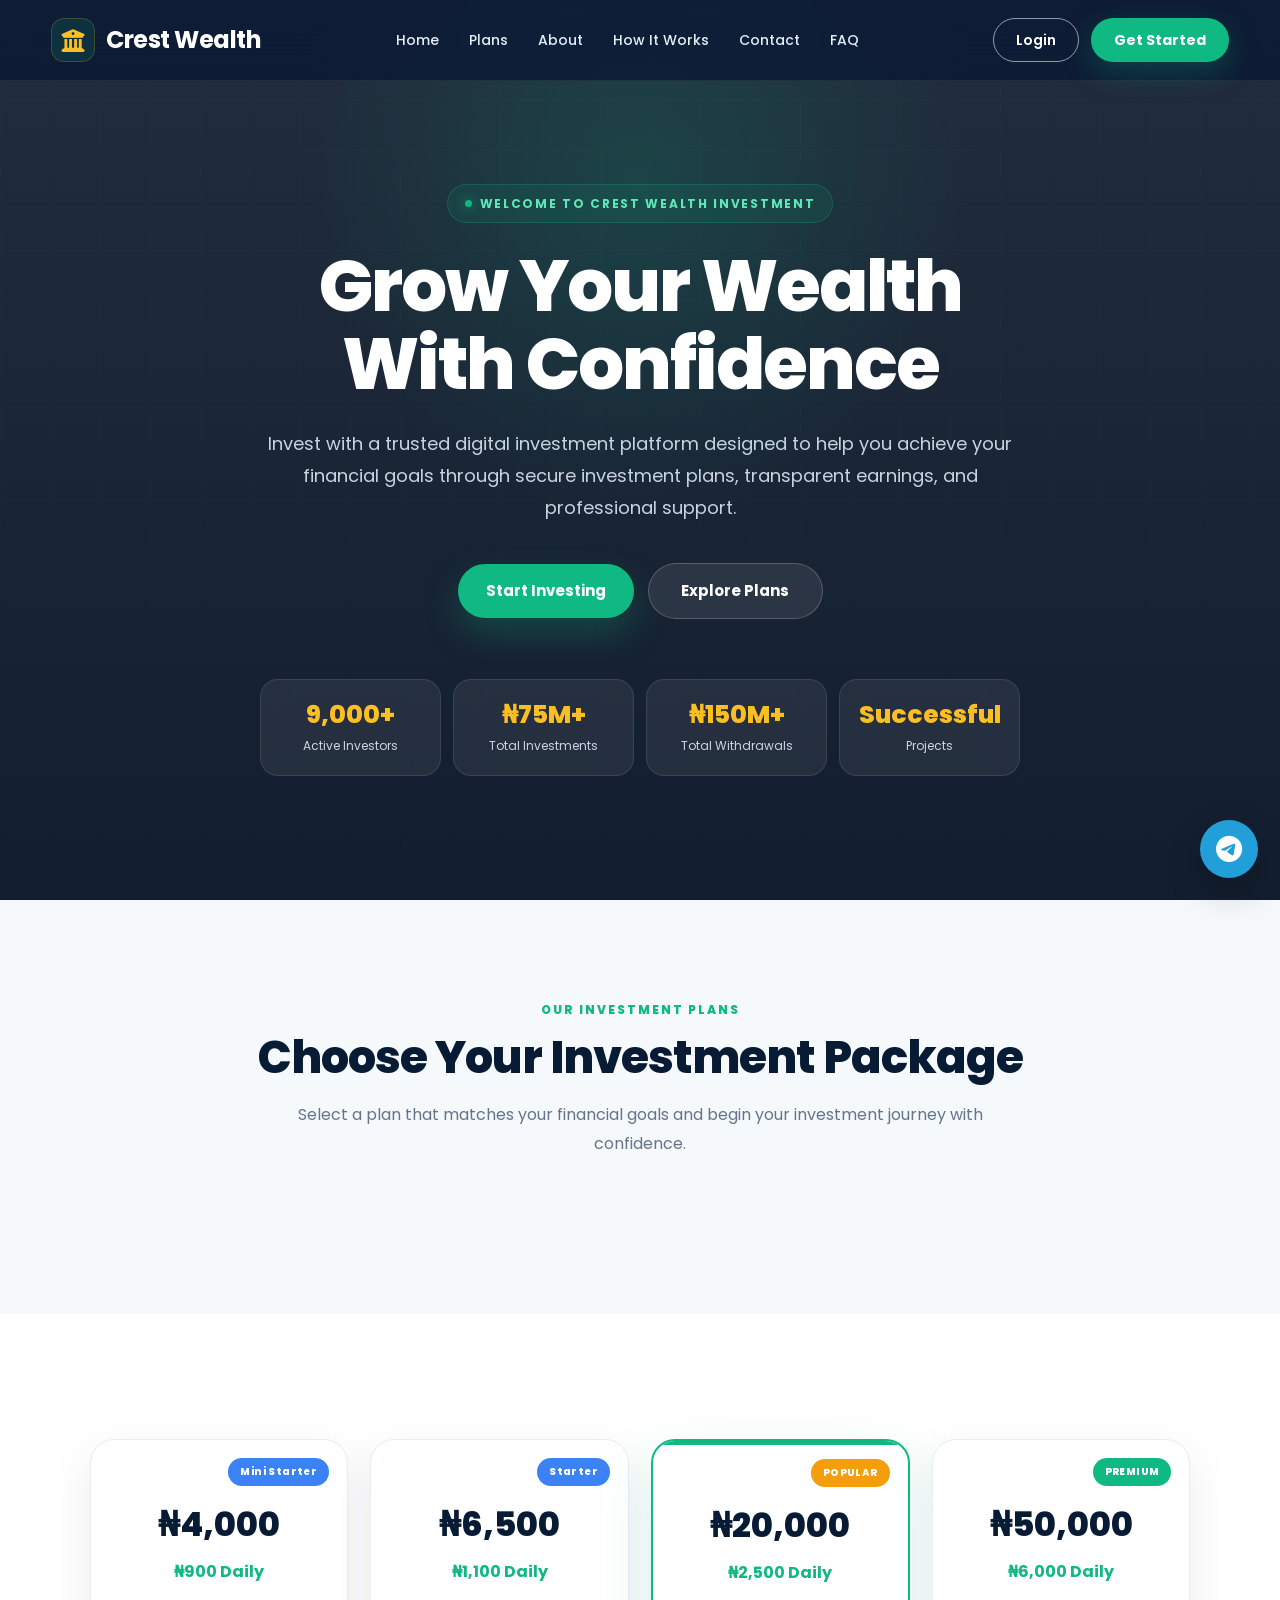
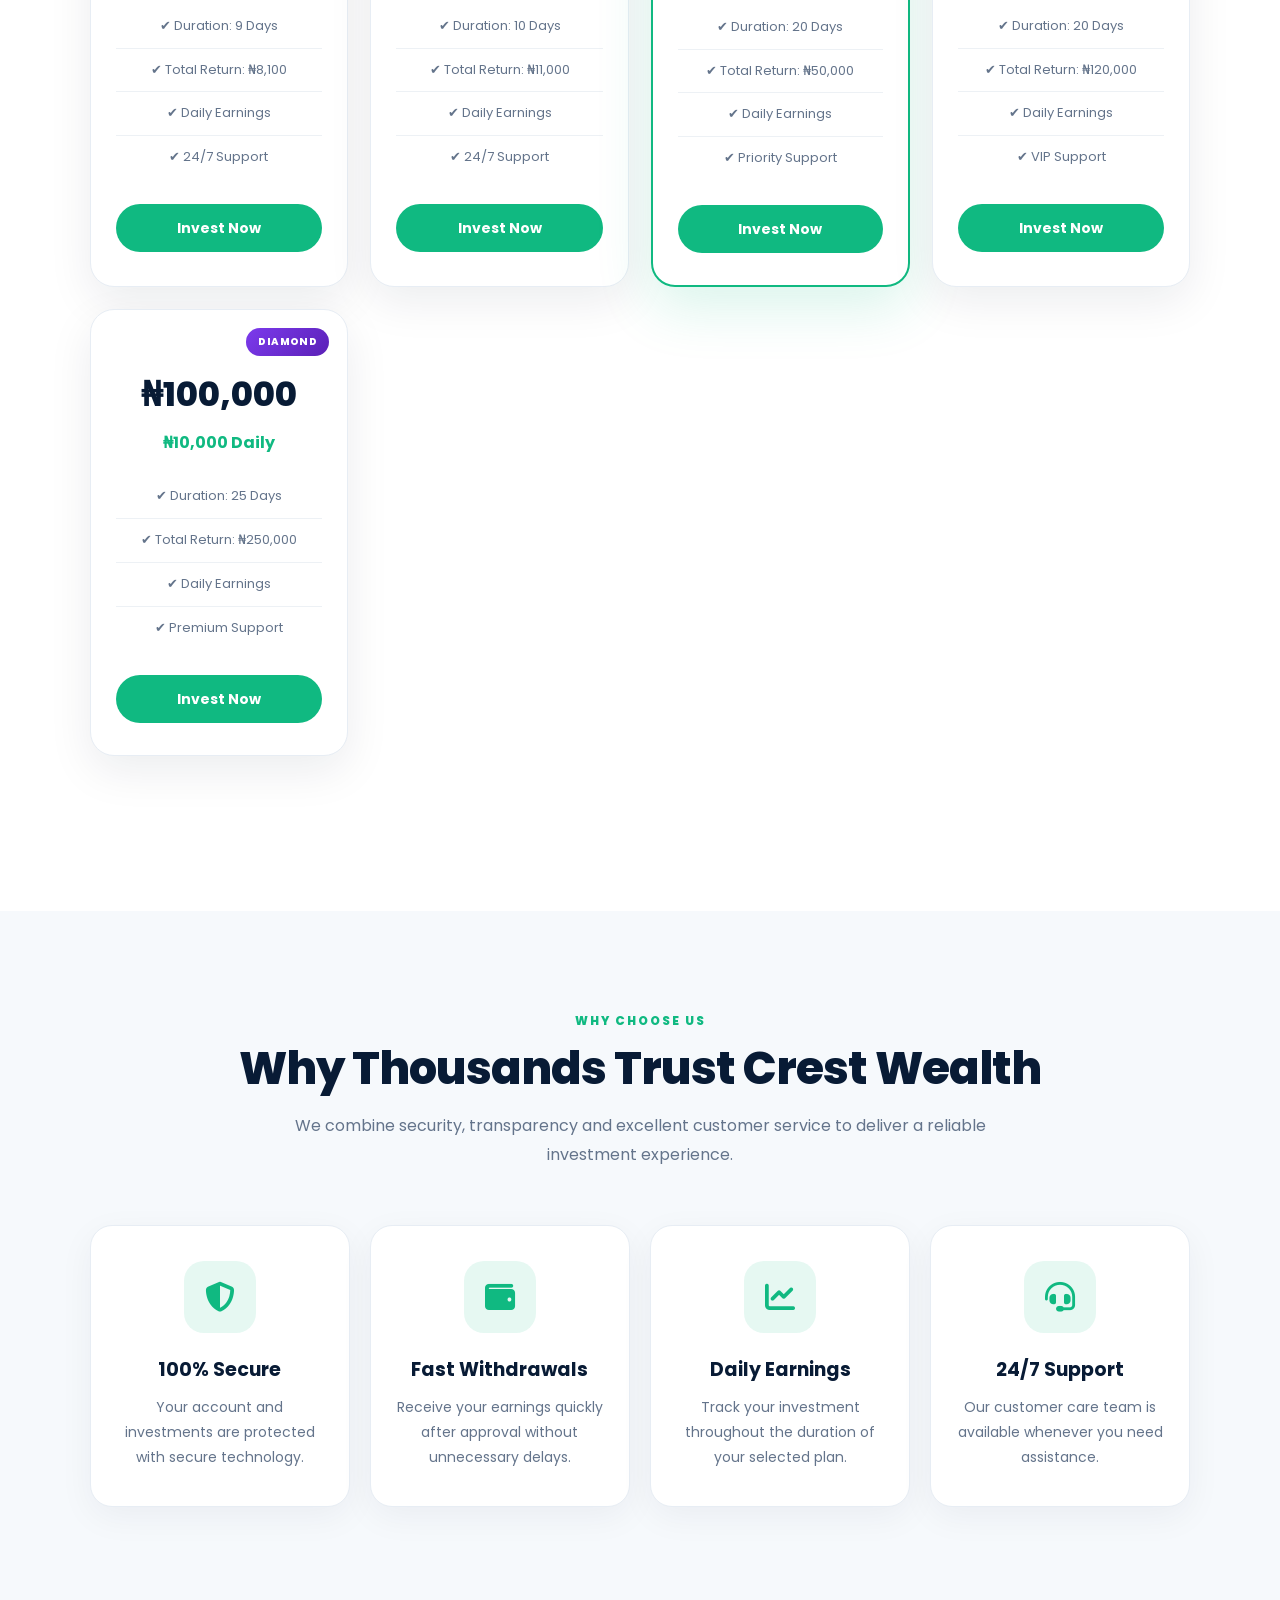
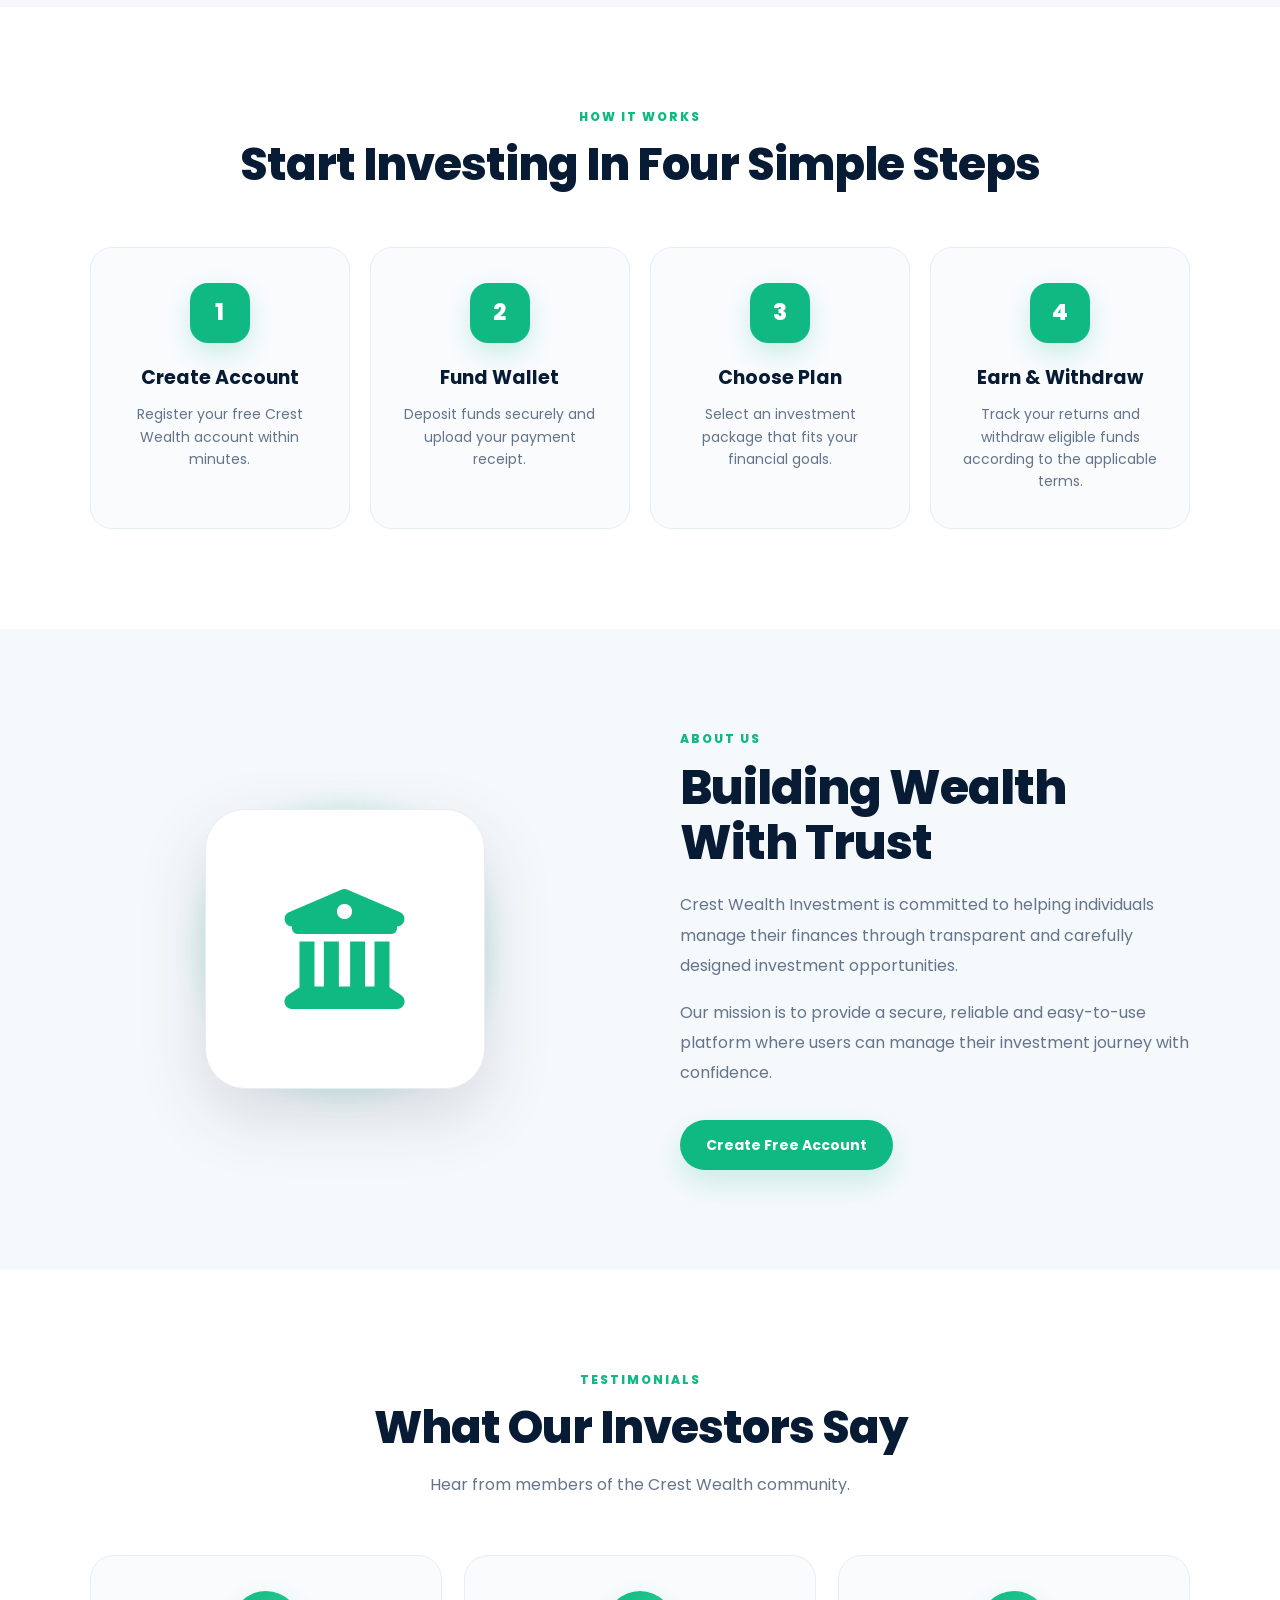
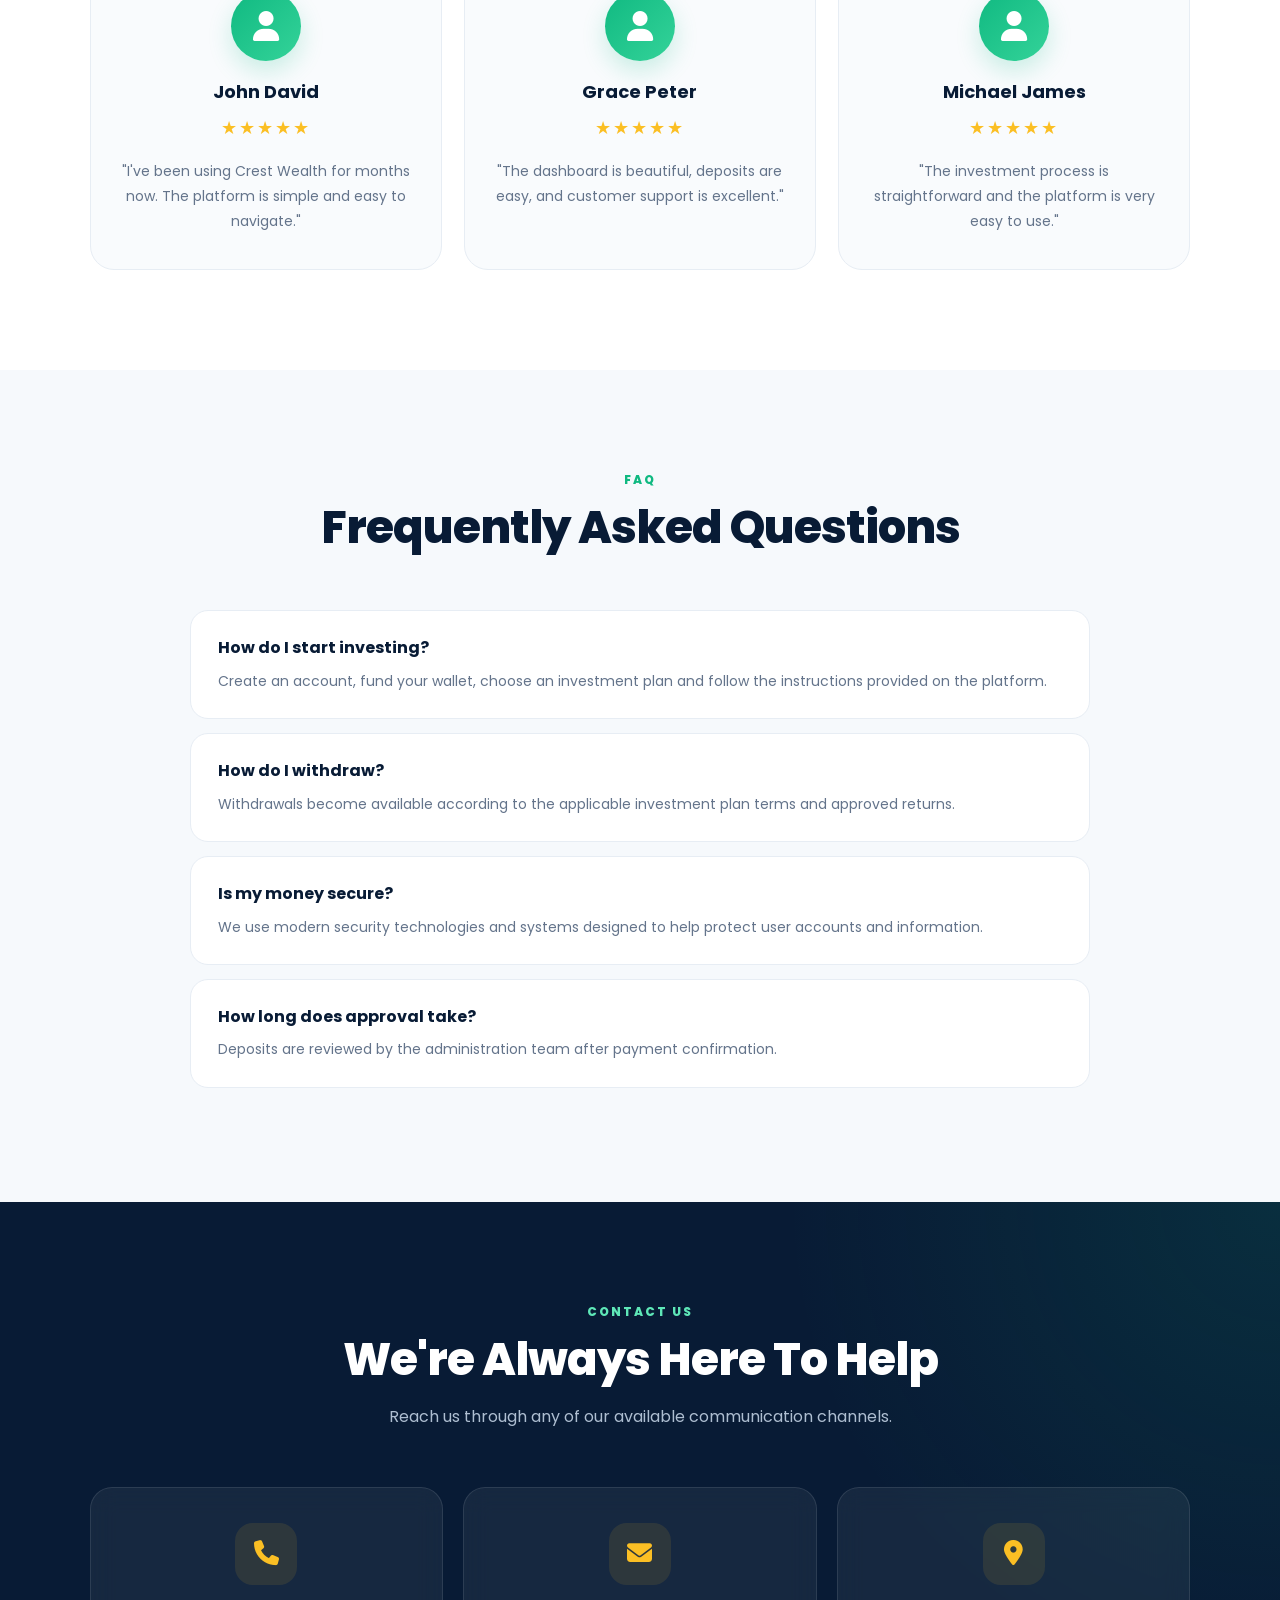
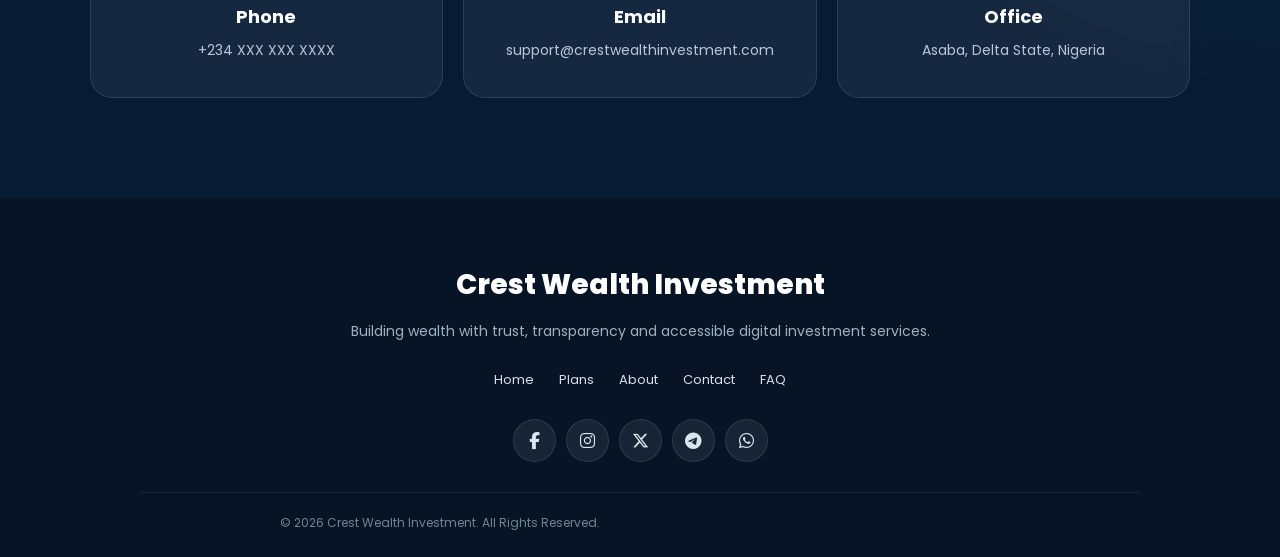
==== index.html @ d0aa9288 "Update index.html" ====
<!DOCTYPE html>
<html lang="en">

<head>

<meta charset="UTF-8">

<meta name="viewport"
content="width=device-width, initial-scale=1.0">

<meta name="description"
content="Crest Wealth Investment — a modern digital investment platform designed to help users manage investments and track their financial goals.">

<meta name="theme-color" content="#0b1220">

<title>Crest Wealth Investment | Growing Wealth, Securing Futures</title>

<link rel="stylesheet" href="style.css">

<link rel="preconnect" href="https://fonts.googleapis.com">
<link rel="preconnect" href="https://fonts.gstatic.com" crossorigin>

<link
href="https://fonts.googleapis.com/css2?family=Poppins:wght@300;400;500;600;700;800&display=swap"
rel="stylesheet">

<link
rel="stylesheet"
href="https://cdnjs.cloudflare.com/ajax/libs/font-awesome/6.6.0/css/all.min.css">

</head>

<body>


<!-- ================= NAVBAR ================= -->

<header id="navbar">

<div class="container">

<a href="#" class="logo"
aria-label="Crest Wealth Investment Home">

<i class="fa-solid fa-building-columns"></i>

<h2>Crest Wealth</h2>

</a>


<nav id="navMenu"
aria-label="Main navigation">

<ul>

<li>
<a href="#">Home</a>
</li>

<li>
<a href="#plans">Plans</a>
</li>

<li>
<a href="#about">About</a>
</li>

<li>
<a href="#how">How It Works</a>
</li>

<li>
<a href="#contact">Contact</a>
</li>

<li>
<a href="#faq">FAQ</a>
</li>

</ul>

</nav>


<div class="header-btn">

<a href="login.html"
class="login-btn">
Login
</a>

<a href="register.html"
class="register-btn">
Get Started
</a>

</div>


<button
class="menu-toggle"
type="button"
aria-label="Open navigation menu"
aria-controls="navMenu">

<i class="fa-solid fa-bars"></i>

</button>

</div>

</header>



<!-- ================= HERO ================= -->

<main>

<section class="hero">

<div class="hero-content">

<span class="welcome">
WELCOME TO CREST WEALTH INVESTMENT
</span>

<h1>
Grow Your Wealth
<br>
With Confidence
</h1>

<p>
Invest with a trusted digital investment platform designed
to help you achieve your financial goals through secure
investment plans, transparent earnings, and professional support.
</p>


<div class="hero-buttons">

<a href="register.html"
class="start-btn">
Start Investing
</a>

<a href="#plans"
class="learn-btn">
Explore Plans
</a>

</div>


<div class="hero-stats">

<div>

<h2>9,000+</h2>

<p>Active Investors</p>

</div>


<div>

<h2>₦75M+</h2>

<p>Total Investments</p>

</div>


<div>

<h2>₦150M+</h2>

<p>Total Withdrawals</p>

</div>


<div>

<h2>Successful</h2>

<p>Projects</p>

</div>

</div>

</div>

</section>



<!-- ================= SECTION TITLE ================= -->

<section class="section-title">

<h5>
OUR INVESTMENT PLANS
</h5>

<h2>
Choose Your Investment Package
</h2>

<p>
Select a plan that matches your financial goals and
begin your investment journey with confidence.
</p>

</section>



<!-- ================= INVESTMENT PLANS ================= -->

<section class="plans"
id="plans">

<div class="section-title">

<div class="plan-box">


<!-- MINI STARTER -->

<article class="card">

<div class="badge starter">
Mini Starter
</div>

<h3>
₦4,000
</h3>

<h4>
₦900 Daily
</h4>

<ul>

<li>
✔ Duration: 9 Days
</li>

<li>
✔ Total Return: ₦8,100
</li>

<li>
✔ Daily Earnings
</li>

<li>
✔ 24/7 Support
</li>

</ul>

<a href="register.html">
Invest Now
</a>

</article>



<!-- STARTER -->

<article class="card">

<div class="badge starter">
Starter
</div>

<h3>
₦6,500
</h3>

<h4>
₦1,100 Daily
</h4>

<ul>

<li>
✔ Duration: 10 Days
</li>

<li>
✔ Total Return: ₦11,000
</li>

<li>
✔ Daily Earnings
</li>

<li>
✔ 24/7 Support
</li>

</ul>

<a href="register.html">
Invest Now
</a>

</article>



<!-- POPULAR -->

<article class="card popular">

<div class="badge popular-badge">
POPULAR
</div>

<h3>
₦20,000
</h3>

<h4>
₦2,500 Daily
</h4>

<ul>

<li>
✔ Duration: 20 Days
</li>

<li>
✔ Total Return: ₦50,000
</li>

<li>
✔ Daily Earnings
</li>

<li>
✔ Priority Support
</li>

</ul>

<a href="register.html">
Invest Now
</a>

</article>



<!-- PREMIUM -->

<article class="card">

<div class="badge premium-badge">
PREMIUM
</div>

<h3>
₦50,000
</h3>

<h4>
₦6,000 Daily
</h4>

<ul>

<li>
✔ Duration: 20 Days
</li>

<li>
✔ Total Return: ₦120,000
</li>

<li>
✔ Daily Earnings
</li>

<li>
✔ VIP Support
</li>

</ul>

<a href="register.html">
Invest Now
</a>

</article>



<!-- DIAMOND -->

<article class="card">

<div class="badge diamond-badge">
DIAMOND
</div>

<h3>
₦100,000
</h3>

<h4>
₦10,000 Daily
</h4>

<ul>

<li>
✔ Duration: 25 Days
</li>

<li>
✔ Total Return: ₦250,000
</li>

<li>
✔ Daily Earnings
</li>

<li>
✔ Premium Support
</li>

</ul>

<a href="register.html">
Invest Now
</a>

</article>


</div>

</div>

</section>



<!-- ================= WHY CHOOSE US ================= -->

<section class="why-us">

<div class="section-title">

<h5>
WHY CHOOSE US
</h5>

<h2>
Why Thousands Trust Crest Wealth
</h2>

<p>
We combine security, transparency and excellent
customer service to deliver a reliable investment experience.
</p>

</div>


<div class="why-container">

<article class="why-card">

<i class="fas fa-shield-alt"></i>

<h3>
100% Secure
</h3>

<p>
Your account and investments are protected
with secure technology.
</p>

</article>


<article class="why-card">

<i class="fas fa-wallet"></i>

<h3>
Fast Withdrawals
</h3>

<p>
Receive your earnings quickly after approval
without unnecessary delays.
</p>

</article>


<article class="why-card">

<i class="fas fa-chart-line"></i>

<h3>
Daily Earnings
</h3>

<p>
Track your investment throughout the
duration of your selected plan.
</p>

</article>


<article class="why-card">

<i class="fas fa-headset"></i>

<h3>
24/7 Support
</h3>

<p>
Our customer care team is available whenever
you need assistance.
</p>

</article>

</div>

</section>



<!-- ================= HOW IT WORKS ================= -->

<section class="how-it-works"
id="how">

<div class="section-title">

<h5>
HOW IT WORKS
</h5>

<h2>
Start Investing In Four Simple Steps
</h2>

</div>


<div class="steps">

<article class="step">

<div class="step-number">
1
</div>

<h3>
Create Account
</h3>

<p>
Register your free Crest Wealth account
within minutes.
</p>

</article>


<article class="step">

<div class="step-number">
2
</div>

<h3>
Fund Wallet
</h3>

<p>
Deposit funds securely and upload your
payment receipt.
</p>

</article>


<article class="step">

<div class="step-number">
3
</div>

<h3>
Choose Plan
</h3>

<p>
Select an investment package that fits
your financial goals.
</p>

</article>


<article class="step">

<div class="step-number">
4
</div>

<h3>
Earn & Withdraw
</h3>

<p>
Track your returns and withdraw eligible
funds according to the applicable terms.
</p>

</article>

</div>

</section>



<!-- ================= ABOUT ================= -->

<section class="about"
id="about">

<div class="about-image"
aria-hidden="true">

<i class="fa-solid fa-building-columns"></i>

</div>


<div class="about-text">

<h5>
ABOUT US
</h5>

<h2>
Building Wealth With Trust
</h2>

<p>
Crest Wealth Investment is committed to helping
individuals manage their finances through transparent
and carefully designed investment opportunities.
</p>

<p>
Our mission is to provide a secure, reliable and
easy-to-use platform where users can manage their
investment journey with confidence.
</p>

<a href="register.html"
class="about-btn">

Create Free Account

</a>

</div>

</section>



<!-- ================= TESTIMONIALS ================= -->

<section class="testimonials">

<div class="section-title">

<h5>
TESTIMONIALS
</h5>

<h2>
What Our Investors Say
</h2>

<p>
Hear from members of the Crest Wealth community.
</p>

</div>


<div class="testimonial-container">


<article class="testimonial">

<div class="avatar">

<i class="fas fa-user"></i>

</div>

<h3>
John David
</h3>

<div class="stars"
aria-label="5 star rating">

★★★★★

</div>

<p>
"I've been using Crest Wealth for months now.
The platform is simple and easy to navigate."
</p>

</article>


<article class="testimonial">

<div class="avatar">

<i class="fas fa-user"></i>

</div>

<h3>
Grace Peter
</h3>

<div class="stars"
aria-label="5 star rating">

★★★★★

</div>

<p>
"The dashboard is beautiful, deposits are easy,
and customer support is excellent."
</p>

</article>


<article class="testimonial">

<div class="avatar">

<i class="fas fa-user"></i>

</div>

<h3>
Michael James
</h3>

<div class="stars"
aria-label="5 star rating">

★★★★★

</div>

<p>
"The investment process is straightforward and
the platform is very easy to use."
</p>

</article>

</div>

</section>



<!-- ================= FAQ ================= -->

<section class="faq"
id="faq">

<div class="section-title">

<h5>
FAQ
</h5>

<h2>
Frequently Asked Questions
</h2>

</div>


<div class="faq-container">


<article class="faq-box">

<h3>
How do I start investing?
</h3>

<p>
Create an account, fund your wallet, choose
an investment plan and follow the instructions
provided on the platform.
</p>

</article>


<article class="faq-box">

<h3>
How do I withdraw?
</h3>

<p>
Withdrawals become available according to the
applicable investment plan terms and approved returns.
</p>

</article>


<article class="faq-box">

<h3>
Is my money secure?
</h3>

<p>
We use modern security technologies and systems
designed to help protect user accounts and information.
</p>

</article>


<article class="faq-box">

<h3>
How long does approval take?
</h3>

<p>
Deposits are reviewed by the administration team
after payment confirmation.
</p>

</article>

</div>

</section>



<!-- ================= CONTACT ================= -->

<section class="contact"
id="contact">

<div class="section-title">

<h5>
CONTACT US
</h5>

<h2>
We're Always Here To Help
</h2>

<p>
Reach us through any of our available communication channels.
</p>

</div>


<div class="contact-grid">


<article class="contact-card">

<i class="fas fa-phone"></i>

<h3>
Phone
</h3>

<p>
+234 XXX XXX XXXX
</p>

</article>


<article class="contact-card">

<i class="fas fa-envelope"></i>

<h3>
Email
</h3>

<p>
support@crestwealthinvestment.com
</p>

</article>


<article class="contact-card">

<i class="fas fa-location-dot"></i>

<h3>
Office
</h3>

<p>
Asaba, Delta State, Nigeria
</p>

</article>

</div>

</section>

</main>



<!-- ================= FOOTER ================= -->

<footer>

<div class="footer-content">

<h2>
Crest Wealth Investment
</h2>

<p>
Building wealth with trust, transparency and
accessible digital investment services.
</p>


<div class="footer-links">

<a href="#">
Home
</a>

<a href="#plans">
Plans
</a>

<a href="#about">
About
</a>

<a href="#contact">
Contact
</a>

<a href="#faq">
FAQ
</a>

</div>


<div class="socials">

<a href="#"
aria-label="Facebook">

<i class="fab fa-facebook-f"></i>

</a>

<a href="#"
aria-label="Instagram">

<i class="fab fa-instagram"></i>

</a>

<a href="#"
aria-label="X">

<i class="fab fa-x-twitter"></i>

</a>

<a href="#"
aria-label="Telegram">

<i class="fab fa-telegram"></i>

</a>

<a href="#"
aria-label="WhatsApp">

<i class="fab fa-whatsapp"></i>

</a>

</div>


<hr>


<p class="copyright">

© 2026 Crest Wealth Investment.
All Rights Reserved.

</p>

</div>

</footer>



<!-- ================= FLOATING TELEGRAM ================= -->

<a
href="https://t.me/Crestwealth"
class="whatsapp"
target="_blank"
rel="noopener noreferrer"
aria-label="Contact Crest Wealth on Telegram">

<i class="fab fa-telegram-plane"></i>

</a>



<!-- ================= BACK TO TOP ================= -->

<button
id="topBtn"
type="button"
aria-label="Back to top">

<i class="fas fa-arrow-up"></i>

</button>



<!-- ================= JAVASCRIPT ================= -->

<script src="script.js"></script>

</body>

    </html>
---- style.css ----
/* =========================================================
CREST WEALTH INVESTMENT
MODERN PREMIUM FINTECH STYLE
========================================================= */

:root{
--primary:#10b981;
--primary-dark:#059669;
--navy:#081b35;
--navy-dark:#061426;
--gold:#fbbf24;
--text:#1f2937;
--muted:#64748b;
--light:#f6f9fc;
--white:#ffffff;
--border:#e7edf4;
--shadow:0 15px 45px rgba(8,27,53,.08);
--shadow-lg:0 25px 70px rgba(8,27,53,.14);
}

/* =========================================================
RESET
========================================================= */

*{
margin:0;
padding:0;
box-sizing:border-box;
scroll-behavior:smooth;
font-family:'Poppins',sans-serif;
}

html{
scroll-behavior:smooth;
}

body{
background:var(--light);
color:var(--text);
overflow-x:hidden;
line-height:1.6;
}

a{
text-decoration:none;
color:inherit;
}

ul{
list-style:none;
}

button{
font-family:inherit;
}

img{
max-width:100%;
display:block;
}

/* =========================================================
CONTAINER
========================================================= */

.container{
width:92%;
max-width:1350px;
margin:auto;
display:flex;
align-items:center;
justify-content:space-between;
}

/* =========================================================
NAVBAR
========================================================= */

#navbar{
position:fixed;
top:0;
left:0;
width:100%;
padding:16px 0;
background:rgba(6,20,38,.82);
backdrop-filter:blur(20px);
-webkit-backdrop-filter:blur(20px);
border-bottom:1px solid rgba(255,255,255,.08);
z-index:999;
transition:.35s ease;
}

#navbar:hover{
background:rgba(6,20,38,.94);
}

/* LOGO */

.logo{
display:flex;
align-items:center;
gap:11px;
color:white;
}

.logo i{
width:44px;
height:44px;
display:flex;
align-items:center;
justify-content:center;
border-radius:13px;
background:rgba(16,185,129,.14);
color:var(--gold);
font-size:23px;
border:1px solid rgba(251,191,36,.2);
}

.logo h2{
color:white;
font-size:24px;
font-weight:700;
letter-spacing:-.5px;
}

/* NAVIGATION */

nav ul{
display:flex;
align-items:center;
gap:30px;
}

nav ul li a{
color:#e5edf7;
font-size:14px;
font-weight:500;
transition:.3s ease;
position:relative;
padding:8px 0;
}

nav ul li a::after{
content:"";
position:absolute;
left:50%;
bottom:-3px;
width:0;
height:2px;
transform:translateX(-50%);
background:var(--primary);
border-radius:20px;
transition:.3s ease;
}

nav ul li a:hover{
color:var(--primary);
}

nav ul li a:hover::after{
width:100%;
}

/* HEADER BUTTONS */

.header-btn{
display:flex;
align-items:center;
gap:12px;
}

.login-btn{
padding:10px 22px;
border:1px solid rgba(255,255,255,.55);
border-radius:50px;
color:white;
font-size:14px;
font-weight:600;
transition:.3s ease;
}

.login-btn:hover{
background:white;
color:var(--navy);
border-color:white;
}

.register-btn{
padding:11px 23px;
border-radius:50px;
background:var(--primary);
color:white;
font-size:14px;
font-weight:700;
transition:.3s ease;
box-shadow:0 10px 30px rgba(16,185,129,.25);
}

.register-btn:hover{
background:var(--primary-dark);
transform:translateY(-2px);
box-shadow:0 14px 35px rgba(16,185,129,.35);
}

/* MOBILE MENU */

.menu-toggle{
display:none;
width:45px;
height:45px;
border:1px solid rgba(255,255,255,.15);
border-radius:12px;
background:rgba(255,255,255,.08);
color:white;
font-size:21px;
cursor:pointer;
transition:.3s ease;
}

.menu-toggle:hover{
background:var(--primary);
}

/* =========================================================
HERO
========================================================= */

.hero{
min-height:100vh;
display:flex;
justify-content:center;
align-items:center;
text-align:center;
padding:150px 20px 90px;
position:relative;
isolation:isolate;

background:
    radial-gradient(
        circle at 50% 20%,
        rgba(16,185,129,.18),
        transparent 35%
    ),
    linear-gradient(
        rgba(4,16,34,.88),
        rgba(4,16,34,.94)
    ),
    url("https://images.unsplash.com/photo-1520607162513-77705c0f0d4a?auto=format&fit=crop&w=1600&q=80");

background-size:cover;
background-position:center;

}

.hero::before{
content:"";
position:absolute;
inset:0;
background:
linear-gradient(
90deg,
rgba(16,185,129,.04) 1px,
transparent 1px
),
linear-gradient(
rgba(16,185,129,.04) 1px,
transparent 1px
);
background-size:50px 50px;
mask-image:linear-gradient(to bottom,black,transparent);
pointer-events:none;
}

.hero-content{
max-width:950px;
position:relative;
z-index:2;
}

/* WELCOME LABEL */

.welcome{
display:inline-flex;
align-items:center;
gap:8px;
padding:9px 17px;
background:rgba(16,185,129,.1);
border:1px solid rgba(16,185,129,.25);
border-radius:50px;
color:#5ee7b7;
font-size:12px;
font-weight:700;
letter-spacing:1.7px;
margin-bottom:24px;
backdrop-filter:blur(10px);
}

.welcome::before{
content:"";
width:7px;
height:7px;
border-radius:50%;
background:var(--primary);
box-shadow:0 0 12px rgba(16,185,129,.8);
}

/* HERO TITLE */

.hero h1{
font-size:clamp(42px,6vw,72px);
color:white;
line-height:1.08;
margin-bottom:25px;
font-weight:800;
letter-spacing:-2px;
}

.hero h1 br{
display:block;
}

.hero > .hero-content > p{
font-size:18px;
color:#c8d3e2;
max-width:760px;
margin:0 auto 38px;
line-height:1.8;
}

/* HERO BUTTONS */

.hero-buttons{
display:flex;
justify-content:center;
align-items:center;
gap:14px;
flex-wrap:wrap;
}

.start-btn,
.learn-btn{
min-width:175px;
padding:15px 28px;
border-radius:50px;
font-size:15px;
font-weight:700;
transition:.35s ease;
}

.start-btn{
background:var(--primary);
color:white;
box-shadow:0 15px 35px rgba(16,185,129,.25);
}

.start-btn:hover{
background:var(--primary-dark);
transform:translateY(-3px);
box-shadow:0 20px 40px rgba(16,185,129,.35);
}

.learn-btn{
background:rgba(255,255,255,.09);
border:1px solid rgba(255,255,255,.2);
color:white;
backdrop-filter:blur(12px);
}

.learn-btn:hover{
background:white;
color:var(--navy);
transform:translateY(-3px);
}

/* =========================================================
HERO STATS
========================================================= */

.hero-stats{
display:grid;
grid-template-columns:repeat(4,1fr);
gap:12px;
margin-top:60px;
}

.hero-stats div{
min-width:0;
padding:20px 12px;
background:rgba(255,255,255,.07);
border:1px solid rgba(255,255,255,.1);
border-radius:18px;
backdrop-filter:blur(15px);
transition:.3s ease;
}

.hero-stats div:hover{
transform:translateY(-4px);
background:rgba(255,255,255,.1);
border-color:rgba(16,185,129,.3);
}

.hero-stats h2{
color:var(--gold);
font-size:25px;
line-height:1.2;
margin-bottom:6px;
font-weight:800;
}

.hero-stats p{
color:#cbd5e1;
font-size:12px;
margin:0;
}

/* =========================================================
GENERAL SECTIONS
========================================================= */

section{
padding:100px 7%;
}

.section-title{
text-align:center;
margin-bottom:55px;
}

.section-title h5{
color:var(--primary);
font-size:12px;
font-weight:800;
letter-spacing:2px;
margin-bottom:12px;
text-transform:uppercase;
}

.section-title h2{
font-size:clamp(30px,4vw,45px);
color:var(--navy);
margin-bottom:16px;
font-weight:800;
line-height:1.2;
letter-spacing:-1px;
}

.section-title p{
max-width:700px;
margin:auto;
color:var(--muted);
font-size:16px;
line-height:1.8;
}

/* =========================================================
INVESTMENT PLANS
========================================================= */

.plans{
background:white;
}

/*
This preserves your existing structure:
.plans > .section-title > .plan-box
*/

.plan-box{
display:grid;
grid-template-columns:repeat(4,minmax(0,1fr));
gap:22px;
margin-top:25px;
}

.card{
background:white;
border:1px solid var(--border);
border-radius:24px;
padding:32px 25px;
box-shadow:var(--shadow);
transition:.4s ease;
position:relative;
overflow:hidden;
}

.card::before{
content:"";
position:absolute;
top:0;
left:0;
width:100%;
height:4px;
background:var(--primary);
transform:scaleX(0);
transform-origin:left;
transition:.4s ease;
}

.card:hover{
transform:translateY(-10px);
box-shadow:var(--shadow-lg);
border-color:rgba(16,185,129,.2);
}

.card:hover::before{
transform:scaleX(1);
}

.card h3{
font-size:34px;
color:var(--navy);
margin:25px 0 8px;
font-weight:800;
}

.card h4{
font-size:16px;
color:var(--primary);
margin-bottom:20px;
font-weight:700;
}

.card ul{
margin:20px 0;
}

.card ul li{
padding:11px 0;
font-size:13px;
color:#64748b;
border-bottom:1px solid #edf1f5;
}

.card ul li:last-child{
border-bottom:none;
}

.card a{
display:block;
margin-top:25px;
text-align:center;
padding:13px 15px;
background:var(--primary);
color:white;
border-radius:50px;
font-size:14px;
font-weight:700;
transition:.3s ease;
}

.card a:hover{
background:var(--navy);
transform:translateY(-2px);
}

/* PLAN BADGES */

.badge{
position:absolute;
top:18px;
right:18px;
padding:6px 12px;
border-radius:30px;
font-size:10px;
font-weight:800;
color:white;
letter-spacing:.4px;
}

.starter{
background:#3b82f6;
}

.popular-badge{
background:#f59e0b;
}

.premium-badge{
background:var(--primary);
}

.diamond-badge{
background:linear-gradient(135deg,#7c3aed,#5b21b6);
}

/* POPULAR PLAN */

.popular{
border:2px solid var(--primary);
transform:translateY(-8px);
box-shadow:0 20px 55px rgba(16,185,129,.16);
}

.popular::before{
transform:scaleX(1);
}

.popular:hover{
transform:translateY(-16px);
}

/* =========================================================
WHY CHOOSE US
========================================================= */

.why-us{
background:var(--light);
}

.why-container{
display:grid;
grid-template-columns:repeat(4,1fr);
gap:20px;
}

.why-card{
background:white;
padding:35px 25px;
border:1px solid var(--border);
border-radius:22px;
text-align:center;
transition:.4s ease;
box-shadow:0 10px 35px rgba(8,27,53,.05);
}

.why-card:hover{
transform:translateY(-8px);
box-shadow:var(--shadow-lg);
border-color:rgba(16,185,129,.2);
}

.why-card i{
width:72px;
height:72px;
display:flex;
align-items:center;
justify-content:center;
margin:0 auto 22px;
border-radius:20px;
background:rgba(16,185,129,.1);
color:var(--primary);
font-size:30px;
}

.why-card h3{
font-size:19px;
margin-bottom:10px;
color:var(--navy);
}

.why-card p{
color:var(--muted);
font-size:14px;
line-height:1.8;
}

/* =========================================================
HOW IT WORKS
========================================================= */

.how-it-works{
background:white;
}

.steps{
display:grid;
grid-template-columns:repeat(4,1fr);
gap:20px;
margin-top:35px;
}

.step{
text-align:center;
padding:35px 25px;
border:1px solid var(--border);
border-radius:22px;
background:#f9fbfd;
transition:.4s ease;
position:relative;
}

.step:hover{
background:var(--primary);
color:white;
transform:translateY(-8px);
box-shadow:0 20px 45px rgba(16,185,129,.2);
border-color:var(--primary);
}

.step-number{
width:60px;
height:60px;
margin:0 auto 20px;
border-radius:18px;
background:var(--primary);
color:white;
font-size:23px;
font-weight:800;
display:flex;
align-items:center;
justify-content:center;
box-shadow:0 10px 25px rgba(16,185,129,.2);
}

.step:hover .step-number{
background:white;
color:var(--primary);
}

.step h3{
margin-bottom:10px;
color:var(--navy);
font-size:19px;
}

.step:hover h3,
.step:hover p{
color:white;
}

.step p{
color:var(--muted);
font-size:14px;
}

/* =========================================================
ABOUT
========================================================= */

.about{
display:grid;
grid-template-columns:1fr 1fr;
gap:80px;
align-items:center;
background:var(--light);
}

.about-image{
display:flex;
justify-content:center;
align-items:center;
min-height:400px;
position:relative;
}

.about-image::before{
content:"";
position:absolute;
width:300px;
height:300px;
border-radius:50%;
background:rgba(16,185,129,.1);
filter:blur(10px);
}

.about-image i{
position:relative;
width:280px;
height:280px;
display:flex;
align-items:center;
justify-content:center;
font-size:120px;
color:var(--primary);
background:white;
border:1px solid var(--border);
border-radius:40px;
box-shadow:var(--shadow-lg);
}

.about-text h5{
color:var(--primary);
font-size:12px;
margin-bottom:12px;
letter-spacing:2px;
font-weight:800;
}

.about-text h2{
font-size:clamp(32px,4vw,48px);
color:var(--navy);
margin-bottom:20px;
line-height:1.15;
font-weight:800;
letter-spacing:-1px;
}

.about-text p{
font-size:16px;
line-height:1.9;
color:var(--muted);
margin-bottom:16px;
}

.about-btn{
display:inline-flex;
margin-top:15px;
padding:14px 26px;
background:var(--primary);
color:white;
border-radius:50px;
font-size:14px;
font-weight:700;
transition:.3s ease;
box-shadow:0 12px 30px rgba(16,185,129,.2);
}

.about-btn:hover{
background:var(--navy);
transform:translateY(-3px);
}

/* =========================================================
TESTIMONIALS
========================================================= */

.testimonials{
background:white;
}

.testimonial-container{
display:grid;
grid-template-columns:repeat(3,1fr);
gap:22px;
margin-top:35px;
}

.testimonial{
background:#f9fbfd;
padding:35px 28px;
border:1px solid var(--border);
border-radius:24px;
text-align:center;
transition:.4s ease;
}

.testimonial:hover{
transform:translateY(-8px);
box-shadow:var(--shadow);
}

.avatar{
width:70px;
height:70px;
margin:auto auto 17px;
border-radius:50%;
background:linear-gradient(135deg,var(--primary),#34d399);
display:flex;
align-items:center;
justify-content:center;
box-shadow:0 10px 25px rgba(16,185,129,.2);
}

.avatar i{
font-size:30px;
color:white;
}

.testimonial h3{
margin-bottom:7px;
font-size:18px;
color:var(--navy);
}

.stars{
color:var(--gold);
font-size:18px;
letter-spacing:2px;
margin-bottom:16px;
}

.testimonial p{
color:var(--muted);
font-size:14px;
line-height:1.8;
}

/* =========================================================
FAQ
========================================================= */

.faq{
background:var(--light);
}

.faq-container{
max-width:900px;
margin:auto;
}

.faq-box{
background:white;
padding:24px 27px;
margin-bottom:14px;
border:1px solid var(--border);
border-radius:18px;
transition:.3s ease;
}

.faq-box:hover{
border-color:rgba(16,185,129,.3);
transform:translateX(4px);
box-shadow:0 10px 30px rgba(8,27,53,.05);
}

.faq-box h3{
color:var(--navy);
font-size:16px;
margin-bottom:8px;
}

.faq-box p{
color:var(--muted);
font-size:14px;
line-height:1.8;
}

/* =========================================================
CONTACT
========================================================= */

.contact{
background:
radial-gradient(
circle at top right,
rgba(16,185,129,.12),
transparent 35%
),
var(--navy);
color:white;
}

.contact .section-title h2{
color:white;
}

.contact .section-title h5{
color:#5ee7b7;
}

.contact .section-title p{
color:#aebed1;
}

.contact-grid{
display:grid;
grid-template-columns:repeat(3,1fr);
gap:20px;
margin-top:35px;
}

.contact-card{
background:rgba(255,255,255,.06);
border:1px solid rgba(255,255,255,.1);
padding:35px 25px;
border-radius:22px;
text-align:center;
transition:.4s ease;
backdrop-filter:blur(12px);
}

.contact-card:hover{
background:rgba(16,185,129,.12);
border-color:rgba(16,185,129,.35);
transform:translateY(-7px);
}

.contact-card i{
width:62px;
height:62px;
display:flex;
align-items:center;
justify-content:center;
margin:0 auto 18px;
border-radius:18px;
background:rgba(251,191,36,.1);
color:var(--gold);
font-size:25px;
}

.contact-card h3{
margin-bottom:8px;
font-size:18px;
}

.contact-card p{
color:#b8c6d7;
font-size:14px;
}

/* =========================================================
FOOTER
========================================================= */

footer{
background:var(--navy-dark);
color:white;
padding:65px 7% 25px;
text-align:center;
}

.footer-content{
max-width:1000px;
margin:auto;
}

.footer-content h2{
font-size:28px;
margin-bottom:12px;
font-weight:800;
}

.footer-content > p{
color:#9fb0c4;
font-size:14px;
max-width:600px;
margin:0 auto 20px;
}

.footer-links{
display:flex;
justify-content:center;
align-items:center;
gap:25px;
flex-wrap:wrap;
margin:28px 0;
}

.footer-links a{
color:#d6dfeb;
font-size:13px;
transition:.3s ease;
}

.footer-links a:hover{
color:var(--primary);
}

.socials{
display:flex;
justify-content:center;
gap:10px;
margin:25px 0;
}

.socials a{
width:43px;
height:43px;
border-radius:50%;
background:rgba(255,255,255,.07);
border:1px solid rgba(255,255,255,.1);
display:flex;
align-items:center;
justify-content:center;
color:#dbe5ef;
font-size:17px;
transition:.3s ease;
}

.socials a:hover{
background:var(--primary);
border-color:var(--primary);
color:white;
transform:translateY(-4px);
}

footer hr{
border:none;
height:1px;
background:rgba(255,255,255,.08);
margin:30px 0 20px;
}

footer .copyright{
font-size:12px;
color:#718399;
margin:0;
}

/* =========================================================
FLOATING TELEGRAM BUTTON
========================================================= */

.whatsapp{
position:fixed;
right:22px;
bottom:22px;
width:58px;
height:58px;
border-radius:50%;
background:#229ED9;
display:flex;
align-items:center;
justify-content:center;
font-size:27px;
color:white;
box-shadow:0 15px 35px rgba(0,0,0,.22);
z-index:999;
transition:.3s ease;
}

.whatsapp:hover{
transform:scale(1.08) translateY(-3px);
box-shadow:0 18px 40px rgba(34,158,217,.3);
}

/* =========================================================
BACK TO TOP
========================================================= */

#topBtn{
position:fixed;
left:22px;
bottom:22px;
width:52px;
height:52px;
border:1px solid rgba(255,255,255,.15);
border-radius:50%;
background:var(--navy);
color:white;
font-size:19px;
cursor:pointer;
display:none;
box-shadow:0 15px 35px rgba(0,0,0,.18);
z-index:999;
transition:.3s ease;
}

#topBtn:hover{
background:var(--primary);
transform:translateY(-3px);
}

/* =========================================================
TABLET
========================================================= */

@media(max-width:1100px){

nav ul{
    gap:20px;
}

.header-btn{
    gap:8px;
}

.plan-box{
    grid-template-columns:repeat(2,1fr);
}

.why-container{
    grid-template-columns:repeat(2,1fr);
}

.steps{
    grid-template-columns:repeat(2,1fr);
}

.popular{
    transform:none;
}

.popular:hover{
    transform:translateY(-10px);
}

}

/* =========================================================
MOBILE NAVIGATION
========================================================= */

@media(max-width:900px){

#navbar{
    padding:13px 0;
}

.logo h2{
    font-size:21px;
}

.logo i{
    width:40px;
    height:40px;
    font-size:20px;
}

nav{
    display:none;
}

.menu-toggle{
    display:flex;
    align-items:center;
    justify-content:center;
}

.header-btn{
    display:none;
}

/*
   Your existing script.js can still control #navMenu.
   This gives the menu a modern mobile appearance
   whenever your JS adds an active/open class.
*/

nav.active{
    display:block;
    position:absolute;
    top:70px;
    left:4%;
    width:92%;
    padding:20px;
    background:rgba(6,20,38,.97);
    border:1px solid rgba(255,255,255,.1);
    border-radius:20px;
    box-shadow:0 25px 60px rgba(0,0,0,.25);
}

nav.active ul{
    flex-direction:column;
    align-items:stretch;
    gap:5px;
}

nav.active ul li a{
    display:block;
    padding:13px 10px;
    border-radius:10px;
}

nav.active ul li a:hover{
    background:rgba(16,185,129,.1);
}

nav.active ul li a::after{
    display:none;
}

.hero{
    padding-top:125px;
}

.hero-stats{
    grid-template-columns:repeat(2,1fr);
}

.about{
    grid-template-columns:1fr;
    gap:40px;
    text-align:center;
}

.about-image{
    min-height:300px;
}

.about-text p{
    max-width:700px;
    margin-left:auto;
    margin-right:auto;
}

.testimonial-container{
    grid-template-columns:1fr;
}

.contact-grid{
    grid-template-columns:1fr;
    max-width:650px;
    margin-left:auto;
    margin-right:auto;
}

}

/* =========================================================
SMALL PHONES
========================================================= */

@media(max-width:600px){

section{
    padding:75px 5%;
}

.container{
    width:90%;
}

.logo h2{
    font-size:19px;
}

.hero{
    min-height:auto;
    padding:125px 18px 70px;
}

.hero h1{
    font-size:39px;
    letter-spacing:-1.5px;
}

.hero > .hero-content > p{
    font-size:15px;
    line-height:1.75;
}

.welcome{
    font-size:9px;
    letter-spacing:1.2px;
    padding:8px 12px;
}

.hero-buttons{
    flex-direction:column;
    width:100%;
}

.start-btn,
.learn-btn{
    width:100%;
    max-width:280px;
    padding:14px 22px;
}

.hero-stats{
    grid-template-columns:repeat(2,1fr);
    gap:10px;
    margin-top:45px;
}

.hero-stats div{
    padding:17px 8px;
    border-radius:15px;
}

.hero-stats h2{
    font-size:19px;
}

.hero-stats p{
    font-size:10px;
}

.section-title{
    margin-bottom:40px;
}

.section-title h5{
    font-size:10px;
}

.section-title h2{
    font-size:28px;
}

.section-title p{
    font-size:14px;
}

.plan-box{
    grid-template-columns:1fr;
    gap:18px;
}

.card{
    padding:30px 22px;
    border-radius:20px;
}

.card h3{
    font-size:32px;
}

.popular{
    transform:none;
}

.popular:hover{
    transform:translateY(-8px);
}

.why-container{
    grid-template-columns:1fr;
}

.steps{
    grid-template-columns:1fr;
}

.about-image i{
    width:220px;
    height:220px;
    font-size:90px;
    border-radius:30px;
}

.about-text h2{
    font-size:32px;
}

.about-text p{
    font-size:14px;
}

.testimonial{
    padding:30px 22px;
}

.faq-box{
    padding:20px;
}

.faq-box h3{
    font-size:15px;
}

.faq-box p{
    font-size:13px;
}

.footer-links{
    gap:14px;
}

.whatsapp{
    right:17px;
    bottom:17px;
    width:55px;
    height:55px;
    font-size:25px;
}

#topBtn{
    left:17px;
    bottom:17px;
    width:50px;
    height:50px;
    font-size:18px;
}

}

/* =========================================================
VERY SMALL PHONES
========================================================= */

@media(max-width:380px){

.hero h1{
    font-size:34px;
}

.hero-stats h2{
    font-size:17px;
}

.logo h2{
    font-size:17px;
}

.menu-toggle{
    width:40px;
    height:40px;
}

}
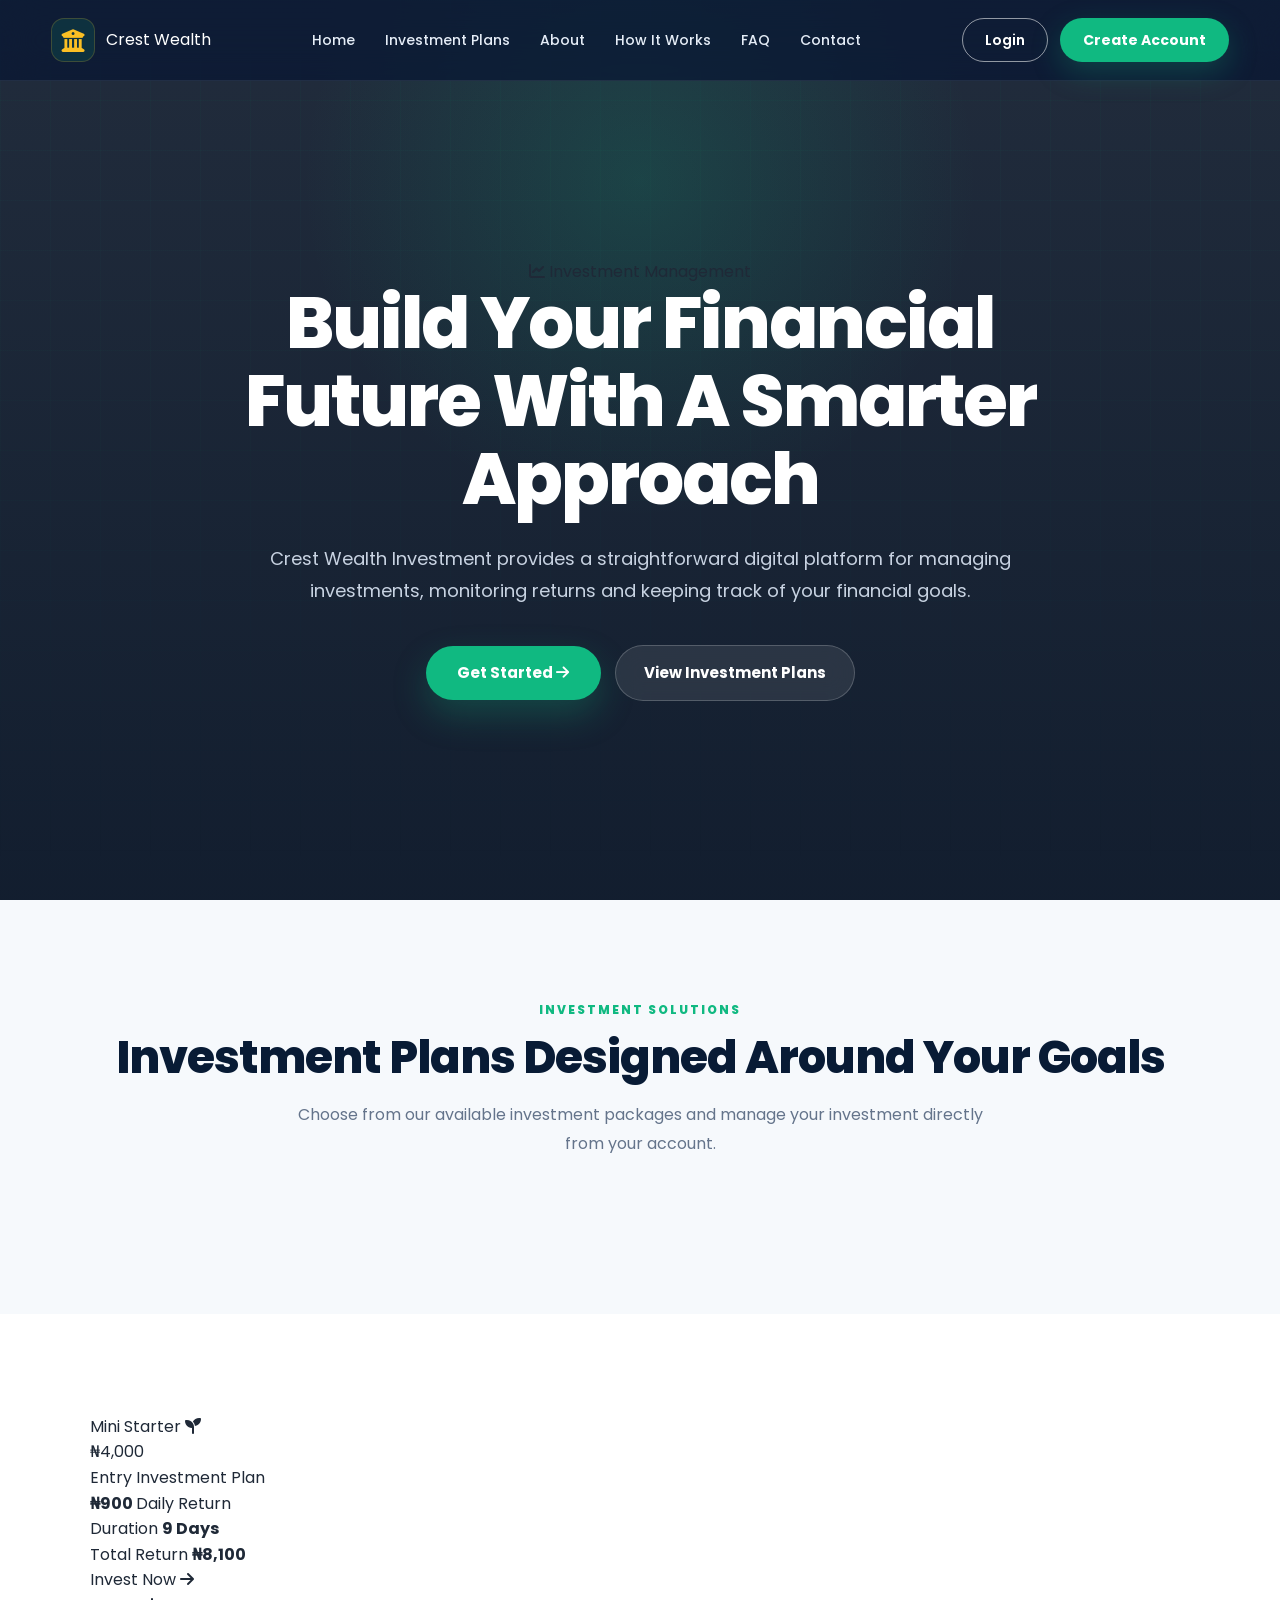
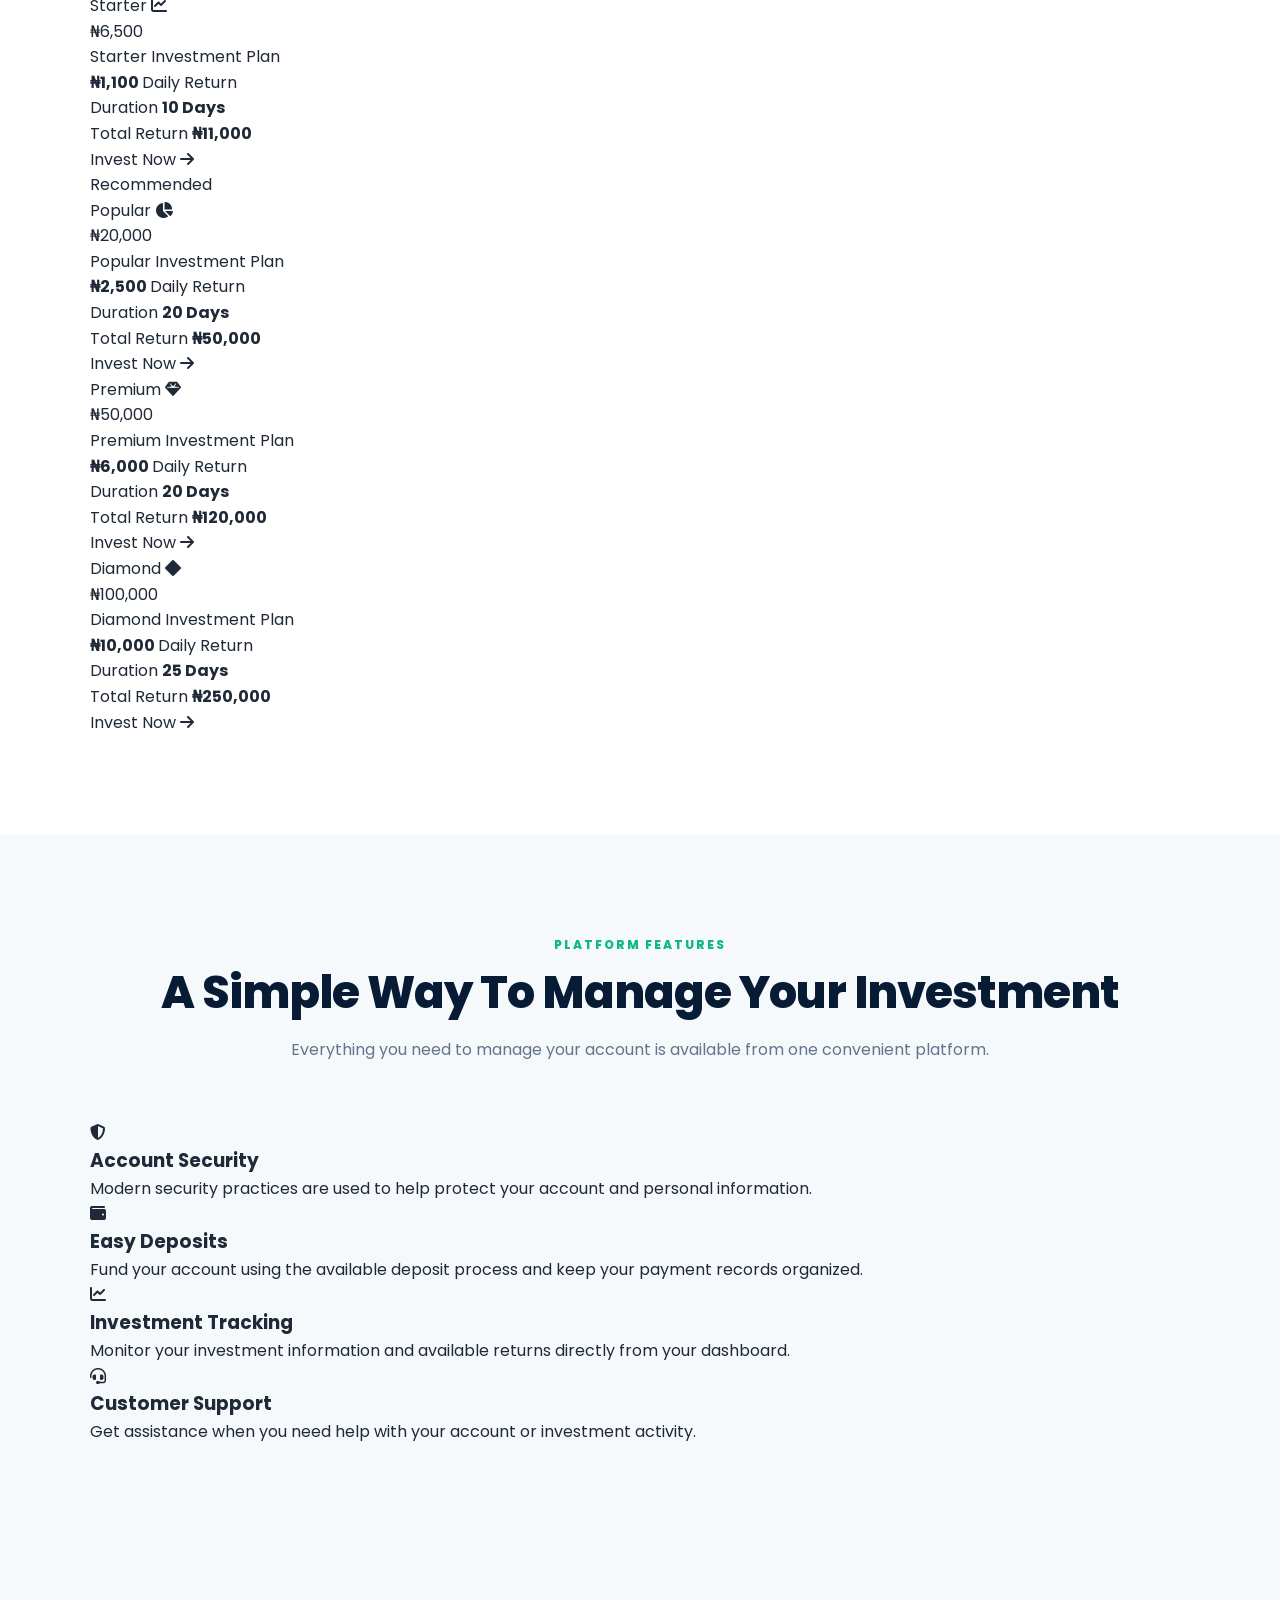
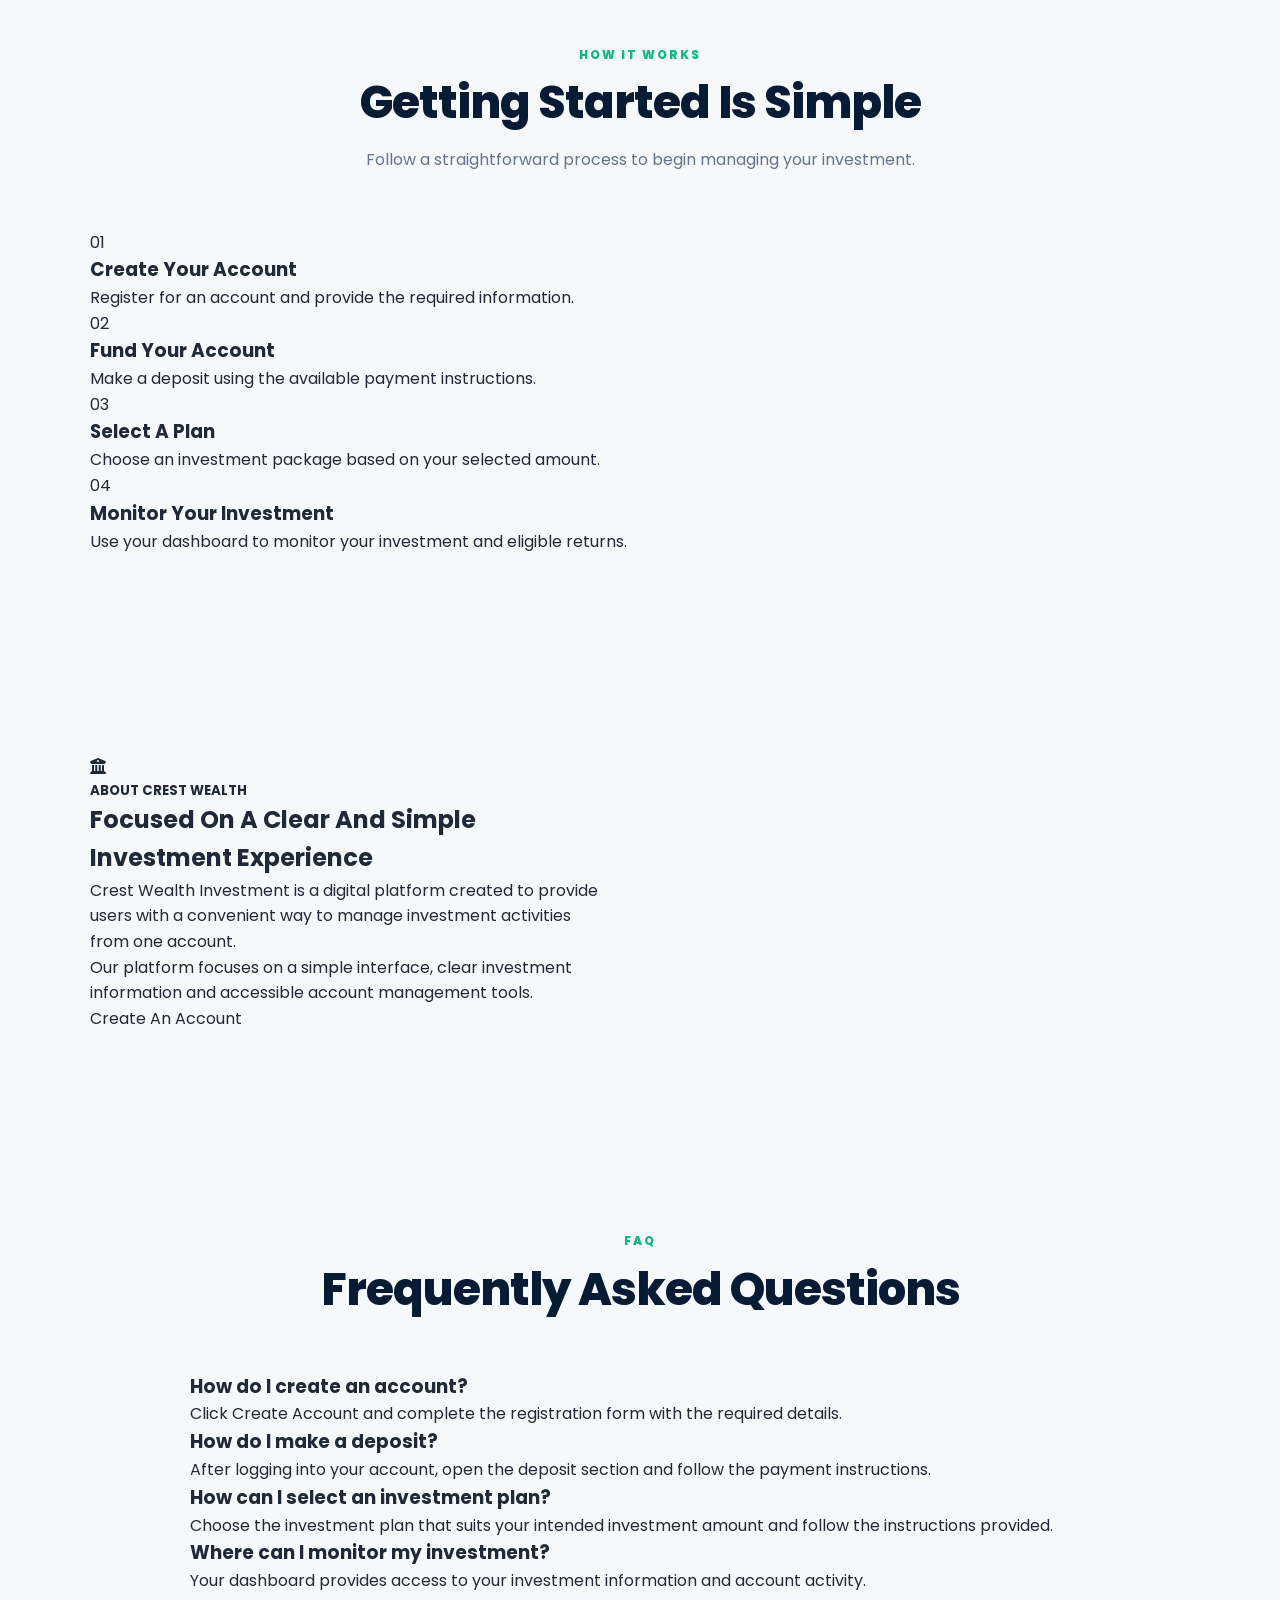
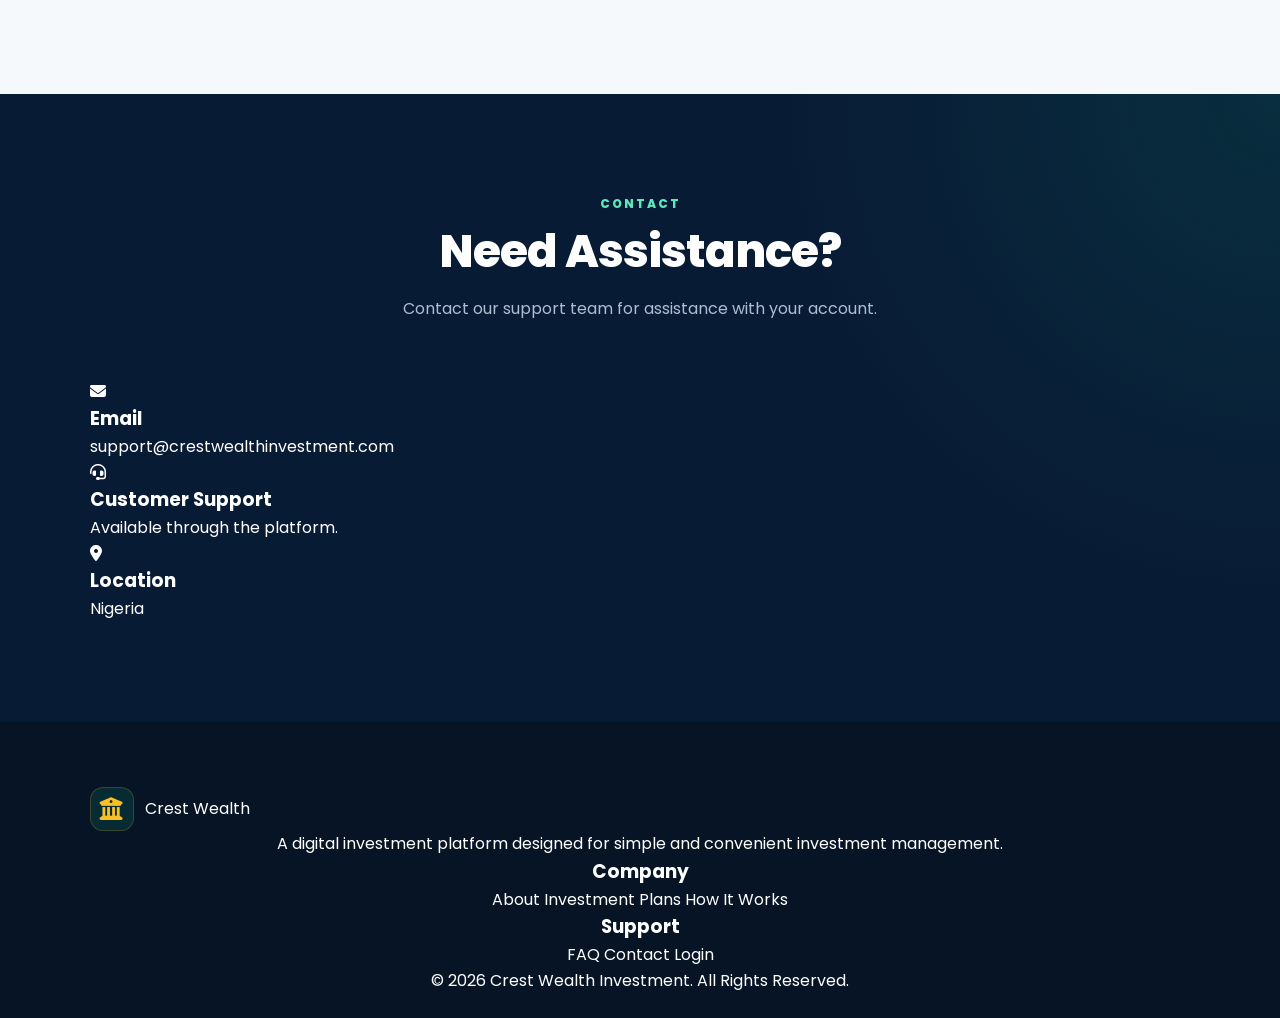
==== commit f646348a: "Update index.html" ====
--- a/index.html
+++ b/index.html
@@ -9,11 +9,11 @@
 content="width=device-width, initial-scale=1.0">
 
 <meta name="description"
-content="Crest Wealth Investment — a modern digital investment platform designed to help users manage investments and track their financial goals.">
+content="Crest Wealth Investment — a professional digital platform for managing investments and tracking financial goals.">
 
 <meta name="theme-color" content="#0b1220">
 
-<title>Crest Wealth Investment | Growing Wealth, Securing Futures</title>
+<title>Crest Wealth Investment</title>
 
 <link rel="stylesheet" href="style.css">
 
@@ -21,7 +21,7 @@
 <link rel="preconnect" href="https://fonts.gstatic.com" crossorigin>
 
 <link
-href="https://fonts.googleapis.com/css2?family=Poppins:wght@300;400;500;600;700;800&display=swap"
+href="https://fonts.googleapis.com/css2?family=Poppins:wght@400;500;600;700&display=swap"
 rel="stylesheet">
 
 <link
@@ -39,18 +39,16 @@
 
 <div class="container">
 
-<a href="#" class="logo"
-aria-label="Crest Wealth Investment Home">
+<a href="#" class="logo">
 
 <i class="fa-solid fa-building-columns"></i>
 
-<h2>Crest Wealth</h2>
-
-</a>
-
-
-<nav id="navMenu"
-aria-label="Main navigation">
+<span>Crest Wealth</span>
+
+</a>
+
+
+<nav id="navMenu">
 
 <ul>
 
@@ -59,7 +57,7 @@
 </li>
 
 <li>
-<a href="#plans">Plans</a>
+<a href="#plans">Investment Plans</a>
 </li>
 
 <li>
@@ -71,13 +69,13 @@
 </li>
 
 <li>
+<a href="#faq">FAQ</a>
+</li>
+
+<li>
 <a href="#contact">Contact</a>
 </li>
 
-<li>
-<a href="#faq">FAQ</a>
-</li>
-
 </ul>
 
 </nav>
@@ -87,12 +85,16 @@
 
 <a href="login.html"
 class="login-btn">
+
 Login
+
 </a>
 
 <a href="register.html"
 class="register-btn">
-Get Started
+
+Create Account
+
 </a>
 
 </div>
@@ -101,7 +103,7 @@
 <button
 class="menu-toggle"
 type="button"
-aria-label="Open navigation menu"
+aria-label="Open menu"
 aria-controls="navMenu">
 
 <i class="fa-solid fa-bars"></i>
@@ -122,20 +124,29 @@
 
 <div class="hero-content">
 
-<span class="welcome">
-WELCOME TO CREST WEALTH INVESTMENT
-</span>
+<div class="hero-label">
+
+<i class="fa-solid fa-chart-line"></i>
+
+Investment Management
+
+</div>
+
 
 <h1>
-Grow Your Wealth
-<br>
-With Confidence
+
+Build Your Financial Future
+With A Smarter Approach
+
 </h1>
 
-<p>
-Invest with a trusted digital investment platform designed
-to help you achieve your financial goals through secure
-investment plans, transparent earnings, and professional support.
+
+<p>
+
+Crest Wealth Investment provides a straightforward
+digital platform for managing investments, monitoring
+returns and keeping track of your financial goals.
+
 </p>
 
 
@@ -143,53 +154,20 @@
 
 <a href="register.html"
 class="start-btn">
-Start Investing
-</a>
+
+Get Started
+
+<i class="fas fa-arrow-right"></i>
+
+</a>
+
 
 <a href="#plans"
 class="learn-btn">
-Explore Plans
-</a>
-
-</div>
-
-
-<div class="hero-stats">
-
-<div>
-
-<h2>9,000+</h2>
-
-<p>Active Investors</p>
-
-</div>
-
-
-<div>
-
-<h2>₦75M+</h2>
-
-<p>Total Investments</p>
-
-</div>
-
-
-<div>
-
-<h2>₦150M+</h2>
-
-<p>Total Withdrawals</p>
-
-</div>
-
-
-<div>
-
-<h2>Successful</h2>
-
-<p>Projects</p>
-
-</div>
+
+View Investment Plans
+
+</a>
 
 </div>
 
@@ -199,257 +177,500 @@
 
 
 
-<!-- ================= SECTION TITLE ================= -->
-
-<section class="section-title">
+<!-- ================= INTRO ================= -->
+
+<section class="intro">
+
+<div class="section-title">
 
 <h5>
-OUR INVESTMENT PLANS
+INVESTMENT SOLUTIONS
 </h5>
 
 <h2>
-Choose Your Investment Package
+Investment Plans Designed Around Your Goals
 </h2>
 
 <p>
-Select a plan that matches your financial goals and
-begin your investment journey with confidence.
-</p>
+
+Choose from our available investment packages
+and manage your investment directly from your account.
+
+</p>
+
+</div>
 
 </section>
 
 
 
-<!-- ================= INVESTMENT PLANS ================= -->
+<!-- ================= PLANS ================= -->
 
 <section class="plans"
 id="plans">
 
+<div class="plans-container">
+
+
+<!-- MINI STARTER -->
+
+<article class="plan-card">
+
+<div class="plan-top">
+
+<span class="plan-name">
+Mini Starter
+</span>
+
+<span class="plan-icon">
+<i class="fas fa-seedling"></i>
+</span>
+
+</div>
+
+
+<div class="plan-price">
+₦4,000
+</div>
+
+<p class="plan-subtitle">
+Entry Investment Plan
+</p>
+
+
+<div class="plan-profit">
+
+<strong>
+₦900
+</strong>
+
+<span>
+Daily Return
+</span>
+
+</div>
+
+
+<div class="plan-details">
+
+<div>
+<span>Duration</span>
+<strong>9 Days</strong>
+</div>
+
+<div>
+<span>Total Return</span>
+<strong>₦8,100</strong>
+</div>
+
+</div>
+
+
+<a href="register.html"
+class="plan-button">
+
+Invest Now
+
+<i class="fas fa-arrow-right"></i>
+
+</a>
+
+</article>
+
+
+
+<!-- STARTER -->
+
+<article class="plan-card">
+
+<div class="plan-top">
+
+<span class="plan-name">
+Starter
+</span>
+
+<span class="plan-icon">
+<i class="fas fa-chart-line"></i>
+</span>
+
+</div>
+
+
+<div class="plan-price">
+₦6,500
+</div>
+
+<p class="plan-subtitle">
+Starter Investment Plan
+</p>
+
+
+<div class="plan-profit">
+
+<strong>
+₦1,100
+</strong>
+
+<span>
+Daily Return
+</span>
+
+</div>
+
+
+<div class="plan-details">
+
+<div>
+<span>Duration</span>
+<strong>10 Days</strong>
+</div>
+
+<div>
+<span>Total Return</span>
+<strong>₦11,000</strong>
+</div>
+
+</div>
+
+
+<a href="register.html"
+class="plan-button">
+
+Invest Now
+
+<i class="fas fa-arrow-right"></i>
+
+</a>
+
+</article>
+
+
+
+<!-- POPULAR -->
+
+<article class="plan-card featured">
+
+<div class="featured-label">
+Recommended
+</div>
+
+
+<div class="plan-top">
+
+<span class="plan-name">
+Popular
+</span>
+
+<span class="plan-icon">
+<i class="fas fa-chart-pie"></i>
+</span>
+
+</div>
+
+
+<div class="plan-price">
+₦20,000
+</div>
+
+<p class="plan-subtitle">
+Popular Investment Plan
+</p>
+
+
+<div class="plan-profit">
+
+<strong>
+₦2,500
+</strong>
+
+<span>
+Daily Return
+</span>
+
+</div>
+
+
+<div class="plan-details">
+
+<div>
+<span>Duration</span>
+<strong>20 Days</strong>
+</div>
+
+<div>
+<span>Total Return</span>
+<strong>₦50,000</strong>
+</div>
+
+</div>
+
+
+<a href="register.html"
+class="plan-button">
+
+Invest Now
+
+<i class="fas fa-arrow-right"></i>
+
+</a>
+
+</article>
+
+
+
+<!-- PREMIUM -->
+
+<article class="plan-card">
+
+<div class="plan-top">
+
+<span class="plan-name">
+Premium
+</span>
+
+<span class="plan-icon">
+<i class="fas fa-gem"></i>
+</span>
+
+</div>
+
+
+<div class="plan-price">
+₦50,000
+</div>
+
+<p class="plan-subtitle">
+Premium Investment Plan
+</p>
+
+
+<div class="plan-profit">
+
+<strong>
+₦6,000
+</strong>
+
+<span>
+Daily Return
+</span>
+
+</div>
+
+
+<div class="plan-details">
+
+<div>
+<span>Duration</span>
+<strong>20 Days</strong>
+</div>
+
+<div>
+<span>Total Return</span>
+<strong>₦120,000</strong>
+</div>
+
+</div>
+
+
+<a href="register.html"
+class="plan-button">
+
+Invest Now
+
+<i class="fas fa-arrow-right"></i>
+
+</a>
+
+</article>
+
+
+
+<!-- DIAMOND -->
+
+<article class="plan-card">
+
+<div class="plan-top">
+
+<span class="plan-name">
+Diamond
+</span>
+
+<span class="plan-icon">
+<i class="fas fa-diamond"></i>
+</span>
+
+</div>
+
+
+<div class="plan-price">
+₦100,000
+</div>
+
+<p class="plan-subtitle">
+Diamond Investment Plan
+</p>
+
+
+<div class="plan-profit">
+
+<strong>
+₦10,000
+</strong>
+
+<span>
+Daily Return
+</span>
+
+</div>
+
+
+<div class="plan-details">
+
+<div>
+<span>Duration</span>
+<strong>25 Days</strong>
+</div>
+
+<div>
+<span>Total Return</span>
+<strong>₦250,000</strong>
+</div>
+
+</div>
+
+
+<a href="register.html"
+class="plan-button">
+
+Invest Now
+
+<i class="fas fa-arrow-right"></i>
+
+</a>
+
+</article>
+
+
+</div>
+
+</section>
+
+
+
+<!-- ================= FEATURES ================= -->
+
+<section class="features">
+
 <div class="section-title">
 
-<div class="plan-box">
-
-
-<!-- MINI STARTER -->
-
-<article class="card">
-
-<div class="badge starter">
-Mini Starter
-</div>
-
-<h3>
-₦4,000
-</h3>
-
-<h4>
-₦900 Daily
-</h4>
-
-<ul>
-
-<li>
-✔ Duration: 9 Days
-</li>
-
-<li>
-✔ Total Return: ₦8,100
-</li>
-
-<li>
-✔ Daily Earnings
-</li>
-
-<li>
-✔ 24/7 Support
-</li>
-
-</ul>
-
-<a href="register.html">
-Invest Now
-</a>
-
-</article>
-
-
-
-<!-- STARTER -->
-
-<article class="card">
-
-<div class="badge starter">
-Starter
-</div>
-
-<h3>
-₦6,500
-</h3>
-
-<h4>
-₦1,100 Daily
-</h4>
-
-<ul>
-
-<li>
-✔ Duration: 10 Days
-</li>
-
-<li>
-✔ Total Return: ₦11,000
-</li>
-
-<li>
-✔ Daily Earnings
-</li>
-
-<li>
-✔ 24/7 Support
-</li>
-
-</ul>
-
-<a href="register.html">
-Invest Now
-</a>
-
-</article>
-
-
-
-<!-- POPULAR -->
-
-<article class="card popular">
-
-<div class="badge popular-badge">
-POPULAR
-</div>
-
-<h3>
-₦20,000
-</h3>
-
-<h4>
-₦2,500 Daily
-</h4>
-
-<ul>
-
-<li>
-✔ Duration: 20 Days
-</li>
-
-<li>
-✔ Total Return: ₦50,000
-</li>
-
-<li>
-✔ Daily Earnings
-</li>
-
-<li>
-✔ Priority Support
-</li>
-
-</ul>
-
-<a href="register.html">
-Invest Now
-</a>
-
-</article>
-
-
-
-<!-- PREMIUM -->
-
-<article class="card">
-
-<div class="badge premium-badge">
-PREMIUM
-</div>
-
-<h3>
-₦50,000
-</h3>
-
-<h4>
-₦6,000 Daily
-</h4>
-
-<ul>
-
-<li>
-✔ Duration: 20 Days
-</li>
-
-<li>
-✔ Total Return: ₦120,000
-</li>
-
-<li>
-✔ Daily Earnings
-</li>
-
-<li>
-✔ VIP Support
-</li>
-
-</ul>
-
-<a href="register.html">
-Invest Now
-</a>
-
-</article>
-
-
-
-<!-- DIAMOND -->
-
-<article class="card">
-
-<div class="badge diamond-badge">
-DIAMOND
-</div>
-
-<h3>
-₦100,000
-</h3>
-
-<h4>
-₦10,000 Daily
-</h4>
-
-<ul>
-
-<li>
-✔ Duration: 25 Days
-</li>
-
-<li>
-✔ Total Return: ₦250,000
-</li>
-
-<li>
-✔ Daily Earnings
-</li>
-
-<li>
-✔ Premium Support
-</li>
-
-</ul>
-
-<a href="register.html">
-Invest Now
-</a>
-
-</article>
-
-
-</div>
+<h5>
+PLATFORM FEATURES
+</h5>
+
+<h2>
+A Simple Way To Manage Your Investment
+</h2>
+
+<p>
+
+Everything you need to manage your account
+is available from one convenient platform.
+
+</p>
+
+</div>
+
+
+<div class="features-grid">
+
+
+<article class="feature-card">
+
+<div class="feature-icon">
+
+<i class="fas fa-shield-halved"></i>
+
+</div>
+
+<h3>
+Account Security
+</h3>
+
+<p>
+
+Modern security practices are used to help
+protect your account and personal information.
+
+</p>
+
+</article>
+
+
+<article class="feature-card">
+
+<div class="feature-icon">
+
+<i class="fas fa-wallet"></i>
+
+</div>
+
+<h3>
+Easy Deposits
+</h3>
+
+<p>
+
+Fund your account using the available deposit
+process and keep your payment records organized.
+
+</p>
+
+</article>
+
+
+<article class="feature-card">
+
+<div class="feature-icon">
+
+<i class="fas fa-chart-line"></i>
+
+</div>
+
+<h3>
+Investment Tracking
+</h3>
+
+<p>
+
+Monitor your investment information and
+available returns directly from your dashboard.
+
+</p>
+
+</article>
+
+
+<article class="feature-card">
+
+<div class="feature-icon">
+
+<i class="fas fa-headset"></i>
+
+</div>
+
+<h3>
+Customer Support
+</h3>
+
+<p>
+
+Get assistance when you need help with
+your account or investment activity.
+
+</p>
+
+</article>
+
 
 </div>
 
@@ -457,102 +678,9 @@
 
 
 
-<!-- ================= WHY CHOOSE US ================= -->
-
-<section class="why-us">
-
-<div class="section-title">
-
-<h5>
-WHY CHOOSE US
-</h5>
-
-<h2>
-Why Thousands Trust Crest Wealth
-</h2>
-
-<p>
-We combine security, transparency and excellent
-customer service to deliver a reliable investment experience.
-</p>
-
-</div>
-
-
-<div class="why-container">
-
-<article class="why-card">
-
-<i class="fas fa-shield-alt"></i>
-
-<h3>
-100% Secure
-</h3>
-
-<p>
-Your account and investments are protected
-with secure technology.
-</p>
-
-</article>
-
-
-<article class="why-card">
-
-<i class="fas fa-wallet"></i>
-
-<h3>
-Fast Withdrawals
-</h3>
-
-<p>
-Receive your earnings quickly after approval
-without unnecessary delays.
-</p>
-
-</article>
-
-
-<article class="why-card">
-
-<i class="fas fa-chart-line"></i>
-
-<h3>
-Daily Earnings
-</h3>
-
-<p>
-Track your investment throughout the
-duration of your selected plan.
-</p>
-
-</article>
-
-
-<article class="why-card">
-
-<i class="fas fa-headset"></i>
-
-<h3>
-24/7 Support
-</h3>
-
-<p>
-Our customer care team is available whenever
-you need assistance.
-</p>
-
-</article>
-
-</div>
-
-</section>
-
-
-
 <!-- ================= HOW IT WORKS ================= -->
 
-<section class="how-it-works"
+<section class="how"
 id="how">
 
 <div class="section-title">
@@ -562,84 +690,101 @@
 </h5>
 
 <h2>
-Start Investing In Four Simple Steps
+Getting Started Is Simple
 </h2>
 
-</div>
-
-
-<div class="steps">
-
-<article class="step">
-
-<div class="step-number">
-1
-</div>
-
-<h3>
-Create Account
-</h3>
-
-<p>
-Register your free Crest Wealth account
-within minutes.
-</p>
-
-</article>
-
-
-<article class="step">
-
-<div class="step-number">
-2
-</div>
-
-<h3>
-Fund Wallet
-</h3>
-
-<p>
-Deposit funds securely and upload your
-payment receipt.
-</p>
-
-</article>
-
-
-<article class="step">
-
-<div class="step-number">
-3
-</div>
-
-<h3>
-Choose Plan
-</h3>
-
-<p>
-Select an investment package that fits
-your financial goals.
-</p>
-
-</article>
-
-
-<article class="step">
-
-<div class="step-number">
-4
-</div>
-
-<h3>
-Earn & Withdraw
-</h3>
-
-<p>
-Track your returns and withdraw eligible
-funds according to the applicable terms.
-</p>
-
-</article>
+<p>
+
+Follow a straightforward process to begin
+managing your investment.
+
+</p>
+
+</div>
+
+
+<div class="how-grid">
+
+
+<article class="how-card">
+
+<div class="number">
+01
+</div>
+
+<h3>
+Create Your Account
+</h3>
+
+<p>
+
+Register for an account and provide
+the required information.
+
+</p>
+
+</article>
+
+
+<article class="how-card">
+
+<div class="number">
+02
+</div>
+
+<h3>
+Fund Your Account
+</h3>
+
+<p>
+
+Make a deposit using the available
+payment instructions.
+
+</p>
+
+</article>
+
+
+<article class="how-card">
+
+<div class="number">
+03
+</div>
+
+<h3>
+Select A Plan
+</h3>
+
+<p>
+
+Choose an investment package based
+on your selected amount.
+
+</p>
+
+</article>
+
+
+<article class="how-card">
+
+<div class="number">
+04
+</div>
+
+<h3>
+Monitor Your Investment
+</h3>
+
+<p>
+
+Use your dashboard to monitor your
+investment and eligible returns.
+
+</p>
+
+</article>
+
 
 </div>
 
@@ -652,152 +797,52 @@
 <section class="about"
 id="about">
 
-<div class="about-image"
-aria-hidden="true">
+<div class="about-container">
+
+
+<div class="about-icon">
 
 <i class="fa-solid fa-building-columns"></i>
 
 </div>
 
 
-<div class="about-text">
+<div class="about-content">
 
 <h5>
-ABOUT US
+ABOUT CREST WEALTH
 </h5>
 
 <h2>
-Building Wealth With Trust
+Focused On A Clear And Simple Investment Experience
 </h2>
 
 <p>
-Crest Wealth Investment is committed to helping
-individuals manage their finances through transparent
-and carefully designed investment opportunities.
-</p>
-
-<p>
-Our mission is to provide a secure, reliable and
-easy-to-use platform where users can manage their
-investment journey with confidence.
-</p>
+
+Crest Wealth Investment is a digital platform
+created to provide users with a convenient way
+to manage investment activities from one account.
+
+</p>
+
+<p>
+
+Our platform focuses on a simple interface,
+clear investment information and accessible
+account management tools.
+
+</p>
+
 
 <a href="register.html"
-class="about-btn">
-
-Create Free Account
-
-</a>
-
-</div>
-
-</section>
-
-
-
-<!-- ================= TESTIMONIALS ================= -->
-
-<section class="testimonials">
-
-<div class="section-title">
-
-<h5>
-TESTIMONIALS
-</h5>
-
-<h2>
-What Our Investors Say
-</h2>
-
-<p>
-Hear from members of the Crest Wealth community.
-</p>
-
-</div>
-
-
-<div class="testimonial-container">
-
-
-<article class="testimonial">
-
-<div class="avatar">
-
-<i class="fas fa-user"></i>
-
-</div>
-
-<h3>
-John David
-</h3>
-
-<div class="stars"
-aria-label="5 star rating">
-
-★★★★★
-
-</div>
-
-<p>
-"I've been using Crest Wealth for months now.
-The platform is simple and easy to navigate."
-</p>
-
-</article>
-
-
-<article class="testimonial">
-
-<div class="avatar">
-
-<i class="fas fa-user"></i>
-
-</div>
-
-<h3>
-Grace Peter
-</h3>
-
-<div class="stars"
-aria-label="5 star rating">
-
-★★★★★
-
-</div>
-
-<p>
-"The dashboard is beautiful, deposits are easy,
-and customer support is excellent."
-</p>
-
-</article>
-
-
-<article class="testimonial">
-
-<div class="avatar">
-
-<i class="fas fa-user"></i>
-
-</div>
-
-<h3>
-Michael James
-</h3>
-
-<div class="stars"
-aria-label="5 star rating">
-
-★★★★★
-
-</div>
-
-<p>
-"The investment process is straightforward and
-the platform is very easy to use."
-</p>
-
-</article>
+class="about-button">
+
+Create An Account
+
+</a>
+
+</div>
+
 
 </div>
 
@@ -826,61 +871,71 @@
 <div class="faq-container">
 
 
-<article class="faq-box">
-
-<h3>
-How do I start investing?
-</h3>
-
-<p>
-Create an account, fund your wallet, choose
-an investment plan and follow the instructions
-provided on the platform.
-</p>
-
-</article>
-
-
-<article class="faq-box">
-
-<h3>
-How do I withdraw?
-</h3>
-
-<p>
-Withdrawals become available according to the
-applicable investment plan terms and approved returns.
-</p>
-
-</article>
-
-
-<article class="faq-box">
-
-<h3>
-Is my money secure?
-</h3>
-
-<p>
-We use modern security technologies and systems
-designed to help protect user accounts and information.
-</p>
-
-</article>
-
-
-<article class="faq-box">
-
-<h3>
-How long does approval take?
-</h3>
-
-<p>
-Deposits are reviewed by the administration team
-after payment confirmation.
-</p>
-
-</article>
+<article class="faq-item">
+
+<h3>
+How do I create an account?
+</h3>
+
+<p>
+
+Click Create Account and complete the
+registration form with the required details.
+
+</p>
+
+</article>
+
+
+<article class="faq-item">
+
+<h3>
+How do I make a deposit?
+</h3>
+
+<p>
+
+After logging into your account, open the
+deposit section and follow the payment instructions.
+
+</p>
+
+</article>
+
+
+<article class="faq-item">
+
+<h3>
+How can I select an investment plan?
+</h3>
+
+<p>
+
+Choose the investment plan that suits your
+intended investment amount and follow the
+instructions provided.
+
+</p>
+
+</article>
+
+
+<article class="faq-item">
+
+<h3>
+Where can I monitor my investment?
+
+</h3>
+
+<p>
+
+Your dashboard provides access to your
+investment information and account activity.
+
+</p>
+
+</article>
+
 
 </div>
 
@@ -896,42 +951,32 @@
 <div class="section-title">
 
 <h5>
-CONTACT US
+CONTACT
 </h5>
 
 <h2>
-We're Always Here To Help
+Need Assistance?
 </h2>
 
 <p>
-Reach us through any of our available communication channels.
-</p>
-
-</div>
-
-
-<div class="contact-grid">
-
-
-<article class="contact-card">
-
-<i class="fas fa-phone"></i>
-
-<h3>
-Phone
-</h3>
-
-<p>
-+234 XXX XXX XXXX
-</p>
-
-</article>
-
-
-<article class="contact-card">
+
+Contact our support team for assistance
+with your account.
+
+</p>
+
+</div>
+
+
+<div class="contact-container">
+
+
+<div class="contact-item">
 
 <i class="fas fa-envelope"></i>
 
+<div>
+
 <h3>
 Email
 </h3>
@@ -940,22 +985,48 @@
 support@crestwealthinvestment.com
 </p>
 
-</article>
-
-
-<article class="contact-card">
+</div>
+
+</div>
+
+
+<div class="contact-item">
+
+<i class="fas fa-headset"></i>
+
+<div>
+
+<h3>
+Customer Support
+</h3>
+
+<p>
+Available through the platform.
+</p>
+
+</div>
+
+</div>
+
+
+<div class="contact-item">
 
 <i class="fas fa-location-dot"></i>
 
-<h3>
-Office
-</h3>
-
-<p>
-Asaba, Delta State, Nigeria
-</p>
-
-</article>
+<div>
+
+<h3>
+Location
+</h3>
+
+<p>
+Nigeria
+</p>
+
+</div>
+
+</div>
+
 
 </div>
 
@@ -969,111 +1040,90 @@
 
 <footer>
 
-<div class="footer-content">
-
-<h2>
-Crest Wealth Investment
-</h2>
-
-<p>
-Building wealth with trust, transparency and
-accessible digital investment services.
-</p>
-
-
-<div class="footer-links">
-
-<a href="#">
-Home
-</a>
-
-<a href="#plans">
-Plans
-</a>
+<div class="footer-container">
+
+
+<div class="footer-main">
+
+<div class="footer-brand">
+
+<div class="logo">
+
+<i class="fa-solid fa-building-columns"></i>
+
+<span>
+Crest Wealth
+</span>
+
+</div>
+
+<p>
+
+A digital investment platform designed
+for simple and convenient investment management.
+
+</p>
+
+</div>
+
+
+<div class="footer-column">
+
+<h3>
+Company
+</h3>
 
 <a href="#about">
 About
 </a>
 
+<a href="#plans">
+Investment Plans
+</a>
+
+<a href="#how">
+How It Works
+</a>
+
+</div>
+
+
+<div class="footer-column">
+
+<h3>
+Support
+</h3>
+
+<a href="#faq">
+FAQ
+</a>
+
 <a href="#contact">
 Contact
 </a>
 
-<a href="#faq">
-FAQ
-</a>
-
-</div>
-
-
-<div class="socials">
-
-<a href="#"
-aria-label="Facebook">
-
-<i class="fab fa-facebook-f"></i>
-
-</a>
-
-<a href="#"
-aria-label="Instagram">
-
-<i class="fab fa-instagram"></i>
-
-</a>
-
-<a href="#"
-aria-label="X">
-
-<i class="fab fa-x-twitter"></i>
-
-</a>
-
-<a href="#"
-aria-label="Telegram">
-
-<i class="fab fa-telegram"></i>
-
-</a>
-
-<a href="#"
-aria-label="WhatsApp">
-
-<i class="fab fa-whatsapp"></i>
-
-</a>
-
-</div>
-
-
-<hr>
-
-
-<p class="copyright">
-
-© 2026 Crest Wealth Investment.
-All Rights Reserved.
-
-</p>
+<a href="login.html">
+Login
+</a>
+
+</div>
+
+
+</div>
+
+
+<div class="footer-bottom">
+
+<p>
+© 2026 Crest Wealth Investment. All Rights Reserved.
+</p>
+
+</div>
+
 
 </div>
 
 </footer>
-
-
-
-<!-- ================= FLOATING TELEGRAM ================= -->
-
-<a
-href="https://t.me/Crestwealth"
-class="whatsapp"
-target="_blank"
-rel="noopener noreferrer"
-aria-label="Contact Crest Wealth on Telegram">
-
-<i class="fab fa-telegram-plane"></i>
-
-</a>
 
 
 
@@ -1090,8 +1140,6 @@
 
 
 
-<!-- ================= JAVASCRIPT ================= -->
-
 <script src="script.js"></script>
 
 </body>
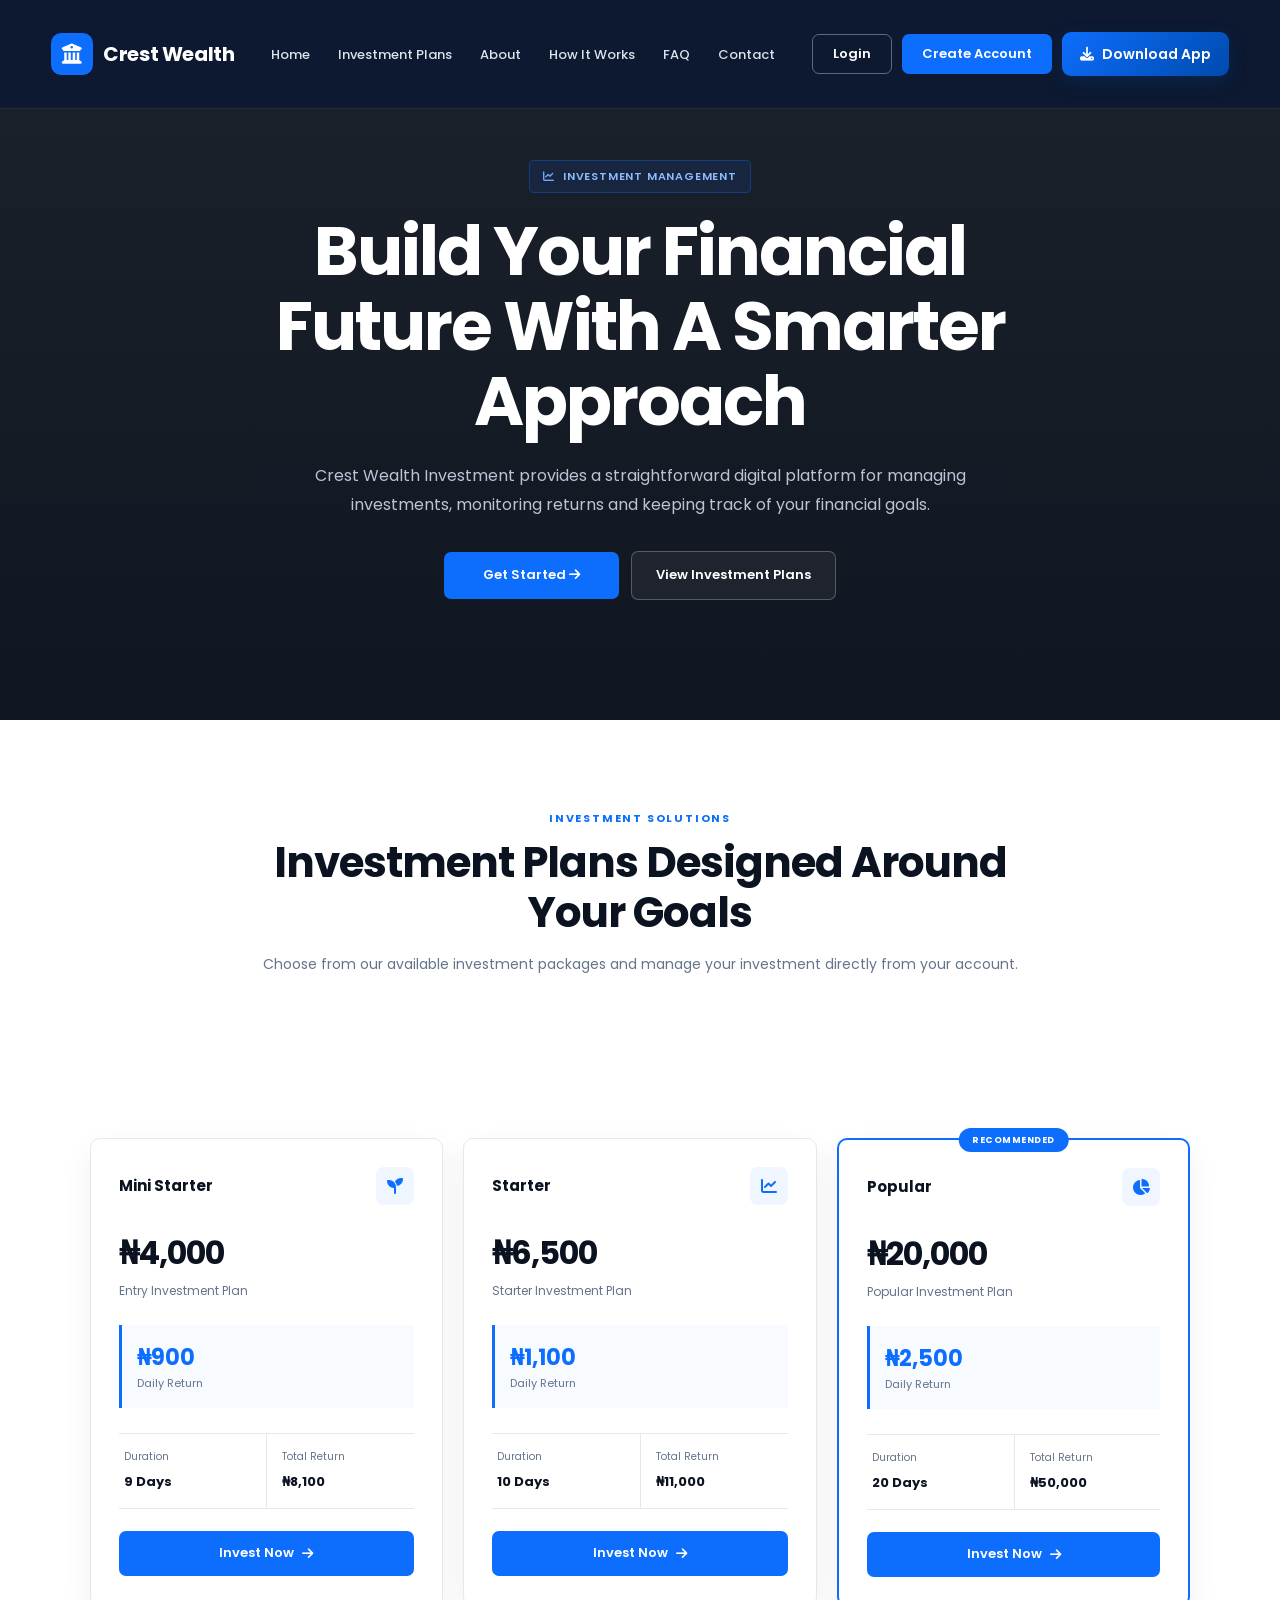
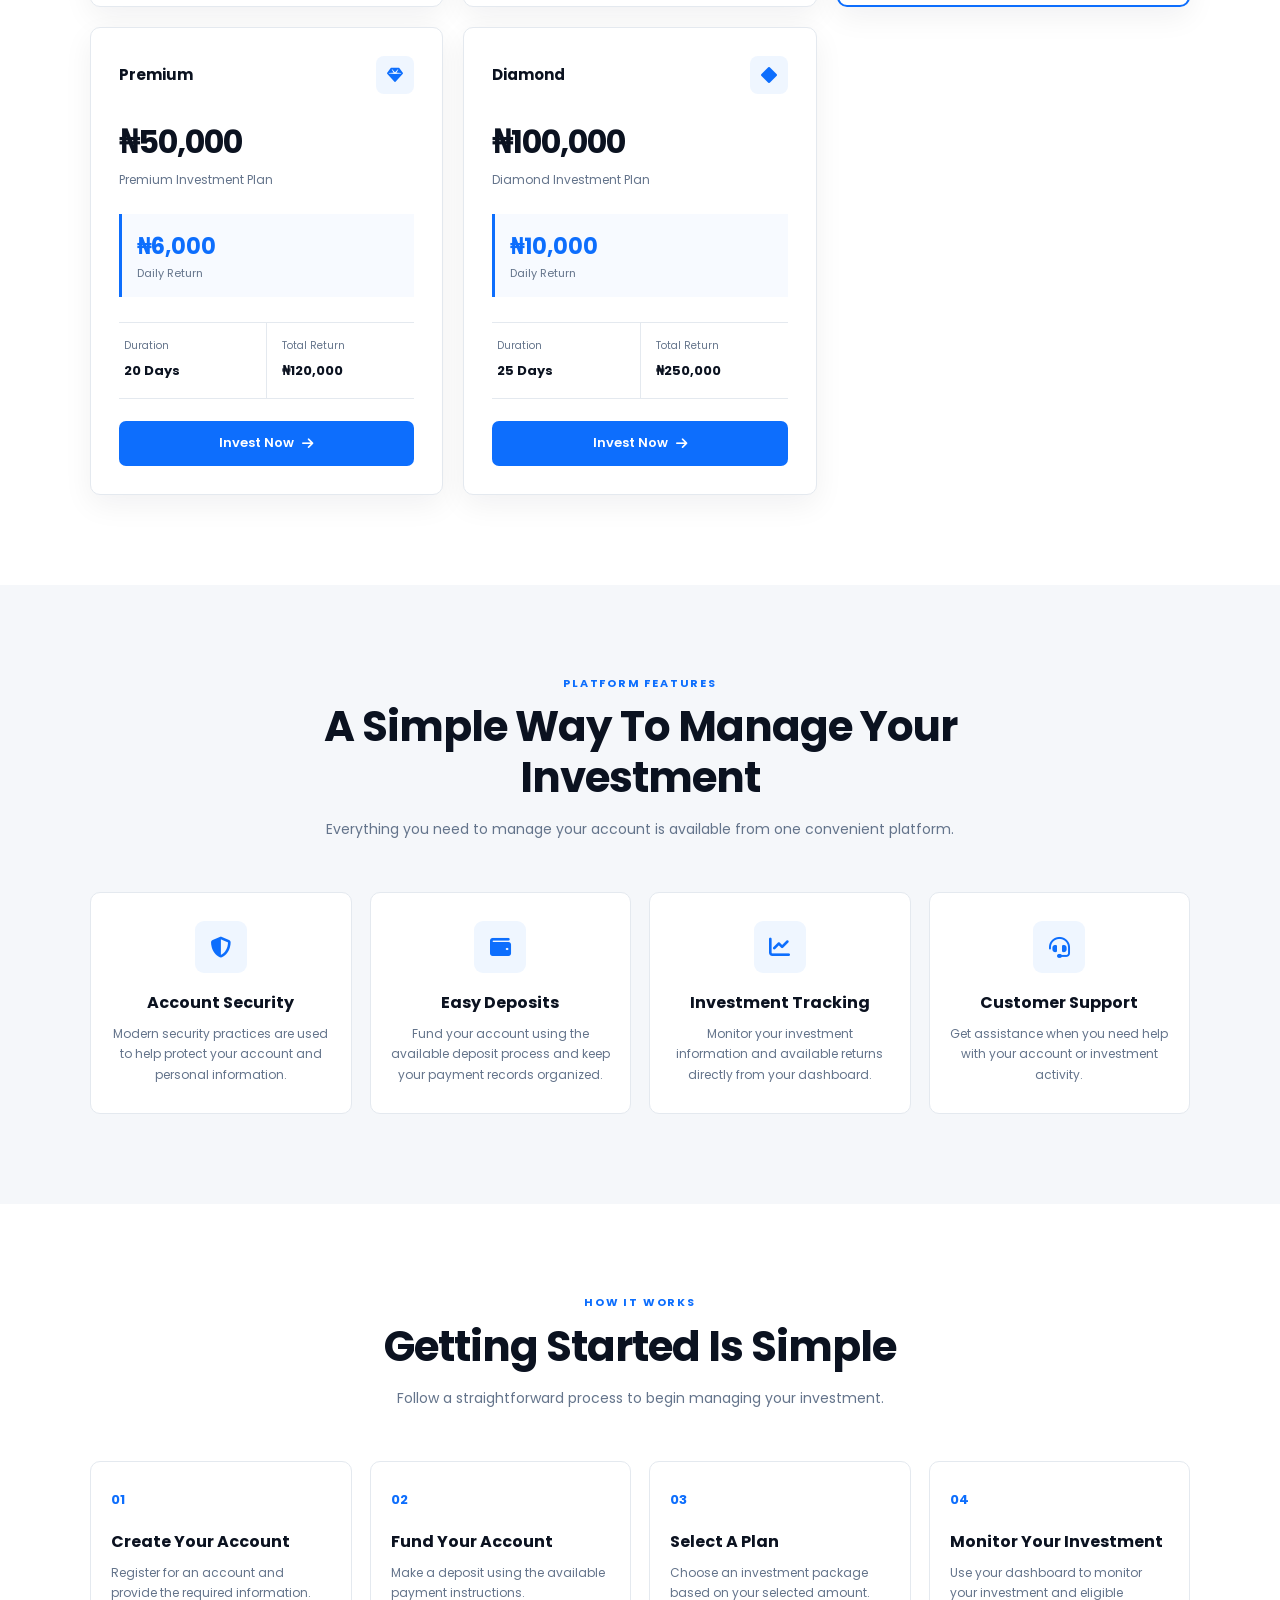
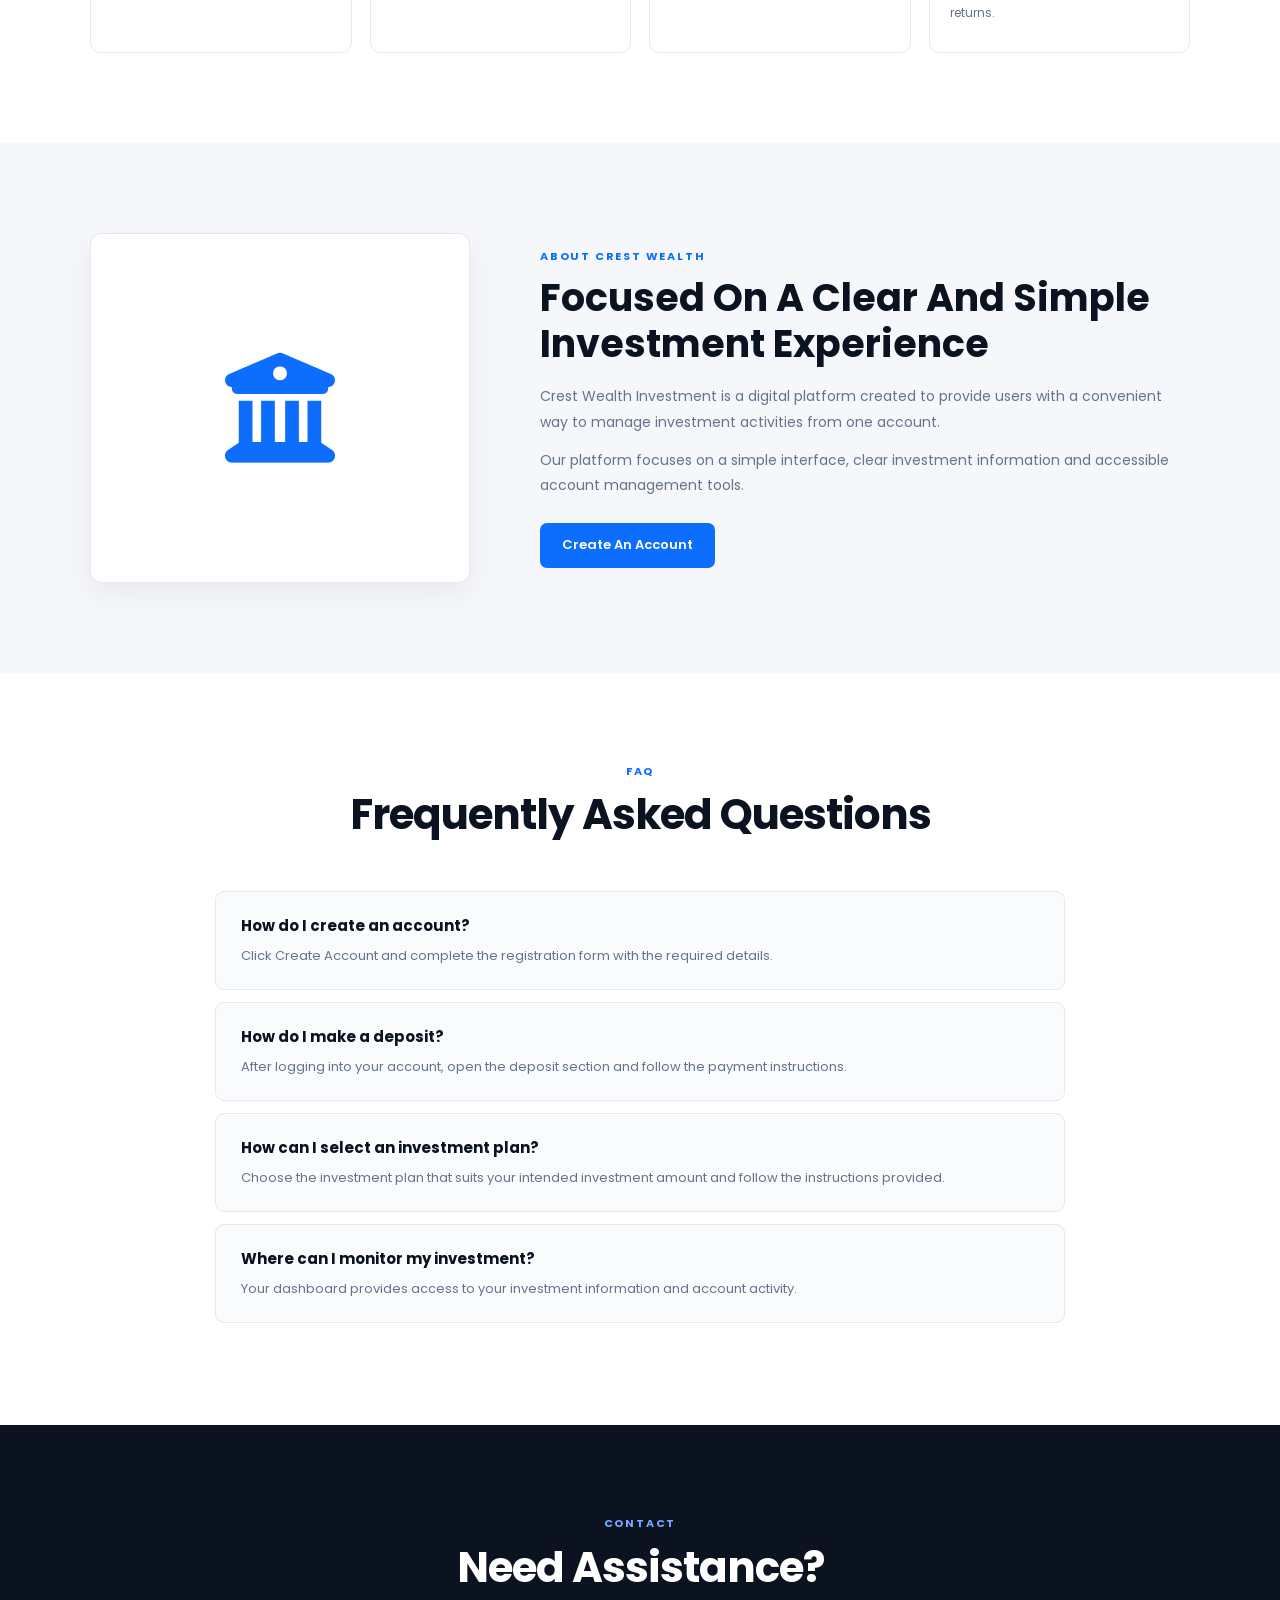
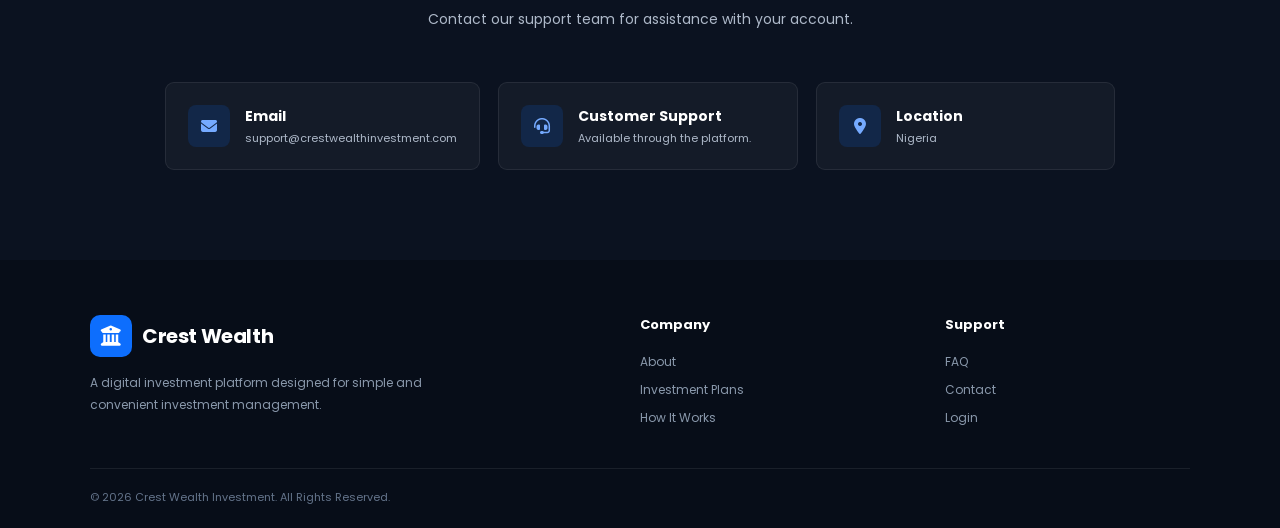
==== commit 66b4ec6f: "Update index.html" ====
--- a/index.html
+++ b/index.html
@@ -1,106 +1,134 @@
-<!DOCTYPE html>
-<html lang="en">
-
-<head>
-
-<meta charset="UTF-8">
-
-<meta name="viewport"
+<!DOCTYPE html><html lang="en"><head><meta charset="UTF-8"><meta name="viewport"
 content="width=device-width, initial-scale=1.0">
 
 <meta name="description"
 content="Crest Wealth Investment — a professional digital platform for managing investments and tracking financial goals.">
 
-<meta name="theme-color" content="#0b1220">
-
-<title>Crest Wealth Investment</title>
-
-<link rel="stylesheet" href="style.css">
-
-<link rel="preconnect" href="https://fonts.googleapis.com">
-<link rel="preconnect" href="https://fonts.gstatic.com" crossorigin>
-
-<link
+<meta name="theme-color" content="#0b1220"><title>Crest Wealth Investment</title><link rel="stylesheet" href="style.css"><link rel="preconnect" href="https://fonts.googleapis.com">
+<link rel="preconnect" href="https://fonts.gstatic.com" crossorigin><link
 href="https://fonts.googleapis.com/css2?family=Poppins:wght@400;500;600;700&display=swap"
-rel="stylesheet">
-
-<link
+rel="stylesheet"><link
 rel="stylesheet"
-href="https://cdnjs.cloudflare.com/ajax/libs/font-awesome/6.6.0/css/all.min.css">
-
-</head>
-
-<body>
-
-
-<!-- ================= NAVBAR ================= -->
-
-<header id="navbar">
-
-<div class="container">
-
-<a href="#" class="logo">
-
-<i class="fa-solid fa-building-columns"></i>
+href="https://cdnjs.cloudflare.com/ajax/libs/font-awesome/6.6.0/css/all.min.css"><!-- ================= APP DOWNLOAD HEADER STYLE ================= --><style>
+
+.download-app-btn {
+    display: inline-flex;
+    align-items: center;
+    justify-content: center;
+    gap: 8px;
+    padding: 11px 18px;
+    background: linear-gradient(135deg, #0d6efd, #004aad);
+    color: #ffffff !important;
+    border-radius: 9px;
+    text-decoration: none !important;
+    font-size: 14px;
+    font-weight: 600;
+    white-space: nowrap;
+    box-shadow: 0 6px 18px rgba(0, 74, 173, 0.22);
+    transition: all 0.25s ease;
+}
+
+.download-app-btn:hover {
+    transform: translateY(-2px);
+    box-shadow: 0 9px 22px rgba(0, 74, 173, 0.30);
+}
+
+.download-app-btn i {
+    font-size: 14px;
+}
+
+
+/* Desktop header spacing */
+
+.header-btn {
+    display: flex;
+    align-items: center;
+    gap: 10px;
+}
+
+
+/* Mobile header */
+
+@media (max-width: 900px) {
+
+    .header-btn {
+        display: none;
+    }
+
+    #navMenu .download-mobile-link {
+        display: block;
+    }
+
+}
+
+
+/* Hide mobile download link on desktop */
+
+.download-mobile-link {
+    display: none;
+}
+
+@media (max-width: 900px) {
+
+    .download-mobile-link {
+        display: block;
+    }
+
+    .download-mobile-link a {
+        display: flex;
+        align-items: center;
+        gap: 10px;
+        color: #ffffff;
+        text-decoration: none;
+        font-weight: 600;
+    }
+
+}
+
+</style></head><body><!-- ================= NAVBAR ================= --><header id="navbar"><div class="container"><a href="#" class="logo"><i class="fa-solid fa-building-columns"></i>
 
 <span>Crest Wealth</span>
 
-</a>
-
-
-<nav id="navMenu">
-
-<ul>
-
-<li>
+</a><nav id="navMenu"><ul><li>
 <a href="#">Home</a>
-</li>
-
-<li>
+</li><li>
 <a href="#plans">Investment Plans</a>
-</li>
-
-<li>
+</li><li>
 <a href="#about">About</a>
-</li>
-
-<li>
+</li><li>
 <a href="#how">How It Works</a>
-</li>
-
-<li>
+</li><li>
 <a href="#faq">FAQ</a>
-</li>
-
-<li>
+</li><li>
 <a href="#contact">Contact</a>
-</li>
-
-</ul>
-
-</nav>
-
-
-<div class="header-btn">
-
-<a href="login.html"
+</li><!-- MOBILE DOWNLOAD --><li class="download-mobile-link"><a
+href="https://github.com/davidyoungarney1-beep/young-invest-frontend/releases/download/v1.0.0/CrestWealth.apk"
+download>
+
+<i class="fas fa-download"></i>
+
+<span>Download App</span>
+
+</a></li></ul></nav><!-- ================= HEADER BUTTONS ================= --><div class="header-btn"><a href="login.html"
 class="login-btn">
 
 Login
 
-</a>
-
-<a href="register.html"
+</a><a href="register.html"
 class="register-btn">
 
 Create Account
 
-</a>
-
-</div>
-
-
-<button
+</a><a
+href="https://github.com/davidyoungarney1-beep/young-invest-frontend/releases/download/v1.0.0/CrestWealth.apk"
+class="download-app-btn"
+download>
+
+<i class="fas fa-download"></i>
+
+Download App
+
+</a></div><button
 class="menu-toggle"
 type="button"
 aria-label="Open menu"
@@ -108,1040 +136,347 @@
 
 <i class="fa-solid fa-bars"></i>
 
-</button>
-
-</div>
-
-</header>
-
-
-
-<!-- ================= HERO ================= -->
-
-<main>
-
-<section class="hero">
-
-<div class="hero-content">
-
-<div class="hero-label">
-
-<i class="fa-solid fa-chart-line"></i>
+</button></div></header><!-- ================= HERO ================= --><main><section class="hero"><div class="hero-content"><div class="hero-label"><i class="fa-solid fa-chart-line"></i>
 
 Investment Management
 
-</div>
-
-
-<h1>
-
-Build Your Financial Future
+</div><h1>Build Your Financial Future
 With A Smarter Approach
 
-</h1>
-
-
-<p>
-
-Crest Wealth Investment provides a straightforward
+</h1><p>Crest Wealth Investment provides a straightforward
 digital platform for managing investments, monitoring
 returns and keeping track of your financial goals.
 
-</p>
-
-
-<div class="hero-buttons">
-
-<a href="register.html"
+</p><div class="hero-buttons"><a href="register.html"
 class="start-btn">
 
 Get Started
 
 <i class="fas fa-arrow-right"></i>
 
-</a>
-
-
-<a href="#plans"
+</a><a href="#plans"
 class="learn-btn">
 
 View Investment Plans
 
-</a>
-
-</div>
-
-</div>
-
-</section>
-
-
-
-<!-- ================= INTRO ================= -->
-
-<section class="intro">
-
-<div class="section-title">
-
-<h5>
+</a></div></div></section><!-- ================= INTRO ================= --><section class="intro"><div class="section-title"><h5>
 INVESTMENT SOLUTIONS
-</h5>
-
-<h2>
+</h5><h2>
 Investment Plans Designed Around Your Goals
-</h2>
-
-<p>
-
-Choose from our available investment packages
+</h2><p>Choose from our available investment packages
 and manage your investment directly from your account.
 
-</p>
-
-</div>
-
-</section>
-
-
-
-<!-- ================= PLANS ================= -->
-
-<section class="plans"
-id="plans">
-
-<div class="plans-container">
-
-
-<!-- MINI STARTER -->
-
-<article class="plan-card">
-
-<div class="plan-top">
-
-<span class="plan-name">
+</p></div></section><!-- ================= PLANS ================= --><section class="plans"
+id="plans"><div class="plans-container"><!-- MINI STARTER --><article class="plan-card"><div class="plan-top"><span class="plan-name">
 Mini Starter
-</span>
-
-<span class="plan-icon">
+</span><span class="plan-icon">
 <i class="fas fa-seedling"></i>
-</span>
-
-</div>
-
-
-<div class="plan-price">
+</span></div><div class="plan-price">
 ₦4,000
-</div>
-
-<p class="plan-subtitle">
+</div><p class="plan-subtitle">
 Entry Investment Plan
-</p>
-
-
-<div class="plan-profit">
-
-<strong>
+</p><div class="plan-profit"><strong>
 ₦900
-</strong>
-
-<span>
+</strong><span>
 Daily Return
-</span>
-
-</div>
-
-
-<div class="plan-details">
-
-<div>
-<span>Duration</span>
-<strong>9 Days</strong>
-</div>
-
-<div>
-<span>Total Return</span>
-<strong>₦8,100</strong>
-</div>
-
-</div>
-
-
-<a href="register.html"
+</span></div><div class="plan-details"><div><span>
+Duration
+</span><strong>
+9 Days
+</strong></div><div><span>
+Total Return
+</span><strong>
+₦8,100
+</strong></div></div><a href="register.html"
 class="plan-button">
 
 Invest Now
 
 <i class="fas fa-arrow-right"></i>
 
-</a>
-
-</article>
-
-
-
-<!-- STARTER -->
-
-<article class="plan-card">
-
-<div class="plan-top">
-
-<span class="plan-name">
+</a></article><!-- STARTER --><article class="plan-card"><div class="plan-top"><span class="plan-name">
 Starter
-</span>
-
-<span class="plan-icon">
-<i class="fas fa-chart-line"></i>
-</span>
-
-</div>
-
-
-<div class="plan-price">
+</span><span class="plan-icon"><i class="fas fa-chart-line"></i>
+
+</span></div><div class="plan-price">
 ₦6,500
-</div>
-
-<p class="plan-subtitle">
+</div><p class="plan-subtitle">
 Starter Investment Plan
-</p>
-
-
-<div class="plan-profit">
-
-<strong>
+</p><div class="plan-profit"><strong>
 ₦1,100
-</strong>
-
-<span>
+</strong><span>
 Daily Return
-</span>
-
-</div>
-
-
-<div class="plan-details">
-
-<div>
-<span>Duration</span>
-<strong>10 Days</strong>
-</div>
-
-<div>
-<span>Total Return</span>
-<strong>₦11,000</strong>
-</div>
-
-</div>
-
-
-<a href="register.html"
+</span></div><div class="plan-details"><div><span>
+Duration
+</span><strong>
+10 Days
+</strong></div><div><span>
+Total Return
+</span><strong>
+₦11,000
+</strong></div></div><a href="register.html"
 class="plan-button">
 
 Invest Now
 
 <i class="fas fa-arrow-right"></i>
 
-</a>
-
-</article>
-
-
-
-<!-- POPULAR -->
-
-<article class="plan-card featured">
-
-<div class="featured-label">
+</a></article><!-- POPULAR --><article class="plan-card featured"><div class="featured-label">
 Recommended
-</div>
-
-
-<div class="plan-top">
-
-<span class="plan-name">
+</div><div class="plan-top"><span class="plan-name">
 Popular
-</span>
-
-<span class="plan-icon">
-<i class="fas fa-chart-pie"></i>
-</span>
-
-</div>
-
-
-<div class="plan-price">
+</span><span class="plan-icon"><i class="fas fa-chart-pie"></i>
+
+</span></div><div class="plan-price">
 ₦20,000
-</div>
-
-<p class="plan-subtitle">
+</div><p class="plan-subtitle">
 Popular Investment Plan
-</p>
-
-
-<div class="plan-profit">
-
-<strong>
+</p><div class="plan-profit"><strong>
 ₦2,500
-</strong>
-
-<span>
+</strong><span>
 Daily Return
-</span>
-
-</div>
-
-
-<div class="plan-details">
-
-<div>
-<span>Duration</span>
-<strong>20 Days</strong>
-</div>
-
-<div>
-<span>Total Return</span>
-<strong>₦50,000</strong>
-</div>
-
-</div>
-
-
-<a href="register.html"
+</span></div><div class="plan-details"><div><span>
+Duration
+</span><strong>
+20 Days
+</strong></div><div><span>
+Total Return
+</span><strong>
+₦50,000
+</strong></div></div><a href="register.html"
 class="plan-button">
 
 Invest Now
 
 <i class="fas fa-arrow-right"></i>
 
-</a>
-
-</article>
-
-
-
-<!-- PREMIUM -->
-
-<article class="plan-card">
-
-<div class="plan-top">
-
-<span class="plan-name">
+</a></article><!-- PREMIUM --><article class="plan-card"><div class="plan-top"><span class="plan-name">
 Premium
-</span>
-
-<span class="plan-icon">
-<i class="fas fa-gem"></i>
-</span>
-
-</div>
-
-
-<div class="plan-price">
+</span><span class="plan-icon"><i class="fas fa-gem"></i>
+
+</span></div><div class="plan-price">
 ₦50,000
-</div>
-
-<p class="plan-subtitle">
+</div><p class="plan-subtitle">
 Premium Investment Plan
-</p>
-
-
-<div class="plan-profit">
-
-<strong>
+</p><div class="plan-profit"><strong>
 ₦6,000
-</strong>
-
-<span>
+</strong><span>
 Daily Return
-</span>
-
-</div>
-
-
-<div class="plan-details">
-
-<div>
-<span>Duration</span>
-<strong>20 Days</strong>
-</div>
-
-<div>
-<span>Total Return</span>
-<strong>₦120,000</strong>
-</div>
-
-</div>
-
-
-<a href="register.html"
+</span></div><div class="plan-details"><div><span>
+Duration
+</span><strong>
+20 Days
+</strong></div><div><span>
+Total Return
+</span><strong>
+₦120,000
+</strong></div></div><a href="register.html"
 class="plan-button">
 
 Invest Now
 
 <i class="fas fa-arrow-right"></i>
 
-</a>
-
-</article>
-
-
-
-<!-- DIAMOND -->
-
-<article class="plan-card">
-
-<div class="plan-top">
-
-<span class="plan-name">
+</a></article><!-- DIAMOND --><article class="plan-card"><div class="plan-top"><span class="plan-name">
 Diamond
-</span>
-
-<span class="plan-icon">
-<i class="fas fa-diamond"></i>
-</span>
-
-</div>
-
-
-<div class="plan-price">
+</span><span class="plan-icon"><i class="fas fa-diamond"></i>
+
+</span></div><div class="plan-price">
 ₦100,000
-</div>
-
-<p class="plan-subtitle">
+</div><p class="plan-subtitle">
 Diamond Investment Plan
-</p>
-
-
-<div class="plan-profit">
-
-<strong>
+</p><div class="plan-profit"><strong>
 ₦10,000
-</strong>
-
-<span>
+</strong><span>
 Daily Return
-</span>
-
-</div>
-
-
-<div class="plan-details">
-
-<div>
-<span>Duration</span>
-<strong>25 Days</strong>
-</div>
-
-<div>
-<span>Total Return</span>
-<strong>₦250,000</strong>
-</div>
-
-</div>
-
-
-<a href="register.html"
+</span></div><div class="plan-details"><div><span>
+Duration
+</span><strong>
+25 Days
+</strong></div><div><span>
+Total Return
+</span><strong>
+₦250,000
+</strong></div></div><a href="register.html"
 class="plan-button">
 
 Invest Now
 
 <i class="fas fa-arrow-right"></i>
 
-</a>
-
-</article>
-
-
-</div>
-
-</section>
-
-
-
-<!-- ================= FEATURES ================= -->
-
-<section class="features">
-
-<div class="section-title">
-
-<h5>
+</a></article></div></section><!-- ================= FEATURES ================= --><section class="features"><div class="section-title"><h5>
 PLATFORM FEATURES
-</h5>
-
-<h2>
+</h5><h2>
 A Simple Way To Manage Your Investment
-</h2>
-
-<p>
-
-Everything you need to manage your account
+</h2><p>Everything you need to manage your account
 is available from one convenient platform.
 
-</p>
-
-</div>
-
-
-<div class="features-grid">
-
-
-<article class="feature-card">
-
-<div class="feature-icon">
-
-<i class="fas fa-shield-halved"></i>
-
-</div>
-
-<h3>
+</p></div><div class="features-grid"><article class="feature-card"><div class="feature-icon"><i class="fas fa-shield-halved"></i>
+
+</div><h3>
 Account Security
-</h3>
-
-<p>
-
-Modern security practices are used to help
+</h3><p>Modern security practices are used to help
 protect your account and personal information.
 
-</p>
-
-</article>
-
-
-<article class="feature-card">
-
-<div class="feature-icon">
-
-<i class="fas fa-wallet"></i>
-
-</div>
-
-<h3>
+</p></article><article class="feature-card"><div class="feature-icon"><i class="fas fa-wallet"></i>
+
+</div><h3>
 Easy Deposits
-</h3>
-
-<p>
-
-Fund your account using the available deposit
+</h3><p>Fund your account using the available deposit
 process and keep your payment records organized.
 
-</p>
-
-</article>
-
-
-<article class="feature-card">
-
-<div class="feature-icon">
-
-<i class="fas fa-chart-line"></i>
-
-</div>
-
-<h3>
+</p></article><article class="feature-card"><div class="feature-icon"><i class="fas fa-chart-line"></i>
+
+</div><h3>
 Investment Tracking
-</h3>
-
-<p>
-
-Monitor your investment information and
+</h3><p>Monitor your investment information and
 available returns directly from your dashboard.
 
-</p>
-
-</article>
-
-
-<article class="feature-card">
-
-<div class="feature-icon">
-
-<i class="fas fa-headset"></i>
-
-</div>
-
-<h3>
+</p></article><article class="feature-card"><div class="feature-icon"><i class="fas fa-headset"></i>
+
+</div><h3>
 Customer Support
-</h3>
-
-<p>
-
-Get assistance when you need help with
+</h3><p>Get assistance when you need help with
 your account or investment activity.
 
-</p>
-
-</article>
-
-
-</div>
-
-</section>
-
-
-
-<!-- ================= HOW IT WORKS ================= -->
-
-<section class="how"
-id="how">
-
-<div class="section-title">
-
-<h5>
+</p></article></div></section><!-- ================= HOW IT WORKS ================= --><section class="how"
+id="how"><div class="section-title"><h5>
 HOW IT WORKS
-</h5>
-
-<h2>
+</h5><h2>
 Getting Started Is Simple
-</h2>
-
-<p>
-
-Follow a straightforward process to begin
+</h2><p>Follow a straightforward process to begin
 managing your investment.
 
-</p>
-
-</div>
-
-
-<div class="how-grid">
-
-
-<article class="how-card">
-
-<div class="number">
+</p></div><div class="how-grid"><article class="how-card"><div class="number">
 01
-</div>
-
-<h3>
+</div><h3>
 Create Your Account
-</h3>
-
-<p>
-
-Register for an account and provide
+</h3><p>Register for an account and provide
 the required information.
 
-</p>
-
-</article>
-
-
-<article class="how-card">
-
-<div class="number">
+</p></article><article class="how-card"><div class="number">
 02
-</div>
-
-<h3>
+</div><h3>
 Fund Your Account
-</h3>
-
-<p>
-
-Make a deposit using the available
+</h3><p>Make a deposit using the available
 payment instructions.
 
-</p>
-
-</article>
-
-
-<article class="how-card">
-
-<div class="number">
+</p></article><article class="how-card"><div class="number">
 03
-</div>
-
-<h3>
+</div><h3>
 Select A Plan
-</h3>
-
-<p>
-
-Choose an investment package based
+</h3><p>Choose an investment package based
 on your selected amount.
 
-</p>
-
-</article>
-
-
-<article class="how-card">
-
-<div class="number">
+</p></article><article class="how-card"><div class="number">
 04
-</div>
-
-<h3>
+</div><h3>
 Monitor Your Investment
-</h3>
-
-<p>
-
-Use your dashboard to monitor your
+</h3><p>Use your dashboard to monitor your
 investment and eligible returns.
 
-</p>
-
-</article>
-
-
-</div>
-
-</section>
-
-
-
-<!-- ================= ABOUT ================= -->
-
-<section class="about"
-id="about">
-
-<div class="about-container">
-
-
-<div class="about-icon">
-
-<i class="fa-solid fa-building-columns"></i>
-
-</div>
-
-
-<div class="about-content">
-
-<h5>
+</p></article></div></section><!-- ================= ABOUT ================= --><section class="about"
+id="about"><div class="about-container"><div class="about-icon"><i class="fa-solid fa-building-columns"></i>
+
+</div><div class="about-content"><h5>
 ABOUT CREST WEALTH
-</h5>
-
-<h2>
+</h5><h2>
 Focused On A Clear And Simple Investment Experience
-</h2>
-
-<p>
-
-Crest Wealth Investment is a digital platform
+</h2><p>Crest Wealth Investment is a digital platform
 created to provide users with a convenient way
 to manage investment activities from one account.
 
-</p>
-
-<p>
-
-Our platform focuses on a simple interface,
+</p><p>Our platform focuses on a simple interface,
 clear investment information and accessible
 account management tools.
 
-</p>
-
-
-<a href="register.html"
+</p><a href="register.html"
 class="about-button">
 
 Create An Account
 
-</a>
-
-</div>
-
-
-</div>
-
-</section>
-
-
-
-<!-- ================= FAQ ================= -->
-
-<section class="faq"
-id="faq">
-
-<div class="section-title">
-
-<h5>
+</a></div></div></section><!-- ================= FAQ ================= --><section class="faq"
+id="faq"><div class="section-title"><h5>
 FAQ
-</h5>
-
-<h2>
+</h5><h2>
 Frequently Asked Questions
-</h2>
-
-</div>
-
-
-<div class="faq-container">
-
-
-<article class="faq-item">
-
-<h3>
+</h2></div><div class="faq-container"><article class="faq-item"><h3>
 How do I create an account?
-</h3>
-
-<p>
-
-Click Create Account and complete the
+</h3><p>Click Create Account and complete the
 registration form with the required details.
 
-</p>
-
-</article>
-
-
-<article class="faq-item">
-
-<h3>
+</p></article><article class="faq-item"><h3>
 How do I make a deposit?
-</h3>
-
-<p>
-
-After logging into your account, open the
+</h3><p>After logging into your account, open the
 deposit section and follow the payment instructions.
 
-</p>
-
-</article>
-
-
-<article class="faq-item">
-
-<h3>
+</p></article><article class="faq-item"><h3>
 How can I select an investment plan?
-</h3>
-
-<p>
-
-Choose the investment plan that suits your
+</h3><p>Choose the investment plan that suits your
 intended investment amount and follow the
 instructions provided.
 
-</p>
-
-</article>
-
-
-<article class="faq-item">
-
-<h3>
+</p></article><article class="faq-item"><h3>
 Where can I monitor my investment?
-
-</h3>
-
-<p>
-
-Your dashboard provides access to your
+</h3><p>Your dashboard provides access to your
 investment information and account activity.
 
-</p>
-
-</article>
-
-
-</div>
-
-</section>
-
-
-
-<!-- ================= CONTACT ================= -->
-
-<section class="contact"
-id="contact">
-
-<div class="section-title">
-
-<h5>
+</p></article></div></section><!-- ================= CONTACT ================= --><section class="contact"
+id="contact"><div class="section-title"><h5>
 CONTACT
-</h5>
-
-<h2>
+</h5><h2>
 Need Assistance?
-</h2>
-
-<p>
-
-Contact our support team for assistance
+</h2><p>Contact our support team for assistance
 with your account.
 
-</p>
-
-</div>
-
-
-<div class="contact-container">
-
-
-<div class="contact-item">
-
-<i class="fas fa-envelope"></i>
-
-<div>
-
-<h3>
+</p></div><div class="contact-container"><div class="contact-item"><i class="fas fa-envelope"></i>
+
+<div><h3>
 Email
-</h3>
-
-<p>
+</h3><p>
 support@crestwealthinvestment.com
-</p>
-
-</div>
-
-</div>
-
-
-<div class="contact-item">
-
-<i class="fas fa-headset"></i>
-
-<div>
-
-<h3>
+</p></div></div><div class="contact-item"><i class="fas fa-headset"></i>
+
+<div><h3>
 Customer Support
-</h3>
-
-<p>
+</h3><p>
 Available through the platform.
-</p>
-
-</div>
-
-</div>
-
-
-<div class="contact-item">
-
-<i class="fas fa-location-dot"></i>
-
-<div>
-
-<h3>
+</p></div></div><div class="contact-item"><i class="fas fa-location-dot"></i>
+
+<div><h3>
 Location
-</h3>
-
-<p>
+</h3><p>
 Nigeria
-</p>
-
-</div>
-
-</div>
-
-
-</div>
-
-</section>
-
-</main>
-
-
-
-<!-- ================= FOOTER ================= -->
-
-<footer>
-
-<div class="footer-container">
-
-
-<div class="footer-main">
-
-<div class="footer-brand">
-
-<div class="logo">
-
-<i class="fa-solid fa-building-columns"></i>
+</p></div></div></div></section></main><!-- ================= FOOTER ================= --><footer><div class="footer-container"><div class="footer-main"><div class="footer-brand"><div class="logo"><i class="fa-solid fa-building-columns"></i>
 
 <span>
 Crest Wealth
-</span>
-
-</div>
-
-<p>
-
-A digital investment platform designed
+</span></div><p>A digital investment platform designed
 for simple and convenient investment management.
 
-</p>
-
-</div>
-
-
-<div class="footer-column">
-
-<h3>
+</p></div><div class="footer-column"><h3>
 Company
-</h3>
-
-<a href="#about">
+</h3><a href="#about">
 About
-</a>
-
-<a href="#plans">
+</a><a href="#plans">
 Investment Plans
-</a>
-
-<a href="#how">
+</a><a href="#how">
 How It Works
-</a>
-
-</div>
-
-
-<div class="footer-column">
-
-<h3>
+</a></div><div class="footer-column"><h3>
 Support
-</h3>
-
-<a href="#faq">
+</h3><a href="#faq">
 FAQ
-</a>
-
-<a href="#contact">
+</a><a href="#contact">
 Contact
-</a>
-
-<a href="login.html">
+</a><a href="login.html">
 Login
-</a>
-
-</div>
-
-
-</div>
-
-
-<div class="footer-bottom">
-
-<p>
+</a></div></div><div class="footer-bottom"><p>
 © 2026 Crest Wealth Investment. All Rights Reserved.
-</p>
-
-</div>
-
-
-</div>
-
-</footer>
-
-
-
-<!-- ================= BACK TO TOP ================= -->
-
-<button
+</p></div></div></footer><!-- ================= BACK TO TOP ================= --><button
 id="topBtn"
 type="button"
 aria-label="Back to top">
 
 <i class="fas fa-arrow-up"></i>
 
-</button>
-
-
-
-<script src="script.js"></script>
-
-</body>
-
-    </html>
+</button><script src="script.js"></script></body></html>
--- a/style.css
+++ b/style.css
@@ -1,1472 +1,1727 @@
 /* =========================================================
-CREST WEALTH INVESTMENT
-MODERN PREMIUM FINTECH STYLE
+   CREST WEALTH INVESTMENT
+   STANDARD PROFESSIONAL FINTECH STYLE
 ========================================================= */
 
 :root{
---primary:#10b981;
---primary-dark:#059669;
---navy:#081b35;
---navy-dark:#061426;
---gold:#fbbf24;
---text:#1f2937;
---muted:#64748b;
---light:#f6f9fc;
---white:#ffffff;
---border:#e7edf4;
---shadow:0 15px 45px rgba(8,27,53,.08);
---shadow-lg:0 25px 70px rgba(8,27,53,.14);
-}
-
-/* =========================================================
-RESET
+
+    --primary:#0d6efd;
+    --primary-dark:#0b5ed7;
+
+    --navy:#0b1220;
+    --navy-dark:#070d18;
+
+    --text:#172033;
+    --muted:#64748b;
+
+    --light:#f5f7fa;
+    --white:#ffffff;
+
+    --border:#e4e9ef;
+
+    --shadow:0 10px 30px rgba(15,23,42,.06);
+    --shadow-lg:0 20px 50px rgba(15,23,42,.10);
+
+}
+
+
+/* =========================================================
+   RESET
 ========================================================= */
 
 *{
-margin:0;
-padding:0;
-box-sizing:border-box;
-scroll-behavior:smooth;
-font-family:'Poppins',sans-serif;
+
+    margin:0;
+    padding:0;
+    box-sizing:border-box;
+
 }
 
 html{
-scroll-behavior:smooth;
+
+    scroll-behavior:smooth;
+
 }
 
 body{
-background:var(--light);
-color:var(--text);
-overflow-x:hidden;
-line-height:1.6;
+
+    font-family:'Poppins',sans-serif;
+
+    background:var(--light);
+
+    color:var(--text);
+
+    line-height:1.6;
+
+    overflow-x:hidden;
+
 }
 
 a{
-text-decoration:none;
-color:inherit;
+
+    text-decoration:none;
+    color:inherit;
+
+}
+
+button{
+
+    font-family:inherit;
+
 }
 
 ul{
-list-style:none;
-}
-
-button{
-font-family:inherit;
-}
-
-img{
-max-width:100%;
-display:block;
-}
-
-/* =========================================================
-CONTAINER
+
+    list-style:none;
+
+}
+
+
+/* =========================================================
+   CONTAINER
 ========================================================= */
 
 .container{
-width:92%;
-max-width:1350px;
-margin:auto;
-display:flex;
-align-items:center;
-justify-content:space-between;
-}
-
-/* =========================================================
-NAVBAR
+
+    width:92%;
+
+    max-width:1250px;
+
+    margin:auto;
+
+    display:flex;
+
+    align-items:center;
+
+    justify-content:space-between;
+
+}
+
+
+/* =========================================================
+   NAVBAR
 ========================================================= */
 
 #navbar{
-position:fixed;
-top:0;
-left:0;
-width:100%;
-padding:16px 0;
-background:rgba(6,20,38,.82);
-backdrop-filter:blur(20px);
--webkit-backdrop-filter:blur(20px);
-border-bottom:1px solid rgba(255,255,255,.08);
-z-index:999;
-transition:.35s ease;
-}
-
-#navbar:hover{
-background:rgba(6,20,38,.94);
-}
-
-/* LOGO */
+
+    position:fixed;
+
+    top:0;
+    left:0;
+
+    width:100%;
+
+    background:rgba(11,18,32,.97);
+
+    border-bottom:1px solid rgba(255,255,255,.08);
+
+    z-index:1000;
+
+}
+
+#navbar .container{
+
+    min-height:72px;
+
+}
+
+
+/* =========================================================
+   LOGO
+========================================================= */
 
 .logo{
-display:flex;
-align-items:center;
-gap:11px;
-color:white;
+
+    display:flex;
+
+    align-items:center;
+
+    gap:10px;
+
+    color:white;
+
 }
 
 .logo i{
-width:44px;
-height:44px;
-display:flex;
-align-items:center;
-justify-content:center;
-border-radius:13px;
-background:rgba(16,185,129,.14);
-color:var(--gold);
-font-size:23px;
-border:1px solid rgba(251,191,36,.2);
-}
-
-.logo h2{
-color:white;
-font-size:24px;
-font-weight:700;
-letter-spacing:-.5px;
-}
-
-/* NAVIGATION */
+
+    width:42px;
+    height:42px;
+
+    display:flex;
+
+    align-items:center;
+    justify-content:center;
+
+    border-radius:10px;
+
+    background:var(--primary);
+
+    color:white;
+
+    font-size:20px;
+
+}
+
+.logo span{
+
+    font-size:20px;
+
+    font-weight:700;
+
+    letter-spacing:-.4px;
+
+}
+
+
+/* =========================================================
+   NAVIGATION
+========================================================= */
 
 nav ul{
-display:flex;
-align-items:center;
-gap:30px;
+
+    display:flex;
+
+    align-items:center;
+
+    gap:28px;
+
 }
 
 nav ul li a{
-color:#e5edf7;
-font-size:14px;
-font-weight:500;
-transition:.3s ease;
-position:relative;
-padding:8px 0;
-}
-
-nav ul li a::after{
-content:"";
-position:absolute;
-left:50%;
-bottom:-3px;
-width:0;
-height:2px;
-transform:translateX(-50%);
-background:var(--primary);
-border-radius:20px;
-transition:.3s ease;
+
+    color:#dbe3ed;
+
+    font-size:13px;
+
+    font-weight:500;
+
+    transition:.25s ease;
+
 }
 
 nav ul li a:hover{
-color:var(--primary);
-}
-
-nav ul li a:hover::after{
-width:100%;
-}
-
-/* HEADER BUTTONS */
+
+    color:white;
+
+}
+
+
+/* =========================================================
+   HEADER BUTTONS
+========================================================= */
 
 .header-btn{
-display:flex;
-align-items:center;
-gap:12px;
+
+    display:flex;
+
+    align-items:center;
+
+    gap:10px;
+
 }
 
 .login-btn{
-padding:10px 22px;
-border:1px solid rgba(255,255,255,.55);
-border-radius:50px;
-color:white;
-font-size:14px;
-font-weight:600;
-transition:.3s ease;
+
+    padding:9px 20px;
+
+    border:1px solid rgba(255,255,255,.35);
+
+    border-radius:7px;
+
+    color:white;
+
+    font-size:13px;
+
+    font-weight:600;
+
+    transition:.25s ease;
+
 }
 
 .login-btn:hover{
-background:white;
-color:var(--navy);
-border-color:white;
+
+    background:white;
+
+    color:var(--navy);
+
 }
 
 .register-btn{
-padding:11px 23px;
-border-radius:50px;
-background:var(--primary);
-color:white;
-font-size:14px;
-font-weight:700;
-transition:.3s ease;
-box-shadow:0 10px 30px rgba(16,185,129,.25);
+
+    padding:10px 20px;
+
+    background:var(--primary);
+
+    color:white;
+
+    border-radius:7px;
+
+    font-size:13px;
+
+    font-weight:600;
+
+    transition:.25s ease;
+
 }
 
 .register-btn:hover{
-background:var(--primary-dark);
-transform:translateY(-2px);
-box-shadow:0 14px 35px rgba(16,185,129,.35);
-}
-
-/* MOBILE MENU */
+
+    background:var(--primary-dark);
+
+}
+
+
+/* =========================================================
+   MOBILE MENU BUTTON
+========================================================= */
 
 .menu-toggle{
-display:none;
-width:45px;
-height:45px;
-border:1px solid rgba(255,255,255,.15);
-border-radius:12px;
-background:rgba(255,255,255,.08);
-color:white;
-font-size:21px;
-cursor:pointer;
-transition:.3s ease;
-}
-
-.menu-toggle:hover{
-background:var(--primary);
-}
-
-/* =========================================================
-HERO
+
+    display:none;
+
+    width:42px;
+    height:42px;
+
+    border:1px solid rgba(255,255,255,.15);
+
+    border-radius:8px;
+
+    background:rgba(255,255,255,.06);
+
+    color:white;
+
+    font-size:19px;
+
+    cursor:pointer;
+
+}
+
+
+/* =========================================================
+   HERO
 ========================================================= */
 
 .hero{
-min-height:100vh;
-display:flex;
-justify-content:center;
-align-items:center;
-text-align:center;
-padding:150px 20px 90px;
-position:relative;
-isolation:isolate;
-
-background:
-    radial-gradient(
-        circle at 50% 20%,
-        rgba(16,185,129,.18),
-        transparent 35%
+
+    min-height:720px;
+
+    display:flex;
+
+    align-items:center;
+
+    justify-content:center;
+
+    text-align:center;
+
+    padding:130px 20px 90px;
+
+    background:
+
+    linear-gradient(
+        rgba(7,13,24,.91),
+        rgba(7,13,24,.96)
     ),
-    linear-gradient(
-        rgba(4,16,34,.88),
-        rgba(4,16,34,.94)
-    ),
+
     url("https://images.unsplash.com/photo-1520607162513-77705c0f0d4a?auto=format&fit=crop&w=1600&q=80");
 
-background-size:cover;
-background-position:center;
-
-}
-
-.hero::before{
-content:"";
-position:absolute;
-inset:0;
-background:
-linear-gradient(
-90deg,
-rgba(16,185,129,.04) 1px,
-transparent 1px
-),
-linear-gradient(
-rgba(16,185,129,.04) 1px,
-transparent 1px
-);
-background-size:50px 50px;
-mask-image:linear-gradient(to bottom,black,transparent);
-pointer-events:none;
+    background-size:cover;
+
+    background-position:center;
+
 }
 
 .hero-content{
-max-width:950px;
-position:relative;
-z-index:2;
-}
-
-/* WELCOME LABEL */
-
-.welcome{
-display:inline-flex;
-align-items:center;
-gap:8px;
-padding:9px 17px;
-background:rgba(16,185,129,.1);
-border:1px solid rgba(16,185,129,.25);
-border-radius:50px;
-color:#5ee7b7;
-font-size:12px;
-font-weight:700;
-letter-spacing:1.7px;
-margin-bottom:24px;
-backdrop-filter:blur(10px);
-}
-
-.welcome::before{
-content:"";
-width:7px;
-height:7px;
-border-radius:50%;
-background:var(--primary);
-box-shadow:0 0 12px rgba(16,185,129,.8);
-}
-
-/* HERO TITLE */
+
+    width:100%;
+
+    max-width:850px;
+
+}
+
+.hero-label{
+
+    display:inline-flex;
+
+    align-items:center;
+
+    gap:8px;
+
+    padding:7px 13px;
+
+    margin-bottom:22px;
+
+    border:1px solid rgba(13,110,253,.35);
+
+    border-radius:5px;
+
+    color:#8dbaff;
+
+    background:rgba(13,110,253,.10);
+
+    font-size:11px;
+
+    font-weight:600;
+
+    letter-spacing:.8px;
+
+    text-transform:uppercase;
+
+}
+
+.hero-label i{
+
+    color:#70a7ff;
+
+}
+
 
 .hero h1{
-font-size:clamp(42px,6vw,72px);
-color:white;
-line-height:1.08;
-margin-bottom:25px;
-font-weight:800;
-letter-spacing:-2px;
-}
-
-.hero h1 br{
-display:block;
-}
-
-.hero > .hero-content > p{
-font-size:18px;
-color:#c8d3e2;
-max-width:760px;
-margin:0 auto 38px;
-line-height:1.8;
-}
-
-/* HERO BUTTONS */
+
+    color:white;
+
+    font-size:clamp(40px,6vw,68px);
+
+    line-height:1.1;
+
+    font-weight:700;
+
+    letter-spacing:-2px;
+
+    margin-bottom:22px;
+
+}
+
+.hero-content p{
+
+    max-width:720px;
+
+    margin:0 auto 32px;
+
+    color:#b9c5d5;
+
+    font-size:16px;
+
+    line-height:1.8;
+
+}
+
+
+/* =========================================================
+   HERO BUTTONS
+========================================================= */
 
 .hero-buttons{
-display:flex;
-justify-content:center;
-align-items:center;
-gap:14px;
-flex-wrap:wrap;
+
+    display:flex;
+
+    justify-content:center;
+
+    align-items:center;
+
+    gap:12px;
+
+    flex-wrap:wrap;
+
 }
 
 .start-btn,
 .learn-btn{
-min-width:175px;
-padding:15px 28px;
-border-radius:50px;
-font-size:15px;
-font-weight:700;
-transition:.35s ease;
+
+    min-width:175px;
+
+    padding:13px 24px;
+
+    border-radius:7px;
+
+    font-size:13px;
+
+    font-weight:600;
+
+    transition:.25s ease;
+
 }
 
 .start-btn{
-background:var(--primary);
-color:white;
-box-shadow:0 15px 35px rgba(16,185,129,.25);
+
+    background:var(--primary);
+
+    color:white;
+
 }
 
 .start-btn:hover{
-background:var(--primary-dark);
-transform:translateY(-3px);
-box-shadow:0 20px 40px rgba(16,185,129,.35);
+
+    background:var(--primary-dark);
+
+    transform:translateY(-2px);
+
 }
 
 .learn-btn{
-background:rgba(255,255,255,.09);
-border:1px solid rgba(255,255,255,.2);
-color:white;
-backdrop-filter:blur(12px);
+
+    border:1px solid rgba(255,255,255,.25);
+
+    color:white;
+
+    background:rgba(255,255,255,.05);
+
 }
 
 .learn-btn:hover{
-background:white;
-color:var(--navy);
-transform:translateY(-3px);
-}
-
-/* =========================================================
-HERO STATS
-========================================================= */
-
-.hero-stats{
-display:grid;
-grid-template-columns:repeat(4,1fr);
-gap:12px;
-margin-top:60px;
-}
-
-.hero-stats div{
-min-width:0;
-padding:20px 12px;
-background:rgba(255,255,255,.07);
-border:1px solid rgba(255,255,255,.1);
-border-radius:18px;
-backdrop-filter:blur(15px);
-transition:.3s ease;
-}
-
-.hero-stats div:hover{
-transform:translateY(-4px);
-background:rgba(255,255,255,.1);
-border-color:rgba(16,185,129,.3);
-}
-
-.hero-stats h2{
-color:var(--gold);
-font-size:25px;
-line-height:1.2;
-margin-bottom:6px;
-font-weight:800;
-}
-
-.hero-stats p{
-color:#cbd5e1;
-font-size:12px;
-margin:0;
-}
-
-/* =========================================================
-GENERAL SECTIONS
+
+    background:white;
+
+    color:var(--navy);
+
+}
+
+
+/* =========================================================
+   INTRO
+========================================================= */
+
+.intro{
+
+    background:white;
+
+    padding-bottom:20px;
+
+}
+
+
+/* =========================================================
+   GENERAL SECTION
 ========================================================= */
 
 section{
-padding:100px 7%;
+
+    padding:90px 7%;
+
 }
 
 .section-title{
-text-align:center;
-margin-bottom:55px;
+
+    max-width:760px;
+
+    margin:0 auto 50px;
+
+    text-align:center;
+
 }
 
 .section-title h5{
-color:var(--primary);
-font-size:12px;
-font-weight:800;
-letter-spacing:2px;
-margin-bottom:12px;
-text-transform:uppercase;
+
+    color:var(--primary);
+
+    font-size:11px;
+
+    font-weight:700;
+
+    letter-spacing:1.8px;
+
+    margin-bottom:10px;
+
 }
 
 .section-title h2{
-font-size:clamp(30px,4vw,45px);
-color:var(--navy);
-margin-bottom:16px;
-font-weight:800;
-line-height:1.2;
-letter-spacing:-1px;
+
+    color:var(--navy);
+
+    font-size:clamp(28px,4vw,42px);
+
+    line-height:1.2;
+
+    font-weight:700;
+
+    letter-spacing:-1px;
+
+    margin-bottom:14px;
+
 }
 
 .section-title p{
-max-width:700px;
-margin:auto;
-color:var(--muted);
-font-size:16px;
-line-height:1.8;
-}
-
-/* =========================================================
-INVESTMENT PLANS
+
+    color:var(--muted);
+
+    font-size:14px;
+
+    line-height:1.8;
+
+}
+
+
+/* =========================================================
+   INVESTMENT PLANS
 ========================================================= */
 
 .plans{
-background:white;
-}
-
-/*
-This preserves your existing structure:
-.plans > .section-title > .plan-box
-*/
-
-.plan-box{
-display:grid;
-grid-template-columns:repeat(4,minmax(0,1fr));
-gap:22px;
-margin-top:25px;
-}
-
-.card{
-background:white;
-border:1px solid var(--border);
-border-radius:24px;
-padding:32px 25px;
-box-shadow:var(--shadow);
-transition:.4s ease;
-position:relative;
-overflow:hidden;
-}
-
-.card::before{
-content:"";
-position:absolute;
-top:0;
-left:0;
-width:100%;
-height:4px;
-background:var(--primary);
-transform:scaleX(0);
-transform-origin:left;
-transition:.4s ease;
-}
-
-.card:hover{
-transform:translateY(-10px);
-box-shadow:var(--shadow-lg);
-border-color:rgba(16,185,129,.2);
-}
-
-.card:hover::before{
-transform:scaleX(1);
-}
-
-.card h3{
-font-size:34px;
-color:var(--navy);
-margin:25px 0 8px;
-font-weight:800;
-}
-
-.card h4{
-font-size:16px;
-color:var(--primary);
-margin-bottom:20px;
-font-weight:700;
-}
-
-.card ul{
-margin:20px 0;
-}
-
-.card ul li{
-padding:11px 0;
-font-size:13px;
-color:#64748b;
-border-bottom:1px solid #edf1f5;
-}
-
-.card ul li:last-child{
-border-bottom:none;
-}
-
-.card a{
-display:block;
-margin-top:25px;
-text-align:center;
-padding:13px 15px;
-background:var(--primary);
-color:white;
-border-radius:50px;
-font-size:14px;
-font-weight:700;
-transition:.3s ease;
-}
-
-.card a:hover{
-background:var(--navy);
-transform:translateY(-2px);
-}
-
-/* PLAN BADGES */
-
-.badge{
-position:absolute;
-top:18px;
-right:18px;
-padding:6px 12px;
-border-radius:30px;
-font-size:10px;
-font-weight:800;
-color:white;
-letter-spacing:.4px;
-}
-
-.starter{
-background:#3b82f6;
-}
-
-.popular-badge{
-background:#f59e0b;
-}
-
-.premium-badge{
-background:var(--primary);
-}
-
-.diamond-badge{
-background:linear-gradient(135deg,#7c3aed,#5b21b6);
-}
-
-/* POPULAR PLAN */
-
-.popular{
-border:2px solid var(--primary);
-transform:translateY(-8px);
-box-shadow:0 20px 55px rgba(16,185,129,.16);
-}
-
-.popular::before{
-transform:scaleX(1);
-}
-
-.popular:hover{
-transform:translateY(-16px);
-}
-
-/* =========================================================
-WHY CHOOSE US
-========================================================= */
-
-.why-us{
-background:var(--light);
-}
-
-.why-container{
-display:grid;
-grid-template-columns:repeat(4,1fr);
-gap:20px;
-}
-
-.why-card{
-background:white;
-padding:35px 25px;
-border:1px solid var(--border);
-border-radius:22px;
-text-align:center;
-transition:.4s ease;
-box-shadow:0 10px 35px rgba(8,27,53,.05);
-}
-
-.why-card:hover{
-transform:translateY(-8px);
-box-shadow:var(--shadow-lg);
-border-color:rgba(16,185,129,.2);
-}
-
-.why-card i{
-width:72px;
-height:72px;
-display:flex;
-align-items:center;
-justify-content:center;
-margin:0 auto 22px;
-border-radius:20px;
-background:rgba(16,185,129,.1);
-color:var(--primary);
-font-size:30px;
-}
-
-.why-card h3{
-font-size:19px;
-margin-bottom:10px;
-color:var(--navy);
-}
-
-.why-card p{
-color:var(--muted);
-font-size:14px;
-line-height:1.8;
-}
-
-/* =========================================================
-HOW IT WORKS
-========================================================= */
-
-.how-it-works{
-background:white;
-}
-
-.steps{
-display:grid;
-grid-template-columns:repeat(4,1fr);
-gap:20px;
-margin-top:35px;
-}
-
-.step{
-text-align:center;
-padding:35px 25px;
-border:1px solid var(--border);
-border-radius:22px;
-background:#f9fbfd;
-transition:.4s ease;
-position:relative;
-}
-
-.step:hover{
-background:var(--primary);
-color:white;
-transform:translateY(-8px);
-box-shadow:0 20px 45px rgba(16,185,129,.2);
-border-color:var(--primary);
-}
-
-.step-number{
-width:60px;
-height:60px;
-margin:0 auto 20px;
-border-radius:18px;
-background:var(--primary);
-color:white;
-font-size:23px;
-font-weight:800;
-display:flex;
-align-items:center;
-justify-content:center;
-box-shadow:0 10px 25px rgba(16,185,129,.2);
-}
-
-.step:hover .step-number{
-background:white;
-color:var(--primary);
-}
-
-.step h3{
-margin-bottom:10px;
-color:var(--navy);
-font-size:19px;
-}
-
-.step:hover h3,
-.step:hover p{
-color:white;
-}
-
-.step p{
-color:var(--muted);
-font-size:14px;
-}
-
-/* =========================================================
-ABOUT
-========================================================= */
-
-.about{
-display:grid;
-grid-template-columns:1fr 1fr;
-gap:80px;
-align-items:center;
-background:var(--light);
-}
-
-.about-image{
-display:flex;
-justify-content:center;
-align-items:center;
-min-height:400px;
-position:relative;
-}
-
-.about-image::before{
-content:"";
-position:absolute;
-width:300px;
-height:300px;
-border-radius:50%;
-background:rgba(16,185,129,.1);
-filter:blur(10px);
-}
-
-.about-image i{
-position:relative;
-width:280px;
-height:280px;
-display:flex;
-align-items:center;
-justify-content:center;
-font-size:120px;
-color:var(--primary);
-background:white;
-border:1px solid var(--border);
-border-radius:40px;
-box-shadow:var(--shadow-lg);
-}
-
-.about-text h5{
-color:var(--primary);
-font-size:12px;
-margin-bottom:12px;
-letter-spacing:2px;
-font-weight:800;
-}
-
-.about-text h2{
-font-size:clamp(32px,4vw,48px);
-color:var(--navy);
-margin-bottom:20px;
-line-height:1.15;
-font-weight:800;
-letter-spacing:-1px;
-}
-
-.about-text p{
-font-size:16px;
-line-height:1.9;
-color:var(--muted);
-margin-bottom:16px;
-}
-
-.about-btn{
-display:inline-flex;
-margin-top:15px;
-padding:14px 26px;
-background:var(--primary);
-color:white;
-border-radius:50px;
-font-size:14px;
-font-weight:700;
-transition:.3s ease;
-box-shadow:0 12px 30px rgba(16,185,129,.2);
-}
-
-.about-btn:hover{
-background:var(--navy);
-transform:translateY(-3px);
-}
-
-/* =========================================================
-TESTIMONIALS
-========================================================= */
-
-.testimonials{
-background:white;
-}
-
-.testimonial-container{
-display:grid;
-grid-template-columns:repeat(3,1fr);
-gap:22px;
-margin-top:35px;
-}
-
-.testimonial{
-background:#f9fbfd;
-padding:35px 28px;
-border:1px solid var(--border);
-border-radius:24px;
-text-align:center;
-transition:.4s ease;
-}
-
-.testimonial:hover{
-transform:translateY(-8px);
-box-shadow:var(--shadow);
-}
-
-.avatar{
-width:70px;
-height:70px;
-margin:auto auto 17px;
-border-radius:50%;
-background:linear-gradient(135deg,var(--primary),#34d399);
-display:flex;
-align-items:center;
-justify-content:center;
-box-shadow:0 10px 25px rgba(16,185,129,.2);
-}
-
-.avatar i{
-font-size:30px;
-color:white;
-}
-
-.testimonial h3{
-margin-bottom:7px;
-font-size:18px;
-color:var(--navy);
-}
-
-.stars{
-color:var(--gold);
-font-size:18px;
-letter-spacing:2px;
-margin-bottom:16px;
-}
-
-.testimonial p{
-color:var(--muted);
-font-size:14px;
-line-height:1.8;
-}
-
-/* =========================================================
-FAQ
-========================================================= */
-
-.faq{
-background:var(--light);
-}
-
-.faq-container{
-max-width:900px;
-margin:auto;
-}
-
-.faq-box{
-background:white;
-padding:24px 27px;
-margin-bottom:14px;
-border:1px solid var(--border);
-border-radius:18px;
-transition:.3s ease;
-}
-
-.faq-box:hover{
-border-color:rgba(16,185,129,.3);
-transform:translateX(4px);
-box-shadow:0 10px 30px rgba(8,27,53,.05);
-}
-
-.faq-box h3{
-color:var(--navy);
-font-size:16px;
-margin-bottom:8px;
-}
-
-.faq-box p{
-color:var(--muted);
-font-size:14px;
-line-height:1.8;
-}
-
-/* =========================================================
-CONTACT
-========================================================= */
-
-.contact{
-background:
-radial-gradient(
-circle at top right,
-rgba(16,185,129,.12),
-transparent 35%
-),
-var(--navy);
-color:white;
-}
-
-.contact .section-title h2{
-color:white;
-}
-
-.contact .section-title h5{
-color:#5ee7b7;
-}
-
-.contact .section-title p{
-color:#aebed1;
-}
-
-.contact-grid{
-display:grid;
-grid-template-columns:repeat(3,1fr);
-gap:20px;
-margin-top:35px;
-}
-
-.contact-card{
-background:rgba(255,255,255,.06);
-border:1px solid rgba(255,255,255,.1);
-padding:35px 25px;
-border-radius:22px;
-text-align:center;
-transition:.4s ease;
-backdrop-filter:blur(12px);
-}
-
-.contact-card:hover{
-background:rgba(16,185,129,.12);
-border-color:rgba(16,185,129,.35);
-transform:translateY(-7px);
-}
-
-.contact-card i{
-width:62px;
-height:62px;
-display:flex;
-align-items:center;
-justify-content:center;
-margin:0 auto 18px;
-border-radius:18px;
-background:rgba(251,191,36,.1);
-color:var(--gold);
-font-size:25px;
-}
-
-.contact-card h3{
-margin-bottom:8px;
-font-size:18px;
-}
-
-.contact-card p{
-color:#b8c6d7;
-font-size:14px;
-}
-
-/* =========================================================
-FOOTER
-========================================================= */
-
-footer{
-background:var(--navy-dark);
-color:white;
-padding:65px 7% 25px;
-text-align:center;
-}
-
-.footer-content{
-max-width:1000px;
-margin:auto;
-}
-
-.footer-content h2{
-font-size:28px;
-margin-bottom:12px;
-font-weight:800;
-}
-
-.footer-content > p{
-color:#9fb0c4;
-font-size:14px;
-max-width:600px;
-margin:0 auto 20px;
-}
-
-.footer-links{
-display:flex;
-justify-content:center;
-align-items:center;
-gap:25px;
-flex-wrap:wrap;
-margin:28px 0;
-}
-
-.footer-links a{
-color:#d6dfeb;
-font-size:13px;
-transition:.3s ease;
-}
-
-.footer-links a:hover{
-color:var(--primary);
-}
-
-.socials{
-display:flex;
-justify-content:center;
-gap:10px;
-margin:25px 0;
-}
-
-.socials a{
-width:43px;
-height:43px;
-border-radius:50%;
-background:rgba(255,255,255,.07);
-border:1px solid rgba(255,255,255,.1);
-display:flex;
-align-items:center;
-justify-content:center;
-color:#dbe5ef;
-font-size:17px;
-transition:.3s ease;
-}
-
-.socials a:hover{
-background:var(--primary);
-border-color:var(--primary);
-color:white;
-transform:translateY(-4px);
-}
-
-footer hr{
-border:none;
-height:1px;
-background:rgba(255,255,255,.08);
-margin:30px 0 20px;
-}
-
-footer .copyright{
-font-size:12px;
-color:#718399;
-margin:0;
-}
-
-/* =========================================================
-FLOATING TELEGRAM BUTTON
-========================================================= */
-
-.whatsapp{
-position:fixed;
-right:22px;
-bottom:22px;
-width:58px;
-height:58px;
-border-radius:50%;
-background:#229ED9;
-display:flex;
-align-items:center;
-justify-content:center;
-font-size:27px;
-color:white;
-box-shadow:0 15px 35px rgba(0,0,0,.22);
-z-index:999;
-transition:.3s ease;
-}
-
-.whatsapp:hover{
-transform:scale(1.08) translateY(-3px);
-box-shadow:0 18px 40px rgba(34,158,217,.3);
-}
-
-/* =========================================================
-BACK TO TOP
-========================================================= */
-
-#topBtn{
-position:fixed;
-left:22px;
-bottom:22px;
-width:52px;
-height:52px;
-border:1px solid rgba(255,255,255,.15);
-border-radius:50%;
-background:var(--navy);
-color:white;
-font-size:19px;
-cursor:pointer;
-display:none;
-box-shadow:0 15px 35px rgba(0,0,0,.18);
-z-index:999;
-transition:.3s ease;
-}
-
-#topBtn:hover{
-background:var(--primary);
-transform:translateY(-3px);
-}
-
-/* =========================================================
-TABLET
-========================================================= */
-
-@media(max-width:1100px){
-
-nav ul{
+
+    background:white;
+
+}
+
+.plans-container{
+
+    max-width:1200px;
+
+    margin:auto;
+
+    display:grid;
+
+    grid-template-columns:repeat(3,1fr);
+
     gap:20px;
-}
-
-.header-btn{
-    gap:8px;
-}
-
-.plan-box{
-    grid-template-columns:repeat(2,1fr);
-}
-
-.why-container{
-    grid-template-columns:repeat(2,1fr);
-}
-
-.steps{
-    grid-template-columns:repeat(2,1fr);
-}
-
-.popular{
-    transform:none;
-}
-
-.popular:hover{
-    transform:translateY(-10px);
-}
-
-}
-
-/* =========================================================
-MOBILE NAVIGATION
-========================================================= */
-
-@media(max-width:900px){
-
-#navbar{
-    padding:13px 0;
-}
-
-.logo h2{
-    font-size:21px;
-}
-
-.logo i{
-    width:40px;
-    height:40px;
-    font-size:20px;
-}
-
-nav{
-    display:none;
-}
-
-.menu-toggle{
+
+}
+
+
+/* =========================================================
+   PLAN CARD
+========================================================= */
+
+.plan-card{
+
+    position:relative;
+
+    background:white;
+
+    border:1px solid var(--border);
+
+    border-radius:10px;
+
+    padding:28px;
+
+    box-shadow:var(--shadow);
+
+    transition:.3s ease;
+
+}
+
+.plan-card:hover{
+
+    transform:translateY(-5px);
+
+    box-shadow:var(--shadow-lg);
+
+    border-color:#cbd5e1;
+
+}
+
+.plan-card.featured{
+
+    border:2px solid var(--primary);
+
+}
+
+
+/* =========================================================
+   RECOMMENDED LABEL
+========================================================= */
+
+.featured-label{
+
+    position:absolute;
+
+    top:-12px;
+
+    left:50%;
+
+    transform:translateX(-50%);
+
+    padding:5px 14px;
+
+    background:var(--primary);
+
+    color:white;
+
+    border-radius:20px;
+
+    font-size:9px;
+
+    font-weight:700;
+
+    text-transform:uppercase;
+
+    letter-spacing:.5px;
+
+}
+
+
+/* =========================================================
+   PLAN TOP
+========================================================= */
+
+.plan-top{
+
     display:flex;
+
+    align-items:center;
+
+    justify-content:space-between;
+
+    margin-bottom:22px;
+
+}
+
+.plan-name{
+
+    font-size:15px;
+
+    font-weight:700;
+
+    color:var(--navy);
+
+}
+
+.plan-icon{
+
+    width:38px;
+    height:38px;
+
+    display:flex;
+
     align-items:center;
     justify-content:center;
-}
-
-.header-btn{
+
+    border-radius:8px;
+
+    background:#eff6ff;
+
+    color:var(--primary);
+
+}
+
+
+/* =========================================================
+   PLAN PRICE
+========================================================= */
+
+.plan-price{
+
+    color:var(--navy);
+
+    font-size:32px;
+
+    font-weight:700;
+
+    letter-spacing:-1px;
+
+}
+
+.plan-subtitle{
+
+    color:var(--muted);
+
+    font-size:12px;
+
+    margin-top:3px;
+
+}
+
+
+/* =========================================================
+   DAILY RETURN
+========================================================= */
+
+.plan-profit{
+
+    margin:25px 0;
+
+    padding:15px;
+
+    background:#f7faff;
+
+    border-left:3px solid var(--primary);
+
+    display:flex;
+
+    flex-direction:column;
+
+}
+
+.plan-profit strong{
+
+    color:var(--primary);
+
+    font-size:22px;
+
+}
+
+.plan-profit span{
+
+    color:var(--muted);
+
+    font-size:11px;
+
+}
+
+
+/* =========================================================
+   PLAN DETAILS
+========================================================= */
+
+.plan-details{
+
+    display:grid;
+
+    grid-template-columns:1fr 1fr;
+
+    border-top:1px solid var(--border);
+
+    border-bottom:1px solid var(--border);
+
+}
+
+.plan-details div{
+
+    padding:15px 5px;
+
+}
+
+.plan-details div + div{
+
+    border-left:1px solid var(--border);
+
+    padding-left:15px;
+
+}
+
+.plan-details span{
+
+    display:block;
+
+    color:var(--muted);
+
+    font-size:10px;
+
+    margin-bottom:3px;
+
+}
+
+.plan-details strong{
+
+    color:var(--navy);
+
+    font-size:13px;
+
+}
+
+
+/* =========================================================
+   PLAN BUTTON
+========================================================= */
+
+.plan-button{
+
+    display:flex;
+
+    align-items:center;
+
+    justify-content:center;
+
+    gap:8px;
+
+    width:100%;
+
+    margin-top:22px;
+
+    padding:12px;
+
+    border-radius:7px;
+
+    background:var(--primary);
+
+    color:white;
+
+    font-size:13px;
+
+    font-weight:600;
+
+    transition:.25s ease;
+
+}
+
+.plan-button:hover{
+
+    background:var(--navy);
+
+}
+
+
+/* =========================================================
+   FEATURES
+========================================================= */
+
+.features{
+
+    background:var(--light);
+
+}
+
+.features-grid{
+
+    max-width:1100px;
+
+    margin:auto;
+
+    display:grid;
+
+    grid-template-columns:repeat(4,1fr);
+
+    gap:18px;
+
+}
+
+.feature-card{
+
+    background:white;
+
+    border:1px solid var(--border);
+
+    border-radius:10px;
+
+    padding:28px 20px;
+
+    text-align:center;
+
+    transition:.3s ease;
+
+}
+
+.feature-card:hover{
+
+    transform:translateY(-4px);
+
+    box-shadow:var(--shadow);
+
+}
+
+.feature-icon{
+
+    width:52px;
+    height:52px;
+
+    margin:0 auto 17px;
+
+    display:flex;
+
+    align-items:center;
+    justify-content:center;
+
+    border-radius:9px;
+
+    background:#eff6ff;
+
+    color:var(--primary);
+
+    font-size:21px;
+
+}
+
+.feature-card h3{
+
+    color:var(--navy);
+
+    font-size:16px;
+
+    margin-bottom:8px;
+
+}
+
+.feature-card p{
+
+    color:var(--muted);
+
+    font-size:12px;
+
+    line-height:1.7;
+
+}
+
+
+/* =========================================================
+   HOW IT WORKS
+========================================================= */
+
+.how{
+
+    background:white;
+
+}
+
+.how-grid{
+
+    max-width:1100px;
+
+    margin:auto;
+
+    display:grid;
+
+    grid-template-columns:repeat(4,1fr);
+
+    gap:18px;
+
+}
+
+.how-card{
+
+    padding:28px 20px;
+
+    border:1px solid var(--border);
+
+    border-radius:10px;
+
+    background:white;
+
+    transition:.3s ease;
+
+}
+
+.how-card:hover{
+
+    box-shadow:var(--shadow);
+
+    transform:translateY(-4px);
+
+}
+
+.number{
+
+    color:var(--primary);
+
+    font-size:13px;
+
+    font-weight:700;
+
+    margin-bottom:18px;
+
+}
+
+.how-card h3{
+
+    color:var(--navy);
+
+    font-size:16px;
+
+    margin-bottom:8px;
+
+}
+
+.how-card p{
+
+    color:var(--muted);
+
+    font-size:12px;
+
+    line-height:1.7;
+
+}
+
+
+/* =========================================================
+   ABOUT
+========================================================= */
+
+.about{
+
+    background:var(--light);
+
+}
+
+.about-container{
+
+    max-width:1100px;
+
+    margin:auto;
+
+    display:grid;
+
+    grid-template-columns:380px 1fr;
+
+    gap:70px;
+
+    align-items:center;
+
+}
+
+.about-icon{
+
+    height:350px;
+
+    display:flex;
+
+    align-items:center;
+    justify-content:center;
+
+    background:white;
+
+    border:1px solid var(--border);
+
+    border-radius:12px;
+
+    box-shadow:var(--shadow);
+
+}
+
+.about-icon i{
+
+    color:var(--primary);
+
+    font-size:110px;
+
+}
+
+.about-content h5{
+
+    color:var(--primary);
+
+    font-size:11px;
+
+    letter-spacing:1.8px;
+
+    margin-bottom:10px;
+
+}
+
+.about-content h2{
+
+    color:var(--navy);
+
+    font-size:38px;
+
+    line-height:1.2;
+
+    margin-bottom:18px;
+
+}
+
+.about-content p{
+
+    color:var(--muted);
+
+    font-size:14px;
+
+    line-height:1.8;
+
+    margin-bottom:13px;
+
+}
+
+.about-button{
+
+    display:inline-block;
+
+    margin-top:12px;
+
+    padding:12px 22px;
+
+    background:var(--primary);
+
+    color:white;
+
+    border-radius:7px;
+
+    font-size:13px;
+
+    font-weight:600;
+
+}
+
+.about-button:hover{
+
+    background:var(--navy);
+
+}
+
+
+/* =========================================================
+   FAQ
+========================================================= */
+
+.faq{
+
+    background:white;
+
+}
+
+.faq-container{
+
+    max-width:850px;
+
+    margin:auto;
+
+}
+
+.faq-item{
+
+    padding:22px 25px;
+
+    margin-bottom:12px;
+
+    background:#fafbfd;
+
+    border:1px solid var(--border);
+
+    border-radius:9px;
+
+}
+
+.faq-item h3{
+
+    color:var(--navy);
+
+    font-size:15px;
+
+    margin-bottom:7px;
+
+}
+
+.faq-item p{
+
+    color:var(--muted);
+
+    font-size:13px;
+
+    line-height:1.7;
+
+}
+
+
+/* =========================================================
+   CONTACT
+========================================================= */
+
+.contact{
+
+    background:var(--navy);
+
+}
+
+.contact .section-title h5{
+
+    color:#75aaff;
+
+}
+
+.contact .section-title h2{
+
+    color:white;
+
+}
+
+.contact .section-title p{
+
+    color:#aeb9c9;
+
+}
+
+.contact-container{
+
+    max-width:950px;
+
+    margin:auto;
+
+    display:grid;
+
+    grid-template-columns:repeat(3,1fr);
+
+    gap:18px;
+
+}
+
+.contact-item{
+
+    display:flex;
+
+    align-items:center;
+
+    gap:15px;
+
+    padding:22px;
+
+    background:rgba(255,255,255,.04);
+
+    border:1px solid rgba(255,255,255,.08);
+
+    border-radius:9px;
+
+}
+
+.contact-item > i{
+
+    width:42px;
+    height:42px;
+
+    display:flex;
+
+    align-items:center;
+    justify-content:center;
+
+    border-radius:8px;
+
+    background:rgba(13,110,253,.15);
+
+    color:#75aaff;
+
+}
+
+.contact-item h3{
+
+    color:white;
+
+    font-size:14px;
+
+    margin-bottom:2px;
+
+}
+
+.contact-item p{
+
+    color:#aeb9c9;
+
+    font-size:11px;
+
+}
+
+
+/* =========================================================
+   FOOTER
+========================================================= */
+
+footer{
+
+    background:var(--navy-dark);
+
+    color:white;
+
+    padding:55px 7% 22px;
+
+}
+
+.footer-container{
+
+    max-width:1100px;
+
+    margin:auto;
+
+}
+
+.footer-main{
+
+    display:grid;
+
+    grid-template-columns:2fr 1fr 1fr;
+
+    gap:60px;
+
+}
+
+.footer-brand .logo{
+
+    margin-bottom:15px;
+
+}
+
+.footer-brand p{
+
+    max-width:400px;
+
+    color:#8998ab;
+
+    font-size:12px;
+
+    line-height:1.8;
+
+}
+
+.footer-column{
+
+    display:flex;
+
+    flex-direction:column;
+
+    gap:9px;
+
+}
+
+.footer-column h3{
+
+    color:white;
+
+    font-size:13px;
+
+    margin-bottom:7px;
+
+}
+
+.footer-column a{
+
+    color:#8998ab;
+
+    font-size:12px;
+
+    transition:.2s ease;
+
+}
+
+.footer-column a:hover{
+
+    color:white;
+
+}
+
+.footer-bottom{
+
+    border-top:1px solid rgba(255,255,255,.08);
+
+    margin-top:40px;
+
+    padding-top:20px;
+
+}
+
+.footer-bottom p{
+
+    color:#64748b;
+
+    font-size:11px;
+
+}
+
+
+/* =========================================================
+   BACK TO TOP
+========================================================= */
+
+#topBtn{
+
+    position:fixed;
+
+    right:20px;
+
+    bottom:20px;
+
+    width:45px;
+    height:45px;
+
     display:none;
-}
-
-/*
-   Your existing script.js can still control #navMenu.
-   This gives the menu a modern mobile appearance
-   whenever your JS adds an active/open class.
-*/
-
-nav.active{
-    display:block;
-    position:absolute;
-    top:70px;
-    left:4%;
-    width:92%;
-    padding:20px;
-    background:rgba(6,20,38,.97);
-    border:1px solid rgba(255,255,255,.1);
-    border-radius:20px;
-    box-shadow:0 25px 60px rgba(0,0,0,.25);
-}
-
-nav.active ul{
-    flex-direction:column;
-    align-items:stretch;
-    gap:5px;
-}
-
-nav.active ul li a{
-    display:block;
-    padding:13px 10px;
-    border-radius:10px;
-}
-
-nav.active ul li a:hover{
-    background:rgba(16,185,129,.1);
-}
-
-nav.active ul li a::after{
-    display:none;
-}
-
-.hero{
-    padding-top:125px;
-}
-
-.hero-stats{
-    grid-template-columns:repeat(2,1fr);
-}
-
-.about{
-    grid-template-columns:1fr;
-    gap:40px;
-    text-align:center;
-}
-
-.about-image{
-    min-height:300px;
-}
-
-.about-text p{
-    max-width:700px;
-    margin-left:auto;
-    margin-right:auto;
-}
-
-.testimonial-container{
-    grid-template-columns:1fr;
-}
-
-.contact-grid{
-    grid-template-columns:1fr;
-    max-width:650px;
-    margin-left:auto;
-    margin-right:auto;
-}
-
-}
-
-/* =========================================================
-SMALL PHONES
-========================================================= */
-
-@media(max-width:600px){
-
-section{
-    padding:75px 5%;
-}
-
-.container{
-    width:90%;
-}
-
-.logo h2{
-    font-size:19px;
-}
-
-.hero{
-    min-height:auto;
-    padding:125px 18px 70px;
-}
-
-.hero h1{
-    font-size:39px;
-    letter-spacing:-1.5px;
-}
-
-.hero > .hero-content > p{
-    font-size:15px;
-    line-height:1.75;
-}
-
-.welcome{
-    font-size:9px;
-    letter-spacing:1.2px;
-    padding:8px 12px;
-}
-
-.hero-buttons{
-    flex-direction:column;
-    width:100%;
-}
-
-.start-btn,
-.learn-btn{
-    width:100%;
-    max-width:280px;
-    padding:14px 22px;
-}
-
-.hero-stats{
-    grid-template-columns:repeat(2,1fr);
-    gap:10px;
-    margin-top:45px;
-}
-
-.hero-stats div{
-    padding:17px 8px;
-    border-radius:15px;
-}
-
-.hero-stats h2{
-    font-size:19px;
-}
-
-.hero-stats p{
-    font-size:10px;
-}
-
-.section-title{
-    margin-bottom:40px;
-}
-
-.section-title h5{
-    font-size:10px;
-}
-
-.section-title h2{
-    font-size:28px;
-}
-
-.section-title p{
-    font-size:14px;
-}
-
-.plan-box{
-    grid-template-columns:1fr;
-    gap:18px;
-}
-
-.card{
-    padding:30px 22px;
-    border-radius:20px;
-}
-
-.card h3{
-    font-size:32px;
-}
-
-.popular{
-    transform:none;
-}
-
-.popular:hover{
-    transform:translateY(-8px);
-}
-
-.why-container{
-    grid-template-columns:1fr;
-}
-
-.steps{
-    grid-template-columns:1fr;
-}
-
-.about-image i{
-    width:220px;
-    height:220px;
-    font-size:90px;
-    border-radius:30px;
-}
-
-.about-text h2{
-    font-size:32px;
-}
-
-.about-text p{
-    font-size:14px;
-}
-
-.testimonial{
-    padding:30px 22px;
-}
-
-.faq-box{
-    padding:20px;
-}
-
-.faq-box h3{
-    font-size:15px;
-}
-
-.faq-box p{
-    font-size:13px;
-}
-
-.footer-links{
-    gap:14px;
-}
-
-.whatsapp{
-    right:17px;
-    bottom:17px;
-    width:55px;
-    height:55px;
-    font-size:25px;
-}
-
-#topBtn{
-    left:17px;
-    bottom:17px;
-    width:50px;
-    height:50px;
-    font-size:18px;
-}
-
-}
-
-/* =========================================================
-VERY SMALL PHONES
-========================================================= */
-
-@media(max-width:380px){
-
-.hero h1{
-    font-size:34px;
-}
-
-.hero-stats h2{
-    font-size:17px;
-}
-
-.logo h2{
-    font-size:17px;
-}
-
-.menu-toggle{
-    width:40px;
-    height:40px;
-}
-
-}
+
+    align-items:center;
+    justify-content:center;
+
+    border:none;
+
+    border-radius:7px;
+
+    background:var(--primary);
+
+    color:white;
+
+    cursor:pointer;
+
+    z-index:999;
+
+}
+
+#topBtn:hover{
+
+    background:var(--navy);
+
+}
+
+
+/* =========================================================
+   MOBILE NAV
+========================================================= */
+
+@media(max-width:1000px){
+
+    nav{
+
+        display:none;
+
+    }
+
+    .menu-toggle{
+
+        display:flex;
+
+        align-items:center;
+
+        justify-content:center;
+
+    }
+
+    nav.active{
+
+        display:block;
+
+        position:absolute;
+
+        top:72px;
+
+        left:4%;
+
+        width:92%;
+
+        background:var(--navy);
+
+        border:1px solid rgba(255,255,255,.1);
+
+        border-radius:8px;
+
+        padding:15px;
+
+    }
+
+    nav.active ul{
+
+        flex-direction:column;
+
+        align-items:stretch;
+
+        gap:2px;
+
+    }
+
+    nav.active ul li a{
+
+        display:block;
+
+        padding:11px;
+
+    }
+
+    .header-btn{
+
+        display:none;
+
+    }
+
+    .plans-container{
+
+        grid-template-columns:repeat(2,1fr);
+
+    }
+
+    .features-grid{
+
+        grid-template-columns:repeat(2,1fr);
+
+    }
+
+    .how-grid{
+
+        grid-template-columns:repeat(2,1fr);
+
+    }
+
+}
+
+
+/* =========================================================
+   MOBILE
+========================================================= */
+
+@media(max-width:650px){
+
+    section{
+
+        padding:70px 5%;
+
+    }
+
+    .container{
+
+        width:90%;
+
+    }
+
+    .logo span{
+
+        font-size:18px;
+
+    }
+
+    .hero{
+
+        min-height:650px;
+
+        padding:115px 20px 70px;
+
+    }
+
+    .hero h1{
+
+        font-size:39px;
+
+        letter-spacing:-1.5px;
+
+    }
+
+    .hero-content p{
+
+        font-size:14px;
+
+    }
+
+    .hero-buttons{
+
+        flex-direction:column;
+
+    }
+
+    .start-btn,
+    .learn-btn{
+
+        width:100%;
+
+        max-width:280px;
+
+    }
+
+    .section-title h2{
+
+        font-size:29px;
+
+    }
+
+    .plans-container{
+
+        grid-template-columns:1fr;
+
+        max-width:430px;
+
+    }
+
+    .plan-card{
+
+        padding:25px 22px;
+
+    }
+
+    .features-grid{
+
+        grid-template-columns:1fr;
+
+        max-width:430px;
+
+        margin:auto;
+
+    }
+
+    .how-grid{
+
+        grid-template-columns:1fr;
+
+        max-width:430px;
+
+        margin:auto;
+
+    }
+
+    .about-container{
+
+        grid-template-columns:1fr;
+
+        gap:35px;
+
+        text-align:center;
+
+    }
+
+    .about-icon{
+
+        height:250px;
+
+    }
+
+    .about-icon i{
+
+        font-size:80px;
+
+    }
+
+    .about-content h2{
+
+        font-size:30px;
+
+    }
+
+    .contact-container{
+
+        grid-template-columns:1fr;
+
+        max-width:430px;
+
+    }
+
+    .footer-main{
+
+        grid-template-columns:1fr 1fr;
+
+        gap:35px;
+
+    }
+
+    .footer-brand{
+
+        grid-column:1/-1;
+
+    }
+
+}
+
+
+/* =========================================================
+   SMALL PHONES
+========================================================= */
+
+@media(max-width:400px){
+
+    .logo span{
+
+        font-size:16px;
+
+    }
+
+    .logo i{
+
+        width:38px;
+        height:38px;
+
+        font-size:18px;
+
+    }
+
+    .hero h1{
+
+        font-size:34px;
+
+    }
+
+    .hero-label{
+
+        font-size:9px;
+
+    }
+
+    .plan-price{
+
+        font-size:29px;
+
+    }
+
+    .footer-main{
+
+        grid-template-columns:1fr;
+
+    }
+
+    .footer-brand{
+
+        grid-column:auto;
+
+    }
+
+    }
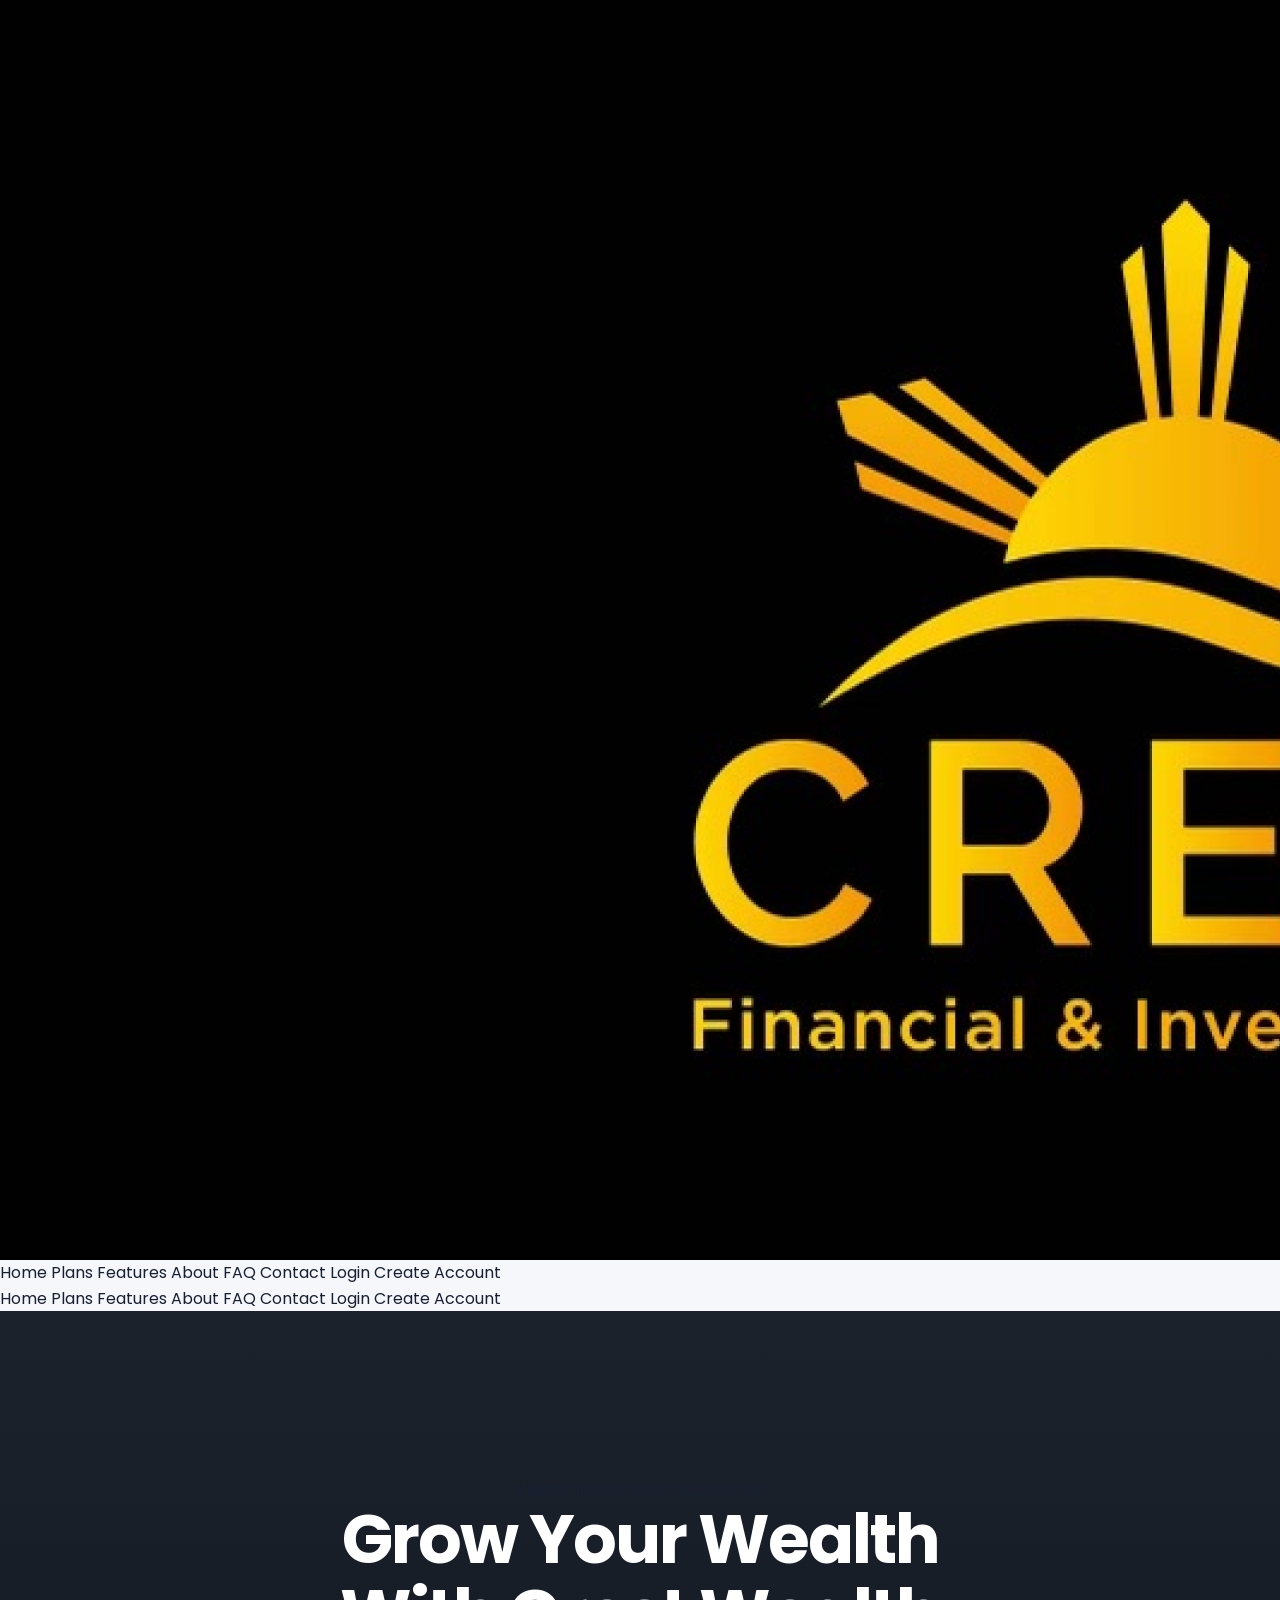
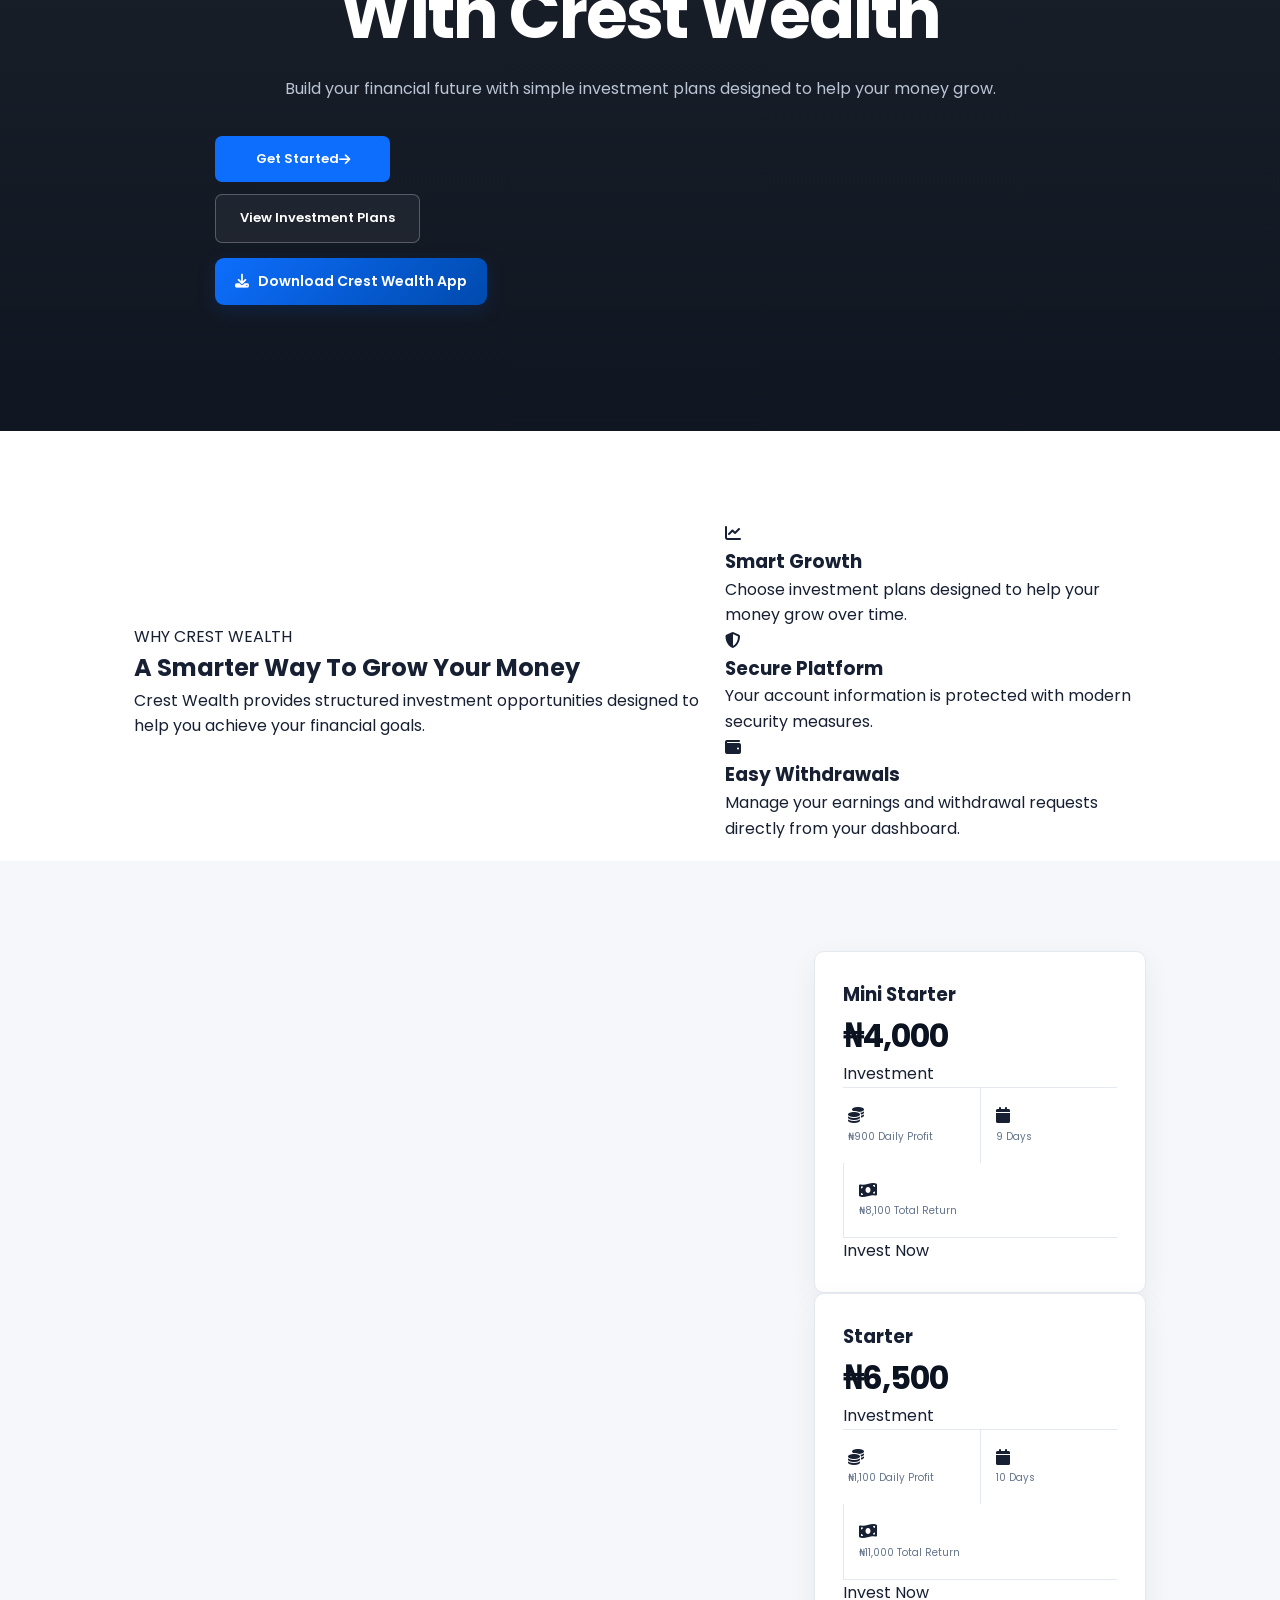
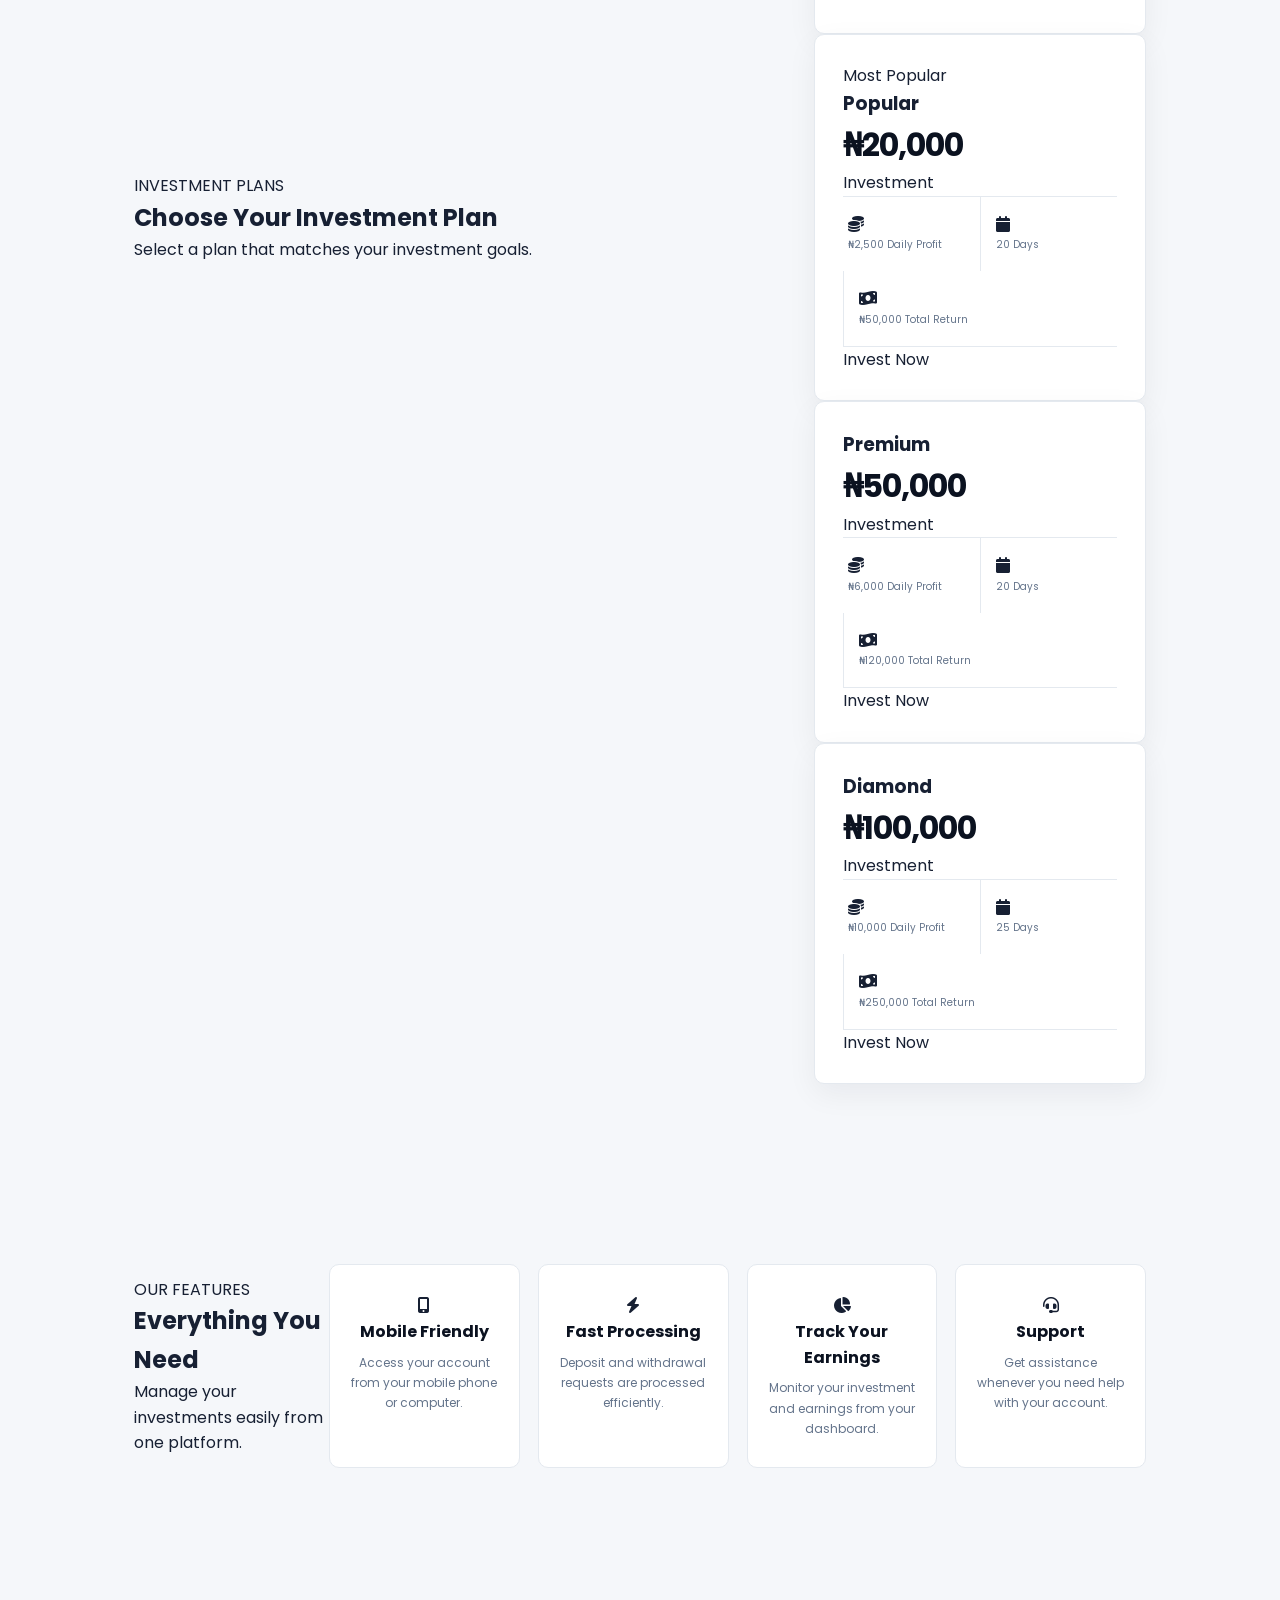
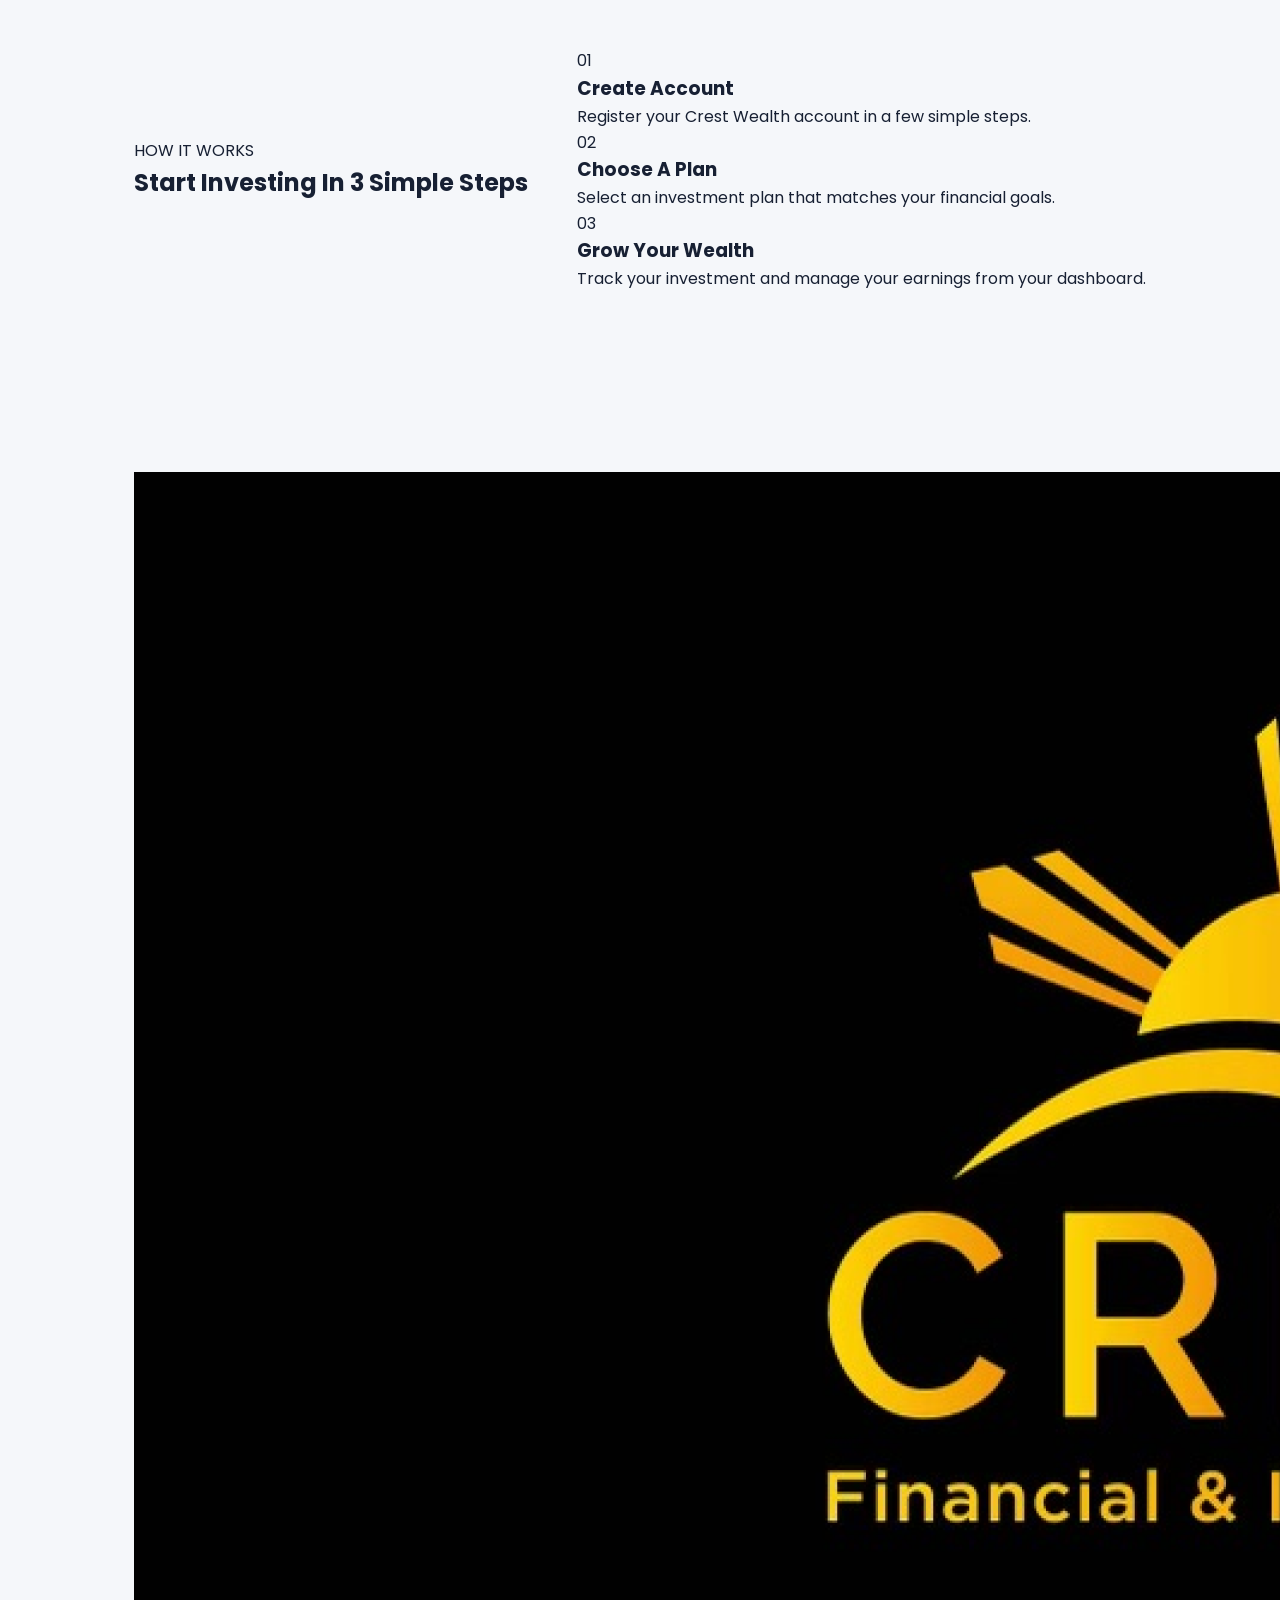
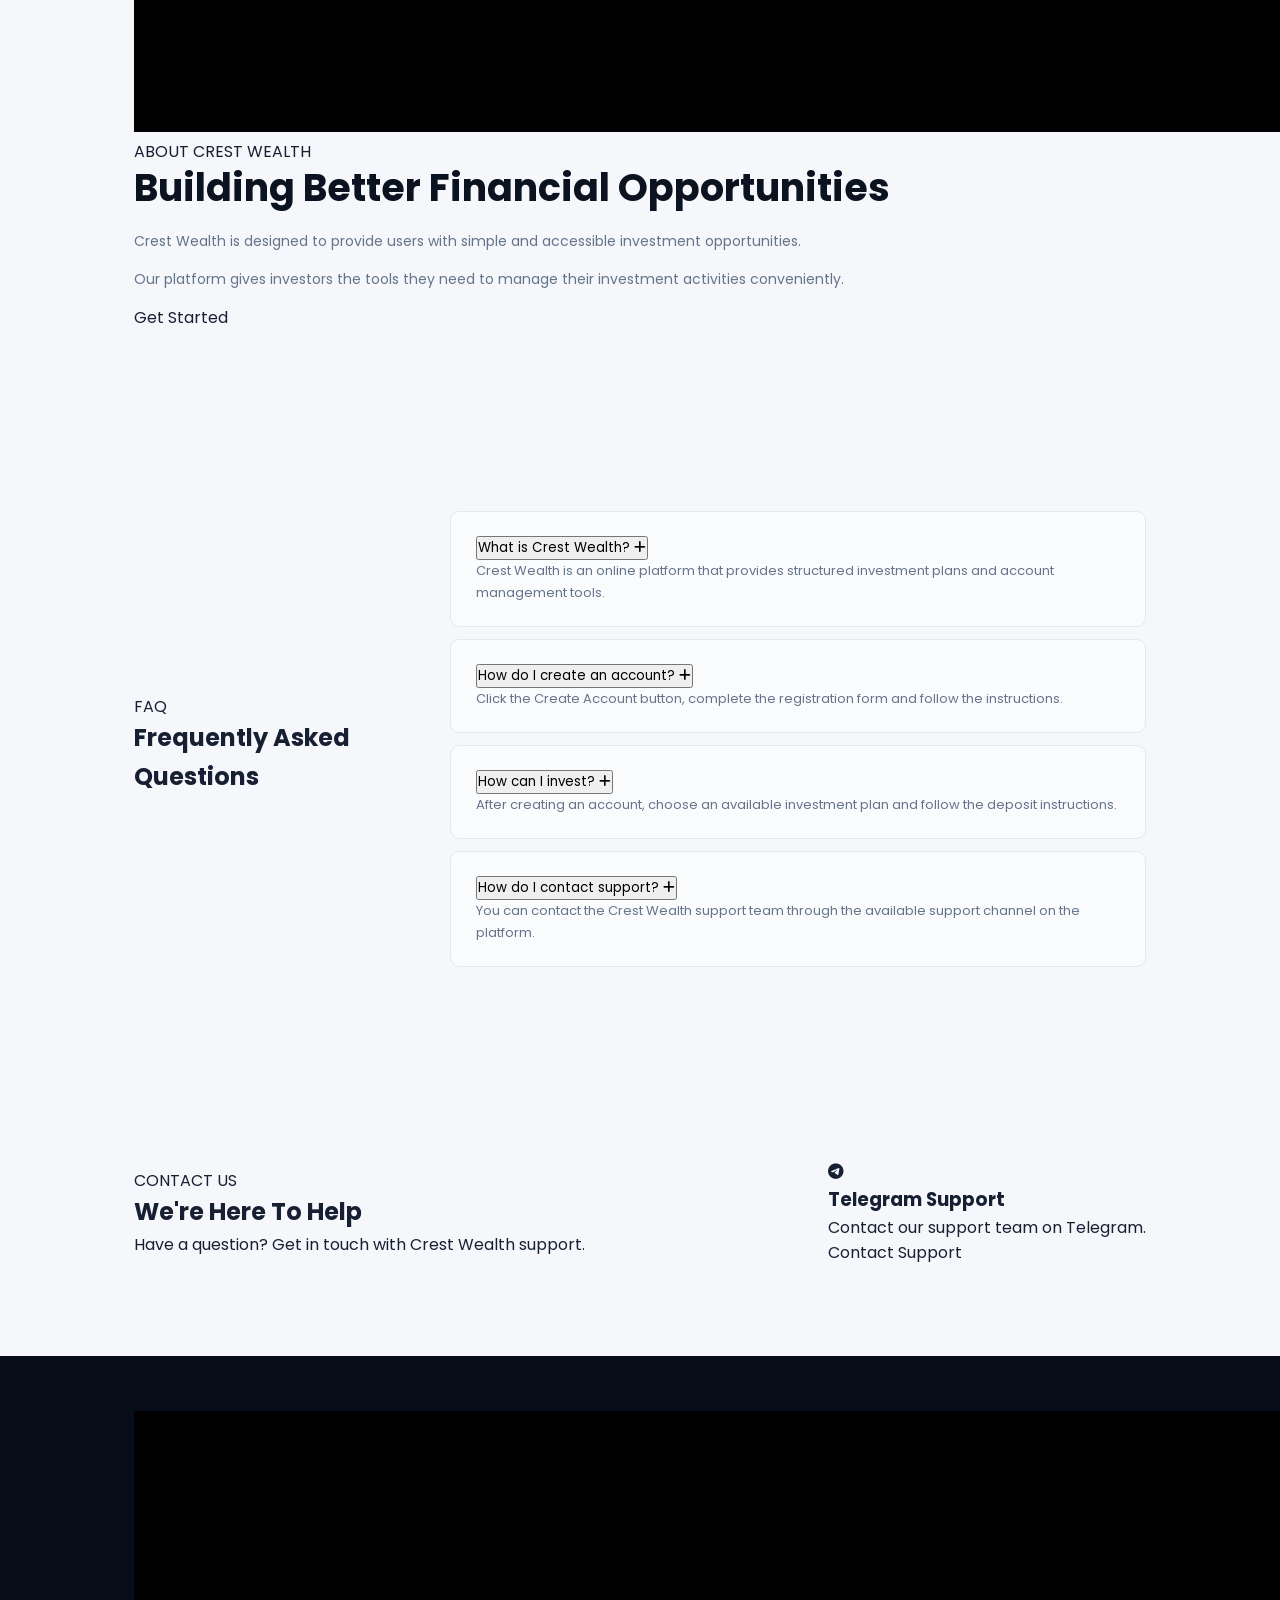
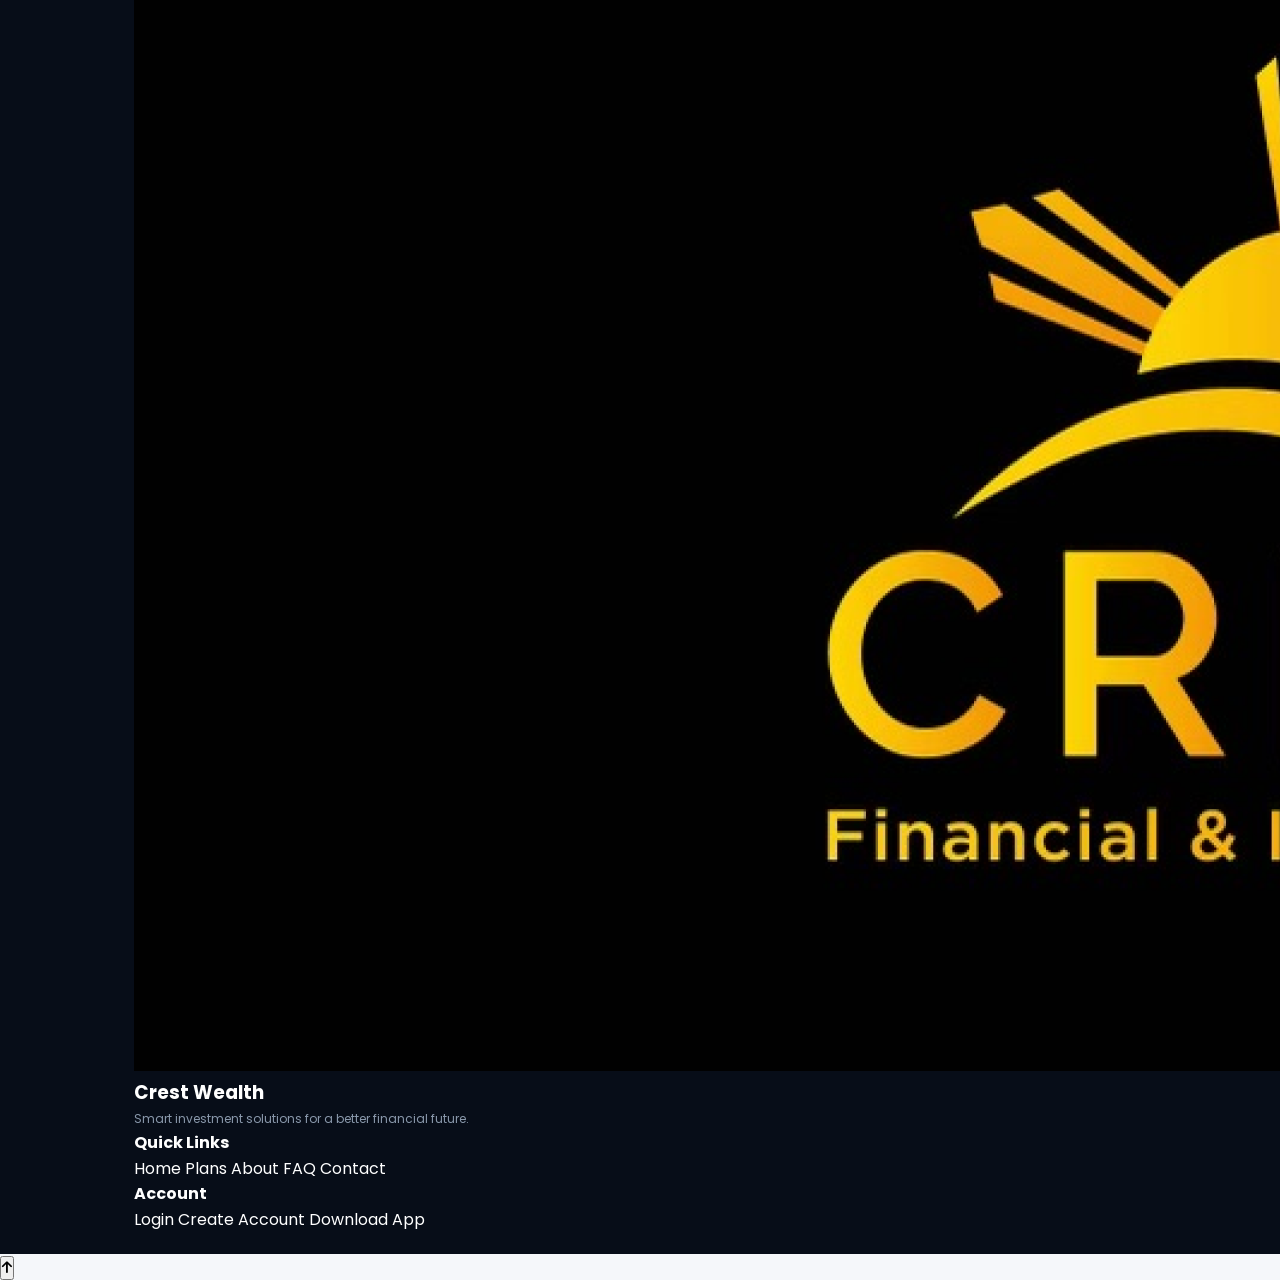
==== commit 596daf09: "Update index.html" ====
--- a/index.html
+++ b/index.html
@@ -1,36 +1,75 @@
-<!DOCTYPE html><html lang="en"><head><meta charset="UTF-8"><meta name="viewport"
+<!DOCTYPE html>
+<html lang="en">
+
+<head>
+
+<meta charset="UTF-8">
+
+<meta name="viewport"
 content="width=device-width, initial-scale=1.0">
 
 <meta name="description"
-content="Crest Wealth Investment — a professional digital platform for managing investments and tracking financial goals.">
-
-<meta name="theme-color" content="#0b1220"><title>Crest Wealth Investment</title><link rel="stylesheet" href="style.css"><link rel="preconnect" href="https://fonts.googleapis.com">
-<link rel="preconnect" href="https://fonts.gstatic.com" crossorigin><link
-href="https://fonts.googleapis.com/css2?family=Poppins:wght@400;500;600;700&display=swap"
-rel="stylesheet"><link
+content="Crest Wealth Investment - Smart and reliable investment opportunities.">
+
+<title>Crest Wealth Investment</title>
+
+<!-- Google Font -->
+<link
+href="https://fonts.googleapis.com/css2?family=Poppins:wght@300;400;500;600;700;800&display=swap"
+rel="stylesheet">
+
+<!-- Font Awesome -->
+<link
 rel="stylesheet"
-href="https://cdnjs.cloudflare.com/ajax/libs/font-awesome/6.6.0/css/all.min.css"><!-- ================= APP DOWNLOAD HEADER STYLE ================= --><style>
+href="https://cdnjs.cloudflare.com/ajax/libs/font-awesome/6.6.0/css/all.min.css">
+
+<!-- Main CSS -->
+<link rel="stylesheet" href="style.css">
+
+<style>
+
+/* ==============================
+   DOWNLOAD APP BUTTON
+============================== */
 
 .download-app-btn {
     display: inline-flex;
     align-items: center;
     justify-content: center;
-    gap: 8px;
-    padding: 11px 18px;
-    background: linear-gradient(135deg, #0d6efd, #004aad);
+    gap: 9px;
+
+    padding: 12px 20px;
+
+    background: linear-gradient(
+        135deg,
+        #0d6efd,
+        #004aad
+    );
+
     color: #ffffff !important;
+
     border-radius: 9px;
+
     text-decoration: none !important;
+
     font-size: 14px;
     font-weight: 600;
+
     white-space: nowrap;
-    box-shadow: 0 6px 18px rgba(0, 74, 173, 0.22);
-    transition: all 0.25s ease;
+
+    box-shadow:
+        0 6px 18px rgba(0, 74, 173, 0.22);
+
+    transition:
+        transform 0.25s ease,
+        box-shadow 0.25s ease;
 }
 
 .download-app-btn:hover {
     transform: translateY(-2px);
-    box-shadow: 0 9px 22px rgba(0, 74, 173, 0.30);
+
+    box-shadow:
+        0 9px 22px rgba(0, 74, 173, 0.30);
 }
 
 .download-app-btn i {
@@ -38,445 +77,1542 @@
 }
 
 
-/* Desktop header spacing */
-
-.header-btn {
+/* ==============================
+   HERO APP BUTTON
+============================== */
+
+.hero-buttons {
     display: flex;
+    flex-direction: column;
+    align-items: flex-start;
+    gap: 12px;
+}
+
+
+/* Keep the normal buttons side-by-side */
+
+.hero-buttons .start-btn,
+.hero-buttons .learn-btn {
+    display: inline-flex;
     align-items: center;
-    gap: 10px;
+    justify-content: center;
 }
 
 
-/* Mobile header */
-
-@media (max-width: 900px) {
-
-    .header-btn {
-        display: none;
+/* Download button slightly separated */
+
+.hero-buttons .download-app-btn {
+    margin-top: 3px;
+}
+
+
+/* Mobile */
+
+@media (max-width: 600px) {
+
+    .hero-buttons {
+        align-items: stretch;
+        width: 100%;
     }
 
-    #navMenu .download-mobile-link {
-        display: block;
+    .hero-buttons .start-btn,
+    .hero-buttons .learn-btn,
+    .hero-buttons .download-app-btn {
+        width: 100%;
+        box-sizing: border-box;
+        text-align: center;
     }
 
 }
 
-
-/* Hide mobile download link on desktop */
-
-.download-mobile-link {
-    display: none;
-}
-
-@media (max-width: 900px) {
-
-    .download-mobile-link {
-        display: block;
-    }
-
-    .download-mobile-link a {
-        display: flex;
-        align-items: center;
-        gap: 10px;
-        color: #ffffff;
-        text-decoration: none;
-        font-weight: 600;
-    }
-
-}
-
-</style></head><body><!-- ================= NAVBAR ================= --><header id="navbar"><div class="container"><a href="#" class="logo"><i class="fa-solid fa-building-columns"></i>
+</style>
+
+</head>
+
+
+<body>
+
+
+<!-- ==============================
+     NAVBAR
+============================== -->
+
+<header class="navbar">
+
+<div class="nav-container">
+
+
+<a href="index.html" class="logo">
+
+<img
+src="1234.png"
+alt="Crest Wealth Logo">
 
 <span>Crest Wealth</span>
 
-</a><nav id="navMenu"><ul><li>
-<a href="#">Home</a>
-</li><li>
-<a href="#plans">Investment Plans</a>
-</li><li>
+</a>
+
+
+<nav class="nav-links">
+
+<a href="index.html">Home</a>
+
+<a href="#plans">Plans</a>
+
+<a href="#features">Features</a>
+
 <a href="#about">About</a>
-</li><li>
-<a href="#how">How It Works</a>
-</li><li>
+
 <a href="#faq">FAQ</a>
-</li><li>
+
 <a href="#contact">Contact</a>
-</li><!-- MOBILE DOWNLOAD --><li class="download-mobile-link"><a
-href="https://github.com/davidyoungarney1-beep/young-invest-frontend/releases/download/v1.0.0/CrestWealth.apk"
-download>
-
-<i class="fas fa-download"></i>
-
-<span>Download App</span>
-
-</a></li></ul></nav><!-- ================= HEADER BUTTONS ================= --><div class="header-btn"><a href="login.html"
-class="login-btn">
-
-Login
-
-</a><a href="register.html"
-class="register-btn">
+
+<a href="login.html">Login</a>
+
+<a href="register.html"
+class="nav-register">
 
 Create Account
 
-</a><a
+</a>
+
+</nav>
+
+
+<button
+class="menu-toggle"
+id="menuToggle"
+aria-label="Open menu">
+
+<i class="fas fa-bars"></i>
+
+</button>
+
+
+</div>
+
+</header>
+
+
+
+<!-- ==============================
+     MOBILE MENU
+============================== -->
+
+<div class="mobile-menu"
+id="mobileMenu">
+
+<a href="index.html">Home</a>
+
+<a href="#plans">Plans</a>
+
+<a href="#features">Features</a>
+
+<a href="#about">About</a>
+
+<a href="#faq">FAQ</a>
+
+<a href="#contact">Contact</a>
+
+<a href="login.html">Login</a>
+
+<a href="register.html"
+class="mobile-register">
+
+Create Account
+
+</a>
+
+</div>
+
+
+
+<!-- ==============================
+     HERO
+============================== -->
+
+<section class="hero">
+
+<div class="hero-content">
+
+
+<div class="hero-text">
+
+<span class="hero-small">
+SMART INVESTMENT SOLUTIONS
+</span>
+
+
+<h1>
+
+Grow Your Wealth
+
+<br>
+
+With Crest Wealth
+
+</h1>
+
+
+<p>
+
+Build your financial future with
+simple investment plans designed
+to help your money grow.
+
+</p>
+
+
+<div class="hero-buttons">
+
+
+<a
+href="register.html"
+class="start-btn">
+
+Get Started
+
+<i class="fas fa-arrow-right"></i>
+
+</a>
+
+
+<a
+href="#plans"
+class="learn-btn">
+
+View Investment Plans
+
+</a>
+
+
+<a
 href="https://github.com/davidyoungarney1-beep/young-invest-frontend/releases/download/v1.0.0/CrestWealth.apk"
 class="download-app-btn"
 download>
 
 <i class="fas fa-download"></i>
 
+Download Crest Wealth App
+
+</a>
+
+
+</div>
+
+</div>
+
+
+</div>
+
+</section>
+
+
+
+<!-- ==============================
+     INTRO
+============================== -->
+
+<section class="intro">
+
+<div class="container">
+
+<div class="section-heading">
+
+<span>WHY CREST WEALTH</span>
+
+<h2>
+
+A Smarter Way To Grow Your Money
+
+</h2>
+
+<p>
+
+Crest Wealth provides structured
+investment opportunities designed
+to help you achieve your financial
+goals.
+
+</p>
+
+</div>
+
+
+<div class="intro-grid">
+
+
+<div class="intro-card">
+
+<i class="fas fa-chart-line"></i>
+
+<h3>
+
+Smart Growth
+
+</h3>
+
+<p>
+
+Choose investment plans designed
+to help your money grow over time.
+
+</p>
+
+</div>
+
+
+<div class="intro-card">
+
+<i class="fas fa-shield-halved"></i>
+
+<h3>
+
+Secure Platform
+
+</h3>
+
+<p>
+
+Your account information is protected
+with modern security measures.
+
+</p>
+
+</div>
+
+
+<div class="intro-card">
+
+<i class="fas fa-wallet"></i>
+
+<h3>
+
+Easy Withdrawals
+
+</h3>
+
+<p>
+
+Manage your earnings and withdrawal
+requests directly from your dashboard.
+
+</p>
+
+</div>
+
+
+</div>
+
+</div>
+
+</section>
+
+
+
+<!-- ==============================
+     INVESTMENT PLANS
+============================== -->
+
+<section
+class="plans-section"
+id="plans">
+
+<div class="container">
+
+
+<div class="section-heading">
+
+<span>INVESTMENT PLANS</span>
+
+<h2>
+
+Choose Your Investment Plan
+
+</h2>
+
+<p>
+
+Select a plan that matches your
+investment goals.
+
+</p>
+
+</div>
+
+
+
+<div class="plans-grid">
+
+
+<!-- MINI STARTER -->
+
+<div class="plan-card">
+
+<div class="plan-header">
+
+<h3>Mini Starter</h3>
+
+</div>
+
+<div class="plan-price">
+
+₦4,000
+
+</div>
+
+<p class="plan-label">
+
+Investment
+
+</p>
+
+
+<div class="plan-details">
+
+<div>
+
+<i class="fas fa-coins"></i>
+
+<span>
+
+₦900 Daily Profit
+
+</span>
+
+</div>
+
+
+<div>
+
+<i class="fas fa-calendar"></i>
+
+<span>
+
+9 Days
+
+</span>
+
+</div>
+
+
+<div>
+
+<i class="fas fa-money-bill-wave"></i>
+
+<span>
+
+₦8,100 Total Return
+
+</span>
+
+</div>
+
+</div>
+
+
+<a
+href="register.html"
+class="plan-btn">
+
+Invest Now
+
+</a>
+
+</div>
+
+
+
+<!-- STARTER -->
+
+<div class="plan-card">
+
+<div class="plan-header">
+
+<h3>Starter</h3>
+
+</div>
+
+<div class="plan-price">
+
+₦6,500
+
+</div>
+
+<p class="plan-label">
+
+Investment
+
+</p>
+
+
+<div class="plan-details">
+
+<div>
+
+<i class="fas fa-coins"></i>
+
+<span>
+
+₦1,100 Daily Profit
+
+</span>
+
+</div>
+
+
+<div>
+
+<i class="fas fa-calendar"></i>
+
+<span>
+
+10 Days
+
+</span>
+
+</div>
+
+
+<div>
+
+<i class="fas fa-money-bill-wave"></i>
+
+<span>
+
+₦11,000 Total Return
+
+</span>
+
+</div>
+
+</div>
+
+
+<a
+href="register.html"
+class="plan-btn">
+
+Invest Now
+
+</a>
+
+</div>
+
+
+
+<!-- POPULAR -->
+
+<div class="plan-card popular">
+
+<div class="popular-label">
+
+Most Popular
+
+</div>
+
+
+<div class="plan-header">
+
+<h3>Popular</h3>
+
+</div>
+
+
+<div class="plan-price">
+
+₦20,000
+
+</div>
+
+<p class="plan-label">
+
+Investment
+
+</p>
+
+
+<div class="plan-details">
+
+<div>
+
+<i class="fas fa-coins"></i>
+
+<span>
+
+₦2,500 Daily Profit
+
+</span>
+
+</div>
+
+
+<div>
+
+<i class="fas fa-calendar"></i>
+
+<span>
+
+20 Days
+
+</span>
+
+</div>
+
+
+<div>
+
+<i class="fas fa-money-bill-wave"></i>
+
+<span>
+
+₦50,000 Total Return
+
+</span>
+
+</div>
+
+</div>
+
+
+<a
+href="register.html"
+class="plan-btn">
+
+Invest Now
+
+</a>
+
+</div>
+
+
+
+<!-- PREMIUM -->
+
+<div class="plan-card">
+
+<div class="plan-header">
+
+<h3>Premium</h3>
+
+</div>
+
+
+<div class="plan-price">
+
+₦50,000
+
+</div>
+
+<p class="plan-label">
+
+Investment
+
+</p>
+
+
+<div class="plan-details">
+
+<div>
+
+<i class="fas fa-coins"></i>
+
+<span>
+
+₦6,000 Daily Profit
+
+</span>
+
+</div>
+
+
+<div>
+
+<i class="fas fa-calendar"></i>
+
+<span>
+
+20 Days
+
+</span>
+
+</div>
+
+
+<div>
+
+<i class="fas fa-money-bill-wave"></i>
+
+<span>
+
+₦120,000 Total Return
+
+</span>
+
+</div>
+
+</div>
+
+
+<a
+href="register.html"
+class="plan-btn">
+
+Invest Now
+
+</a>
+
+</div>
+
+
+
+<!-- DIAMOND -->
+
+<div class="plan-card">
+
+<div class="plan-header">
+
+<h3>Diamond</h3>
+
+</div>
+
+
+<div class="plan-price">
+
+₦100,000
+
+</div>
+
+<p class="plan-label">
+
+Investment
+
+</p>
+
+
+<div class="plan-details">
+
+<div>
+
+<i class="fas fa-coins"></i>
+
+<span>
+
+₦10,000 Daily Profit
+
+</span>
+
+</div>
+
+
+<div>
+
+<i class="fas fa-calendar"></i>
+
+<span>
+
+25 Days
+
+</span>
+
+</div>
+
+
+<div>
+
+<i class="fas fa-money-bill-wave"></i>
+
+<span>
+
+₦250,000 Total Return
+
+</span>
+
+</div>
+
+</div>
+
+
+<a
+href="register.html"
+class="plan-btn">
+
+Invest Now
+
+</a>
+
+</div>
+
+
+</div>
+
+</div>
+
+</section>
+
+
+
+<!-- ==============================
+     FEATURES
+============================== -->
+
+<section
+class="features-section"
+id="features">
+
+<div class="container">
+
+
+<div class="section-heading">
+
+<span>OUR FEATURES</span>
+
+<h2>
+
+Everything You Need
+
+</h2>
+
+<p>
+
+Manage your investments easily
+from one platform.
+
+</p>
+
+</div>
+
+
+<div class="features-grid">
+
+
+<div class="feature-card">
+
+<i class="fas fa-mobile-screen-button"></i>
+
+<h3>
+
+Mobile Friendly
+
+</h3>
+
+<p>
+
+Access your account from your
+mobile phone or computer.
+
+</p>
+
+</div>
+
+
+<div class="feature-card">
+
+<i class="fas fa-bolt"></i>
+
+<h3>
+
+Fast Processing
+
+</h3>
+
+<p>
+
+Deposit and withdrawal requests
+are processed efficiently.
+
+</p>
+
+</div>
+
+
+<div class="feature-card">
+
+<i class="fas fa-chart-pie"></i>
+
+<h3>
+
+Track Your Earnings
+
+</h3>
+
+<p>
+
+Monitor your investment and earnings
+from your dashboard.
+
+</p>
+
+</div>
+
+
+<div class="feature-card">
+
+<i class="fas fa-headset"></i>
+
+<h3>
+
+Support
+
+</h3>
+
+<p>
+
+Get assistance whenever you need
+help with your account.
+
+</p>
+
+</div>
+
+
+</div>
+
+</div>
+
+</section>
+
+
+
+<!-- ==============================
+     HOW IT WORKS
+============================== -->
+
+<section class="how-section">
+
+<div class="container">
+
+
+<div class="section-heading">
+
+<span>HOW IT WORKS</span>
+
+<h2>
+
+Start Investing In 3 Simple Steps
+
+</h2>
+
+</div>
+
+
+<div class="steps-grid">
+
+
+<div class="step-card">
+
+<div class="step-number">
+
+01
+
+</div>
+
+<h3>
+
+Create Account
+
+</h3>
+
+<p>
+
+Register your Crest Wealth account
+in a few simple steps.
+
+</p>
+
+</div>
+
+
+<div class="step-card">
+
+<div class="step-number">
+
+02
+
+</div>
+
+<h3>
+
+Choose A Plan
+
+</h3>
+
+<p>
+
+Select an investment plan that
+matches your financial goals.
+
+</p>
+
+</div>
+
+
+<div class="step-card">
+
+<div class="step-number">
+
+03
+
+</div>
+
+<h3>
+
+Grow Your Wealth
+
+</h3>
+
+<p>
+
+Track your investment and manage
+your earnings from your dashboard.
+
+</p>
+
+</div>
+
+
+</div>
+
+</div>
+
+</section>
+
+
+
+<!-- ==============================
+     ABOUT
+============================== -->
+
+<section
+class="about-section"
+id="about">
+
+<div class="container">
+
+
+<div class="about-content">
+
+
+<div class="about-image">
+
+<img
+src="1234.png"
+alt="Crest Wealth">
+
+</div>
+
+
+<div class="about-text">
+
+<span>ABOUT CREST WEALTH</span>
+
+<h2>
+
+Building Better Financial
+Opportunities
+
+</h2>
+
+
+<p>
+
+Crest Wealth is designed to provide
+users with simple and accessible
+investment opportunities.
+
+</p>
+
+
+<p>
+
+Our platform gives investors the
+tools they need to manage their
+investment activities conveniently.
+
+</p>
+
+
+<a
+href="register.html"
+class="about-btn">
+
+Get Started
+
+</a>
+
+</div>
+
+
+</div>
+
+</div>
+
+</section>
+
+
+
+<!-- ==============================
+     FAQ
+============================== -->
+
+<section
+class="faq-section"
+id="faq">
+
+<div class="container">
+
+
+<div class="section-heading">
+
+<span>FAQ</span>
+
+<h2>
+
+Frequently Asked Questions
+
+</h2>
+
+</div>
+
+
+<div class="faq-container">
+
+
+<div class="faq-item">
+
+<button class="faq-question">
+
+What is Crest Wealth?
+
+<i class="fas fa-plus"></i>
+
+</button>
+
+<div class="faq-answer">
+
+<p>
+
+Crest Wealth is an online platform
+that provides structured investment
+plans and account management tools.
+
+</p>
+
+</div>
+
+</div>
+
+
+<div class="faq-item">
+
+<button class="faq-question">
+
+How do I create an account?
+
+<i class="fas fa-plus"></i>
+
+</button>
+
+<div class="faq-answer">
+
+<p>
+
+Click the Create Account button,
+complete the registration form and
+follow the instructions.
+
+</p>
+
+</div>
+
+</div>
+
+
+<div class="faq-item">
+
+<button class="faq-question">
+
+How can I invest?
+
+<i class="fas fa-plus"></i>
+
+</button>
+
+<div class="faq-answer">
+
+<p>
+
+After creating an account, choose
+an available investment plan and
+follow the deposit instructions.
+
+</p>
+
+</div>
+
+</div>
+
+
+<div class="faq-item">
+
+<button class="faq-question">
+
+How do I contact support?
+
+<i class="fas fa-plus"></i>
+
+</button>
+
+<div class="faq-answer">
+
+<p>
+
+You can contact the Crest Wealth
+support team through the available
+support channel on the platform.
+
+</p>
+
+</div>
+
+</div>
+
+
+</div>
+
+</div>
+
+</section>
+
+
+
+<!-- ==============================
+     CONTACT
+============================== -->
+
+<section
+class="contact-section"
+id="contact">
+
+<div class="container">
+
+
+<div class="section-heading">
+
+<span>CONTACT US</span>
+
+<h2>
+
+We're Here To Help
+
+</h2>
+
+<p>
+
+Have a question? Get in touch
+with Crest Wealth support.
+
+</p>
+
+</div>
+
+
+<div class="contact-grid">
+
+
+<div class="contact-card">
+
+<i class="fab fa-telegram"></i>
+
+<h3>
+
+Telegram Support
+
+</h3>
+
+<p>
+
+Contact our support team on Telegram.
+
+</p>
+
+
+<a
+href="https://t.me/Crestwealth"
+target="_blank">
+
+Contact Support
+
+</a>
+
+</div>
+
+
+</div>
+
+</div>
+
+</section>
+
+
+
+<!-- ==============================
+     FOOTER
+============================== -->
+
+<footer class="footer">
+
+<div class="container">
+
+
+<div class="footer-content">
+
+
+<div class="footer-brand">
+
+<img
+src="1234.png"
+alt="Crest Wealth Logo">
+
+
+<h3>
+
+Crest Wealth
+
+</h3>
+
+
+<p>
+
+Smart investment solutions
+for a better financial future.
+
+</p>
+
+</div>
+
+
+<div class="footer-links">
+
+<h4>
+
+Quick Links
+
+</h4>
+
+<a href="index.html">Home</a>
+
+<a href="#plans">Plans</a>
+
+<a href="#about">About</a>
+
+<a href="#faq">FAQ</a>
+
+<a href="#contact">Contact</a>
+
+</div>
+
+
+<div class="footer-links">
+
+<h4>
+
+Account
+
+</h4>
+
+<a href="login.html">
+
+Login
+
+</a>
+
+<a href="register.html">
+
+Create Account
+
+</a>
+
+<a
+href="https://github.com/davidyoungarney1-beep/young-invest-frontend/releases/download/v1.0.0/CrestWealth.apk"
+download>
+
 Download App
 
-</a></div><button
-class="menu-toggle"
-type="button"
-aria-label="Open menu"
-aria-controls="navMenu">
-
-<i class="fa-solid fa-bars"></i>
-
-</button></div></header><!-- ================= HERO ================= --><main><section class="hero"><div class="hero-content"><div class="hero-label"><i class="fa-solid fa-chart-line"></i>
-
-Investment Management
-
-</div><h1>Build Your Financial Future
-With A Smarter Approach
-
-</h1><p>Crest Wealth Investment provides a straightforward
-digital platform for managing investments, monitoring
-returns and keeping track of your financial goals.
-
-</p><div class="hero-buttons"><a href="register.html"
-class="start-btn">
-
-Get Started
-
-<i class="fas fa-arrow-right"></i>
-
-</a><a href="#plans"
-class="learn-btn">
-
-View Investment Plans
-
-</a></div></div></section><!-- ================= INTRO ================= --><section class="intro"><div class="section-title"><h5>
-INVESTMENT SOLUTIONS
-</h5><h2>
-Investment Plans Designed Around Your Goals
-</h2><p>Choose from our available investment packages
-and manage your investment directly from your account.
-
-</p></div></section><!-- ================= PLANS ================= --><section class="plans"
-id="plans"><div class="plans-container"><!-- MINI STARTER --><article class="plan-card"><div class="plan-top"><span class="plan-name">
-Mini Starter
-</span><span class="plan-icon">
-<i class="fas fa-seedling"></i>
-</span></div><div class="plan-price">
-₦4,000
-</div><p class="plan-subtitle">
-Entry Investment Plan
-</p><div class="plan-profit"><strong>
-₦900
-</strong><span>
-Daily Return
-</span></div><div class="plan-details"><div><span>
-Duration
-</span><strong>
-9 Days
-</strong></div><div><span>
-Total Return
-</span><strong>
-₦8,100
-</strong></div></div><a href="register.html"
-class="plan-button">
-
-Invest Now
-
-<i class="fas fa-arrow-right"></i>
-
-</a></article><!-- STARTER --><article class="plan-card"><div class="plan-top"><span class="plan-name">
-Starter
-</span><span class="plan-icon"><i class="fas fa-chart-line"></i>
-
-</span></div><div class="plan-price">
-₦6,500
-</div><p class="plan-subtitle">
-Starter Investment Plan
-</p><div class="plan-profit"><strong>
-₦1,100
-</strong><span>
-Daily Return
-</span></div><div class="plan-details"><div><span>
-Duration
-</span><strong>
-10 Days
-</strong></div><div><span>
-Total Return
-</span><strong>
-₦11,000
-</strong></div></div><a href="register.html"
-class="plan-button">
-
-Invest Now
-
-<i class="fas fa-arrow-right"></i>
-
-</a></article><!-- POPULAR --><article class="plan-card featured"><div class="featured-label">
-Recommended
-</div><div class="plan-top"><span class="plan-name">
-Popular
-</span><span class="plan-icon"><i class="fas fa-chart-pie"></i>
-
-</span></div><div class="plan-price">
-₦20,000
-</div><p class="plan-subtitle">
-Popular Investment Plan
-</p><div class="plan-profit"><strong>
-₦2,500
-</strong><span>
-Daily Return
-</span></div><div class="plan-details"><div><span>
-Duration
-</span><strong>
-20 Days
-</strong></div><div><span>
-Total Return
-</span><strong>
-₦50,000
-</strong></div></div><a href="register.html"
-class="plan-button">
-
-Invest Now
-
-<i class="fas fa-arrow-right"></i>
-
-</a></article><!-- PREMIUM --><article class="plan-card"><div class="plan-top"><span class="plan-name">
-Premium
-</span><span class="plan-icon"><i class="fas fa-gem"></i>
-
-</span></div><div class="plan-price">
-₦50,000
-</div><p class="plan-subtitle">
-Premium Investment Plan
-</p><div class="plan-profit"><strong>
-₦6,000
-</strong><span>
-Daily Return
-</span></div><div class="plan-details"><div><span>
-Duration
-</span><strong>
-20 Days
-</strong></div><div><span>
-Total Return
-</span><strong>
-₦120,000
-</strong></div></div><a href="register.html"
-class="plan-button">
-
-Invest Now
-
-<i class="fas fa-arrow-right"></i>
-
-</a></article><!-- DIAMOND --><article class="plan-card"><div class="plan-top"><span class="plan-name">
-Diamond
-</span><span class="plan-icon"><i class="fas fa-diamond"></i>
-
-</span></div><div class="plan-price">
-₦100,000
-</div><p class="plan-subtitle">
-Diamond Investment Plan
-</p><div class="plan-profit"><strong>
-₦10,000
-</strong><span>
-Daily Return
-</span></div><div class="plan-details"><div><span>
-Duration
-</span><strong>
-25 Days
-</strong></div><div><span>
-Total Return
-</span><strong>
-₦250,000
-</strong></div></div><a href="register.html"
-class="plan-button">
-
-Invest Now
-
-<i class="fas fa-arrow-right"></i>
-
-</a></article></div></section><!-- ================= FEATURES ================= --><section class="features"><div class="section-title"><h5>
-PLATFORM FEATURES
-</h5><h2>
-A Simple Way To Manage Your Investment
-</h2><p>Everything you need to manage your account
-is available from one convenient platform.
-
-</p></div><div class="features-grid"><article class="feature-card"><div class="feature-icon"><i class="fas fa-shield-halved"></i>
-
-</div><h3>
-Account Security
-</h3><p>Modern security practices are used to help
-protect your account and personal information.
-
-</p></article><article class="feature-card"><div class="feature-icon"><i class="fas fa-wallet"></i>
-
-</div><h3>
-Easy Deposits
-</h3><p>Fund your account using the available deposit
-process and keep your payment records organized.
-
-</p></article><article class="feature-card"><div class="feature-icon"><i class="fas fa-chart-line"></i>
-
-</div><h3>
-Investment Tracking
-</h3><p>Monitor your investment information and
-available returns directly from your dashboard.
-
-</p></article><article class="feature-card"><div class="feature-icon"><i class="fas fa-headset"></i>
-
-</div><h3>
-Customer Support
-</h3><p>Get assistance when you need help with
-your account or investment activity.
-
-</p></article></div></section><!-- ================= HOW IT WORKS ================= --><section class="how"
-id="how"><div class="section-title"><h5>
-HOW IT WORKS
-</h5><h2>
-Getting Started Is Simple
-</h2><p>Follow a straightforward process to begin
-managing your investment.
-
-</p></div><div class="how-grid"><article class="how-card"><div class="number">
-01
-</div><h3>
-Create Your Account
-</h3><p>Register for an account and provide
-the required information.
-
-</p></article><article class="how-card"><div class="number">
-02
-</div><h3>
-Fund Your Account
-</h3><p>Make a deposit using the available
-payment instructions.
-
-</p></article><article class="how-card"><div class="number">
-03
-</div><h3>
-Select A Plan
-</h3><p>Choose an investment package based
-on your selected amount.
-
-</p></article><article class="how-card"><div class="number">
-04
-</div><h3>
-Monitor Your Investment
-</h3><p>Use your dashboard to monitor your
-investment and eligible returns.
-
-</p></article></div></section><!-- ================= ABOUT ================= --><section class="about"
-id="about"><div class="about-container"><div class="about-icon"><i class="fa-solid fa-building-columns"></i>
-
-</div><div class="about-content"><h5>
-ABOUT CREST WEALTH
-</h5><h2>
-Focused On A Clear And Simple Investment Experience
-</h2><p>Crest Wealth Investment is a digital platform
-created to provide users with a convenient way
-to manage investment activities from one account.
-
-</p><p>Our platform focuses on a simple interface,
-clear investment information and accessible
-account management tools.
-
-</p><a href="register.html"
-class="about-button">
-
-Create An Account
-
-</a></div></div></section><!-- ================= FAQ ================= --><section class="faq"
-id="faq"><div class="section-title"><h5>
-FAQ
-</h5><h2>
-Frequently Asked Questions
-</h2></div><div class="faq-container"><article class="faq-item"><h3>
-How do I create an account?
-</h3><p>Click Create Account and complete the
-registration form with the required details.
-
-</p></article><article class="faq-item"><h3>
-How do I make a deposit?
-</h3><p>After logging into your account, open the
-deposit section and follow the payment instructions.
-
-</p></article><article class="faq-item"><h3>
-How can I select an investment plan?
-</h3><p>Choose the investment plan that suits your
-intended investment amount and follow the
-instructions provided.
-
-</p></article><article class="faq-item"><h3>
-Where can I monitor my investment?
-</h3><p>Your dashboard provides access to your
-investment information and account activity.
-
-</p></article></div></section><!-- ================= CONTACT ================= --><section class="contact"
-id="contact"><div class="section-title"><h5>
-CONTACT
-</h5><h2>
-Need Assistance?
-</h2><p>Contact our support team for assistance
-with your account.
-
-</p></div><div class="contact-container"><div class="contact-item"><i class="fas fa-envelope"></i>
-
-<div><h3>
-Email
-</h3><p>
-support@crestwealthinvestment.com
-</p></div></div><div class="contact-item"><i class="fas fa-headset"></i>
-
-<div><h3>
-Customer Support
-</h3><p>
-Available through the platform.
-</p></div></div><div class="contact-item"><i class="fas fa-location-dot"></i>
-
-<div><h3>
-Location
-</h3><p>
-Nigeria
-</p></div></div></div></section></main><!-- ================= FOOTER ================= --><footer><div class="footer-container"><div class="footer-main"><div class="footer-brand"><div class="logo"><i class="fa-solid fa-building-columns"></i>
-
-<span>
-Crest Wealth
-</span></div><p>A digital investment platform designed
-for simple and convenient investment management.
-
-</p></div><div class="footer-column"><h3>
-Company
-</h3><a href="#about">
-About
-</a><a href="#plans">
-Investment Plans
-</a><a href="#how">
-How It Works
-</a></div><div class="footer-column"><h3>
-Support
-</h3><a href="#faq">
-FAQ
-</a><a href="#contact">
-Contact
-</a><a href="login.html">
-Login
-</a></div></div><div class="footer-bottom"><p>
-© 2026 Crest Wealth Investment. All Rights Reserved.
-</p></div></div></footer><!-- ================= BACK TO TOP ================= --><button
-id="topBtn"
-type="button"
+</a>
+
+</div>
+
+
+</div>
+
+
+<div class="footer-bottom">
+
+<p>
+
+© 2026 Crest Wealth. All Rights Reserved.
+
+</p>
+
+</div>
+
+
+</div>
+
+</footer>
+
+
+
+<!-- ==============================
+     BACK TO TOP
+============================== -->
+
+<button
+id="backToTop"
+class="back-to-top"
 aria-label="Back to top">
 
 <i class="fas fa-arrow-up"></i>
 
-</button><script src="script.js"></script></body></html>
+</button>
+
+
+
+<!-- ==============================
+     JAVASCRIPT
+============================== -->
+
+<script>
+
+/* ==============================
+   MOBILE MENU
+============================== */
+
+const menuToggle =
+document.getElementById("menuToggle");
+
+const mobileMenu =
+document.getElementById("mobileMenu");
+
+
+menuToggle.addEventListener(
+"click",
+function() {
+
+mobileMenu.classList.toggle("active");
+
+}
+);
+
+
+/* Close mobile menu */
+
+document.querySelectorAll(
+".mobile-menu a"
+).forEach(function(link) {
+
+link.addEventListener(
+"click",
+function() {
+
+mobileMenu.classList.remove("active");
+
+}
+);
+
+});
+
+
+
+/* ==============================
+   FAQ
+============================== */
+
+document.querySelectorAll(
+".faq-question"
+).forEach(function(question) {
+
+question.addEventListener(
+"click",
+function() {
+
+const answer =
+this.nextElementSibling;
+
+const icon =
+this.querySelector("i");
+
+
+answer.classList.toggle("active");
+
+
+if (
+answer.classList.contains("active")
+) {
+
+icon.classList.remove("fa-plus");
+
+icon.classList.add("fa-minus");
+
+} else {
+
+icon.classList.remove("fa-minus");
+
+icon.classList.add("fa-plus");
+
+}
+
+}
+);
+
+});
+
+
+
+/* ==============================
+   BACK TO TOP
+============================== */
+
+const backToTop =
+document.getElementById("backToTop");
+
+
+window.addEventListener(
+"scroll",
+function() {
+
+if (window.scrollY > 400) {
+
+backToTop.classList.add("show");
+
+} else {
+
+backToTop.classList.remove("show");
+
+}
+
+}
+);
+
+
+backToTop.addEventListener(
+"click",
+function() {
+
+window.scrollTo({
+
+top: 0,
+
+behavior: "smooth"
+
+});
+
+}
+);
+
+</script>
+
+
+</body>
+</html>
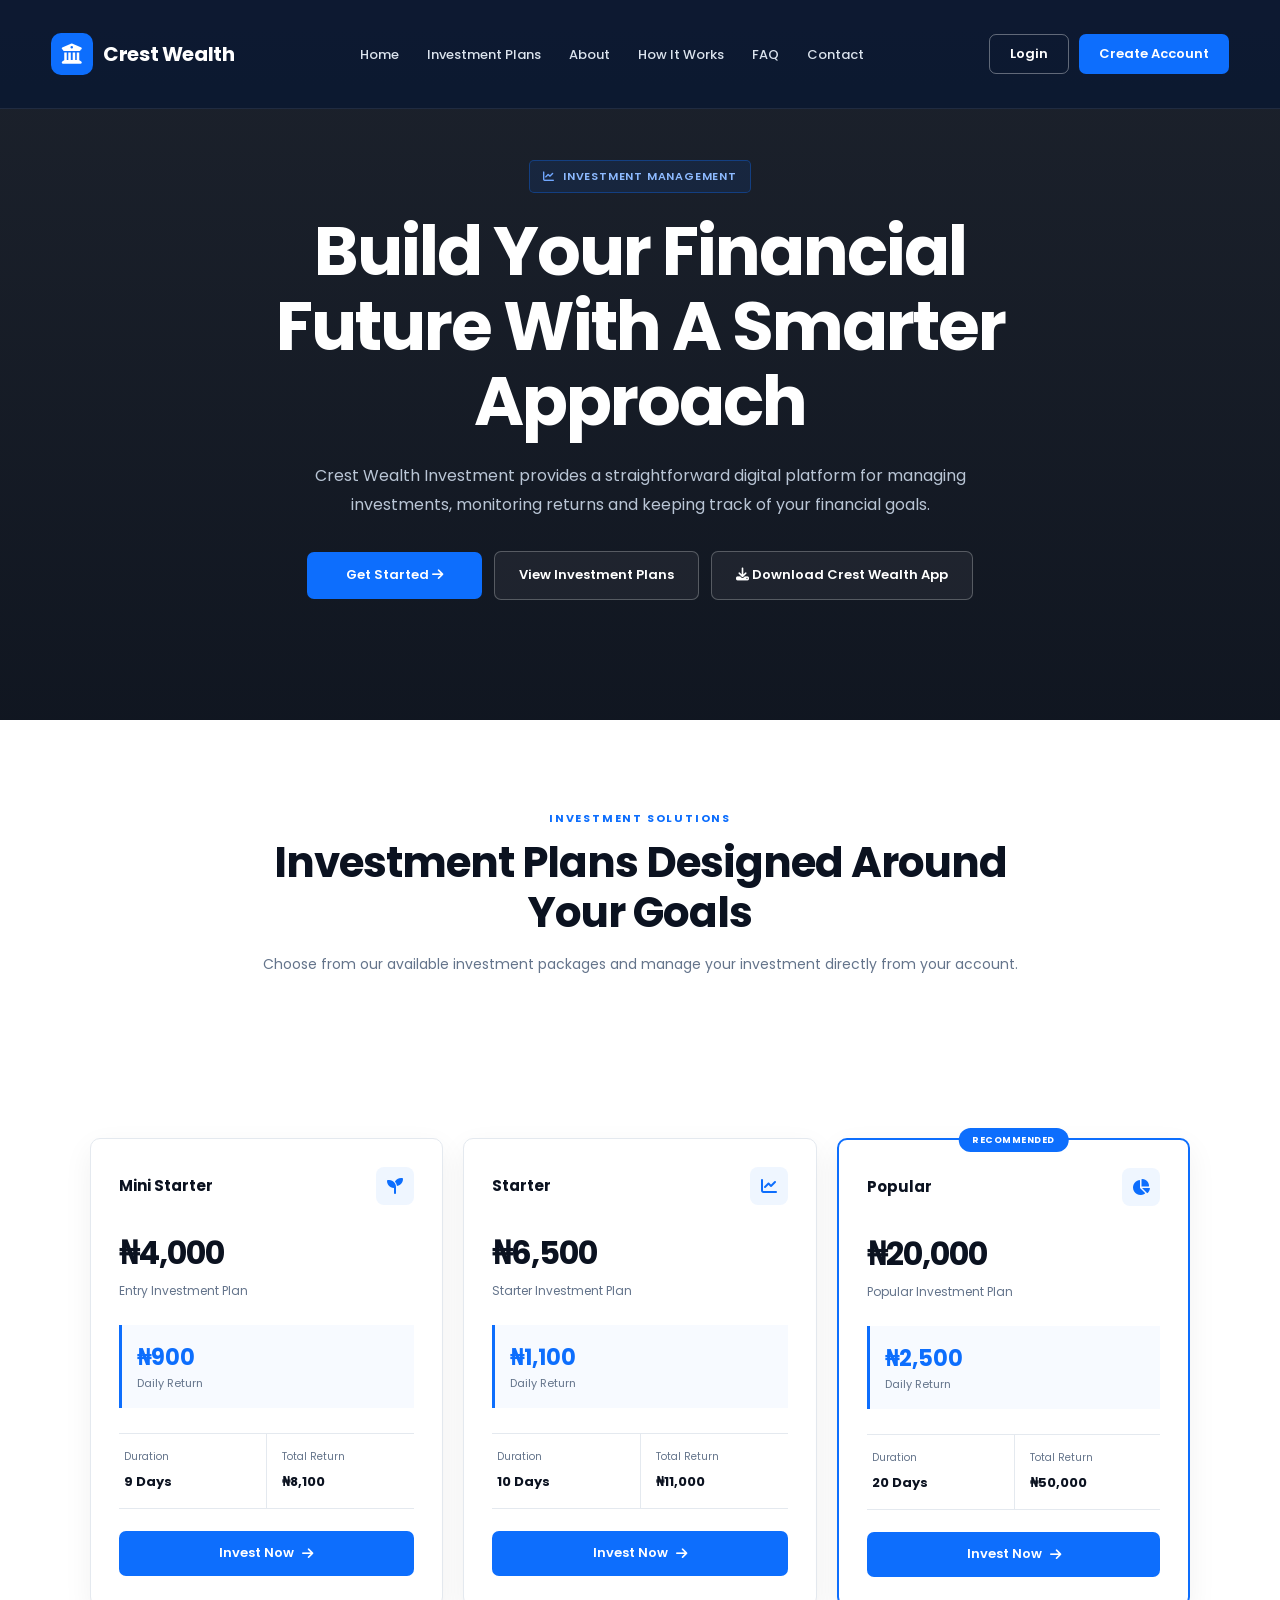
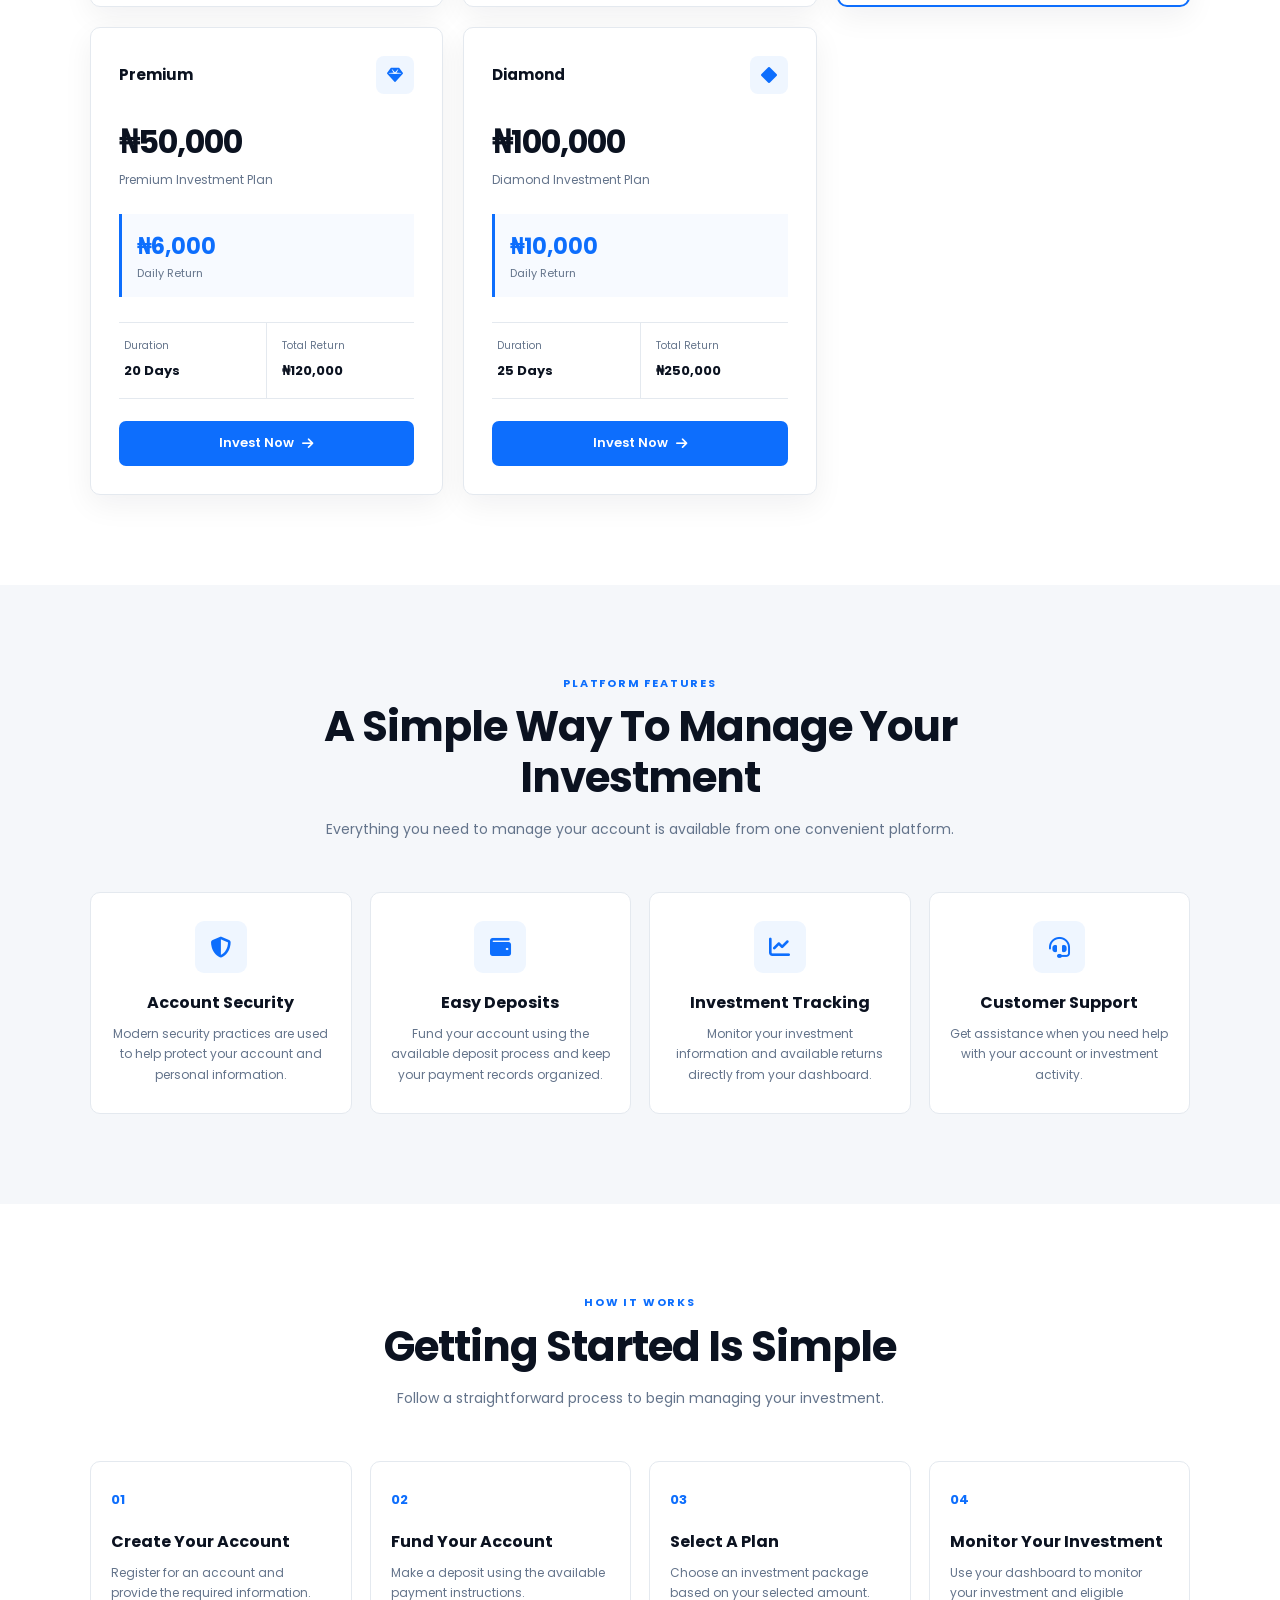
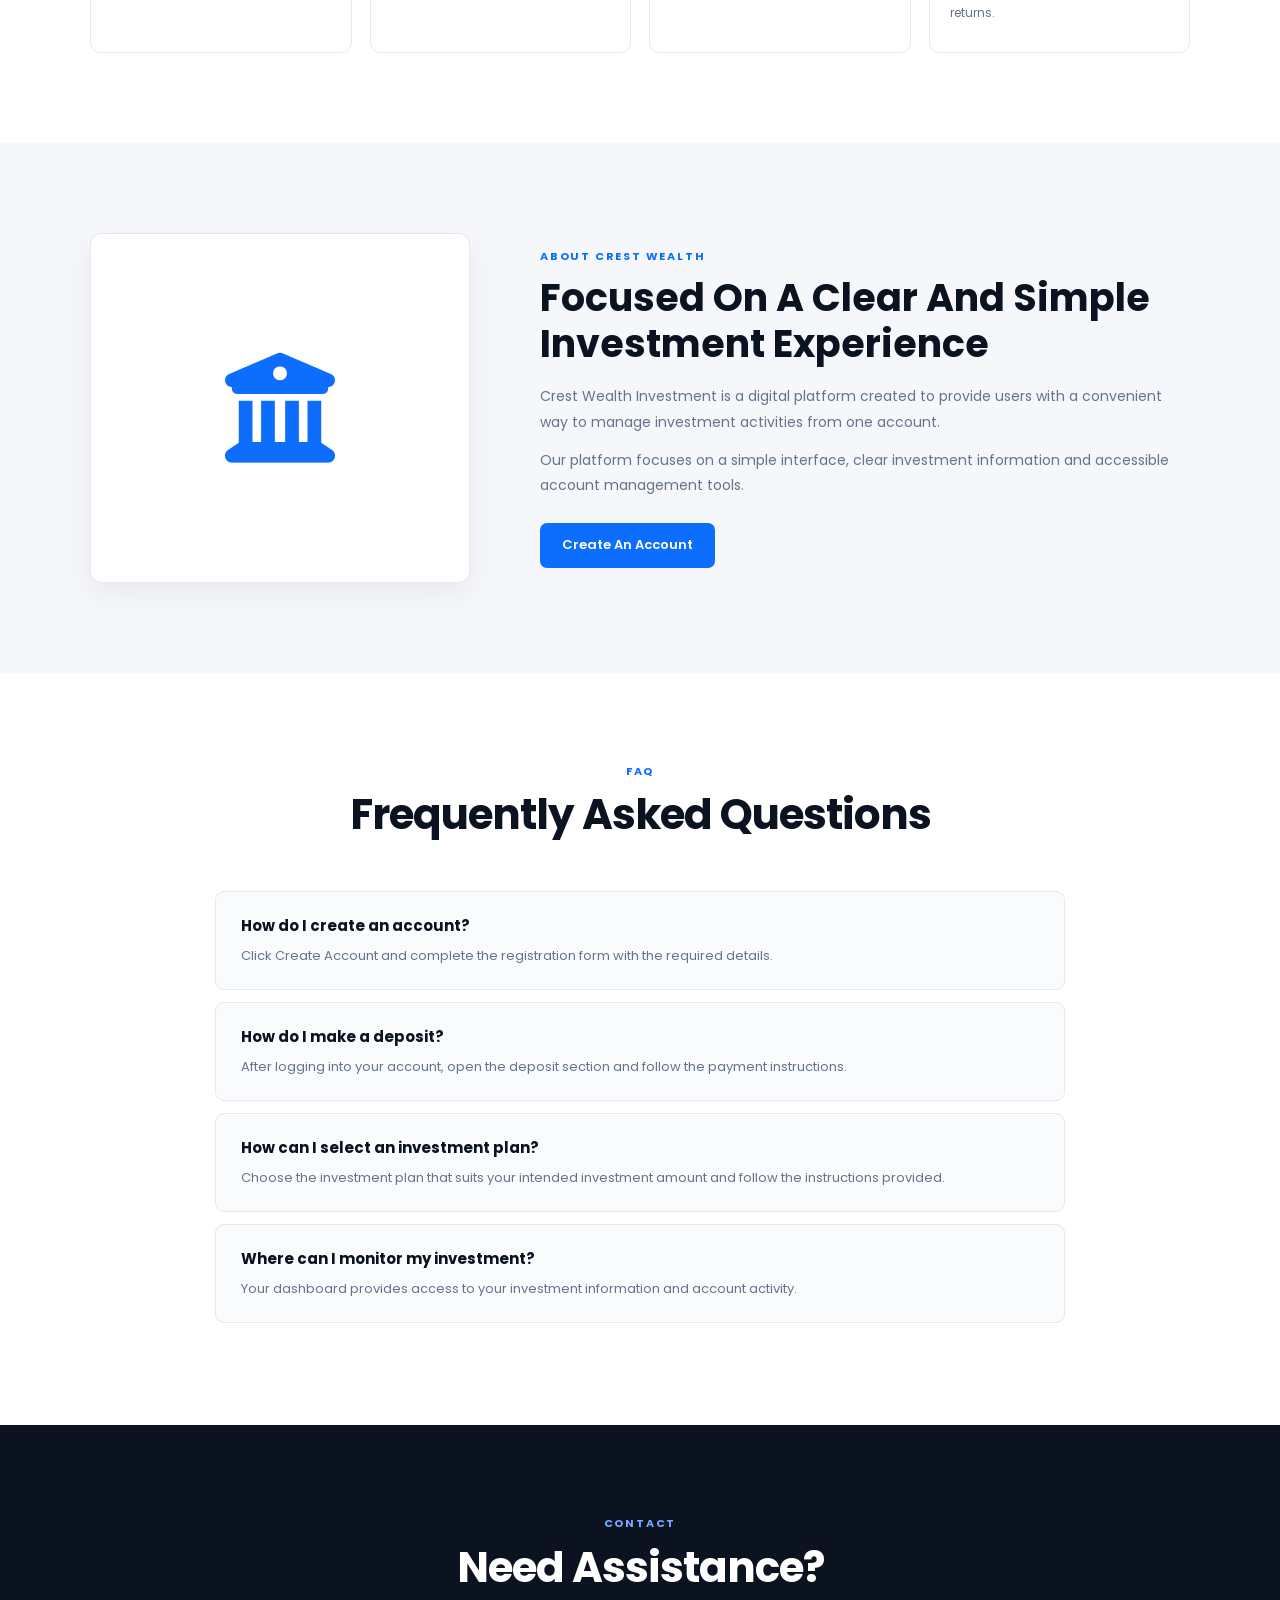
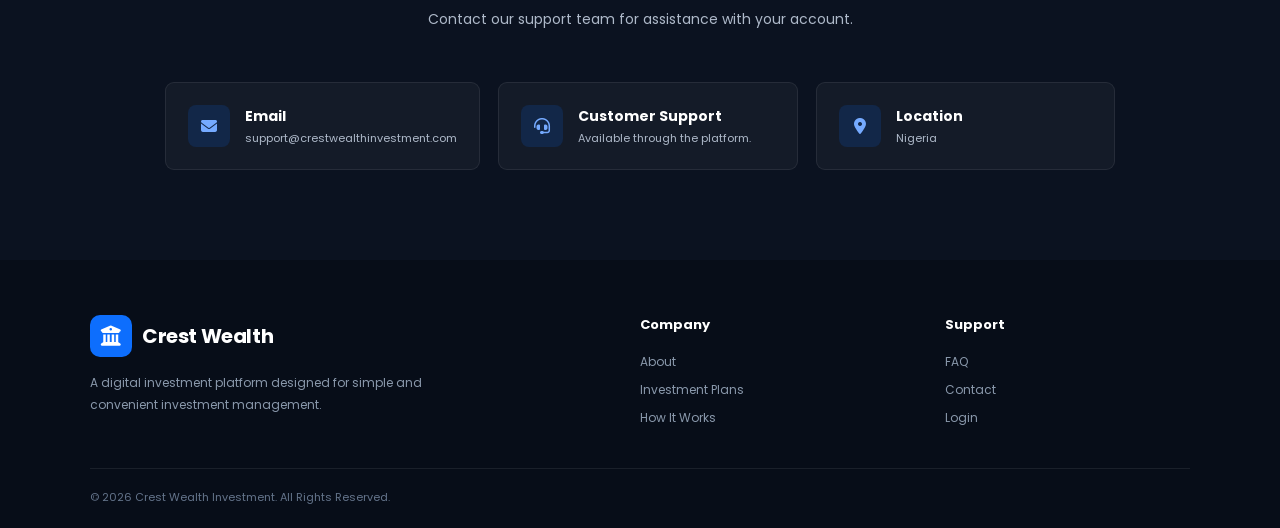
==== commit 78b899af: "Update index.html" ====
--- a/index.html
+++ b/index.html
@@ -1,4 +1,5 @@
 <!DOCTYPE html>
+
 <html lang="en">
 
 <head>
@@ -9,265 +10,151 @@
 content="width=device-width, initial-scale=1.0">
 
 <meta name="description"
-content="Crest Wealth Investment - Smart and reliable investment opportunities.">
+content="Crest Wealth Investment — a professional digital platform for managing investments and tracking financial goals.">
+
+<meta name="theme-color" content="#0b1220">
 
 <title>Crest Wealth Investment</title>
 
-<!-- Google Font -->
+<link rel="stylesheet" href="style.css">
+
+<link rel="preconnect" href="https://fonts.googleapis.com">
+<link rel="preconnect" href="https://fonts.gstatic.com" crossorigin>
+
 <link
-href="https://fonts.googleapis.com/css2?family=Poppins:wght@300;400;500;600;700;800&display=swap"
+href="https://fonts.googleapis.com/css2?family=Poppins:wght@400;500;600;700&display=swap"
 rel="stylesheet">
 
-<!-- Font Awesome -->
 <link
 rel="stylesheet"
 href="https://cdnjs.cloudflare.com/ajax/libs/font-awesome/6.6.0/css/all.min.css">
 
-<!-- Main CSS -->
-<link rel="stylesheet" href="style.css">
-
-<style>
-
-/* ==============================
-   DOWNLOAD APP BUTTON
-============================== */
-
-.download-app-btn {
-    display: inline-flex;
-    align-items: center;
-    justify-content: center;
-    gap: 9px;
-
-    padding: 12px 20px;
-
-    background: linear-gradient(
-        135deg,
-        #0d6efd,
-        #004aad
-    );
-
-    color: #ffffff !important;
-
-    border-radius: 9px;
-
-    text-decoration: none !important;
-
-    font-size: 14px;
-    font-weight: 600;
-
-    white-space: nowrap;
-
-    box-shadow:
-        0 6px 18px rgba(0, 74, 173, 0.22);
-
-    transition:
-        transform 0.25s ease,
-        box-shadow 0.25s ease;
-}
-
-.download-app-btn:hover {
-    transform: translateY(-2px);
-
-    box-shadow:
-        0 9px 22px rgba(0, 74, 173, 0.30);
-}
-
-.download-app-btn i {
-    font-size: 14px;
-}
-
-
-/* ==============================
-   HERO APP BUTTON
-============================== */
-
-.hero-buttons {
-    display: flex;
-    flex-direction: column;
-    align-items: flex-start;
-    gap: 12px;
-}
-
-
-/* Keep the normal buttons side-by-side */
-
-.hero-buttons .start-btn,
-.hero-buttons .learn-btn {
-    display: inline-flex;
-    align-items: center;
-    justify-content: center;
-}
-
-
-/* Download button slightly separated */
-
-.hero-buttons .download-app-btn {
-    margin-top: 3px;
-}
-
-
-/* Mobile */
-
-@media (max-width: 600px) {
-
-    .hero-buttons {
-        align-items: stretch;
-        width: 100%;
-    }
-
-    .hero-buttons .start-btn,
-    .hero-buttons .learn-btn,
-    .hero-buttons .download-app-btn {
-        width: 100%;
-        box-sizing: border-box;
-        text-align: center;
-    }
-
-}
-
-</style>
-
 </head>
 
 
 <body>
 
 
-<!-- ==============================
-     NAVBAR
-============================== -->
-
-<header class="navbar">
-
-<div class="nav-container">
-
-
-<a href="index.html" class="logo">
-
-<img
-src="1234.png"
-alt="Crest Wealth Logo">
+<!-- ================= NAVBAR ================= -->
+
+<header id="navbar">
+
+<div class="container">
+
+<a href="#" class="logo">
+
+<i class="fa-solid fa-building-columns"></i>
 
 <span>Crest Wealth</span>
 
 </a>
 
 
-<nav class="nav-links">
-
-<a href="index.html">Home</a>
-
-<a href="#plans">Plans</a>
-
-<a href="#features">Features</a>
-
+<nav id="navMenu">
+
+<ul>
+
+<li>
+<a href="#">Home</a>
+</li>
+
+<li>
+<a href="#plans">Investment Plans</a>
+</li>
+
+<li>
 <a href="#about">About</a>
-
+</li>
+
+<li>
+<a href="#how">How It Works</a>
+</li>
+
+<li>
 <a href="#faq">FAQ</a>
-
+</li>
+
+<li>
 <a href="#contact">Contact</a>
-
-<a href="login.html">Login</a>
+</li>
+
+</ul>
+
+</nav>
+
+
+<div class="header-btn">
+
+<a href="login.html"
+class="login-btn">
+
+Login
+
+</a>
 
 <a href="register.html"
-class="nav-register">
+class="register-btn">
 
 Create Account
 
 </a>
 
-</nav>
+</div>
 
 
 <button
 class="menu-toggle"
-id="menuToggle"
-aria-label="Open menu">
-
-<i class="fas fa-bars"></i>
+type="button"
+aria-label="Open menu"
+aria-controls="navMenu">
+
+<i class="fa-solid fa-bars"></i>
 
 </button>
 
-
 </div>
 
 </header>
 
 
 
-<!-- ==============================
-     MOBILE MENU
-============================== -->
-
-<div class="mobile-menu"
-id="mobileMenu">
-
-<a href="index.html">Home</a>
-
-<a href="#plans">Plans</a>
-
-<a href="#features">Features</a>
-
-<a href="#about">About</a>
-
-<a href="#faq">FAQ</a>
-
-<a href="#contact">Contact</a>
-
-<a href="login.html">Login</a>
+<!-- ================= HERO ================= -->
+
+<main>
+
+<section class="hero">
+
+<div class="hero-content">
+
+<div class="hero-label">
+
+<i class="fa-solid fa-chart-line"></i>
+
+Investment Management
+
+</div>
+
+
+<h1>
+
+Build Your Financial Future
+With A Smarter Approach
+
+</h1>
+
+
+<p>
+
+Crest Wealth Investment provides a straightforward
+digital platform for managing investments, monitoring
+returns and keeping track of your financial goals.
+
+</p>
+
+
+<div class="hero-buttons">
 
 <a href="register.html"
-class="mobile-register">
-
-Create Account
-
-</a>
-
-</div>
-
-
-
-<!-- ==============================
-     HERO
-============================== -->
-
-<section class="hero">
-
-<div class="hero-content">
-
-
-<div class="hero-text">
-
-<span class="hero-small">
-SMART INVESTMENT SOLUTIONS
-</span>
-
-
-<h1>
-
-Grow Your Wealth
-
-<br>
-
-With Crest Wealth
-
-</h1>
-
-
-<p>
-
-Build your financial future with
-simple investment plans designed
-to help your money grow.
-
-</p>
-
-
-<div class="hero-buttons">
-
-
-<a
-href="register.html"
 class="start-btn">
 
 Get Started
@@ -277,18 +164,19 @@
 </a>
 
 
-<a
-href="#plans"
+<a href="#plans"
 class="learn-btn">
 
 View Investment Plans
 
 </a>
 
+
+<!-- ONLY NEW BUTTON -->
 
 <a
 href="https://github.com/davidyoungarney1-beep/young-invest-frontend/releases/download/v1.0.0/CrestWealth.apk"
-class="download-app-btn"
+class="learn-btn"
 download>
 
 <i class="fas fa-download"></i>
@@ -297,11 +185,7 @@
 
 </a>
 
-
-</div>
-
-</div>
-
+</div>
 
 </div>
 
@@ -309,100 +193,572 @@
 
 
 
-<!-- ==============================
-     INTRO
-============================== -->
+<!-- ================= INTRO ================= -->
 
 <section class="intro">
 
-<div class="container">
-
-<div class="section-heading">
-
-<span>WHY CREST WEALTH</span>
+<div class="section-title">
+
+<h5>
+INVESTMENT SOLUTIONS
+</h5>
 
 <h2>
-
-A Smarter Way To Grow Your Money
-
+Investment Plans Designed Around Your Goals
 </h2>
 
 <p>
 
-Crest Wealth provides structured
-investment opportunities designed
-to help you achieve your financial
-goals.
-
-</p>
-
-</div>
-
-
-<div class="intro-grid">
-
-
-<div class="intro-card">
+Choose from our available investment packages
+and manage your investment directly from your account.
+
+</p>
+
+</div>
+
+</section>
+
+
+
+<!-- ================= PLANS ================= -->
+
+<section class="plans"
+id="plans">
+
+<div class="plans-container">
+
+
+<!-- MINI STARTER -->
+
+<article class="plan-card">
+
+<div class="plan-top">
+
+<span class="plan-name">
+Mini Starter
+</span>
+
+<span class="plan-icon">
+
+<i class="fas fa-seedling"></i>
+
+</span>
+
+</div>
+
+
+<div class="plan-price">
+
+₦4,000
+
+</div>
+
+
+<p class="plan-subtitle">
+
+Entry Investment Plan
+
+</p>
+
+
+<div class="plan-profit">
+
+<strong>
+₦900
+</strong>
+
+<span>
+Daily Return
+</span>
+
+</div>
+
+
+<div class="plan-details">
+
+<div>
+
+<span>Duration</span>
+
+<strong>9 Days</strong>
+
+</div>
+
+
+<div>
+
+<span>Total Return</span>
+
+<strong>₦8,100</strong>
+
+</div>
+
+</div>
+
+
+<a href="register.html"
+class="plan-button">
+
+Invest Now
+
+<i class="fas fa-arrow-right"></i>
+
+</a>
+
+</article>
+
+
+
+<!-- STARTER -->
+
+<article class="plan-card">
+
+<div class="plan-top">
+
+<span class="plan-name">
+Starter
+</span>
+
+<span class="plan-icon">
 
 <i class="fas fa-chart-line"></i>
 
-<h3>
-
-Smart Growth
-
-</h3>
-
-<p>
-
-Choose investment plans designed
-to help your money grow over time.
-
-</p>
-
-</div>
-
-
-<div class="intro-card">
+</span>
+
+</div>
+
+
+<div class="plan-price">
+
+₦6,500
+
+</div>
+
+
+<p class="plan-subtitle">
+
+Starter Investment Plan
+
+</p>
+
+
+<div class="plan-profit">
+
+<strong>
+₦1,100
+</strong>
+
+<span>
+Daily Return
+</span>
+
+</div>
+
+
+<div class="plan-details">
+
+<div>
+
+<span>Duration</span>
+
+<strong>10 Days</strong>
+
+</div>
+
+
+<div>
+
+<span>Total Return</span>
+
+<strong>₦11,000</strong>
+
+</div>
+
+</div>
+
+
+<a href="register.html"
+class="plan-button">
+
+Invest Now
+
+<i class="fas fa-arrow-right"></i>
+
+</a>
+
+</article>
+
+
+
+<!-- POPULAR -->
+
+<article class="plan-card featured">
+
+<div class="featured-label">
+
+Recommended
+
+</div>
+
+
+<div class="plan-top">
+
+<span class="plan-name">
+Popular
+</span>
+
+<span class="plan-icon">
+
+<i class="fas fa-chart-pie"></i>
+
+</span>
+
+</div>
+
+
+<div class="plan-price">
+
+₦20,000
+
+</div>
+
+
+<p class="plan-subtitle">
+
+Popular Investment Plan
+
+</p>
+
+
+<div class="plan-profit">
+
+<strong>
+₦2,500
+</strong>
+
+<span>
+Daily Return
+</span>
+
+</div>
+
+
+<div class="plan-details">
+
+<div>
+
+<span>Duration</span>
+
+<strong>20 Days</strong>
+
+</div>
+
+
+<div>
+
+<span>Total Return</span>
+
+<strong>₦50,000</strong>
+
+</div>
+
+</div>
+
+
+<a href="register.html"
+class="plan-button">
+
+Invest Now
+
+<i class="fas fa-arrow-right"></i>
+
+</a>
+
+</article>
+
+
+
+<!-- PREMIUM -->
+
+<article class="plan-card">
+
+<div class="plan-top">
+
+<span class="plan-name">
+Premium
+</span>
+
+<span class="plan-icon">
+
+<i class="fas fa-gem"></i>
+
+</span>
+
+</div>
+
+
+<div class="plan-price">
+
+₦50,000
+
+</div>
+
+
+<p class="plan-subtitle">
+
+Premium Investment Plan
+
+</p>
+
+
+<div class="plan-profit">
+
+<strong>
+₦6,000
+</strong>
+
+<span>
+Daily Return
+</span>
+
+</div>
+
+
+<div class="plan-details">
+
+<div>
+
+<span>Duration</span>
+
+<strong>20 Days</strong>
+
+</div>
+
+
+<div>
+
+<span>Total Return</span>
+
+<strong>₦120,000</strong>
+
+</div>
+
+</div>
+
+
+<a href="register.html"
+class="plan-button">
+
+Invest Now
+
+<i class="fas fa-arrow-right"></i>
+
+</a>
+
+</article>
+
+
+
+<!-- DIAMOND -->
+
+<article class="plan-card">
+
+<div class="plan-top">
+
+<span class="plan-name">
+Diamond
+</span>
+
+<span class="plan-icon">
+
+<i class="fas fa-diamond"></i>
+
+</span>
+
+</div>
+
+
+<div class="plan-price">
+
+₦100,000
+
+</div>
+
+
+<p class="plan-subtitle">
+
+Diamond Investment Plan
+
+</p>
+
+
+<div class="plan-profit">
+
+<strong>
+₦10,000
+</strong>
+
+<span>
+Daily Return
+</span>
+
+</div>
+
+
+<div class="plan-details">
+
+<div>
+
+<span>Duration</span>
+
+<strong>25 Days</strong>
+
+</div>
+
+
+<div>
+
+<span>Total Return</span>
+
+<strong>₦250,000</strong>
+
+</div>
+
+</div>
+
+
+<a href="register.html"
+class="plan-button">
+
+Invest Now
+
+<i class="fas fa-arrow-right"></i>
+
+</a>
+
+</article>
+
+
+</div>
+
+</section>
+
+
+
+<!-- ================= FEATURES ================= -->
+
+<section class="features">
+
+<div class="section-title">
+
+<h5>
+PLATFORM FEATURES
+</h5>
+
+<h2>
+A Simple Way To Manage Your Investment
+</h2>
+
+<p>
+
+Everything you need to manage your account
+is available from one convenient platform.
+
+</p>
+
+</div>
+
+
+<div class="features-grid">
+
+
+<article class="feature-card">
+
+<div class="feature-icon">
 
 <i class="fas fa-shield-halved"></i>
 
-<h3>
-
-Secure Platform
-
-</h3>
-
-<p>
-
-Your account information is protected
-with modern security measures.
-
-</p>
-
-</div>
-
-
-<div class="intro-card">
+</div>
+
+<h3>
+Account Security
+</h3>
+
+<p>
+
+Modern security practices are used to help
+protect your account and personal information.
+
+</p>
+
+</article>
+
+
+<article class="feature-card">
+
+<div class="feature-icon">
 
 <i class="fas fa-wallet"></i>
 
-<h3>
-
-Easy Withdrawals
-
-</h3>
-
-<p>
-
-Manage your earnings and withdrawal
-requests directly from your dashboard.
-
-</p>
-
-</div>
-
-
-</div>
+</div>
+
+<h3>
+Easy Deposits
+</h3>
+
+<p>
+
+Fund your account using the available deposit
+process and keep your payment records organized.
+
+</p>
+
+</article>
+
+
+<article class="feature-card">
+
+<div class="feature-icon">
+
+<i class="fas fa-chart-line"></i>
+
+</div>
+
+<h3>
+Investment Tracking
+</h3>
+
+<p>
+
+Monitor your investment information and
+available returns directly from your dashboard.
+
+</p>
+
+</article>
+
+
+<article class="feature-card">
+
+<div class="feature-icon">
+
+<i class="fas fa-headset"></i>
+
+</div>
+
+<h3>
+Customer Support
+</h3>
+
+<p>
+
+Get assistance when you need help with
+your account or investment activity.
+
+</p>
+
+</article>
+
 
 </div>
 
@@ -410,1209 +766,471 @@
 
 
 
-<!-- ==============================
-     INVESTMENT PLANS
-============================== -->
-
-<section
-class="plans-section"
-id="plans">
-
-<div class="container">
-
-
-<div class="section-heading">
-
-<span>INVESTMENT PLANS</span>
+<!-- ================= HOW IT WORKS ================= -->
+
+<section class="how"
+id="how">
+
+<div class="section-title">
+
+<h5>
+HOW IT WORKS
+</h5>
 
 <h2>
-
-Choose Your Investment Plan
-
+Getting Started Is Simple
 </h2>
 
 <p>
 
-Select a plan that matches your
-investment goals.
-
-</p>
-
-</div>
-
-
-
-<div class="plans-grid">
-
-
-<!-- MINI STARTER -->
-
-<div class="plan-card">
-
-<div class="plan-header">
-
-<h3>Mini Starter</h3>
-
-</div>
-
-<div class="plan-price">
-
-₦4,000
-
-</div>
-
-<p class="plan-label">
-
-Investment
-
-</p>
-
-
-<div class="plan-details">
+Follow a straightforward process to begin
+managing your investment.
+
+</p>
+
+</div>
+
+
+<div class="how-grid">
+
+
+<article class="how-card">
+
+<div class="number">
+01
+</div>
+
+<h3>
+Create Your Account
+</h3>
+
+<p>
+
+Register for an account and provide
+the required information.
+
+</p>
+
+</article>
+
+
+<article class="how-card">
+
+<div class="number">
+02
+</div>
+
+<h3>
+Fund Your Account
+</h3>
+
+<p>
+
+Make a deposit using the available
+payment instructions.
+
+</p>
+
+</article>
+
+
+<article class="how-card">
+
+<div class="number">
+03
+</div>
+
+<h3>
+Select A Plan
+</h3>
+
+<p>
+
+Choose an investment package based
+on your selected amount.
+
+</p>
+
+</article>
+
+
+<article class="how-card">
+
+<div class="number">
+04
+</div>
+
+<h3>
+Monitor Your Investment
+</h3>
+
+<p>
+
+Use your dashboard to monitor your
+investment and eligible returns.
+
+</p>
+
+</article>
+
+
+</div>
+
+</section>
+
+
+
+<!-- ================= ABOUT ================= -->
+
+<section class="about"
+id="about">
+
+<div class="about-container">
+
+
+<div class="about-icon">
+
+<i class="fa-solid fa-building-columns"></i>
+
+</div>
+
+
+<div class="about-content">
+
+<h5>
+ABOUT CREST WEALTH
+</h5>
+
+<h2>
+Focused On A Clear And Simple Investment Experience
+</h2>
+
+<p>
+
+Crest Wealth Investment is a digital platform
+created to provide users with a convenient way
+to manage investment activities from one account.
+
+</p>
+
+<p>
+
+Our platform focuses on a simple interface,
+clear investment information and accessible
+account management tools.
+
+</p>
+
+
+<a href="register.html"
+class="about-button">
+
+Create An Account
+
+</a>
+
+</div>
+
+</div>
+
+</section>
+
+
+
+<!-- ================= FAQ ================= -->
+
+<section class="faq"
+id="faq">
+
+<div class="section-title">
+
+<h5>
+FAQ
+</h5>
+
+<h2>
+Frequently Asked Questions
+</h2>
+
+</div>
+
+
+<div class="faq-container">
+
+
+<article class="faq-item">
+
+<h3>
+How do I create an account?
+</h3>
+
+<p>
+
+Click Create Account and complete the
+registration form with the required details.
+
+</p>
+
+</article>
+
+
+<article class="faq-item">
+
+<h3>
+How do I make a deposit?
+</h3>
+
+<p>
+
+After logging into your account, open the
+deposit section and follow the payment instructions.
+
+</p>
+
+</article>
+
+
+<article class="faq-item">
+
+<h3>
+How can I select an investment plan?
+</h3>
+
+<p>
+
+Choose the investment plan that suits your
+intended investment amount and follow the
+instructions provided.
+
+</p>
+
+</article>
+
+
+<article class="faq-item">
+
+<h3>
+Where can I monitor my investment?
+</h3>
+
+<p>
+
+Your dashboard provides access to your
+investment information and account activity.
+
+</p>
+
+</article>
+
+
+</div>
+
+</section>
+
+
+
+<!-- ================= CONTACT ================= -->
+
+<section class="contact"
+id="contact">
+
+<div class="section-title">
+
+<h5>
+CONTACT
+</h5>
+
+<h2>
+Need Assistance?
+</h2>
+
+<p>
+
+Contact our support team for assistance
+with your account.
+
+</p>
+
+</div>
+
+
+<div class="contact-container">
+
+
+<div class="contact-item">
+
+<i class="fas fa-envelope"></i>
 
 <div>
 
-<i class="fas fa-coins"></i>
+<h3>
+Email
+</h3>
+
+<p>
+support@crestwealthinvestment.com
+</p>
+
+</div>
+
+</div>
+
+
+<div class="contact-item">
+
+<i class="fas fa-headset"></i>
+
+<div>
+
+<h3>
+Customer Support
+</h3>
+
+<p>
+Available through the platform.
+</p>
+
+</div>
+
+</div>
+
+
+<div class="contact-item">
+
+<i class="fas fa-location-dot"></i>
+
+<div>
+
+<h3>
+Location
+</h3>
+
+<p>
+Nigeria
+</p>
+
+</div>
+
+</div>
+
+
+</div>
+
+</section>
+
+</main>
+
+
+
+<!-- ================= FOOTER ================= -->
+
+<footer>
+
+<div class="footer-container">
+
+
+<div class="footer-main">
+
+
+<div class="footer-brand">
+
+<div class="logo">
+
+<i class="fa-solid fa-building-columns"></i>
 
 <span>
-
-₦900 Daily Profit
-
-</span>
-
-</div>
-
-
-<div>
-
-<i class="fas fa-calendar"></i>
-
-<span>
-
-9 Days
-
-</span>
-
-</div>
-
-
-<div>
-
-<i class="fas fa-money-bill-wave"></i>
-
-<span>
-
-₦8,100 Total Return
-
-</span>
-
-</div>
-
-</div>
-
-
-<a
-href="register.html"
-class="plan-btn">
-
-Invest Now
-
-</a>
-
-</div>
-
-
-
-<!-- STARTER -->
-
-<div class="plan-card">
-
-<div class="plan-header">
-
-<h3>Starter</h3>
-
-</div>
-
-<div class="plan-price">
-
-₦6,500
-
-</div>
-
-<p class="plan-label">
-
-Investment
-
-</p>
-
-
-<div class="plan-details">
-
-<div>
-
-<i class="fas fa-coins"></i>
-
-<span>
-
-₦1,100 Daily Profit
-
-</span>
-
-</div>
-
-
-<div>
-
-<i class="fas fa-calendar"></i>
-
-<span>
-
-10 Days
-
-</span>
-
-</div>
-
-
-<div>
-
-<i class="fas fa-money-bill-wave"></i>
-
-<span>
-
-₦11,000 Total Return
-
-</span>
-
-</div>
-
-</div>
-
-
-<a
-href="register.html"
-class="plan-btn">
-
-Invest Now
-
-</a>
-
-</div>
-
-
-
-<!-- POPULAR -->
-
-<div class="plan-card popular">
-
-<div class="popular-label">
-
-Most Popular
-
-</div>
-
-
-<div class="plan-header">
-
-<h3>Popular</h3>
-
-</div>
-
-
-<div class="plan-price">
-
-₦20,000
-
-</div>
-
-<p class="plan-label">
-
-Investment
-
-</p>
-
-
-<div class="plan-details">
-
-<div>
-
-<i class="fas fa-coins"></i>
-
-<span>
-
-₦2,500 Daily Profit
-
-</span>
-
-</div>
-
-
-<div>
-
-<i class="fas fa-calendar"></i>
-
-<span>
-
-20 Days
-
-</span>
-
-</div>
-
-
-<div>
-
-<i class="fas fa-money-bill-wave"></i>
-
-<span>
-
-₦50,000 Total Return
-
-</span>
-
-</div>
-
-</div>
-
-
-<a
-href="register.html"
-class="plan-btn">
-
-Invest Now
-
-</a>
-
-</div>
-
-
-
-<!-- PREMIUM -->
-
-<div class="plan-card">
-
-<div class="plan-header">
-
-<h3>Premium</h3>
-
-</div>
-
-
-<div class="plan-price">
-
-₦50,000
-
-</div>
-
-<p class="plan-label">
-
-Investment
-
-</p>
-
-
-<div class="plan-details">
-
-<div>
-
-<i class="fas fa-coins"></i>
-
-<span>
-
-₦6,000 Daily Profit
-
-</span>
-
-</div>
-
-
-<div>
-
-<i class="fas fa-calendar"></i>
-
-<span>
-
-20 Days
-
-</span>
-
-</div>
-
-
-<div>
-
-<i class="fas fa-money-bill-wave"></i>
-
-<span>
-
-₦120,000 Total Return
-
-</span>
-
-</div>
-
-</div>
-
-
-<a
-href="register.html"
-class="plan-btn">
-
-Invest Now
-
-</a>
-
-</div>
-
-
-
-<!-- DIAMOND -->
-
-<div class="plan-card">
-
-<div class="plan-header">
-
-<h3>Diamond</h3>
-
-</div>
-
-
-<div class="plan-price">
-
-₦100,000
-
-</div>
-
-<p class="plan-label">
-
-Investment
-
-</p>
-
-
-<div class="plan-details">
-
-<div>
-
-<i class="fas fa-coins"></i>
-
-<span>
-
-₦10,000 Daily Profit
-
-</span>
-
-</div>
-
-
-<div>
-
-<i class="fas fa-calendar"></i>
-
-<span>
-
-25 Days
-
-</span>
-
-</div>
-
-
-<div>
-
-<i class="fas fa-money-bill-wave"></i>
-
-<span>
-
-₦250,000 Total Return
-
-</span>
-
-</div>
-
-</div>
-
-
-<a
-href="register.html"
-class="plan-btn">
-
-Invest Now
-
-</a>
-
-</div>
-
-
-</div>
-
-</div>
-
-</section>
-
-
-
-<!-- ==============================
-     FEATURES
-============================== -->
-
-<section
-class="features-section"
-id="features">
-
-<div class="container">
-
-
-<div class="section-heading">
-
-<span>OUR FEATURES</span>
-
-<h2>
-
-Everything You Need
-
-</h2>
-
-<p>
-
-Manage your investments easily
-from one platform.
-
-</p>
-
-</div>
-
-
-<div class="features-grid">
-
-
-<div class="feature-card">
-
-<i class="fas fa-mobile-screen-button"></i>
-
-<h3>
-
-Mobile Friendly
-
-</h3>
-
-<p>
-
-Access your account from your
-mobile phone or computer.
-
-</p>
-
-</div>
-
-
-<div class="feature-card">
-
-<i class="fas fa-bolt"></i>
-
-<h3>
-
-Fast Processing
-
-</h3>
-
-<p>
-
-Deposit and withdrawal requests
-are processed efficiently.
-
-</p>
-
-</div>
-
-
-<div class="feature-card">
-
-<i class="fas fa-chart-pie"></i>
-
-<h3>
-
-Track Your Earnings
-
-</h3>
-
-<p>
-
-Monitor your investment and earnings
-from your dashboard.
-
-</p>
-
-</div>
-
-
-<div class="feature-card">
-
-<i class="fas fa-headset"></i>
-
-<h3>
-
+Crest Wealth
+</span>
+
+</div>
+
+
+<p>
+
+A digital investment platform designed
+for simple and convenient investment management.
+
+</p>
+
+</div>
+
+
+
+<div class="footer-column">
+
+<h3>
+Company
+</h3>
+
+<a href="#about">
+About
+</a>
+
+<a href="#plans">
+Investment Plans
+</a>
+
+<a href="#how">
+How It Works
+</a>
+
+</div>
+
+
+
+<div class="footer-column">
+
+<h3>
 Support
-
-</h3>
-
-<p>
-
-Get assistance whenever you need
-help with your account.
-
-</p>
-
-</div>
-
-
-</div>
-
-</div>
-
-</section>
-
-
-
-<!-- ==============================
-     HOW IT WORKS
-============================== -->
-
-<section class="how-section">
-
-<div class="container">
-
-
-<div class="section-heading">
-
-<span>HOW IT WORKS</span>
-
-<h2>
-
-Start Investing In 3 Simple Steps
-
-</h2>
-
-</div>
-
-
-<div class="steps-grid">
-
-
-<div class="step-card">
-
-<div class="step-number">
-
-01
-
-</div>
-
-<h3>
-
-Create Account
-
-</h3>
-
-<p>
-
-Register your Crest Wealth account
-in a few simple steps.
-
-</p>
-
-</div>
-
-
-<div class="step-card">
-
-<div class="step-number">
-
-02
-
-</div>
-
-<h3>
-
-Choose A Plan
-
-</h3>
-
-<p>
-
-Select an investment plan that
-matches your financial goals.
-
-</p>
-
-</div>
-
-
-<div class="step-card">
-
-<div class="step-number">
-
-03
-
-</div>
-
-<h3>
-
-Grow Your Wealth
-
-</h3>
-
-<p>
-
-Track your investment and manage
-your earnings from your dashboard.
-
-</p>
-
-</div>
-
-
-</div>
-
-</div>
-
-</section>
-
-
-
-<!-- ==============================
-     ABOUT
-============================== -->
-
-<section
-class="about-section"
-id="about">
-
-<div class="container">
-
-
-<div class="about-content">
-
-
-<div class="about-image">
-
-<img
-src="1234.png"
-alt="Crest Wealth">
-
-</div>
-
-
-<div class="about-text">
-
-<span>ABOUT CREST WEALTH</span>
-
-<h2>
-
-Building Better Financial
-Opportunities
-
-</h2>
-
-
-<p>
-
-Crest Wealth is designed to provide
-users with simple and accessible
-investment opportunities.
-
-</p>
-
-
-<p>
-
-Our platform gives investors the
-tools they need to manage their
-investment activities conveniently.
-
-</p>
-
-
-<a
-href="register.html"
-class="about-btn">
-
-Get Started
-
-</a>
-
-</div>
-
-
-</div>
-
-</div>
-
-</section>
-
-
-
-<!-- ==============================
-     FAQ
-============================== -->
-
-<section
-class="faq-section"
-id="faq">
-
-<div class="container">
-
-
-<div class="section-heading">
-
-<span>FAQ</span>
-
-<h2>
-
-Frequently Asked Questions
-
-</h2>
-
-</div>
-
-
-<div class="faq-container">
-
-
-<div class="faq-item">
-
-<button class="faq-question">
-
-What is Crest Wealth?
-
-<i class="fas fa-plus"></i>
+</h3>
+
+<a href="#faq">
+FAQ
+</a>
+
+<a href="#contact">
+Contact
+</a>
+
+<a href="login.html">
+Login
+</a>
+
+</div>
+
+
+</div>
+
+
+<div class="footer-bottom">
+
+<p>
+© 2026 Crest Wealth Investment. All Rights Reserved.
+</p>
+
+</div>
+
+
+</div>
+
+</footer>
+
+
+
+<!-- ================= BACK TO TOP ================= -->
+
+<button
+id="topBtn"
+type="button"
+aria-label="Back to top">
+
+<i class="fas fa-arrow-up"></i>
 
 </button>
 
-<div class="faq-answer">
-
-<p>
-
-Crest Wealth is an online platform
-that provides structured investment
-plans and account management tools.
-
-</p>
-
-</div>
-
-</div>
-
-
-<div class="faq-item">
-
-<button class="faq-question">
-
-How do I create an account?
-
-<i class="fas fa-plus"></i>
-
-</button>
-
-<div class="faq-answer">
-
-<p>
-
-Click the Create Account button,
-complete the registration form and
-follow the instructions.
-
-</p>
-
-</div>
-
-</div>
-
-
-<div class="faq-item">
-
-<button class="faq-question">
-
-How can I invest?
-
-<i class="fas fa-plus"></i>
-
-</button>
-
-<div class="faq-answer">
-
-<p>
-
-After creating an account, choose
-an available investment plan and
-follow the deposit instructions.
-
-</p>
-
-</div>
-
-</div>
-
-
-<div class="faq-item">
-
-<button class="faq-question">
-
-How do I contact support?
-
-<i class="fas fa-plus"></i>
-
-</button>
-
-<div class="faq-answer">
-
-<p>
-
-You can contact the Crest Wealth
-support team through the available
-support channel on the platform.
-
-</p>
-
-</div>
-
-</div>
-
-
-</div>
-
-</div>
-
-</section>
-
-
-
-<!-- ==============================
-     CONTACT
-============================== -->
-
-<section
-class="contact-section"
-id="contact">
-
-<div class="container">
-
-
-<div class="section-heading">
-
-<span>CONTACT US</span>
-
-<h2>
-
-We're Here To Help
-
-</h2>
-
-<p>
-
-Have a question? Get in touch
-with Crest Wealth support.
-
-</p>
-
-</div>
-
-
-<div class="contact-grid">
-
-
-<div class="contact-card">
-
-<i class="fab fa-telegram"></i>
-
-<h3>
-
-Telegram Support
-
-</h3>
-
-<p>
-
-Contact our support team on Telegram.
-
-</p>
-
-
-<a
-href="https://t.me/Crestwealth"
-target="_blank">
-
-Contact Support
-
-</a>
-
-</div>
-
-
-</div>
-
-</div>
-
-</section>
-
-
-
-<!-- ==============================
-     FOOTER
-============================== -->
-
-<footer class="footer">
-
-<div class="container">
-
-
-<div class="footer-content">
-
-
-<div class="footer-brand">
-
-<img
-src="1234.png"
-alt="Crest Wealth Logo">
-
-
-<h3>
-
-Crest Wealth
-
-</h3>
-
-
-<p>
-
-Smart investment solutions
-for a better financial future.
-
-</p>
-
-</div>
-
-
-<div class="footer-links">
-
-<h4>
-
-Quick Links
-
-</h4>
-
-<a href="index.html">Home</a>
-
-<a href="#plans">Plans</a>
-
-<a href="#about">About</a>
-
-<a href="#faq">FAQ</a>
-
-<a href="#contact">Contact</a>
-
-</div>
-
-
-<div class="footer-links">
-
-<h4>
-
-Account
-
-</h4>
-
-<a href="login.html">
-
-Login
-
-</a>
-
-<a href="register.html">
-
-Create Account
-
-</a>
-
-<a
-href="https://github.com/davidyoungarney1-beep/young-invest-frontend/releases/download/v1.0.0/CrestWealth.apk"
-download>
-
-Download App
-
-</a>
-
-</div>
-
-
-</div>
-
-
-<div class="footer-bottom">
-
-<p>
-
-© 2026 Crest Wealth. All Rights Reserved.
-
-</p>
-
-</div>
-
-
-</div>
-
-</footer>
-
-
-
-<!-- ==============================
-     BACK TO TOP
-============================== -->
-
-<button
-id="backToTop"
-class="back-to-top"
-aria-label="Back to top">
-
-<i class="fas fa-arrow-up"></i>
-
-</button>
-
-
-
-<!-- ==============================
-     JAVASCRIPT
-============================== -->
-
-<script>
-
-/* ==============================
-   MOBILE MENU
-============================== */
-
-const menuToggle =
-document.getElementById("menuToggle");
-
-const mobileMenu =
-document.getElementById("mobileMenu");
-
-
-menuToggle.addEventListener(
-"click",
-function() {
-
-mobileMenu.classList.toggle("active");
-
-}
-);
-
-
-/* Close mobile menu */
-
-document.querySelectorAll(
-".mobile-menu a"
-).forEach(function(link) {
-
-link.addEventListener(
-"click",
-function() {
-
-mobileMenu.classList.remove("active");
-
-}
-);
-
-});
-
-
-
-/* ==============================
-   FAQ
-============================== */
-
-document.querySelectorAll(
-".faq-question"
-).forEach(function(question) {
-
-question.addEventListener(
-"click",
-function() {
-
-const answer =
-this.nextElementSibling;
-
-const icon =
-this.querySelector("i");
-
-
-answer.classList.toggle("active");
-
-
-if (
-answer.classList.contains("active")
-) {
-
-icon.classList.remove("fa-plus");
-
-icon.classList.add("fa-minus");
-
-} else {
-
-icon.classList.remove("fa-minus");
-
-icon.classList.add("fa-plus");
-
-}
-
-}
-);
-
-});
-
-
-
-/* ==============================
-   BACK TO TOP
-============================== */
-
-const backToTop =
-document.getElementById("backToTop");
-
-
-window.addEventListener(
-"scroll",
-function() {
-
-if (window.scrollY > 400) {
-
-backToTop.classList.add("show");
-
-} else {
-
-backToTop.classList.remove("show");
-
-}
-
-}
-);
-
-
-backToTop.addEventListener(
-"click",
-function() {
-
-window.scrollTo({
-
-top: 0,
-
-behavior: "smooth"
-
-});
-
-}
-);
-
-</script>
-
+
+<script src="script.js"></script>
 
 </body>
+
 </html>
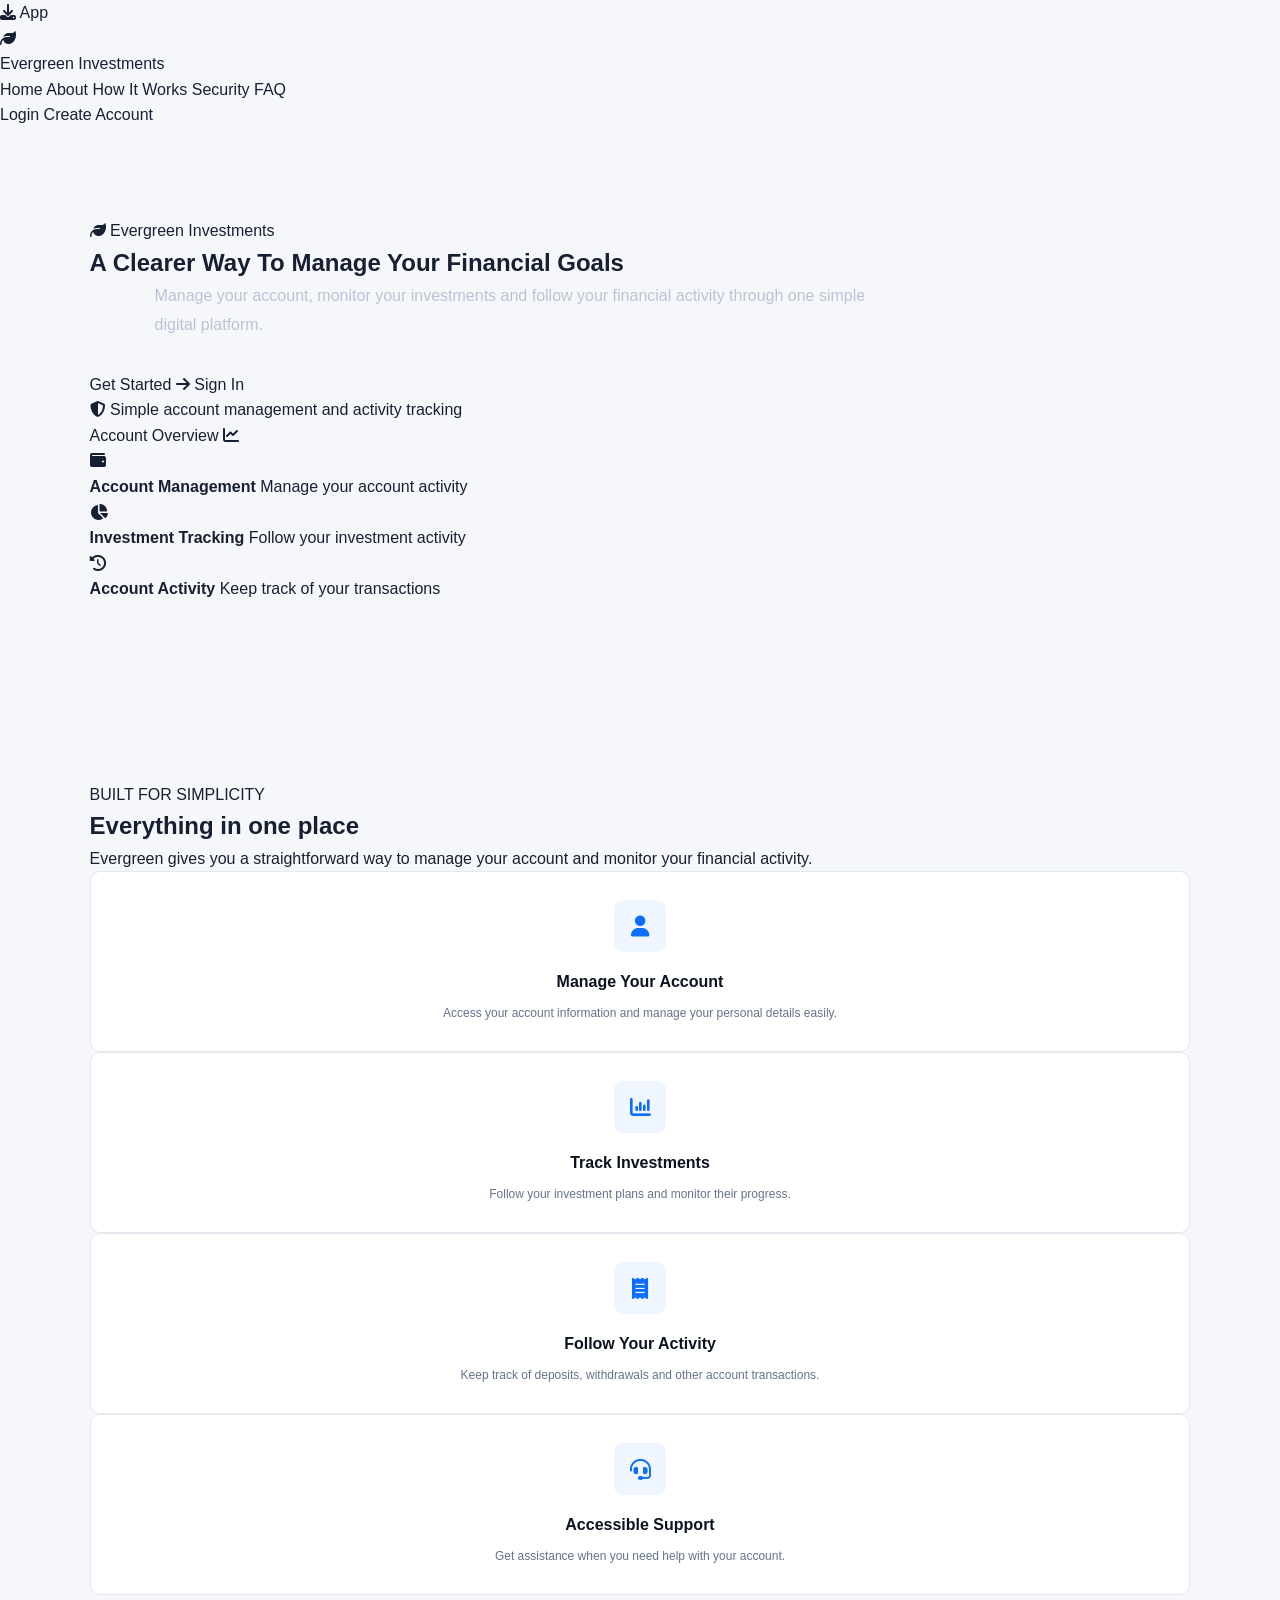
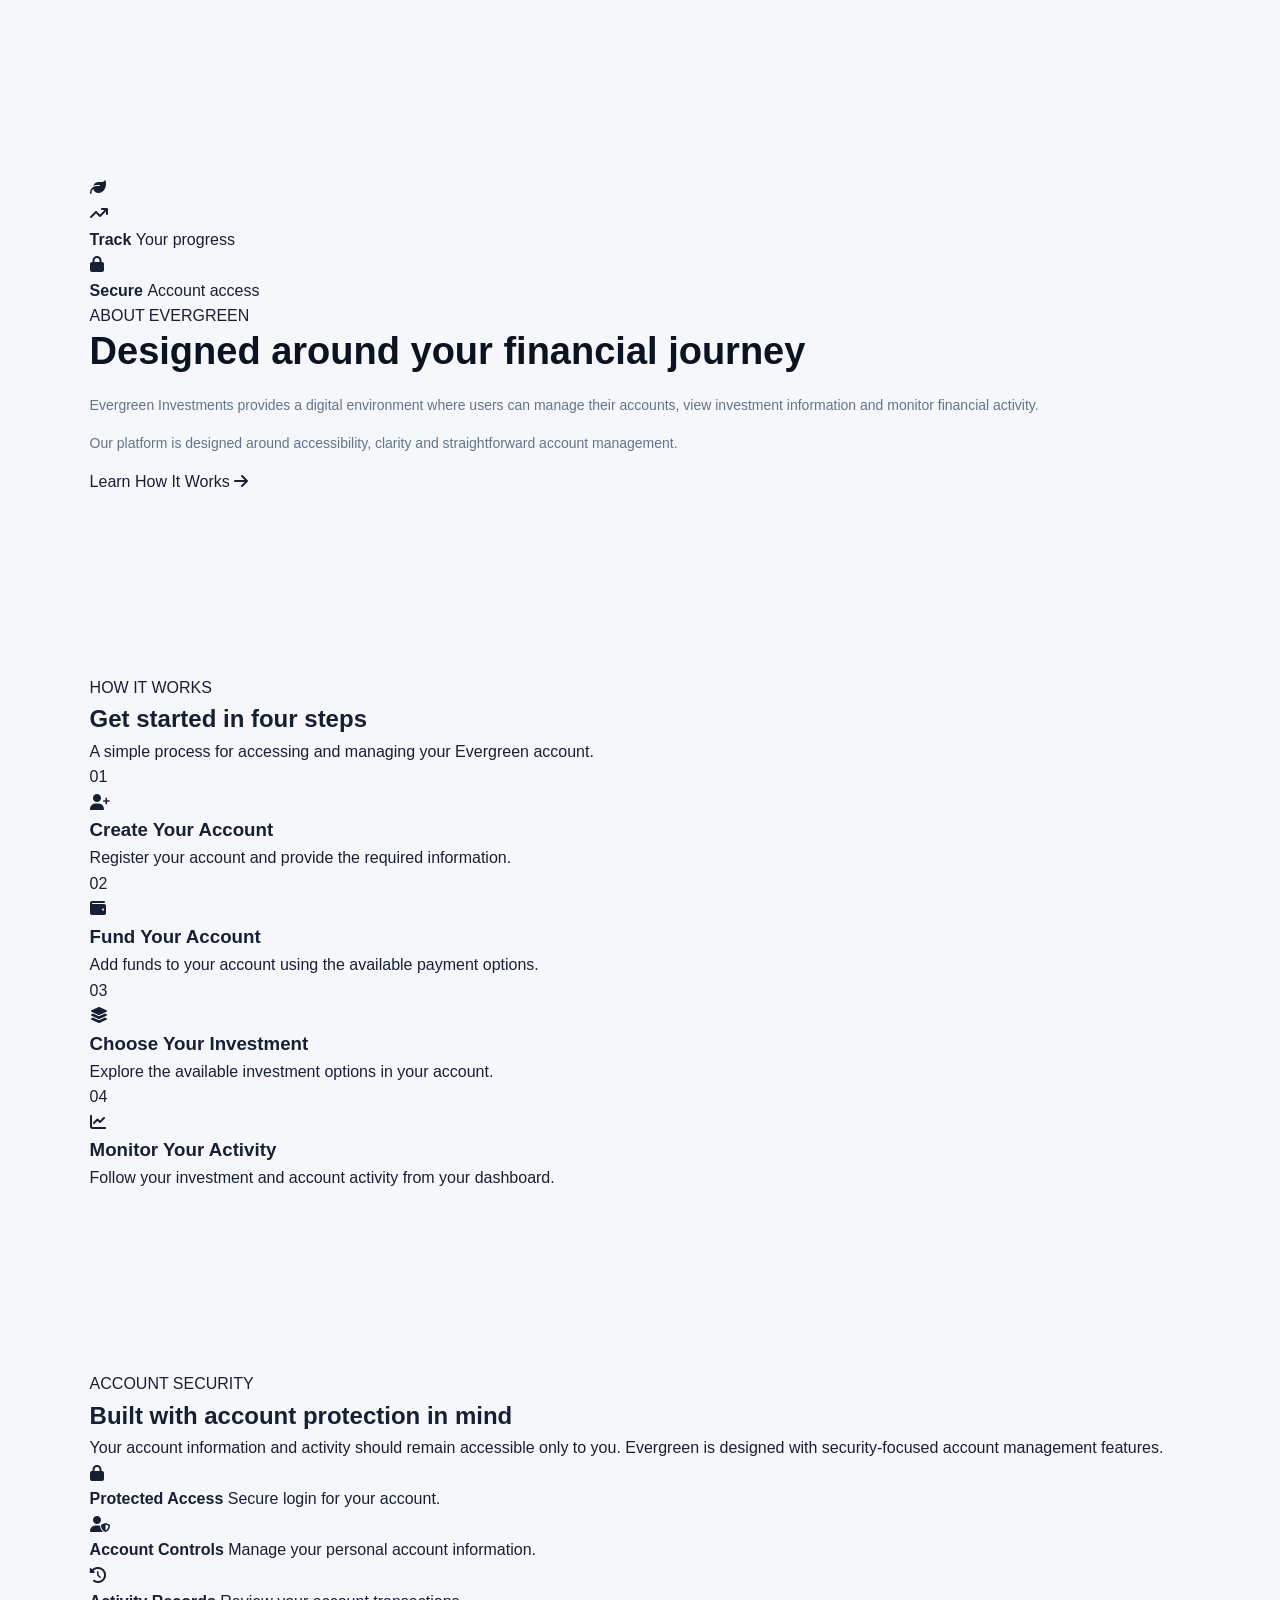
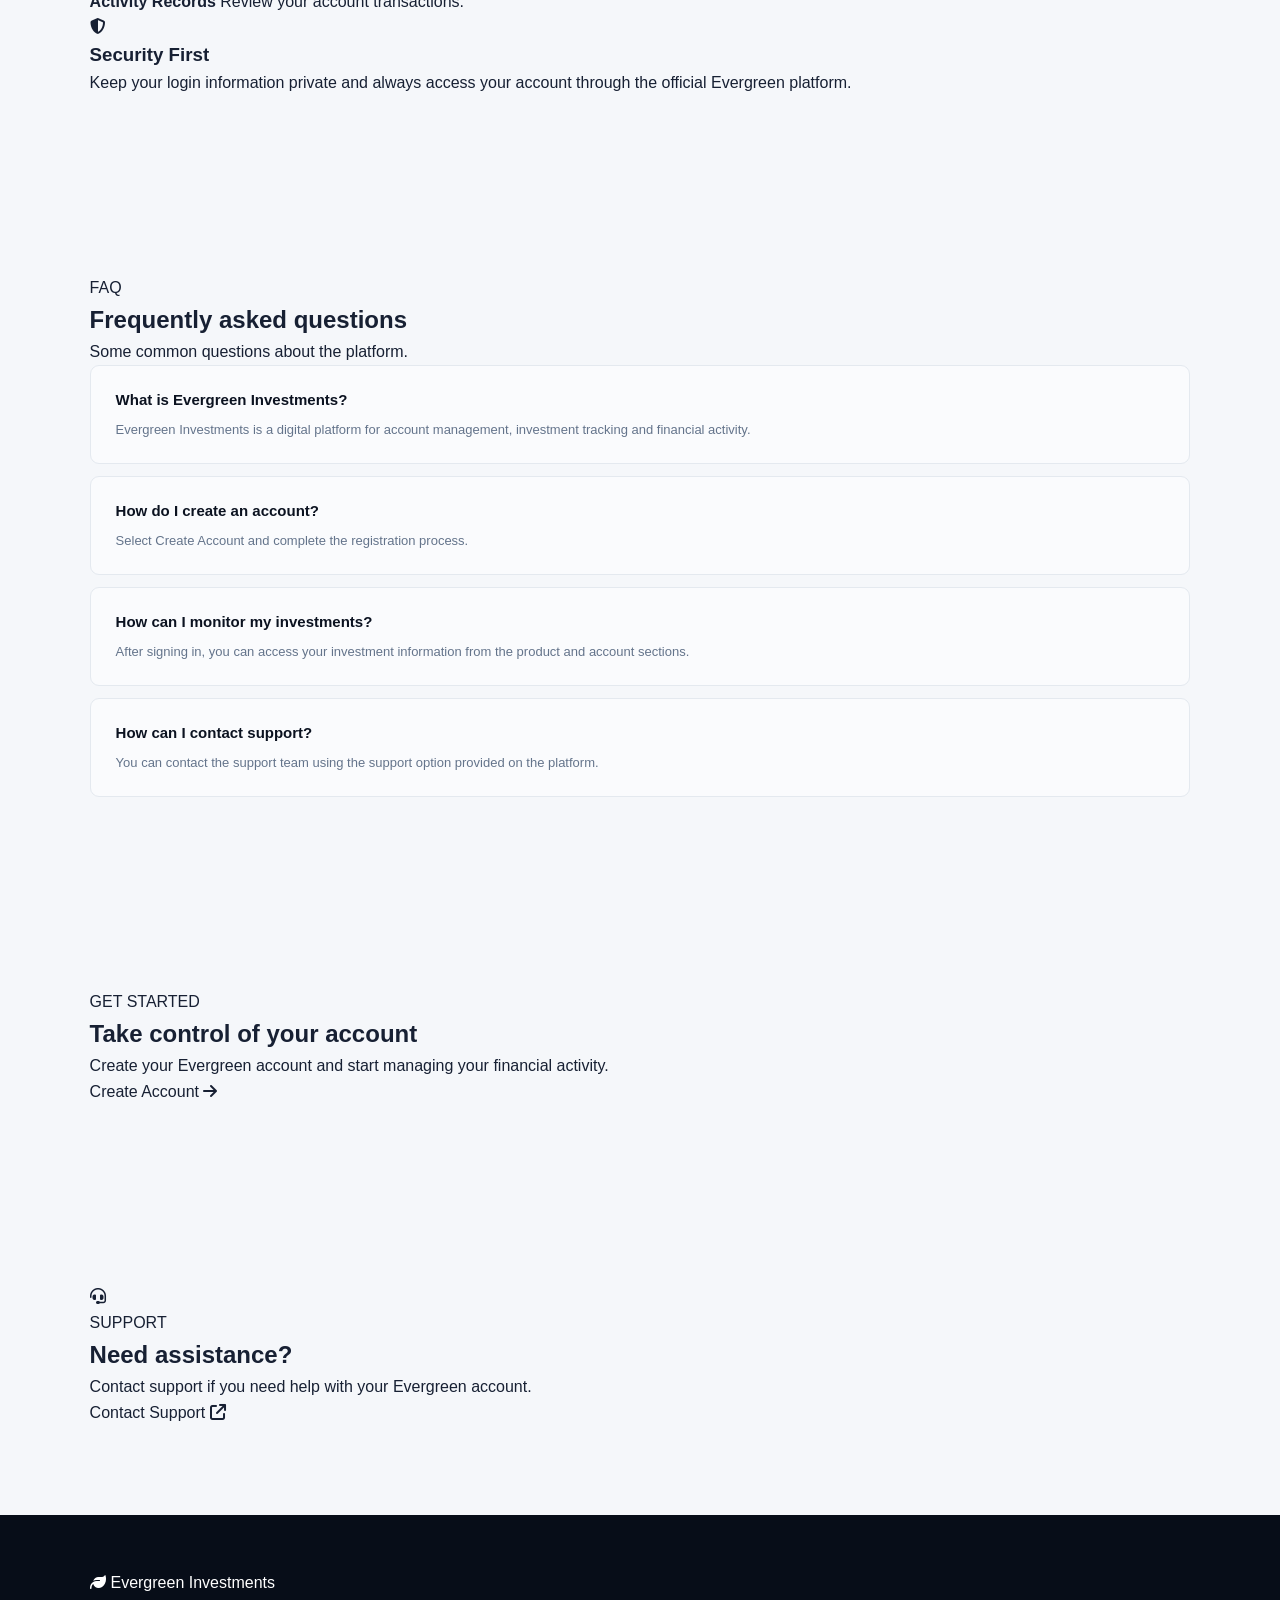
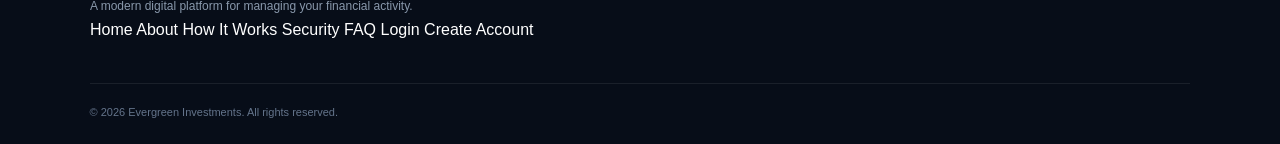
==== commit db8bafad: "Update index.html" ====
--- a/index.html
+++ b/index.html
@@ -1,5 +1,4 @@
 <!DOCTYPE html>
-
 <html lang="en">
 
 <head>
@@ -10,209 +9,467 @@
 content="width=device-width, initial-scale=1.0">
 
 <meta name="description"
-content="Crest Wealth Investment — a professional digital platform for managing investments and tracking financial goals.">
-
-<meta name="theme-color" content="#0b1220">
-
-<title>Crest Wealth Investment</title>
-
-<link rel="stylesheet" href="style.css">
-
-<link rel="preconnect" href="https://fonts.googleapis.com">
-<link rel="preconnect" href="https://fonts.gstatic.com" crossorigin>
-
-<link
-href="https://fonts.googleapis.com/css2?family=Poppins:wght@400;500;600;700&display=swap"
-rel="stylesheet">
-
+content="Evergreen Investments — a modern platform for managing investments and tracking financial goals.">
+
+<meta name="theme-color"
+content="#083d2e">
+
+<title>Evergreen Investments</title>
+
+<!-- FONT AWESOME -->
 <link
 rel="stylesheet"
 href="https://cdnjs.cloudflare.com/ajax/libs/font-awesome/6.6.0/css/all.min.css">
 
+<!-- GOOGLE FONTS -->
+<link
+href="https://fonts.googleapis.com/css2?family=DM+Sans:wght@400;500;600;700&family=Manrope:wght@500;600;700;800&display=swap"
+rel="stylesheet">
+
+<!-- MAIN CSS -->
+<link rel="stylesheet" href="style.css">
+
 </head>
 
 
 <body>
 
 
-<!-- ================= NAVBAR ================= -->
-
-<header id="navbar">
-
-<div class="container">
-
-<a href="#" class="logo">
-
-<i class="fa-solid fa-building-columns"></i>
-
-<span>Crest Wealth</span>
-
-</a>
-
-
-<nav id="navMenu">
-
-<ul>
-
-<li>
-<a href="#">Home</a>
-</li>
-
-<li>
-<a href="#plans">Investment Plans</a>
-</li>
-
-<li>
-<a href="#about">About</a>
-</li>
-
-<li>
-<a href="#how">How It Works</a>
-</li>
-
-<li>
-<a href="#faq">FAQ</a>
-</li>
-
-<li>
-<a href="#contact">Contact</a>
-</li>
-
-</ul>
-
-</nav>
-
-
-<div class="header-btn">
-
-<a href="login.html"
-class="login-btn">
-
-Login
-
-</a>
-
-<a href="register.html"
-class="register-btn">
-
-Create Account
-
-</a>
-
-</div>
-
-
-<button
-class="menu-toggle"
-type="button"
-aria-label="Open menu"
-aria-controls="navMenu">
-
-<i class="fa-solid fa-bars"></i>
-
-</button>
-
-</div>
-
-</header>
-
-
-
-<!-- ================= HERO ================= -->
-
-<main>
-
-<section class="hero">
-
-<div class="hero-content">
-
-<div class="hero-label">
-
-<i class="fa-solid fa-chart-line"></i>
-
-Investment Management
-
-</div>
-
-
-<h1>
-
-Build Your Financial Future
-With A Smarter Approach
-
-</h1>
-
-
-<p>
-
-Crest Wealth Investment provides a straightforward
-digital platform for managing investments, monitoring
-returns and keeping track of your financial goals.
-
-</p>
-
-
-<div class="hero-buttons">
-
-<a href="register.html"
-class="start-btn">
-
-Get Started
-
-<i class="fas fa-arrow-right"></i>
-
-</a>
-
-
-<a href="#plans"
-class="learn-btn">
-
-View Investment Plans
-
-</a>
-
-
-<!-- ONLY NEW BUTTON -->
+<!-- =====================================================
+     FLOATING APP DOWNLOAD
+===================================================== -->
 
 <a
 href="https://github.com/davidyoungarney1-beep/young-invest-frontend/releases/download/v1.0.0/CrestWealth.apk"
-class="learn-btn"
-download>
-
-<i class="fas fa-download"></i>
-
-Download Crest Wealth App
+class="app-download"
+download
+aria-label="Download App">
+
+<i class="fa-solid fa-download"></i>
+
+<span>App</span>
 
 </a>
 
+
+
+<!-- =====================================================
+     HEADER
+===================================================== -->
+
+<header class="site-header">
+
+<div class="nav-container">
+
+
+    <!-- BRAND -->
+
+    <a href="index.html" class="brand">
+
+        <div class="brand-mark">
+
+            <i class="fa-solid fa-leaf"></i>
+
+        </div>
+
+        <span>
+            Evergreen Investments
+        </span>
+
+    </a>
+
+
+
+    <!-- NAVIGATION -->
+
+    <nav class="nav-menu" id="navMenu">
+
+        <a href="#home">
+            Home
+        </a>
+
+        <a href="#about">
+            About
+        </a>
+
+        <a href="#how-it-works">
+            How It Works
+        </a>
+
+        <a href="#security">
+            Security
+        </a>
+
+        <a href="#faq">
+            FAQ
+        </a>
+
+    </nav>
+
+
+
+    <!-- NAV ACTIONS -->
+
+    <div class="nav-actions">
+
+        <a
+        href="login.html"
+        class="nav-login">
+
+            Login
+
+        </a>
+
+
+        <a
+        href="register.html"
+        class="nav-register">
+
+            Create Account
+
+        </a>
+
+    </div>
+
+
+
+    <!-- MOBILE MENU -->
+
+    <button
+    class="menu-toggle"
+    id="menuToggle"
+    aria-label="Open Menu">
+
+        <i class="fa-solid fa-bars"></i>
+
+    </button>
+
+
 </div>
 
+</header>
+
+
+
+
+<!-- =====================================================
+     HERO
+===================================================== -->
+
+<section
+class="hero-section"
+id="home">
+
+<div class="hero-overlay"></div>
+
+
+<div class="hero-container">
+
+
+    <!-- HERO CONTENT -->
+
+    <div class="hero-content">
+
+
+        <div class="hero-badge">
+
+            <i class="fa-solid fa-leaf"></i>
+
+            Evergreen Investments
+
+        </div>
+
+
+        <h1>
+
+            A Clearer Way To Manage
+            Your Financial Goals
+
+        </h1>
+
+
+        <p>
+
+            Manage your account, monitor your investments
+            and follow your financial activity through one
+            simple digital platform.
+
+        </p>
+
+
+        <!-- HERO BUTTONS -->
+
+        <div class="hero-actions">
+
+            <a
+            href="register.html"
+            class="primary-btn">
+
+                Get Started
+
+                <i class="fa-solid fa-arrow-right"></i>
+
+            </a>
+
+
+            <a
+            href="login.html"
+            class="secondary-btn">
+
+                Sign In
+
+            </a>
+
+        </div>
+
+
+        <div class="hero-note">
+
+            <i class="fa-solid fa-shield-halved"></i>
+
+            Simple account management and activity tracking
+
+        </div>
+
+
+    </div>
+
+
+
+    <!-- HERO PANEL -->
+
+    <div class="hero-panel">
+
+
+        <div class="panel-top">
+
+            <span>
+
+                Account Overview
+
+            </span>
+
+            <i class="fa-solid fa-chart-line"></i>
+
+        </div>
+
+
+
+        <div class="panel-card">
+
+            <div class="panel-icon">
+
+                <i class="fa-solid fa-wallet"></i>
+
+            </div>
+
+            <div>
+
+                <strong>
+                    Account Management
+                </strong>
+
+                <span>
+                    Manage your account activity
+                </span>
+
+            </div>
+
+        </div>
+
+
+
+        <div class="panel-card">
+
+            <div class="panel-icon">
+
+                <i class="fa-solid fa-chart-pie"></i>
+
+            </div>
+
+            <div>
+
+                <strong>
+                    Investment Tracking
+                </strong>
+
+                <span>
+                    Follow your investment activity
+                </span>
+
+            </div>
+
+        </div>
+
+
+
+        <div class="panel-card">
+
+            <div class="panel-icon">
+
+                <i class="fa-solid fa-clock-rotate-left"></i>
+
+            </div>
+
+            <div>
+
+                <strong>
+                    Account Activity
+                </strong>
+
+                <span>
+                    Keep track of your transactions
+                </span>
+
+            </div>
+
+        </div>
+
+
+    </div>
+
+
 </div>
 
 </section>
 
 
 
-<!-- ================= INTRO ================= -->
-
-<section class="intro">
-
-<div class="section-title">
-
-<h5>
-INVESTMENT SOLUTIONS
-</h5>
-
-<h2>
-Investment Plans Designed Around Your Goals
-</h2>
-
-<p>
-
-Choose from our available investment packages
-and manage your investment directly from your account.
-
-</p>
+
+<!-- =====================================================
+     INTRO
+===================================================== -->
+
+<section class="intro-section">
+
+<div class="section-container">
+
+
+    <div class="section-heading">
+
+        <span>
+            BUILT FOR SIMPLICITY
+        </span>
+
+        <h2>
+            Everything in one place
+        </h2>
+
+        <p>
+
+            Evergreen gives you a straightforward way
+            to manage your account and monitor your
+            financial activity.
+
+        </p>
+
+    </div>
+
+
+
+    <div class="feature-grid">
+
+
+        <!-- FEATURE 1 -->
+
+        <div class="feature-card">
+
+            <div class="feature-icon">
+
+                <i class="fa-solid fa-user"></i>
+
+            </div>
+
+            <h3>
+                Manage Your Account
+            </h3>
+
+            <p>
+
+                Access your account information and
+                manage your personal details easily.
+
+            </p>
+
+        </div>
+
+
+
+        <!-- FEATURE 2 -->
+
+        <div class="feature-card">
+
+            <div class="feature-icon">
+
+                <i class="fa-solid fa-chart-column"></i>
+
+            </div>
+
+            <h3>
+                Track Investments
+            </h3>
+
+            <p>
+
+                Follow your investment plans and
+                monitor their progress.
+
+            </p>
+
+        </div>
+
+
+
+        <!-- FEATURE 3 -->
+
+        <div class="feature-card">
+
+            <div class="feature-icon">
+
+                <i class="fa-solid fa-receipt"></i>
+
+            </div>
+
+            <h3>
+                Follow Your Activity
+            </h3>
+
+            <p>
+
+                Keep track of deposits, withdrawals
+                and other account transactions.
+
+            </p>
+
+        </div>
+
+
+
+        <!-- FEATURE 4 -->
+
+        <div class="feature-card">
+
+            <div class="feature-icon">
+
+                <i class="fa-solid fa-headset"></i>
+
+            </div>
+
+            <h3>
+                Accessible Support
+            </h3>
+
+            <p>
+
+                Get assistance when you need help
+                with your account.
+
+            </p>
+
+        </div>
+
+
+    </div>
 
 </div>
 
@@ -220,1017 +477,889 @@
 
 
 
-<!-- ================= PLANS ================= -->
-
-<section class="plans"
-id="plans">
-
-<div class="plans-container">
-
-
-<!-- MINI STARTER -->
-
-<article class="plan-card">
-
-<div class="plan-top">
-
-<span class="plan-name">
-Mini Starter
-</span>
-
-<span class="plan-icon">
-
-<i class="fas fa-seedling"></i>
-
-</span>
+
+<!-- =====================================================
+     ABOUT
+===================================================== -->
+
+<section
+class="about-section"
+id="about">
+
+<div class="section-container">
+
+
+    <div class="about-grid">
+
+
+        <!-- VISUAL -->
+
+        <div class="about-visual">
+
+
+            <div class="about-main-icon">
+
+                <i class="fa-solid fa-leaf"></i>
+
+            </div>
+
+
+            <div class="about-mini-card card-one">
+
+                <i class="fa-solid fa-arrow-trend-up"></i>
+
+                <div>
+
+                    <strong>
+                        Track
+                    </strong>
+
+                    <span>
+                        Your progress
+                    </span>
+
+                </div>
+
+            </div>
+
+
+            <div class="about-mini-card card-two">
+
+                <i class="fa-solid fa-lock"></i>
+
+                <div>
+
+                    <strong>
+                        Secure
+                    </strong>
+
+                    <span>
+                        Account access
+                    </span>
+
+                </div>
+
+            </div>
+
+
+        </div>
+
+
+
+        <!-- CONTENT -->
+
+        <div class="about-content">
+
+
+            <span class="section-label">
+
+                ABOUT EVERGREEN
+
+            </span>
+
+
+            <h2>
+
+                Designed around
+                your financial journey
+
+            </h2>
+
+
+            <p>
+
+                Evergreen Investments provides a
+                digital environment where users can
+                manage their accounts, view investment
+                information and monitor financial activity.
+
+            </p>
+
+
+            <p>
+
+                Our platform is designed around
+                accessibility, clarity and straightforward
+                account management.
+
+            </p>
+
+
+            <a
+            href="#how-it-works"
+            class="outline-btn">
+
+                Learn How It Works
+
+                <i class="fa-solid fa-arrow-right"></i>
+
+            </a>
+
+
+        </div>
+
+
+    </div>
 
 </div>
 
-
-<div class="plan-price">
-
-₦4,000
+</section>
+
+
+
+
+<!-- =====================================================
+     HOW IT WORKS
+===================================================== -->
+
+<section
+class="process-section"
+id="how-it-works">
+
+<div class="section-container">
+
+
+    <div class="section-heading">
+
+        <span>
+            HOW IT WORKS
+        </span>
+
+        <h2>
+            Get started in four steps
+        </h2>
+
+        <p>
+
+            A simple process for accessing and managing
+            your Evergreen account.
+
+        </p>
+
+    </div>
+
+
+
+    <div class="process-grid">
+
+
+        <!-- STEP 1 -->
+
+        <div class="process-card">
+
+            <div class="process-number">
+                01
+            </div>
+
+            <div class="process-icon">
+
+                <i class="fa-solid fa-user-plus"></i>
+
+            </div>
+
+            <h3>
+                Create Your Account
+            </h3>
+
+            <p>
+
+                Register your account and provide
+                the required information.
+
+            </p>
+
+        </div>
+
+
+
+        <!-- STEP 2 -->
+
+        <div class="process-card">
+
+            <div class="process-number">
+                02
+            </div>
+
+            <div class="process-icon">
+
+                <i class="fa-solid fa-wallet"></i>
+
+            </div>
+
+            <h3>
+                Fund Your Account
+            </h3>
+
+            <p>
+
+                Add funds to your account using
+                the available payment options.
+
+            </p>
+
+        </div>
+
+
+
+        <!-- STEP 3 -->
+
+        <div class="process-card">
+
+            <div class="process-number">
+                03
+            </div>
+
+            <div class="process-icon">
+
+                <i class="fa-solid fa-layer-group"></i>
+
+            </div>
+
+            <h3>
+                Choose Your Investment
+            </h3>
+
+            <p>
+
+                Explore the available investment
+                options in your account.
+
+            </p>
+
+        </div>
+
+
+
+        <!-- STEP 4 -->
+
+        <div class="process-card">
+
+            <div class="process-number">
+                04
+            </div>
+
+            <div class="process-icon">
+
+                <i class="fa-solid fa-chart-line"></i>
+
+            </div>
+
+            <h3>
+                Monitor Your Activity
+            </h3>
+
+            <p>
+
+                Follow your investment and
+                account activity from your dashboard.
+
+            </p>
+
+        </div>
+
+
+    </div>
 
 </div>
 
-
-<p class="plan-subtitle">
-
-Entry Investment Plan
-
-</p>
-
-
-<div class="plan-profit">
-
-<strong>
-₦900
-</strong>
-
-<span>
-Daily Return
-</span>
+</section>
+
+
+
+
+<!-- =====================================================
+     SECURITY
+===================================================== -->
+
+<section
+class="security-section"
+id="security">
+
+<div class="section-container">
+
+
+    <div class="security-content">
+
+
+        <div>
+
+
+            <span class="section-label">
+
+                ACCOUNT SECURITY
+
+            </span>
+
+
+            <h2>
+
+                Built with account
+                protection in mind
+
+            </h2>
+
+
+            <p>
+
+                Your account information and activity
+                should remain accessible only to you.
+                Evergreen is designed with security-focused
+                account management features.
+
+            </p>
+
+
+
+            <div class="security-list">
+
+
+                <div class="security-item">
+
+                    <div class="security-icon">
+
+                        <i class="fa-solid fa-lock"></i>
+
+                    </div>
+
+                    <div>
+
+                        <strong>
+                            Protected Access
+                        </strong>
+
+                        <span>
+                            Secure login for your account.
+                        </span>
+
+                    </div>
+
+                </div>
+
+
+
+                <div class="security-item">
+
+                    <div class="security-icon">
+
+                        <i class="fa-solid fa-user-shield"></i>
+
+                    </div>
+
+                    <div>
+
+                        <strong>
+                            Account Controls
+                        </strong>
+
+                        <span>
+                            Manage your personal account information.
+                        </span>
+
+                    </div>
+
+                </div>
+
+
+
+                <div class="security-item">
+
+                    <div class="security-icon">
+
+                        <i class="fa-solid fa-clock-rotate-left"></i>
+
+                    </div>
+
+                    <div>
+
+                        <strong>
+                            Activity Records
+                        </strong>
+
+                        <span>
+                            Review your account transactions.
+                        </span>
+
+                    </div>
+
+                </div>
+
+
+            </div>
+
+
+        </div>
+
+
+
+        <div class="security-panel">
+
+            <div class="security-panel-icon">
+
+                <i class="fa-solid fa-shield-halved"></i>
+
+            </div>
+
+            <h3>
+                Security First
+            </h3>
+
+            <p>
+
+                Keep your login information private
+                and always access your account through
+                the official Evergreen platform.
+
+            </p>
+
+        </div>
+
+
+    </div>
 
 </div>
 
-
-<div class="plan-details">
-
-<div>
-
-<span>Duration</span>
-
-<strong>9 Days</strong>
+</section>
+
+
+
+
+<!-- =====================================================
+     FAQ
+===================================================== -->
+
+<section
+class="faq-section"
+id="faq">
+
+<div class="section-container">
+
+
+    <div class="section-heading">
+
+        <span>
+            FAQ
+        </span>
+
+        <h2>
+            Frequently asked questions
+        </h2>
+
+        <p>
+            Some common questions about the platform.
+        </p>
+
+    </div>
+
+
+
+    <div class="faq-list">
+
+
+        <div class="faq-item">
+
+            <h3>
+                What is Evergreen Investments?
+            </h3>
+
+            <p>
+
+                Evergreen Investments is a digital
+                platform for account management,
+                investment tracking and financial activity.
+
+            </p>
+
+        </div>
+
+
+
+        <div class="faq-item">
+
+            <h3>
+                How do I create an account?
+            </h3>
+
+            <p>
+
+                Select Create Account and complete
+                the registration process.
+
+            </p>
+
+        </div>
+
+
+
+        <div class="faq-item">
+
+            <h3>
+                How can I monitor my investments?
+            </h3>
+
+            <p>
+
+                After signing in, you can access your
+                investment information from the product
+                and account sections.
+
+            </p>
+
+        </div>
+
+
+
+        <div class="faq-item">
+
+            <h3>
+                How can I contact support?
+            </h3>
+
+            <p>
+
+                You can contact the support team using
+                the support option provided on the platform.
+
+            </p>
+
+        </div>
+
+
+    </div>
 
 </div>
 
-
-<div>
-
-<span>Total Return</span>
-
-<strong>₦8,100</strong>
+</section>
+
+
+
+
+<!-- =====================================================
+     CTA
+===================================================== -->
+
+<section class="cta-section">
+
+<div class="cta-container">
+
+
+    <div>
+
+        <span class="section-label">
+            GET STARTED
+        </span>
+
+        <h2>
+            Take control of your account
+        </h2>
+
+        <p>
+
+            Create your Evergreen account and
+            start managing your financial activity.
+
+        </p>
+
+    </div>
+
+
+    <a
+    href="register.html"
+    class="cta-btn">
+
+        Create Account
+
+        <i class="fa-solid fa-arrow-right"></i>
+
+    </a>
+
 
 </div>
 
+</section>
+
+
+
+
+<!-- =====================================================
+     CONTACT
+===================================================== -->
+
+<section class="contact-section">
+
+<div class="section-container">
+
+
+    <div class="contact-card">
+
+
+        <div class="contact-icon">
+
+            <i class="fa-solid fa-headset"></i>
+
+        </div>
+
+
+        <div>
+
+            <span class="section-label">
+                SUPPORT
+            </span>
+
+            <h2>
+                Need assistance?
+            </h2>
+
+            <p>
+
+                Contact support if you need help
+                with your Evergreen account.
+
+            </p>
+
+        </div>
+
+
+        <a
+        href="https://t.me/Crestwealth"
+        target="_blank"
+        rel="noopener"
+        class="contact-btn">
+
+            Contact Support
+
+            <i class="fa-solid fa-arrow-up-right-from-square"></i>
+
+        </a>
+
+
+    </div>
+
 </div>
 
-
-<a href="register.html"
-class="plan-button">
-
-Invest Now
-
-<i class="fas fa-arrow-right"></i>
-
-</a>
-
-</article>
-
-
-
-<!-- STARTER -->
-
-<article class="plan-card">
-
-<div class="plan-top">
-
-<span class="plan-name">
-Starter
-</span>
-
-<span class="plan-icon">
-
-<i class="fas fa-chart-line"></i>
-
-</span>
+</section>
+
+
+
+
+<!-- =====================================================
+     FOOTER
+===================================================== -->
+
+<footer class="site-footer">
+
+<div class="footer-container">
+
+
+    <div class="footer-brand">
+
+
+        <a
+        href="index.html"
+        class="footer-logo">
+
+            <span class="brand-mark">
+
+                <i class="fa-solid fa-leaf"></i>
+
+            </span>
+
+            Evergreen Investments
+
+        </a>
+
+
+        <p>
+
+            A modern digital platform for
+            managing your financial activity.
+
+        </p>
+
+
+    </div>
+
+
+
+    <div class="footer-links">
+
+
+        <a href="#home">
+            Home
+        </a>
+
+        <a href="#about">
+            About
+        </a>
+
+        <a href="#how-it-works">
+            How It Works
+        </a>
+
+        <a href="#security">
+            Security
+        </a>
+
+        <a href="#faq">
+            FAQ
+        </a>
+
+        <a href="login.html">
+            Login
+        </a>
+
+        <a href="register.html">
+            Create Account
+        </a>
+
+
+    </div>
+
 
 </div>
 
 
-<div class="plan-price">
-
-₦6,500
+
+<div class="footer-bottom">
+
+    <p>
+
+        © 2026 Evergreen Investments.
+        All rights reserved.
+
+    </p>
 
 </div>
 
-
-<p class="plan-subtitle">
-
-Starter Investment Plan
-
-</p>
-
-
-<div class="plan-profit">
-
-<strong>
-₦1,100
-</strong>
-
-<span>
-Daily Return
-</span>
-
-</div>
-
-
-<div class="plan-details">
-
-<div>
-
-<span>Duration</span>
-
-<strong>10 Days</strong>
-
-</div>
-
-
-<div>
-
-<span>Total Return</span>
-
-<strong>₦11,000</strong>
-
-</div>
-
-</div>
-
-
-<a href="register.html"
-class="plan-button">
-
-Invest Now
-
-<i class="fas fa-arrow-right"></i>
-
-</a>
-
-</article>
-
-
-
-<!-- POPULAR -->
-
-<article class="plan-card featured">
-
-<div class="featured-label">
-
-Recommended
-
-</div>
-
-
-<div class="plan-top">
-
-<span class="plan-name">
-Popular
-</span>
-
-<span class="plan-icon">
-
-<i class="fas fa-chart-pie"></i>
-
-</span>
-
-</div>
-
-
-<div class="plan-price">
-
-₦20,000
-
-</div>
-
-
-<p class="plan-subtitle">
-
-Popular Investment Plan
-
-</p>
-
-
-<div class="plan-profit">
-
-<strong>
-₦2,500
-</strong>
-
-<span>
-Daily Return
-</span>
-
-</div>
-
-
-<div class="plan-details">
-
-<div>
-
-<span>Duration</span>
-
-<strong>20 Days</strong>
-
-</div>
-
-
-<div>
-
-<span>Total Return</span>
-
-<strong>₦50,000</strong>
-
-</div>
-
-</div>
-
-
-<a href="register.html"
-class="plan-button">
-
-Invest Now
-
-<i class="fas fa-arrow-right"></i>
-
-</a>
-
-</article>
-
-
-
-<!-- PREMIUM -->
-
-<article class="plan-card">
-
-<div class="plan-top">
-
-<span class="plan-name">
-Premium
-</span>
-
-<span class="plan-icon">
-
-<i class="fas fa-gem"></i>
-
-</span>
-
-</div>
-
-
-<div class="plan-price">
-
-₦50,000
-
-</div>
-
-
-<p class="plan-subtitle">
-
-Premium Investment Plan
-
-</p>
-
-
-<div class="plan-profit">
-
-<strong>
-₦6,000
-</strong>
-
-<span>
-Daily Return
-</span>
-
-</div>
-
-
-<div class="plan-details">
-
-<div>
-
-<span>Duration</span>
-
-<strong>20 Days</strong>
-
-</div>
-
-
-<div>
-
-<span>Total Return</span>
-
-<strong>₦120,000</strong>
-
-</div>
-
-</div>
-
-
-<a href="register.html"
-class="plan-button">
-
-Invest Now
-
-<i class="fas fa-arrow-right"></i>
-
-</a>
-
-</article>
-
-
-
-<!-- DIAMOND -->
-
-<article class="plan-card">
-
-<div class="plan-top">
-
-<span class="plan-name">
-Diamond
-</span>
-
-<span class="plan-icon">
-
-<i class="fas fa-diamond"></i>
-
-</span>
-
-</div>
-
-
-<div class="plan-price">
-
-₦100,000
-
-</div>
-
-
-<p class="plan-subtitle">
-
-Diamond Investment Plan
-
-</p>
-
-
-<div class="plan-profit">
-
-<strong>
-₦10,000
-</strong>
-
-<span>
-Daily Return
-</span>
-
-</div>
-
-
-<div class="plan-details">
-
-<div>
-
-<span>Duration</span>
-
-<strong>25 Days</strong>
-
-</div>
-
-
-<div>
-
-<span>Total Return</span>
-
-<strong>₦250,000</strong>
-
-</div>
-
-</div>
-
-
-<a href="register.html"
-class="plan-button">
-
-Invest Now
-
-<i class="fas fa-arrow-right"></i>
-
-</a>
-
-</article>
-
-
-</div>
-
-</section>
-
-
-
-<!-- ================= FEATURES ================= -->
-
-<section class="features">
-
-<div class="section-title">
-
-<h5>
-PLATFORM FEATURES
-</h5>
-
-<h2>
-A Simple Way To Manage Your Investment
-</h2>
-
-<p>
-
-Everything you need to manage your account
-is available from one convenient platform.
-
-</p>
-
-</div>
-
-
-<div class="features-grid">
-
-
-<article class="feature-card">
-
-<div class="feature-icon">
-
-<i class="fas fa-shield-halved"></i>
-
-</div>
-
-<h3>
-Account Security
-</h3>
-
-<p>
-
-Modern security practices are used to help
-protect your account and personal information.
-
-</p>
-
-</article>
-
-
-<article class="feature-card">
-
-<div class="feature-icon">
-
-<i class="fas fa-wallet"></i>
-
-</div>
-
-<h3>
-Easy Deposits
-</h3>
-
-<p>
-
-Fund your account using the available deposit
-process and keep your payment records organized.
-
-</p>
-
-</article>
-
-
-<article class="feature-card">
-
-<div class="feature-icon">
-
-<i class="fas fa-chart-line"></i>
-
-</div>
-
-<h3>
-Investment Tracking
-</h3>
-
-<p>
-
-Monitor your investment information and
-available returns directly from your dashboard.
-
-</p>
-
-</article>
-
-
-<article class="feature-card">
-
-<div class="feature-icon">
-
-<i class="fas fa-headset"></i>
-
-</div>
-
-<h3>
-Customer Support
-</h3>
-
-<p>
-
-Get assistance when you need help with
-your account or investment activity.
-
-</p>
-
-</article>
-
-
-</div>
-
-</section>
-
-
-
-<!-- ================= HOW IT WORKS ================= -->
-
-<section class="how"
-id="how">
-
-<div class="section-title">
-
-<h5>
-HOW IT WORKS
-</h5>
-
-<h2>
-Getting Started Is Simple
-</h2>
-
-<p>
-
-Follow a straightforward process to begin
-managing your investment.
-
-</p>
-
-</div>
-
-
-<div class="how-grid">
-
-
-<article class="how-card">
-
-<div class="number">
-01
-</div>
-
-<h3>
-Create Your Account
-</h3>
-
-<p>
-
-Register for an account and provide
-the required information.
-
-</p>
-
-</article>
-
-
-<article class="how-card">
-
-<div class="number">
-02
-</div>
-
-<h3>
-Fund Your Account
-</h3>
-
-<p>
-
-Make a deposit using the available
-payment instructions.
-
-</p>
-
-</article>
-
-
-<article class="how-card">
-
-<div class="number">
-03
-</div>
-
-<h3>
-Select A Plan
-</h3>
-
-<p>
-
-Choose an investment package based
-on your selected amount.
-
-</p>
-
-</article>
-
-
-<article class="how-card">
-
-<div class="number">
-04
-</div>
-
-<h3>
-Monitor Your Investment
-</h3>
-
-<p>
-
-Use your dashboard to monitor your
-investment and eligible returns.
-
-</p>
-
-</article>
-
-
-</div>
-
-</section>
-
-
-
-<!-- ================= ABOUT ================= -->
-
-<section class="about"
-id="about">
-
-<div class="about-container">
-
-
-<div class="about-icon">
-
-<i class="fa-solid fa-building-columns"></i>
-
-</div>
-
-
-<div class="about-content">
-
-<h5>
-ABOUT CREST WEALTH
-</h5>
-
-<h2>
-Focused On A Clear And Simple Investment Experience
-</h2>
-
-<p>
-
-Crest Wealth Investment is a digital platform
-created to provide users with a convenient way
-to manage investment activities from one account.
-
-</p>
-
-<p>
-
-Our platform focuses on a simple interface,
-clear investment information and accessible
-account management tools.
-
-</p>
-
-
-<a href="register.html"
-class="about-button">
-
-Create An Account
-
-</a>
-
-</div>
-
-</div>
-
-</section>
-
-
-
-<!-- ================= FAQ ================= -->
-
-<section class="faq"
-id="faq">
-
-<div class="section-title">
-
-<h5>
-FAQ
-</h5>
-
-<h2>
-Frequently Asked Questions
-</h2>
-
-</div>
-
-
-<div class="faq-container">
-
-
-<article class="faq-item">
-
-<h3>
-How do I create an account?
-</h3>
-
-<p>
-
-Click Create Account and complete the
-registration form with the required details.
-
-</p>
-
-</article>
-
-
-<article class="faq-item">
-
-<h3>
-How do I make a deposit?
-</h3>
-
-<p>
-
-After logging into your account, open the
-deposit section and follow the payment instructions.
-
-</p>
-
-</article>
-
-
-<article class="faq-item">
-
-<h3>
-How can I select an investment plan?
-</h3>
-
-<p>
-
-Choose the investment plan that suits your
-intended investment amount and follow the
-instructions provided.
-
-</p>
-
-</article>
-
-
-<article class="faq-item">
-
-<h3>
-Where can I monitor my investment?
-</h3>
-
-<p>
-
-Your dashboard provides access to your
-investment information and account activity.
-
-</p>
-
-</article>
-
-
-</div>
-
-</section>
-
-
-
-<!-- ================= CONTACT ================= -->
-
-<section class="contact"
-id="contact">
-
-<div class="section-title">
-
-<h5>
-CONTACT
-</h5>
-
-<h2>
-Need Assistance?
-</h2>
-
-<p>
-
-Contact our support team for assistance
-with your account.
-
-</p>
-
-</div>
-
-
-<div class="contact-container">
-
-
-<div class="contact-item">
-
-<i class="fas fa-envelope"></i>
-
-<div>
-
-<h3>
-Email
-</h3>
-
-<p>
-support@crestwealthinvestment.com
-</p>
-
-</div>
-
-</div>
-
-
-<div class="contact-item">
-
-<i class="fas fa-headset"></i>
-
-<div>
-
-<h3>
-Customer Support
-</h3>
-
-<p>
-Available through the platform.
-</p>
-
-</div>
-
-</div>
-
-
-<div class="contact-item">
-
-<i class="fas fa-location-dot"></i>
-
-<div>
-
-<h3>
-Location
-</h3>
-
-<p>
-Nigeria
-</p>
-
-</div>
-
-</div>
-
-
-</div>
-
-</section>
-
-</main>
-
-
-
-<!-- ================= FOOTER ================= -->
-
-<footer>
-
-<div class="footer-container">
-
-
-<div class="footer-main">
-
-
-<div class="footer-brand">
-
-<div class="logo">
-
-<i class="fa-solid fa-building-columns"></i>
-
-<span>
-Crest Wealth
-</span>
-
-</div>
-
-
-<p>
-
-A digital investment platform designed
-for simple and convenient investment management.
-
-</p>
-
-</div>
-
-
-
-<div class="footer-column">
-
-<h3>
-Company
-</h3>
-
-<a href="#about">
-About
-</a>
-
-<a href="#plans">
-Investment Plans
-</a>
-
-<a href="#how">
-How It Works
-</a>
-
-</div>
-
-
-
-<div class="footer-column">
-
-<h3>
-Support
-</h3>
-
-<a href="#faq">
-FAQ
-</a>
-
-<a href="#contact">
-Contact
-</a>
-
-<a href="login.html">
-Login
-</a>
-
-</div>
-
-
-</div>
-
-
-<div class="footer-bottom">
-
-<p>
-© 2026 Crest Wealth Investment. All Rights Reserved.
-</p>
-
-</div>
-
-
-</div>
-
 </footer>
 
 
 
-<!-- ================= BACK TO TOP ================= -->
+
+<!-- =====================================================
+     BACK TO TOP
+===================================================== -->
 
 <button
 id="topBtn"
-type="button"
 aria-label="Back to top">
 
-<i class="fas fa-arrow-up"></i>
+    <i class="fa-solid fa-arrow-up"></i>
 
 </button>
 
 
+
+
+<!-- =====================================================
+     MOBILE MENU + BACK TO TOP
+===================================================== -->
+
+<script>
+
+const menuToggle =
+document.getElementById("menuToggle");
+
+const navMenu =
+document.getElementById("navMenu");
+
+
+menuToggle.addEventListener(
+"click",
+function(){
+
+    navMenu.classList.toggle("open");
+
+    const icon =
+    menuToggle.querySelector("i");
+
+    if(navMenu.classList.contains("open")){
+
+        icon.classList.remove("fa-bars");
+
+        icon.classList.add("fa-xmark");
+
+    }else{
+
+        icon.classList.remove("fa-xmark");
+
+        icon.classList.add("fa-bars");
+
+    }
+
+});
+
+
+
+/* CLOSE MOBILE MENU */
+
+document.querySelectorAll(
+".nav-menu a"
+).forEach(function(link){
+
+    link.addEventListener(
+    "click",
+    function(){
+
+        navMenu.classList.remove("open");
+
+        const icon =
+        menuToggle.querySelector("i");
+
+        icon.classList.remove("fa-xmark");
+
+        icon.classList.add("fa-bars");
+
+    });
+
+});
+
+
+
+/* BACK TO TOP */
+
+const topBtn =
+document.getElementById("topBtn");
+
+
+window.addEventListener(
+"scroll",
+function(){
+
+    if(window.scrollY > 400){
+
+        topBtn.classList.add("show");
+
+    }else{
+
+        topBtn.classList.remove("show");
+
+    }
+
+});
+
+
+topBtn.addEventListener(
+"click",
+function(){
+
+    window.scrollTo({
+
+        top:0,
+
+        behavior:"smooth"
+
+    });
+
+});
+
+</script>
+
+
+<!-- EXISTING SCRIPT -->
+
 <script src="script.js"></script>
 
+
 </body>
 
 </html>
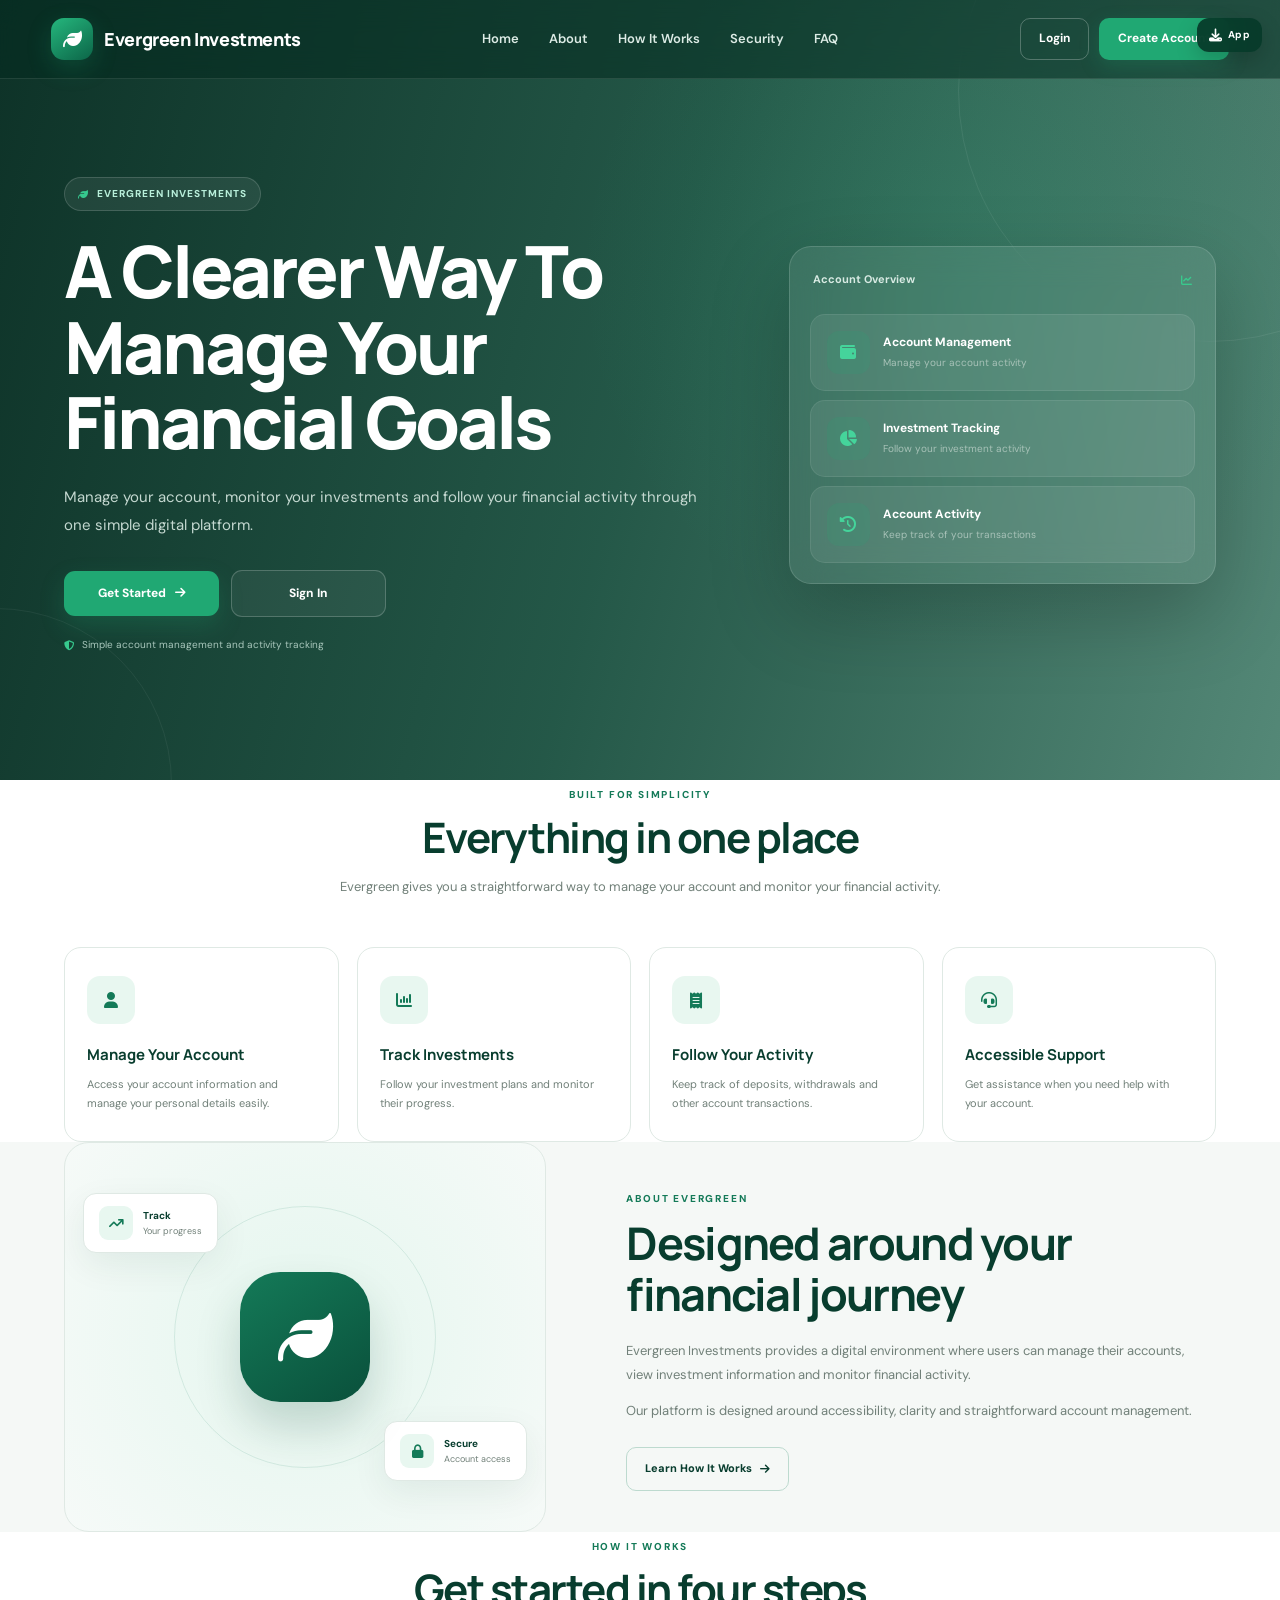
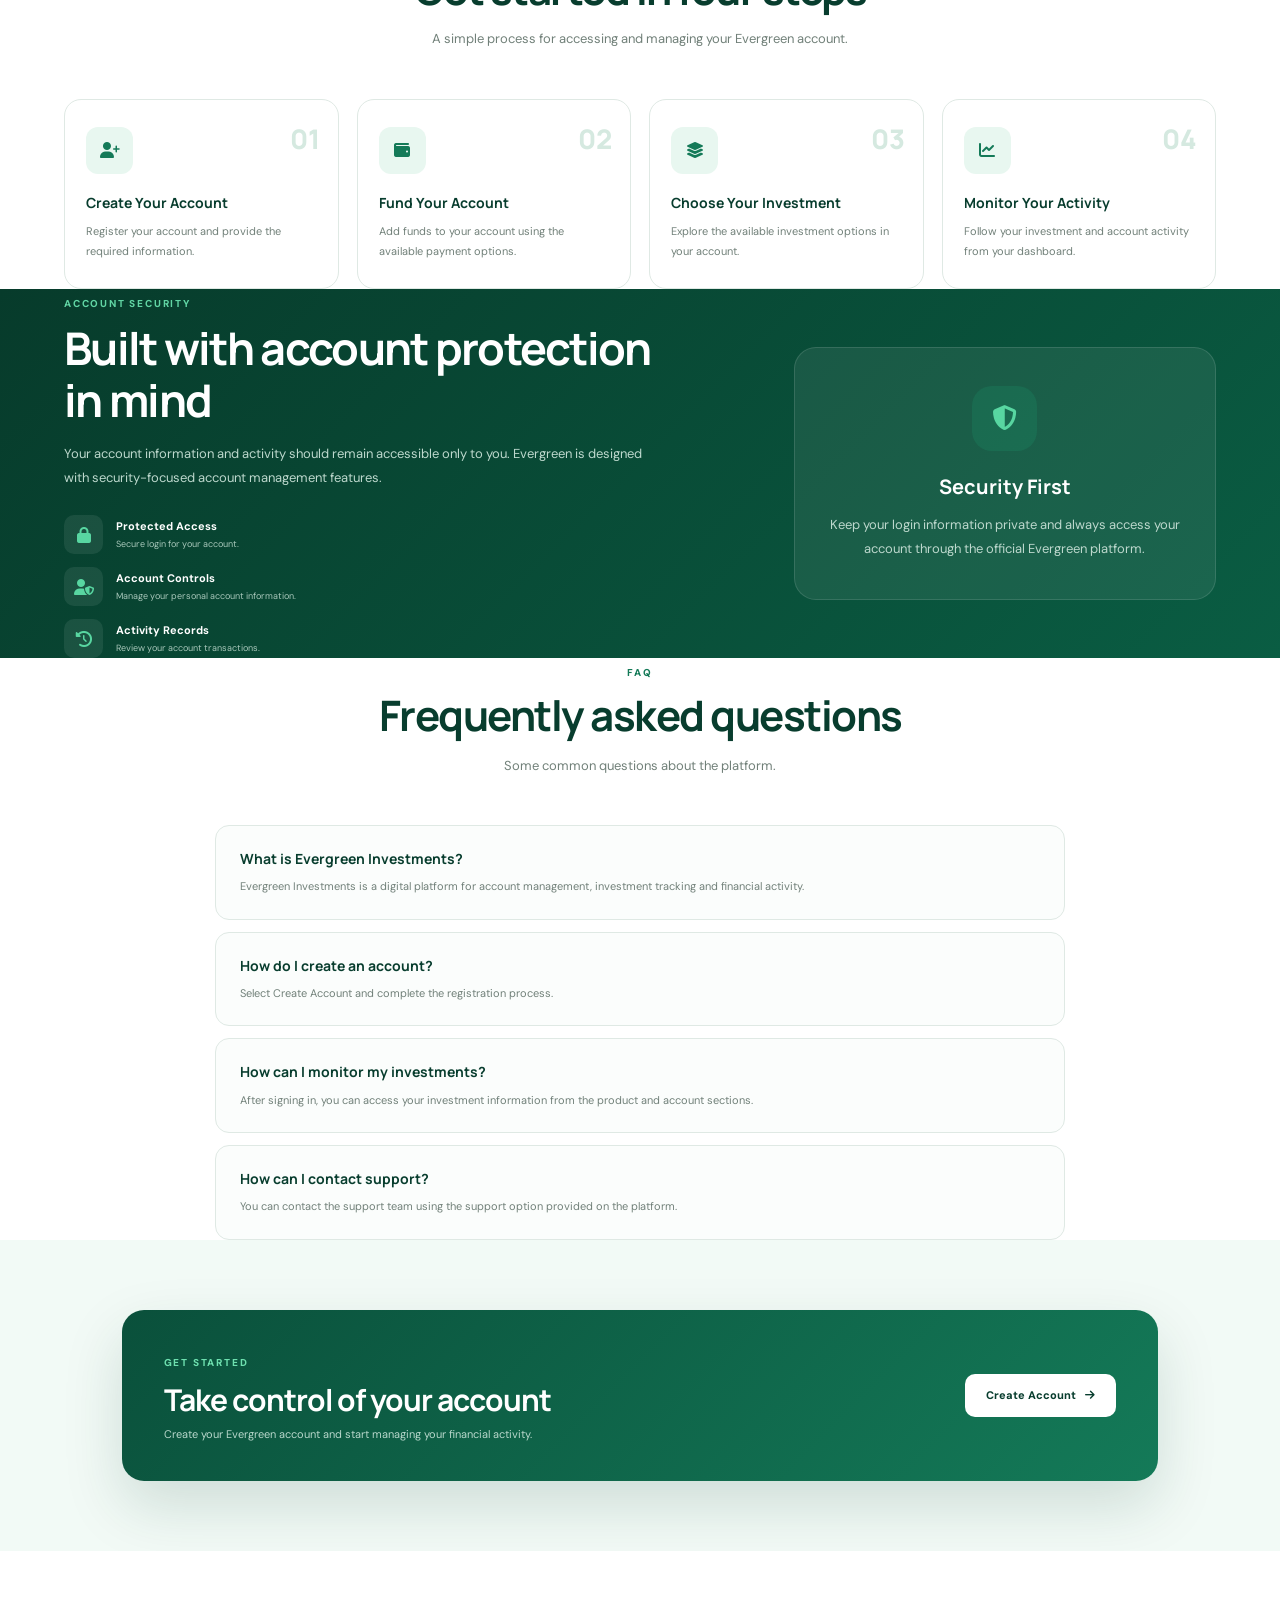
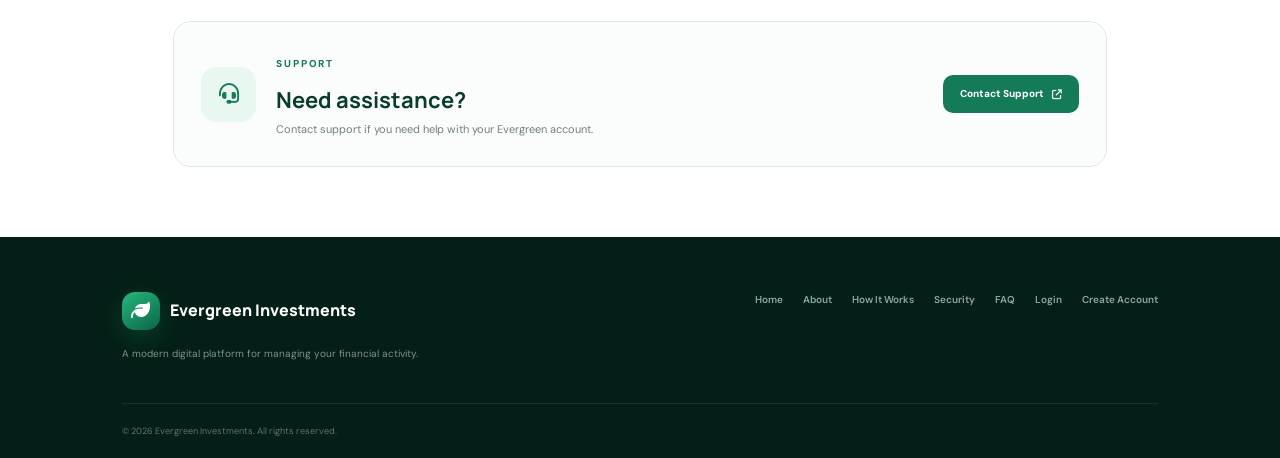
==== commit ec6f1d07: "Update Telegram link in index.html" ====
--- a/index.html
+++ b/index.html
@@ -1120,7 +1120,7 @@
 
 
         <a
-        href="https://t.me/Crestwealth"
+        href="https://t.me/Evergreenlimited"
         target="_blank"
         rel="noopener"
         class="contact-btn">
--- a/style.css
+++ b/style.css
@@ -1,26 +1,31 @@
 /* =========================================================
-   CREST WEALTH INVESTMENT
-   STANDARD PROFESSIONAL FINTECH STYLE
+   EVERGREEN INVESTMENTS
+   MODERN FOREST FINTECH LANDING PAGE
 ========================================================= */
 
 :root{
 
-    --primary:#0d6efd;
-    --primary-dark:#0b5ed7;
-
-    --navy:#0b1220;
-    --navy-dark:#070d18;
-
-    --text:#172033;
-    --muted:#64748b;
-
-    --light:#f5f7fa;
+    --evergreen:#147a58;
+    --evergreen-dark:#083d2e;
+    --evergreen-deep:#052b20;
+
+    --green:#20a873;
+    --green-light:#e8f7f0;
+    --green-soft:#f2faf6;
+
+    --text:#12251e;
+    --muted:#718079;
+
     --white:#ffffff;
-
-    --border:#e4e9ef;
-
-    --shadow:0 10px 30px rgba(15,23,42,.06);
-    --shadow-lg:0 20px 50px rgba(15,23,42,.10);
+    --light:#f5f8f6;
+
+    --border:#dfe9e4;
+
+    --shadow:
+        0 12px 35px rgba(8,61,46,.07);
+
+    --shadow-lg:
+        0 25px 65px rgba(8,61,46,.13);
 
 }
 
@@ -30,22 +35,18 @@
 ========================================================= */
 
 *{
-
     margin:0;
     padding:0;
     box-sizing:border-box;
-
 }
 
 html{
-
     scroll-behavior:smooth;
-
 }
 
 body{
 
-    font-family:'Poppins',sans-serif;
+    font-family:"DM Sans",sans-serif;
 
     background:var(--light);
 
@@ -58,91 +59,151 @@
 }
 
 a{
-
     text-decoration:none;
     color:inherit;
-
 }
 
 button{
-
     font-family:inherit;
-
-}
-
-ul{
-
-    list-style:none;
-
-}
-
-
-/* =========================================================
-   CONTAINER
-========================================================= */
-
-.container{
-
-    width:92%;
-
-    max-width:1250px;
-
-    margin:auto;
-
-    display:flex;
-
-    align-items:center;
-
-    justify-content:space-between;
-
-}
-
-
-/* =========================================================
-   NAVBAR
-========================================================= */
-
-#navbar{
+}
+
+img{
+    max-width:100%;
+    display:block;
+}
+
+
+/* =========================================================
+   FLOATING APP DOWNLOAD
+========================================================= */
+
+.app-download{
 
     position:fixed;
+
+    top:18px;
+    right:18px;
+
+    z-index:2000;
+
+    display:flex;
+
+    align-items:center;
+
+    gap:6px;
+
+    padding:9px 12px;
+
+    border-radius:12px;
+
+    background:rgba(7,59,42,.94);
+
+    color:white;
+
+    text-decoration:none;
+
+    font-size:11px;
+
+    font-weight:700;
+
+    box-shadow:
+        0 8px 22px rgba(0,0,0,.18);
+
+    backdrop-filter:blur(10px);
+
+    transition:.25s ease;
+
+}
+
+.app-download i{
+    font-size:13px;
+}
+
+.app-download span{
+
+    font-size:10px;
+
+    letter-spacing:.3px;
+
+}
+
+.app-download:hover{
+
+    transform:translateY(-2px);
+
+    background:#0f6b4d;
+
+}
+
+
+/* =========================================================
+   HEADER
+========================================================= */
+
+.site-header{
+
+    position:absolute;
 
     top:0;
     left:0;
 
     width:100%;
 
-    background:rgba(11,18,32,.97);
-
-    border-bottom:1px solid rgba(255,255,255,.08);
-
     z-index:1000;
 
-}
-
-#navbar .container{
-
-    min-height:72px;
-
-}
-
-
-/* =========================================================
-   LOGO
-========================================================= */
-
-.logo{
-
-    display:flex;
-
-    align-items:center;
-
-    gap:10px;
+    background:rgba(5,43,32,.55);
+
+    border-bottom:1px solid
+    rgba(255,255,255,.10);
+
+    backdrop-filter:blur(15px);
+
+}
+
+.nav-container{
+
+    width:92%;
+
+    max-width:1250px;
+
+    min-height:78px;
+
+    margin:auto;
+
+    display:flex;
+
+    align-items:center;
+
+    justify-content:space-between;
+
+}
+
+
+/* =========================================================
+   BRAND
+========================================================= */
+
+.brand{
+
+    display:flex;
+
+    align-items:center;
+
+    gap:11px;
 
     color:white;
 
-}
-
-.logo i{
+    font-family:"Manrope",sans-serif;
+
+    font-size:18px;
+
+    font-weight:800;
+
+    letter-spacing:-.4px;
+
+}
+
+.brand-mark{
 
     width:42px;
     height:42px;
@@ -150,129 +211,171 @@
     display:flex;
 
     align-items:center;
+
     justify-content:center;
 
+    border-radius:13px;
+
+    background:
+
+        linear-gradient(
+            145deg,
+            #25b77d,
+            #0c6548
+        );
+
+    color:white;
+
+    box-shadow:
+        0 8px 25px
+        rgba(32,168,115,.22);
+
+}
+
+.brand-mark i{
+
+    font-size:19px;
+
+}
+
+
+/* =========================================================
+   NAVIGATION
+========================================================= */
+
+.nav-menu{
+
+    display:flex;
+
+    align-items:center;
+
+    gap:30px;
+
+}
+
+.nav-menu a{
+
+    position:relative;
+
+    color:#dcebe5;
+
+    font-size:13px;
+
+    font-weight:600;
+
+    transition:.25s ease;
+
+}
+
+.nav-menu a::after{
+
+    content:"";
+
+    position:absolute;
+
+    left:0;
+
+    bottom:-7px;
+
+    width:0;
+
+    height:2px;
+
     border-radius:10px;
 
-    background:var(--primary);
+    background:#35c48b;
+
+    transition:.25s ease;
+
+}
+
+.nav-menu a:hover{
 
     color:white;
 
-    font-size:20px;
-
-}
-
-.logo span{
-
-    font-size:20px;
+}
+
+.nav-menu a:hover::after{
+
+    width:100%;
+
+}
+
+
+/* =========================================================
+   NAV ACTIONS
+========================================================= */
+
+.nav-actions{
+
+    display:flex;
+
+    align-items:center;
+
+    gap:10px;
+
+}
+
+.nav-login{
+
+    padding:10px 18px;
+
+    color:white;
+
+    border:1px solid
+    rgba(255,255,255,.25);
+
+    border-radius:10px;
+
+    font-size:12px;
 
     font-weight:700;
 
-    letter-spacing:-.4px;
-
-}
-
-
-/* =========================================================
-   NAVIGATION
-========================================================= */
-
-nav ul{
-
-    display:flex;
-
-    align-items:center;
-
-    gap:28px;
-
-}
-
-nav ul li a{
-
-    color:#dbe3ed;
-
-    font-size:13px;
-
-    font-weight:500;
-
     transition:.25s ease;
 
 }
 
-nav ul li a:hover{
+.nav-login:hover{
+
+    background:white;
+
+    color:var(--evergreen-dark);
+
+}
+
+.nav-register{
+
+    padding:11px 19px;
+
+    border-radius:10px;
+
+    background:#20a873;
 
     color:white;
 
-}
-
-
-/* =========================================================
-   HEADER BUTTONS
-========================================================= */
-
-.header-btn{
-
-    display:flex;
-
-    align-items:center;
-
-    gap:10px;
-
-}
-
-.login-btn{
-
-    padding:9px 20px;
-
-    border:1px solid rgba(255,255,255,.35);
-
-    border-radius:7px;
-
-    color:white;
-
-    font-size:13px;
-
-    font-weight:600;
+    font-size:12px;
+
+    font-weight:700;
 
     transition:.25s ease;
 
-}
-
-.login-btn:hover{
-
-    background:white;
-
-    color:var(--navy);
-
-}
-
-.register-btn{
-
-    padding:10px 20px;
-
-    background:var(--primary);
-
-    color:white;
-
-    border-radius:7px;
-
-    font-size:13px;
-
-    font-weight:600;
-
-    transition:.25s ease;
-
-}
-
-.register-btn:hover{
-
-    background:var(--primary-dark);
-
-}
-
-
-/* =========================================================
-   MOBILE MENU BUTTON
+    box-shadow:
+        0 7px 20px
+        rgba(32,168,115,.22);
+
+}
+
+.nav-register:hover{
+
+    background:#28bc82;
+
+    transform:translateY(-2px);
+
+}
+
+
+/* =========================================================
+   MOBILE MENU
 ========================================================= */
 
 .menu-toggle{
@@ -282,18 +385,20 @@
     width:42px;
     height:42px;
 
-    border:1px solid rgba(255,255,255,.15);
-
-    border-radius:8px;
-
-    background:rgba(255,255,255,.06);
+    border:1px solid
+    rgba(255,255,255,.20);
+
+    border-radius:11px;
+
+    background:
+        rgba(255,255,255,.08);
 
     color:white;
 
-    font-size:19px;
-
     cursor:pointer;
 
+    font-size:18px;
+
 }
 
 
@@ -301,1147 +406,1729 @@
    HERO
 ========================================================= */
 
-.hero{
-
-    min-height:720px;
-
-    display:flex;
+.hero-section{
+
+    position:relative;
+
+    min-height:780px;
+
+    display:flex;
+
+    align-items:center;
+
+    overflow:hidden;
+
+    padding:130px 5% 80px;
+
+    background:
+
+        linear-gradient(
+            105deg,
+            rgba(4,42,31,.96),
+            rgba(5,64,46,.87),
+            rgba(8,83,59,.68)
+        ),
+
+        url("https://images.unsplash.com/photo-1497366811353-6870744d04b2?auto=format&fit=crop&w=1600&q=85");
+
+    background-size:cover;
+
+    background-position:center;
+
+}
+
+
+/* =========================================================
+   HERO DECORATION
+========================================================= */
+
+.hero-section::before{
+
+    content:"";
+
+    position:absolute;
+
+    width:500px;
+    height:500px;
+
+    right:-180px;
+    top:-160px;
+
+    border-radius:50%;
+
+    border:1px solid
+    rgba(255,255,255,.08);
+
+}
+
+.hero-section::after{
+
+    content:"";
+
+    position:absolute;
+
+    width:350px;
+    height:350px;
+
+    left:-180px;
+    bottom:-180px;
+
+    border-radius:50%;
+
+    border:1px solid
+    rgba(255,255,255,.06);
+
+}
+
+
+/* =========================================================
+   HERO OVERLAY
+========================================================= */
+
+.hero-overlay{
+
+    position:absolute;
+
+    inset:0;
+
+    background:
+        radial-gradient(
+            circle at 75% 35%,
+            rgba(43,196,139,.14),
+            transparent 35%
+        );
+
+    pointer-events:none;
+
+}
+
+
+/* =========================================================
+   HERO CONTAINER
+========================================================= */
+
+.hero-container{
+
+    position:relative;
+
+    z-index:2;
+
+    width:100%;
+
+    max-width:1200px;
+
+    margin:auto;
+
+    display:grid;
+
+    grid-template-columns:
+        minmax(0,1.15fr)
+        minmax(320px,.75fr);
+
+    align-items:center;
+
+    gap:70px;
+
+}
+
+
+/* =========================================================
+   HERO CONTENT
+========================================================= */
+
+.hero-content{
+
+    max-width:680px;
+
+}
+
+.hero-badge{
+
+    display:inline-flex;
+
+    align-items:center;
+
+    gap:8px;
+
+    padding:8px 13px;
+
+    margin-bottom:22px;
+
+    border:1px solid
+    rgba(255,255,255,.15);
+
+    border-radius:30px;
+
+    background:
+        rgba(255,255,255,.07);
+
+    color:#b8efda;
+
+    font-size:10px;
+
+    font-weight:800;
+
+    letter-spacing:1px;
+
+    text-transform:uppercase;
+
+}
+
+.hero-badge i{
+
+    color:#36c88e;
+
+}
+
+
+.hero-content h1{
+
+    color:white;
+
+    font-family:"Manrope",sans-serif;
+
+    font-size:clamp(
+        42px,
+        6vw,
+        72px
+    );
+
+    line-height:1.05;
+
+    letter-spacing:-3px;
+
+    font-weight:800;
+
+    margin-bottom:24px;
+
+}
+
+.hero-content > p{
+
+    max-width:650px;
+
+    color:#c4d8d0;
+
+    font-size:15px;
+
+    line-height:1.85;
+
+    margin-bottom:30px;
+
+}
+
+
+/* =========================================================
+   HERO BUTTONS
+========================================================= */
+
+.hero-actions{
+
+    display:flex;
+
+    align-items:center;
+
+    gap:12px;
+
+    flex-wrap:wrap;
+
+}
+
+.primary-btn,
+.secondary-btn{
+
+    display:inline-flex;
 
     align-items:center;
 
     justify-content:center;
 
+    gap:9px;
+
+    min-width:155px;
+
+    padding:13px 20px;
+
+    border-radius:11px;
+
+    font-size:12px;
+
+    font-weight:800;
+
+    transition:.25s ease;
+
+}
+
+.primary-btn{
+
+    background:#20a873;
+
+    color:white;
+
+    box-shadow:
+        0 10px 25px
+        rgba(32,168,115,.22);
+
+}
+
+.primary-btn:hover{
+
+    background:#29bd84;
+
+    transform:translateY(-2px);
+
+}
+
+.secondary-btn{
+
+    color:white;
+
+    border:1px solid
+    rgba(255,255,255,.20);
+
+    background:
+        rgba(255,255,255,.06);
+
+}
+
+.secondary-btn:hover{
+
+    background:white;
+
+    color:var(--evergreen-dark);
+
+}
+
+
+.hero-note{
+
+    display:flex;
+
+    align-items:center;
+
+    gap:8px;
+
+    margin-top:20px;
+
+    color:#a9c7bc;
+
+    font-size:10px;
+
+}
+
+.hero-note i{
+
+    color:#37c98e;
+
+}
+
+
+/* =========================================================
+   HERO PANEL
+========================================================= */
+
+.hero-panel{
+
+    padding:20px;
+
+    border:1px solid
+    rgba(255,255,255,.14);
+
+    border-radius:22px;
+
+    background:
+        rgba(255,255,255,.08);
+
+    box-shadow:
+        0 30px 80px
+        rgba(0,0,0,.22);
+
+    backdrop-filter:blur(18px);
+
+}
+
+.panel-top{
+
+    display:flex;
+
+    align-items:center;
+
+    justify-content:space-between;
+
+    padding:4px 3px 16px;
+
+    color:#d8eae3;
+
+    font-size:11px;
+
+    font-weight:700;
+
+}
+
+.panel-top i{
+
+    color:#39c98d;
+
+}
+
+
+.panel-card{
+
+    display:flex;
+
+    align-items:center;
+
+    gap:13px;
+
+    padding:16px;
+
+    margin-top:9px;
+
+    border:1px solid
+    rgba(255,255,255,.08);
+
+    border-radius:15px;
+
+    background:
+        rgba(255,255,255,.075);
+
+}
+
+.panel-icon{
+
+    width:43px;
+    height:43px;
+
+    flex-shrink:0;
+
+    display:flex;
+
+    align-items:center;
+
+    justify-content:center;
+
+    border-radius:12px;
+
+    background:
+        rgba(32,168,115,.15);
+
+    color:#45d49b;
+
+}
+
+.panel-card strong{
+
+    display:block;
+
+    color:white;
+
+    font-size:12px;
+
+    margin-bottom:3px;
+
+}
+
+.panel-card span{
+
+    display:block;
+
+    color:#a8c2b8;
+
+    font-size:10px;
+
+}
+
+
+/* =========================================================
+   GENERAL SECTIONS
+========================================================= */
+
+.intro-section,
+.process-section,
+.faq-section{
+
+    background:white;
+
+}
+
+.about-section{
+
+    background:var(--light);
+
+}
+
+.section-container{
+
+    width:90%;
+
+    max-width:1180px;
+
+    margin:auto;
+
+}
+
+.section-heading{
+
+    max-width:700px;
+
+    margin:0 auto 48px;
+
     text-align:center;
 
-    padding:130px 20px 90px;
+}
+
+.section-heading > span{
+
+    display:inline-block;
+
+    color:var(--evergreen);
+
+    font-size:10px;
+
+    font-weight:800;
+
+    letter-spacing:1.8px;
+
+    margin-bottom:10px;
+
+}
+
+.section-heading h2{
+
+    color:var(--evergreen-dark);
+
+    font-family:"Manrope",sans-serif;
+
+    font-size:clamp(
+        28px,
+        4vw,
+        42px
+    );
+
+    line-height:1.15;
+
+    letter-spacing:-1.5px;
+
+    margin-bottom:14px;
+
+}
+
+.section-heading p{
+
+    color:var(--muted);
+
+    font-size:13px;
+
+    line-height:1.8;
+
+}
+
+
+/* =========================================================
+   FEATURE GRID
+========================================================= */
+
+.feature-grid{
+
+    display:grid;
+
+    grid-template-columns:
+        repeat(4,1fr);
+
+    gap:18px;
+
+}
+
+.feature-card{
+
+    padding:28px 22px;
+
+    background:white;
+
+    border:1px solid var(--border);
+
+    border-radius:17px;
+
+    transition:.3s ease;
+
+}
+
+.feature-card:hover{
+
+    transform:translateY(-6px);
+
+    border-color:#b9ded0;
+
+    box-shadow:var(--shadow);
+
+}
+
+.feature-icon{
+
+    width:48px;
+    height:48px;
+
+    display:flex;
+
+    align-items:center;
+
+    justify-content:center;
+
+    margin-bottom:19px;
+
+    border-radius:13px;
+
+    background:var(--green-light);
+
+    color:var(--evergreen);
+
+}
+
+.feature-card h3{
+
+    color:var(--evergreen-dark);
+
+    font-family:"Manrope",sans-serif;
+
+    font-size:15px;
+
+    margin-bottom:8px;
+
+}
+
+.feature-card p{
+
+    color:var(--muted);
+
+    font-size:11px;
+
+    line-height:1.75;
+
+}
+
+
+/* =========================================================
+   ABOUT
+========================================================= */
+
+.about-grid{
+
+    display:grid;
+
+    grid-template-columns:
+        .9fr 1.1fr;
+
+    gap:80px;
+
+    align-items:center;
+
+}
+
+
+/* =========================================================
+   ABOUT VISUAL
+========================================================= */
+
+.about-visual{
+
+    position:relative;
+
+    min-height:390px;
+
+    display:flex;
+
+    align-items:center;
+
+    justify-content:center;
+
+    border-radius:25px;
 
     background:
 
-    linear-gradient(
-        rgba(7,13,24,.91),
-        rgba(7,13,24,.96)
-    ),
-
-    url("https://images.unsplash.com/photo-1520607162513-77705c0f0d4a?auto=format&fit=crop&w=1600&q=80");
-
-    background-size:cover;
-
-    background-position:center;
-
-}
-
-.hero-content{
-
-    width:100%;
+        radial-gradient(
+            circle at center,
+            #e4f6ee,
+            #f6faf8
+        );
+
+    border:1px solid var(--border);
+
+    overflow:hidden;
+
+}
+
+.about-visual::before{
+
+    content:"";
+
+    position:absolute;
+
+    width:260px;
+    height:260px;
+
+    border-radius:50%;
+
+    border:1px solid
+    rgba(20,122,88,.12);
+
+}
+
+.about-main-icon{
+
+    position:relative;
+
+    z-index:2;
+
+    width:130px;
+    height:130px;
+
+    display:flex;
+
+    align-items:center;
+
+    justify-content:center;
+
+    border-radius:40px;
+
+    background:
+        linear-gradient(
+            145deg,
+            #147a58,
+            #0a503b
+        );
+
+    color:white;
+
+    font-size:55px;
+
+    box-shadow:
+        0 25px 45px
+        rgba(8,61,46,.18);
+
+}
+
+.about-mini-card{
+
+    position:absolute;
+
+    display:flex;
+
+    align-items:center;
+
+    gap:10px;
+
+    padding:12px 15px;
+
+    border-radius:13px;
+
+    background:white;
+
+    border:1px solid var(--border);
+
+    box-shadow:var(--shadow);
+
+}
+
+.about-mini-card i{
+
+    width:34px;
+    height:34px;
+
+    display:flex;
+
+    align-items:center;
+
+    justify-content:center;
+
+    border-radius:9px;
+
+    background:var(--green-light);
+
+    color:var(--evergreen);
+
+    font-size:13px;
+
+}
+
+.about-mini-card strong{
+
+    display:block;
+
+    color:var(--evergreen-dark);
+
+    font-size:10px;
+
+}
+
+.about-mini-card span{
+
+    display:block;
+
+    color:var(--muted);
+
+    font-size:9px;
+
+}
+
+.card-one{
+
+    left:18px;
+
+    top:50px;
+
+}
+
+.card-two{
+
+    right:18px;
+
+    bottom:50px;
+
+}
+
+
+/* =========================================================
+   ABOUT CONTENT
+========================================================= */
+
+.about-content{
+
+    max-width:570px;
+
+}
+
+.section-label{
+
+    display:inline-block;
+
+    color:var(--evergreen);
+
+    font-size:10px;
+
+    font-weight:800;
+
+    letter-spacing:1.8px;
+
+    margin-bottom:11px;
+
+}
+
+.about-content h2{
+
+    color:var(--evergreen-dark);
+
+    font-family:"Manrope",sans-serif;
+
+    font-size:clamp(
+        30px,
+        4vw,
+        45px
+    );
+
+    line-height:1.15;
+
+    letter-spacing:-1.7px;
+
+    margin-bottom:18px;
+
+}
+
+.about-content p{
+
+    color:var(--muted);
+
+    font-size:13px;
+
+    line-height:1.85;
+
+    margin-bottom:12px;
+
+}
+
+.outline-btn{
+
+    display:inline-flex;
+
+    align-items:center;
+
+    gap:8px;
+
+    margin-top:12px;
+
+    padding:12px 18px;
+
+    border:1px solid #bddacf;
+
+    border-radius:10px;
+
+    color:var(--evergreen-dark);
+
+    font-size:11px;
+
+    font-weight:800;
+
+    transition:.25s ease;
+
+}
+
+.outline-btn:hover{
+
+    background:var(--evergreen);
+
+    color:white;
+
+    border-color:var(--evergreen);
+
+}
+
+
+/* =========================================================
+   PROCESS
+========================================================= */
+
+.process-grid{
+
+    display:grid;
+
+    grid-template-columns:
+        repeat(4,1fr);
+
+    gap:18px;
+
+}
+
+.process-card{
+
+    position:relative;
+
+    padding:27px 21px;
+
+    border:1px solid var(--border);
+
+    border-radius:17px;
+
+    background:white;
+
+    transition:.3s ease;
+
+}
+
+.process-card:hover{
+
+    transform:translateY(-5px);
+
+    box-shadow:var(--shadow);
+
+}
+
+.process-number{
+
+    position:absolute;
+
+    top:17px;
+
+    right:18px;
+
+    color:#d5e9e0;
+
+    font-family:"Manrope",sans-serif;
+
+    font-size:27px;
+
+    font-weight:800;
+
+}
+
+.process-icon{
+
+    width:47px;
+    height:47px;
+
+    display:flex;
+
+    align-items:center;
+
+    justify-content:center;
+
+    margin-bottom:18px;
+
+    border-radius:12px;
+
+    background:var(--green-light);
+
+    color:var(--evergreen);
+
+}
+
+.process-card h3{
+
+    color:var(--evergreen-dark);
+
+    font-family:"Manrope",sans-serif;
+
+    font-size:14px;
+
+    margin-bottom:8px;
+
+}
+
+.process-card p{
+
+    color:var(--muted);
+
+    font-size:11px;
+
+    line-height:1.75;
+
+}
+
+
+/* =========================================================
+   SECURITY
+========================================================= */
+
+.security-section{
+
+    background:
+
+        linear-gradient(
+            135deg,
+            #073b2b,
+            #0a5d43
+        );
+
+    color:white;
+
+}
+
+.security-content{
+
+    display:grid;
+
+    grid-template-columns:
+        1fr .65fr;
+
+    gap:80px;
+
+    align-items:center;
+
+}
+
+.security-content .section-label{
+
+    color:#61d5a4;
+
+}
+
+.security-content h2{
+
+    max-width:600px;
+
+    color:white;
+
+    font-family:"Manrope",sans-serif;
+
+    font-size:clamp(
+        30px,
+        4vw,
+        45px
+    );
+
+    line-height:1.15;
+
+    letter-spacing:-1.7px;
+
+    margin-bottom:16px;
+
+}
+
+.security-content > div > p{
+
+    max-width:600px;
+
+    color:#bdd8cd;
+
+    font-size:13px;
+
+    line-height:1.85;
+
+}
+
+
+/* =========================================================
+   SECURITY LIST
+========================================================= */
+
+.security-list{
+
+    margin-top:25px;
+
+    display:flex;
+
+    flex-direction:column;
+
+    gap:13px;
+
+}
+
+.security-item{
+
+    display:flex;
+
+    align-items:center;
+
+    gap:13px;
+
+}
+
+.security-icon{
+
+    width:39px;
+    height:39px;
+
+    flex-shrink:0;
+
+    display:flex;
+
+    align-items:center;
+
+    justify-content:center;
+
+    border-radius:10px;
+
+    background:
+        rgba(255,255,255,.08);
+
+    color:#58d6a1;
+
+}
+
+.security-item strong{
+
+    display:block;
+
+    color:white;
+
+    font-size:11px;
+
+    margin-bottom:2px;
+
+}
+
+.security-item span{
+
+    display:block;
+
+    color:#a9c8bb;
+
+    font-size:9px;
+
+}
+
+
+/* =========================================================
+   SECURITY PANEL
+========================================================= */
+
+.security-panel{
+
+    padding:38px 30px;
+
+    border-radius:22px;
+
+    border:1px solid
+    rgba(255,255,255,.12);
+
+    background:
+        rgba(255,255,255,.07);
+
+    text-align:center;
+
+}
+
+.security-panel-icon{
+
+    width:65px;
+    height:65px;
+
+    margin:0 auto 20px;
+
+    display:flex;
+
+    align-items:center;
+
+    justify-content:center;
+
+    border-radius:20px;
+
+    background:
+        rgba(32,168,115,.18);
+
+    color:#58d6a1;
+
+    font-size:25px;
+
+}
+
+.security-panel h3{
+
+    color:white;
+
+    font-family:"Manrope",sans-serif;
+
+    font-size:20px;
+
+    margin-bottom:10px;
+
+}
+
+.security-panel p{
+
+    color:#b4d0c4;
+
+    font-size:11px;
+
+    line-height:1.8;
+
+}
+
+
+/* =========================================================
+   FAQ
+========================================================= */
+
+.faq-list{
 
     max-width:850px;
 
-}
-
-.hero-label{
+    margin:auto;
+
+    display:flex;
+
+    flex-direction:column;
+
+    gap:12px;
+
+}
+
+.faq-item{
+
+    padding:22px 24px;
+
+    border:1px solid var(--border);
+
+    border-radius:14px;
+
+    background:#fbfdfc;
+
+}
+
+.faq-item h3{
+
+    color:var(--evergreen-dark);
+
+    font-family:"Manrope",sans-serif;
+
+    font-size:14px;
+
+    margin-bottom:7px;
+
+}
+
+.faq-item p{
+
+    color:var(--muted);
+
+    font-size:11px;
+
+    line-height:1.75;
+
+}
+
+
+/* =========================================================
+   CTA
+========================================================= */
+
+.cta-section{
+
+    padding:70px 5%;
+
+    background:var(--green-soft);
+
+}
+
+.cta-container{
+
+    width:90%;
+
+    max-width:1100px;
+
+    margin:auto;
+
+    padding:38px 42px;
+
+    display:flex;
+
+    align-items:center;
+
+    justify-content:space-between;
+
+    gap:30px;
+
+    border-radius:22px;
+
+    background:
+
+        linear-gradient(
+            135deg,
+            #0a503b,
+            #147a58
+        );
+
+    box-shadow:
+        0 25px 60px
+        rgba(8,61,46,.15);
+
+}
+
+.cta-container .section-label{
+
+    color:#6ee0af;
+
+}
+
+.cta-container h2{
+
+    color:white;
+
+    font-family:"Manrope",sans-serif;
+
+    font-size:30px;
+
+    line-height:1.2;
+
+    letter-spacing:-1px;
+
+    margin-bottom:8px;
+
+}
+
+.cta-container p{
+
+    color:#b9d8cc;
+
+    font-size:11px;
+
+}
+
+.cta-btn{
 
     display:inline-flex;
 
     align-items:center;
 
+    justify-content:center;
+
+    gap:9px;
+
+    flex-shrink:0;
+
+    padding:13px 21px;
+
+    border-radius:10px;
+
+    background:white;
+
+    color:var(--evergreen-dark);
+
+    font-size:11px;
+
+    font-weight:800;
+
+    transition:.25s ease;
+
+}
+
+.cta-btn:hover{
+
+    transform:translateY(-2px);
+
+    box-shadow:
+        0 10px 25px
+        rgba(0,0,0,.15);
+
+}
+
+
+/* =========================================================
+   CONTACT
+========================================================= */
+
+.contact-section{
+
+    padding:70px 5%;
+
+    background:white;
+
+}
+
+.contact-card{
+
+    width:90%;
+
+    max-width:1000px;
+
+    margin:auto;
+
+    display:flex;
+
+    align-items:center;
+
+    gap:20px;
+
+    padding:27px;
+
+    border:1px solid var(--border);
+
+    border-radius:18px;
+
+    background:#fbfdfc;
+
+}
+
+.contact-icon{
+
+    width:55px;
+    height:55px;
+
+    flex-shrink:0;
+
+    display:flex;
+
+    align-items:center;
+
+    justify-content:center;
+
+    border-radius:15px;
+
+    background:var(--green-light);
+
+    color:var(--evergreen);
+
+    font-size:20px;
+
+}
+
+.contact-card h2{
+
+    color:var(--evergreen-dark);
+
+    font-family:"Manrope",sans-serif;
+
+    font-size:22px;
+
+    margin-bottom:3px;
+
+}
+
+.contact-card p{
+
+    color:var(--muted);
+
+    font-size:11px;
+
+}
+
+.contact-btn{
+
+    margin-left:auto;
+
+    display:inline-flex;
+
+    align-items:center;
+
     gap:8px;
 
-    padding:7px 13px;
-
-    margin-bottom:22px;
-
-    border:1px solid rgba(13,110,253,.35);
-
-    border-radius:5px;
-
-    color:#8dbaff;
-
-    background:rgba(13,110,253,.10);
-
-    font-size:11px;
-
-    font-weight:600;
-
-    letter-spacing:.8px;
-
-    text-transform:uppercase;
-
-}
-
-.hero-label i{
-
-    color:#70a7ff;
-
-}
-
-
-.hero h1{
+    flex-shrink:0;
+
+    padding:11px 17px;
+
+    border-radius:10px;
+
+    background:var(--evergreen);
 
     color:white;
 
-    font-size:clamp(40px,6vw,68px);
-
-    line-height:1.1;
-
-    font-weight:700;
-
-    letter-spacing:-2px;
-
-    margin-bottom:22px;
-
-}
-
-.hero-content p{
-
-    max-width:720px;
-
-    margin:0 auto 32px;
-
-    color:#b9c5d5;
+    font-size:10px;
+
+    font-weight:800;
+
+    transition:.25s ease;
+
+}
+
+.contact-btn:hover{
+
+    background:var(--evergreen-dark);
+
+}
+
+
+/* =========================================================
+   FOOTER
+========================================================= */
+
+.site-footer{
+
+    padding:55px 5% 20px;
+
+    background:#041f17;
+
+    color:white;
+
+}
+
+.footer-container{
+
+    width:90%;
+
+    max-width:1100px;
+
+    margin:auto;
+
+    display:flex;
+
+    align-items:flex-start;
+
+    justify-content:space-between;
+
+    gap:50px;
+
+}
+
+.footer-brand{
+
+    max-width:380px;
+
+}
+
+.footer-logo{
+
+    display:flex;
+
+    align-items:center;
+
+    gap:10px;
+
+    color:white;
+
+    font-family:"Manrope",sans-serif;
 
     font-size:16px;
 
-    line-height:1.8;
-
-}
-
-
-/* =========================================================
-   HERO BUTTONS
-========================================================= */
-
-.hero-buttons{
-
-    display:flex;
-
-    justify-content:center;
-
-    align-items:center;
-
-    gap:12px;
-
-    flex-wrap:wrap;
-
-}
-
-.start-btn,
-.learn-btn{
-
-    min-width:175px;
-
-    padding:13px 24px;
-
-    border-radius:7px;
-
-    font-size:13px;
-
-    font-weight:600;
-
-    transition:.25s ease;
-
-}
-
-.start-btn{
-
-    background:var(--primary);
-
-    color:white;
-
-}
-
-.start-btn:hover{
-
-    background:var(--primary-dark);
-
-    transform:translateY(-2px);
-
-}
-
-.learn-btn{
-
-    border:1px solid rgba(255,255,255,.25);
-
-    color:white;
-
-    background:rgba(255,255,255,.05);
-
-}
-
-.learn-btn:hover{
-
-    background:white;
-
-    color:var(--navy);
-
-}
-
-
-/* =========================================================
-   INTRO
-========================================================= */
-
-.intro{
-
-    background:white;
-
-    padding-bottom:20px;
-
-}
-
-
-/* =========================================================
-   GENERAL SECTION
-========================================================= */
-
-section{
-
-    padding:90px 7%;
-
-}
-
-.section-title{
-
-    max-width:760px;
-
-    margin:0 auto 50px;
-
-    text-align:center;
-
-}
-
-.section-title h5{
-
-    color:var(--primary);
-
-    font-size:11px;
-
-    font-weight:700;
-
-    letter-spacing:1.8px;
-
-    margin-bottom:10px;
-
-}
-
-.section-title h2{
-
-    color:var(--navy);
-
-    font-size:clamp(28px,4vw,42px);
-
-    line-height:1.2;
-
-    font-weight:700;
-
-    letter-spacing:-1px;
-
-    margin-bottom:14px;
-
-}
-
-.section-title p{
-
-    color:var(--muted);
-
-    font-size:14px;
-
-    line-height:1.8;
-
-}
-
-
-/* =========================================================
-   INVESTMENT PLANS
-========================================================= */
-
-.plans{
-
-    background:white;
-
-}
-
-.plans-container{
-
-    max-width:1200px;
-
-    margin:auto;
-
-    display:grid;
-
-    grid-template-columns:repeat(3,1fr);
-
-    gap:20px;
-
-}
-
-
-/* =========================================================
-   PLAN CARD
-========================================================= */
-
-.plan-card{
-
-    position:relative;
-
-    background:white;
-
-    border:1px solid var(--border);
-
-    border-radius:10px;
-
-    padding:28px;
-
-    box-shadow:var(--shadow);
-
-    transition:.3s ease;
-
-}
-
-.plan-card:hover{
-
-    transform:translateY(-5px);
-
-    box-shadow:var(--shadow-lg);
-
-    border-color:#cbd5e1;
-
-}
-
-.plan-card.featured{
-
-    border:2px solid var(--primary);
-
-}
-
-
-/* =========================================================
-   RECOMMENDED LABEL
-========================================================= */
-
-.featured-label{
-
-    position:absolute;
-
-    top:-12px;
-
-    left:50%;
-
-    transform:translateX(-50%);
-
-    padding:5px 14px;
-
-    background:var(--primary);
-
-    color:white;
-
-    border-radius:20px;
-
-    font-size:9px;
-
-    font-weight:700;
-
-    text-transform:uppercase;
-
-    letter-spacing:.5px;
-
-}
-
-
-/* =========================================================
-   PLAN TOP
-========================================================= */
-
-.plan-top{
-
-    display:flex;
-
-    align-items:center;
-
-    justify-content:space-between;
-
-    margin-bottom:22px;
-
-}
-
-.plan-name{
-
-    font-size:15px;
-
-    font-weight:700;
-
-    color:var(--navy);
-
-}
-
-.plan-icon{
+    font-weight:800;
+
+}
+
+.footer-logo .brand-mark{
 
     width:38px;
     height:38px;
 
-    display:flex;
-
-    align-items:center;
+}
+
+.footer-brand p{
+
+    margin-top:15px;
+
+    color:#78948a;
+
+    font-size:10px;
+
+    line-height:1.8;
+
+}
+
+.footer-links{
+
+    display:flex;
+
+    align-items:center;
+
+    justify-content:flex-end;
+
+    flex-wrap:wrap;
+
+    gap:20px;
+
+}
+
+.footer-links a{
+
+    color:#8ca99f;
+
+    font-size:10px;
+
+    font-weight:600;
+
+    transition:.2s ease;
+
+}
+
+.footer-links a:hover{
+
+    color:white;
+
+}
+
+.footer-bottom{
+
+    width:90%;
+
+    max-width:1100px;
+
+    margin:40px auto 0;
+
+    padding-top:20px;
+
+    border-top:1px solid
+    rgba(255,255,255,.08);
+
+}
+
+.footer-bottom p{
+
+    color:#5d766e;
+
+    font-size:9px;
+
+}
+
+
+/* =========================================================
+   BACK TO TOP
+========================================================= */
+
+#topBtn{
+
+    position:fixed;
+
+    right:20px;
+
+    bottom:20px;
+
+    width:43px;
+    height:43px;
+
+    display:none;
+
+    align-items:center;
+
     justify-content:center;
 
-    border-radius:8px;
-
-    background:#eff6ff;
-
-    color:var(--primary);
-
-}
-
-
-/* =========================================================
-   PLAN PRICE
-========================================================= */
-
-.plan-price{
-
-    color:var(--navy);
-
-    font-size:32px;
-
-    font-weight:700;
-
-    letter-spacing:-1px;
-
-}
-
-.plan-subtitle{
-
-    color:var(--muted);
-
-    font-size:12px;
-
-    margin-top:3px;
-
-}
-
-
-/* =========================================================
-   DAILY RETURN
-========================================================= */
-
-.plan-profit{
-
-    margin:25px 0;
-
-    padding:15px;
-
-    background:#f7faff;
-
-    border-left:3px solid var(--primary);
-
-    display:flex;
-
-    flex-direction:column;
-
-}
-
-.plan-profit strong{
-
-    color:var(--primary);
-
-    font-size:22px;
-
-}
-
-.plan-profit span{
-
-    color:var(--muted);
-
-    font-size:11px;
-
-}
-
-
-/* =========================================================
-   PLAN DETAILS
-========================================================= */
-
-.plan-details{
-
-    display:grid;
-
-    grid-template-columns:1fr 1fr;
-
-    border-top:1px solid var(--border);
-
-    border-bottom:1px solid var(--border);
-
-}
-
-.plan-details div{
-
-    padding:15px 5px;
-
-}
-
-.plan-details div + div{
-
-    border-left:1px solid var(--border);
-
-    padding-left:15px;
-
-}
-
-.plan-details span{
-
-    display:block;
-
-    color:var(--muted);
-
-    font-size:10px;
-
-    margin-bottom:3px;
-
-}
-
-.plan-details strong{
-
-    color:var(--navy);
-
-    font-size:13px;
-
-}
-
-
-/* =========================================================
-   PLAN BUTTON
-========================================================= */
-
-.plan-button{
-
-    display:flex;
-
-    align-items:center;
-
-    justify-content:center;
-
-    gap:8px;
-
-    width:100%;
-
-    margin-top:22px;
-
-    padding:12px;
-
-    border-radius:7px;
-
-    background:var(--primary);
+    border:none;
+
+    border-radius:12px;
+
+    background:var(--evergreen);
 
     color:white;
 
-    font-size:13px;
-
-    font-weight:600;
+    cursor:pointer;
+
+    z-index:999;
+
+    box-shadow:
+        0 8px 25px
+        rgba(8,61,46,.20);
 
     transition:.25s ease;
 
 }
 
-.plan-button:hover{
-
-    background:var(--navy);
-
-}
-
-
-/* =========================================================
-   FEATURES
-========================================================= */
-
-.features{
-
-    background:var(--light);
-
-}
-
-.features-grid{
-
-    max-width:1100px;
-
-    margin:auto;
-
-    display:grid;
-
-    grid-template-columns:repeat(4,1fr);
-
-    gap:18px;
-
-}
-
-.feature-card{
-
-    background:white;
-
-    border:1px solid var(--border);
-
-    border-radius:10px;
-
-    padding:28px 20px;
-
-    text-align:center;
-
-    transition:.3s ease;
-
-}
-
-.feature-card:hover{
-
-    transform:translateY(-4px);
-
-    box-shadow:var(--shadow);
-
-}
-
-.feature-icon{
-
-    width:52px;
-    height:52px;
-
-    margin:0 auto 17px;
-
-    display:flex;
-
-    align-items:center;
-    justify-content:center;
-
-    border-radius:9px;
-
-    background:#eff6ff;
-
-    color:var(--primary);
-
-    font-size:21px;
-
-}
-
-.feature-card h3{
-
-    color:var(--navy);
-
-    font-size:16px;
-
-    margin-bottom:8px;
-
-}
-
-.feature-card p{
-
-    color:var(--muted);
-
-    font-size:12px;
-
-    line-height:1.7;
-
-}
-
-
-/* =========================================================
-   HOW IT WORKS
-========================================================= */
-
-.how{
-
-    background:white;
-
-}
-
-.how-grid{
-
-    max-width:1100px;
-
-    margin:auto;
-
-    display:grid;
-
-    grid-template-columns:repeat(4,1fr);
-
-    gap:18px;
-
-}
-
-.how-card{
-
-    padding:28px 20px;
-
-    border:1px solid var(--border);
-
-    border-radius:10px;
-
-    background:white;
-
-    transition:.3s ease;
-
-}
-
-.how-card:hover{
-
-    box-shadow:var(--shadow);
-
-    transform:translateY(-4px);
-
-}
-
-.number{
-
-    color:var(--primary);
-
-    font-size:13px;
-
-    font-weight:700;
-
-    margin-bottom:18px;
-
-}
-
-.how-card h3{
-
-    color:var(--navy);
-
-    font-size:16px;
-
-    margin-bottom:8px;
-
-}
-
-.how-card p{
-
-    color:var(--muted);
-
-    font-size:12px;
-
-    line-height:1.7;
-
-}
-
-
-/* =========================================================
-   ABOUT
-========================================================= */
-
-.about{
-
-    background:var(--light);
-
-}
-
-.about-container{
-
-    max-width:1100px;
-
-    margin:auto;
-
-    display:grid;
-
-    grid-template-columns:380px 1fr;
-
-    gap:70px;
-
-    align-items:center;
-
-}
-
-.about-icon{
-
-    height:350px;
-
-    display:flex;
-
-    align-items:center;
-    justify-content:center;
-
-    background:white;
-
-    border:1px solid var(--border);
-
-    border-radius:12px;
-
-    box-shadow:var(--shadow);
-
-}
-
-.about-icon i{
-
-    color:var(--primary);
-
-    font-size:110px;
-
-}
-
-.about-content h5{
-
-    color:var(--primary);
-
-    font-size:11px;
-
-    letter-spacing:1.8px;
-
-    margin-bottom:10px;
-
-}
-
-.about-content h2{
-
-    color:var(--navy);
-
-    font-size:38px;
-
-    line-height:1.2;
-
-    margin-bottom:18px;
-
-}
-
-.about-content p{
-
-    color:var(--muted);
-
-    font-size:14px;
-
-    line-height:1.8;
-
-    margin-bottom:13px;
-
-}
-
-.about-button{
-
-    display:inline-block;
-
-    margin-top:12px;
-
-    padding:12px 22px;
-
-    background:var(--primary);
-
-    color:white;
-
-    border-radius:7px;
-
-    font-size:13px;
-
-    font-weight:600;
-
-}
-
-.about-button:hover{
-
-    background:var(--navy);
-
-}
-
-
-/* =========================================================
-   FAQ
-========================================================= */
-
-.faq{
-
-    background:white;
-
-}
-
-.faq-container{
-
-    max-width:850px;
-
-    margin:auto;
-
-}
-
-.faq-item{
-
-    padding:22px 25px;
-
-    margin-bottom:12px;
-
-    background:#fafbfd;
-
-    border:1px solid var(--border);
-
-    border-radius:9px;
-
-}
-
-.faq-item h3{
-
-    color:var(--navy);
-
-    font-size:15px;
-
-    margin-bottom:7px;
-
-}
-
-.faq-item p{
-
-    color:var(--muted);
-
-    font-size:13px;
-
-    line-height:1.7;
-
-}
-
-
-/* =========================================================
-   CONTACT
-========================================================= */
-
-.contact{
-
-    background:var(--navy);
-
-}
-
-.contact .section-title h5{
-
-    color:#75aaff;
-
-}
-
-.contact .section-title h2{
-
-    color:white;
-
-}
-
-.contact .section-title p{
-
-    color:#aeb9c9;
-
-}
-
-.contact-container{
-
-    max-width:950px;
-
-    margin:auto;
-
-    display:grid;
-
-    grid-template-columns:repeat(3,1fr);
-
-    gap:18px;
-
-}
-
-.contact-item{
-
-    display:flex;
-
-    align-items:center;
-
-    gap:15px;
-
-    padding:22px;
-
-    background:rgba(255,255,255,.04);
-
-    border:1px solid rgba(255,255,255,.08);
-
-    border-radius:9px;
-
-}
-
-.contact-item > i{
-
-    width:42px;
-    height:42px;
-
-    display:flex;
-
-    align-items:center;
-    justify-content:center;
-
-    border-radius:8px;
-
-    background:rgba(13,110,253,.15);
-
-    color:#75aaff;
-
-}
-
-.contact-item h3{
-
-    color:white;
-
-    font-size:14px;
-
-    margin-bottom:2px;
-
-}
-
-.contact-item p{
-
-    color:#aeb9c9;
-
-    font-size:11px;
-
-}
-
-
-/* =========================================================
-   FOOTER
-========================================================= */
-
-footer{
-
-    background:var(--navy-dark);
-
-    color:white;
-
-    padding:55px 7% 22px;
-
-}
-
-.footer-container{
-
-    max-width:1100px;
-
-    margin:auto;
-
-}
-
-.footer-main{
-
-    display:grid;
-
-    grid-template-columns:2fr 1fr 1fr;
-
-    gap:60px;
-
-}
-
-.footer-brand .logo{
-
-    margin-bottom:15px;
-
-}
-
-.footer-brand p{
-
-    max-width:400px;
-
-    color:#8998ab;
-
-    font-size:12px;
-
-    line-height:1.8;
-
-}
-
-.footer-column{
-
-    display:flex;
-
-    flex-direction:column;
-
-    gap:9px;
-
-}
-
-.footer-column h3{
-
-    color:white;
-
-    font-size:13px;
-
-    margin-bottom:7px;
-
-}
-
-.footer-column a{
-
-    color:#8998ab;
-
-    font-size:12px;
-
-    transition:.2s ease;
-
-}
-
-.footer-column a:hover{
-
-    color:white;
-
-}
-
-.footer-bottom{
-
-    border-top:1px solid rgba(255,255,255,.08);
-
-    margin-top:40px;
-
-    padding-top:20px;
-
-}
-
-.footer-bottom p{
-
-    color:#64748b;
-
-    font-size:11px;
-
-}
-
-
-/* =========================================================
-   BACK TO TOP
-========================================================= */
-
-#topBtn{
-
-    position:fixed;
-
-    right:20px;
-
-    bottom:20px;
-
-    width:45px;
-    height:45px;
-
-    display:none;
-
-    align-items:center;
-    justify-content:center;
-
-    border:none;
-
-    border-radius:7px;
-
-    background:var(--primary);
-
-    color:white;
-
-    cursor:pointer;
-
-    z-index:999;
+#topBtn.show{
+
+    display:flex;
 
 }
 
 #topBtn:hover{
 
-    background:var(--navy);
-
-}
-
-
-/* =========================================================
-   MOBILE NAV
+    background:var(--evergreen-dark);
+
+    transform:translateY(-3px);
+
+}
+
+
+/* =========================================================
+   TABLET
 ========================================================= */
 
 @media(max-width:1000px){
 
-    nav{
+    .nav-menu{
 
         display:none;
 
     }
 
+    .nav-menu.open{
+
+        position:absolute;
+
+        display:flex;
+
+        flex-direction:column;
+
+        align-items:stretch;
+
+        gap:0;
+
+        top:78px;
+
+        left:4%;
+
+        width:92%;
+
+        padding:12px;
+
+        border-radius:16px;
+
+        background:
+            rgba(5,43,32,.98);
+
+        border:1px solid
+        rgba(255,255,255,.10);
+
+        box-shadow:
+            0 20px 45px
+            rgba(0,0,0,.20);
+
+    }
+
+    .nav-menu.open a{
+
+        padding:13px;
+
+        border-radius:9px;
+
+    }
+
+    .nav-menu.open a:hover{
+
+        background:
+            rgba(255,255,255,.06);
+
+    }
+
+    .nav-menu a::after{
+
+        display:none;
+
+    }
+
     .menu-toggle{
 
         display:flex;
@@ -1452,67 +2139,107 @@
 
     }
 
-    nav.active{
-
-        display:block;
-
-        position:absolute;
-
-        top:72px;
-
-        left:4%;
-
-        width:92%;
-
-        background:var(--navy);
-
-        border:1px solid rgba(255,255,255,.1);
-
-        border-radius:8px;
-
-        padding:15px;
-
-    }
-
-    nav.active ul{
-
-        flex-direction:column;
-
-        align-items:stretch;
-
-        gap:2px;
-
-    }
-
-    nav.active ul li a{
-
-        display:block;
-
-        padding:11px;
-
-    }
-
-    .header-btn{
-
-        display:none;
-
-    }
-
-    .plans-container{
-
-        grid-template-columns:repeat(2,1fr);
-
-    }
-
-    .features-grid{
-
-        grid-template-columns:repeat(2,1fr);
-
-    }
-
-    .how-grid{
-
-        grid-template-columns:repeat(2,1fr);
+    .nav-actions{
+
+        margin-left:auto;
+
+        margin-right:10px;
+
+    }
+
+    .hero-container{
+
+        grid-template-columns:1fr;
+
+        max-width:760px;
+
+        gap:45px;
+
+    }
+
+    .hero-content{
+
+        max-width:760px;
+
+        text-align:center;
+
+        margin:auto;
+
+    }
+
+    .hero-actions{
+
+        justify-content:center;
+
+    }
+
+    .hero-note{
+
+        justify-content:center;
+
+    }
+
+    .hero-panel{
+
+        max-width:500px;
+
+        width:100%;
+
+        margin:auto;
+
+    }
+
+    .feature-grid{
+
+        grid-template-columns:
+            repeat(2,1fr);
+
+    }
+
+    .process-grid{
+
+        grid-template-columns:
+            repeat(2,1fr);
+
+    }
+
+    .about-grid{
+
+        grid-template-columns:1fr;
+
+        max-width:750px;
+
+        margin:auto;
+
+        gap:40px;
+
+    }
+
+    .about-visual{
+
+        min-height:350px;
+
+    }
+
+    .about-content{
+
+        max-width:700px;
+
+        text-align:center;
+
+        margin:auto;
+
+    }
+
+    .security-content{
+
+        grid-template-columns:1fr;
+
+        max-width:750px;
+
+        margin:auto;
+
+        gap:40px;
 
     }
 
@@ -1525,203 +2252,392 @@
 
 @media(max-width:650px){
 
-    section{
-
-        padding:70px 5%;
-
-    }
-
-    .container{
-
-        width:90%;
-
-    }
-
-    .logo span{
-
-        font-size:18px;
-
-    }
-
-    .hero{
-
-        min-height:650px;
-
-        padding:115px 20px 70px;
-
-    }
-
-    .hero h1{
-
-        font-size:39px;
-
-        letter-spacing:-1.5px;
-
-    }
-
-    .hero-content p{
-
-        font-size:14px;
-
-    }
-
-    .hero-buttons{
-
-        flex-direction:column;
-
-    }
-
-    .start-btn,
-    .learn-btn{
-
-        width:100%;
-
-        max-width:280px;
-
-    }
-
-    .section-title h2{
-
-        font-size:29px;
-
-    }
-
-    .plans-container{
-
-        grid-template-columns:1fr;
-
-        max-width:430px;
-
-    }
-
-    .plan-card{
-
-        padding:25px 22px;
-
-    }
-
-    .features-grid{
-
-        grid-template-columns:1fr;
-
-        max-width:430px;
-
-        margin:auto;
-
-    }
-
-    .how-grid{
-
-        grid-template-columns:1fr;
-
-        max-width:430px;
-
-        margin:auto;
-
-    }
-
-    .about-container{
-
-        grid-template-columns:1fr;
-
-        gap:35px;
-
-        text-align:center;
-
-    }
-
-    .about-icon{
-
-        height:250px;
-
-    }
-
-    .about-icon i{
-
-        font-size:80px;
-
-    }
-
-    .about-content h2{
-
-        font-size:30px;
-
-    }
-
-    .contact-container{
-
-        grid-template-columns:1fr;
-
-        max-width:430px;
-
-    }
-
-    .footer-main{
-
-        grid-template-columns:1fr 1fr;
-
-        gap:35px;
-
-    }
-
-    .footer-brand{
-
-        grid-column:1/-1;
-
-    }
-
-}
-
-
-/* =========================================================
-   SMALL PHONES
-========================================================= */
-
-@media(max-width:400px){
-
-    .logo span{
+    .app-download{
+
+        top:12px;
+
+        right:12px;
+
+        padding:8px 10px;
+
+        border-radius:10px;
+
+    }
+
+    .app-download i{
+
+        font-size:12px;
+
+    }
+
+    .app-download span{
+
+        font-size:9px;
+
+    }
+
+
+    .site-header{
+
+        background:
+            rgba(5,43,32,.80);
+
+    }
+
+    .nav-container{
+
+        min-height:70px;
+
+    }
+
+    .brand{
 
         font-size:16px;
 
     }
 
-    .logo i{
+    .brand-mark{
 
         width:38px;
         height:38px;
 
-        font-size:18px;
-
-    }
-
-    .hero h1{
-
-        font-size:34px;
-
-    }
-
-    .hero-label{
+        border-radius:11px;
+
+    }
+
+    .brand-mark i{
+
+        font-size:17px;
+
+    }
+
+    .nav-actions{
+
+        display:none;
+
+    }
+
+
+    .hero-section{
+
+        min-height:850px;
+
+        padding:125px 20px 65px;
+
+    }
+
+    .hero-container{
+
+        gap:35px;
+
+    }
+
+    .hero-content h1{
+
+        font-size:40px;
+
+        letter-spacing:-2px;
+
+    }
+
+    .hero-content > p{
+
+        font-size:13px;
+
+    }
+
+    .hero-actions{
+
+        flex-direction:column;
+
+        width:100%;
+
+    }
+
+    .primary-btn,
+    .secondary-btn{
+
+        width:100%;
+
+        max-width:300px;
+
+    }
+
+    .hero-note{
 
         font-size:9px;
 
-    }
-
-    .plan-price{
-
-        font-size:29px;
-
-    }
-
-    .footer-main{
+        text-align:center;
+
+    }
+
+    .hero-panel{
+
+        padding:15px;
+
+        border-radius:18px;
+
+    }
+
+    .panel-card{
+
+        padding:13px;
+
+    }
+
+
+    .section-container{
+
+        width:90%;
+
+    }
+
+    .section-heading{
+
+        margin-bottom:35px;
+
+    }
+
+    .section-heading h2{
+
+        font-size:30px;
+
+    }
+
+    .section-heading p{
+
+        font-size:12px;
+
+    }
+
+
+    .feature-grid{
 
         grid-template-columns:1fr;
 
     }
 
-    .footer-brand{
-
-        grid-column:auto;
-
-    }
-
-    }
+    .feature-card{
+
+        padding:24px 20px;
+
+    }
+
+
+    .process-grid{
+
+        grid-template-columns:1fr;
+
+    }
+
+
+    .about-grid{
+
+        gap:30px;
+
+    }
+
+    .about-visual{
+
+        min-height:280px;
+
+    }
+
+    .about-main-icon{
+
+        width:105px;
+        height:105px;
+
+        border-radius:30px;
+
+        font-size:43px;
+
+    }
+
+    .about-mini-card{
+
+        padding:9px 11px;
+
+    }
+
+    .card-one{
+
+        left:10px;
+
+        top:25px;
+
+    }
+
+    .card-two{
+
+        right:10px;
+
+        bottom:25px;
+
+    }
+
+    .about-content h2{
+
+        font-size:30px;
+
+    }
+
+
+    .security-content h2{
+
+        font-size:30px;
+
+    }
+
+    .security-panel{
+
+        padding:30px 22px;
+
+    }
+
+
+    .cta-section{
+
+        padding:55px 5%;
+
+    }
+
+    .cta-container{
+
+        width:100%;
+
+        padding:30px 23px;
+
+        flex-direction:column;
+
+        align-items:flex-start;
+
+        border-radius:18px;
+
+    }
+
+    .cta-container h2{
+
+        font-size:26px;
+
+    }
+
+    .cta-btn{
+
+        width:100%;
+
+    }
+
+
+    .contact-section{
+
+        padding:55px 5%;
+
+    }
+
+    .contact-card{
+
+        width:100%;
+
+        flex-direction:column;
+
+        align-items:flex-start;
+
+        padding:23px;
+
+    }
+
+    .contact-btn{
+
+        margin-left:0;
+
+        width:100%;
+
+        justify-content:center;
+
+    }
+
+
+    .footer-container{
+
+        width:90%;
+
+        flex-direction:column;
+
+        gap:30px;
+
+    }
+
+    .footer-links{
+
+        justify-content:flex-start;
+
+        gap:14px;
+
+    }
+
+    .footer-bottom{
+
+        width:90%;
+
+    }
+
+}
+
+
+/* =========================================================
+   SMALL PHONES
+========================================================= */
+
+@media(max-width:400px){
+
+    .brand{
+
+        font-size:14px;
+
+    }
+
+    .brand-mark{
+
+        width:35px;
+        height:35px;
+
+    }
+
+    .hero-content h1{
+
+        font-size:35px;
+
+    }
+
+    .hero-badge{
+
+        font-size:8px;
+
+    }
+
+    .hero-note{
+
+        font-size:8px;
+
+    }
+
+    .section-heading h2{
+
+        font-size:27px;
+
+    }
+
+    .about-content h2{
+
+        font-size:27px;
+
+    }
+
+    .security-content h2{
+
+        font-size:27px;
+
+    }
+
+}
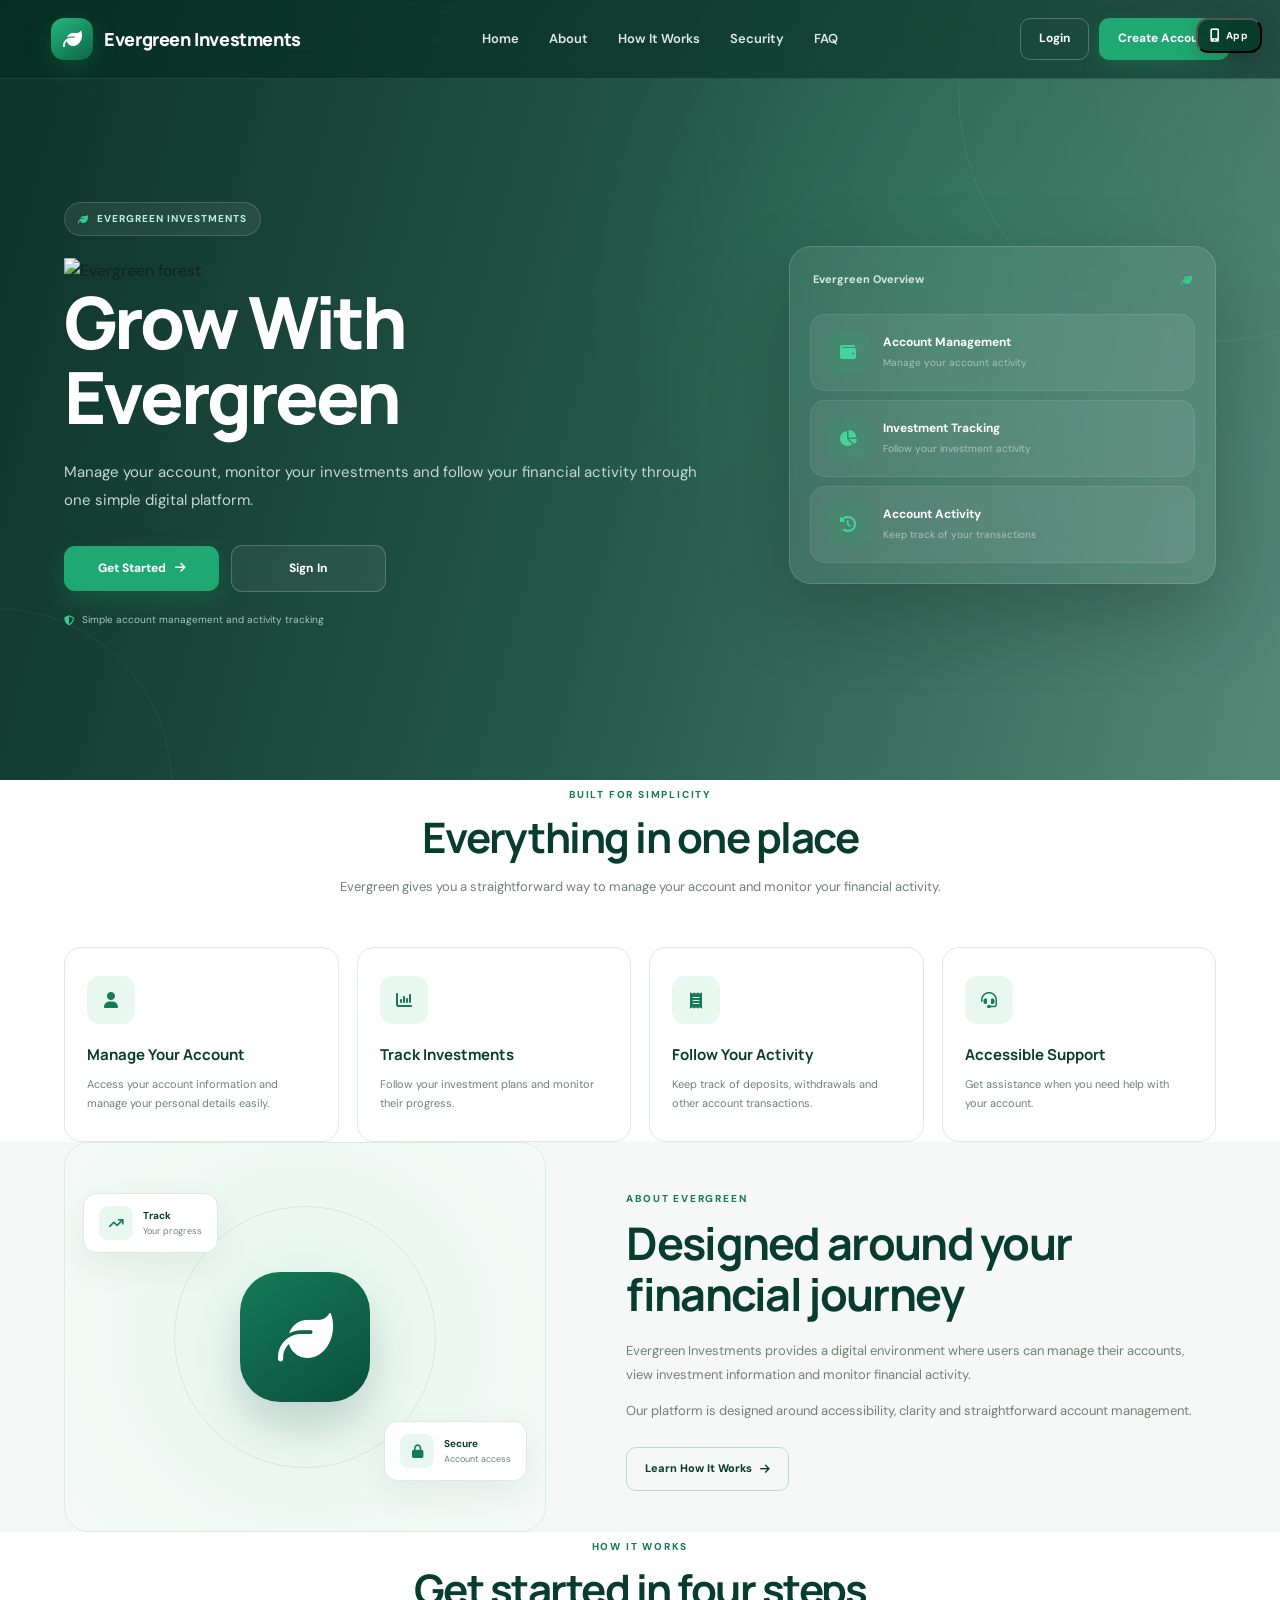
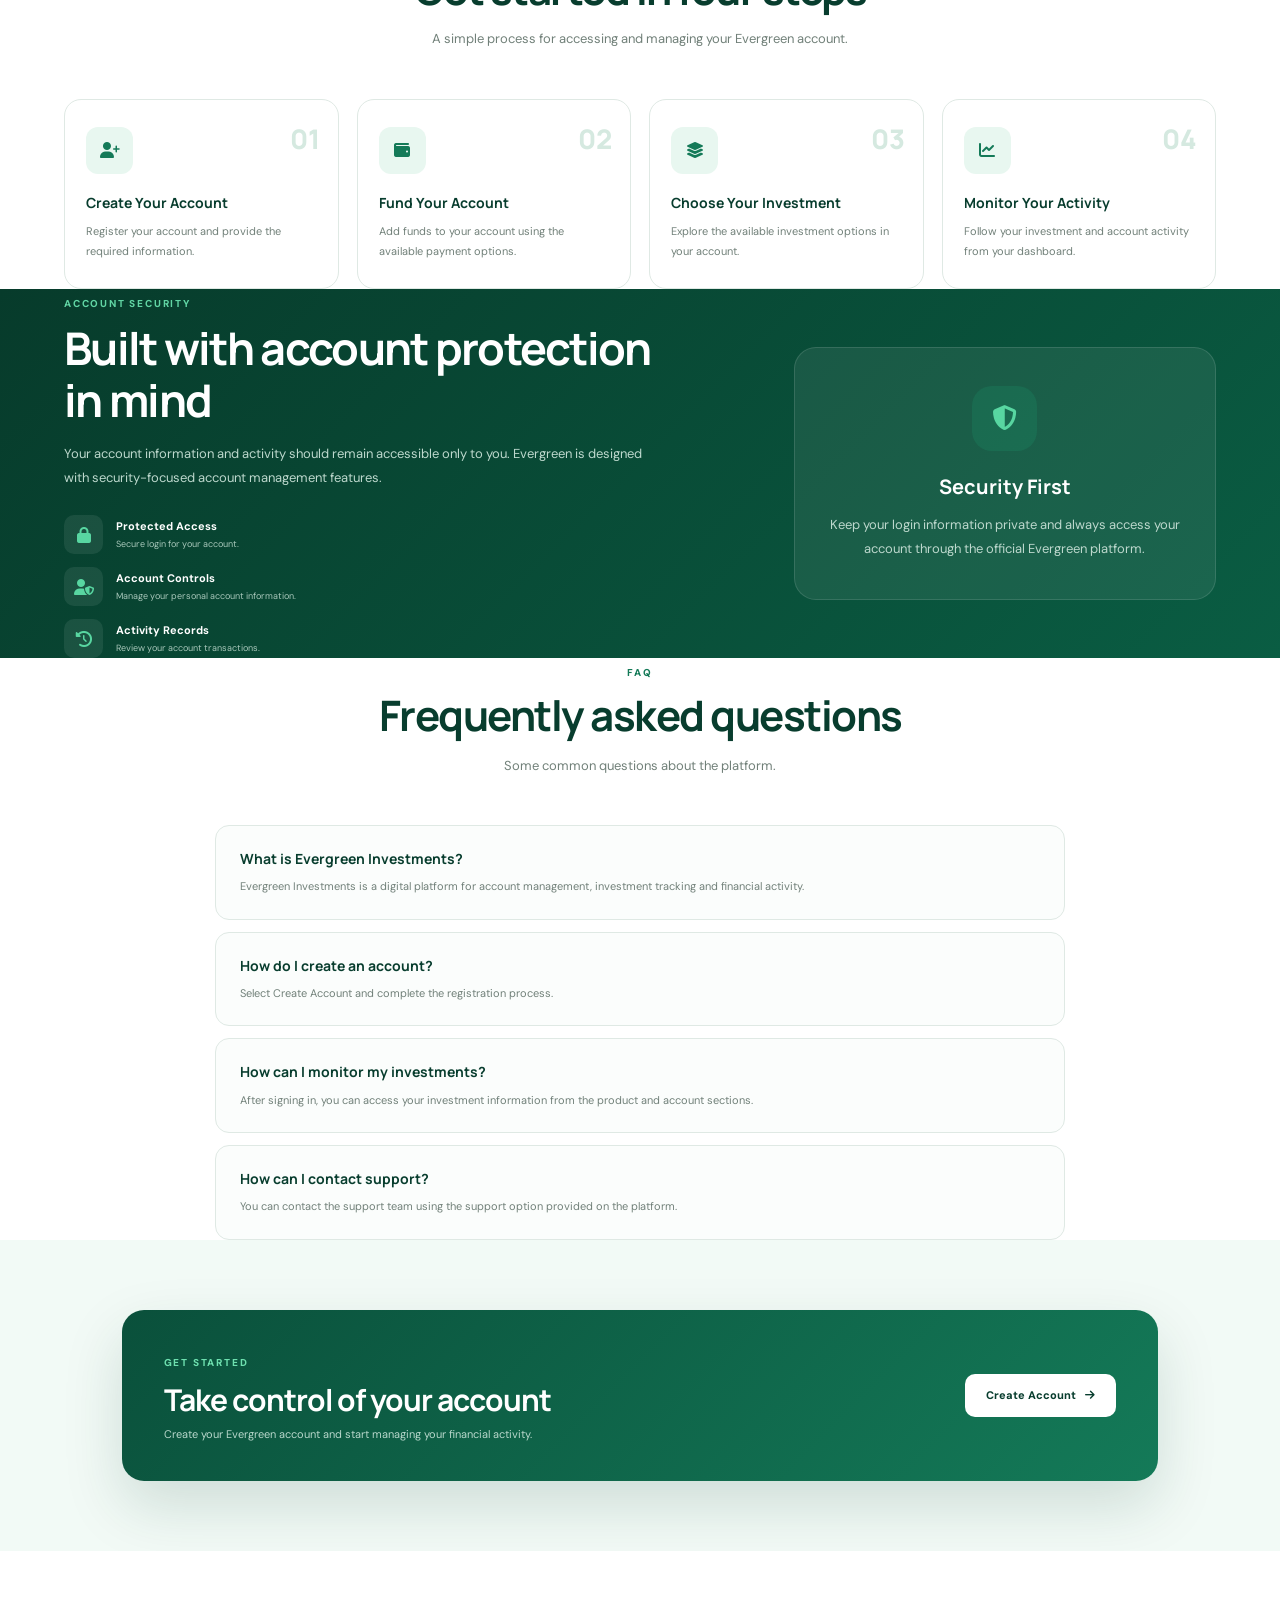
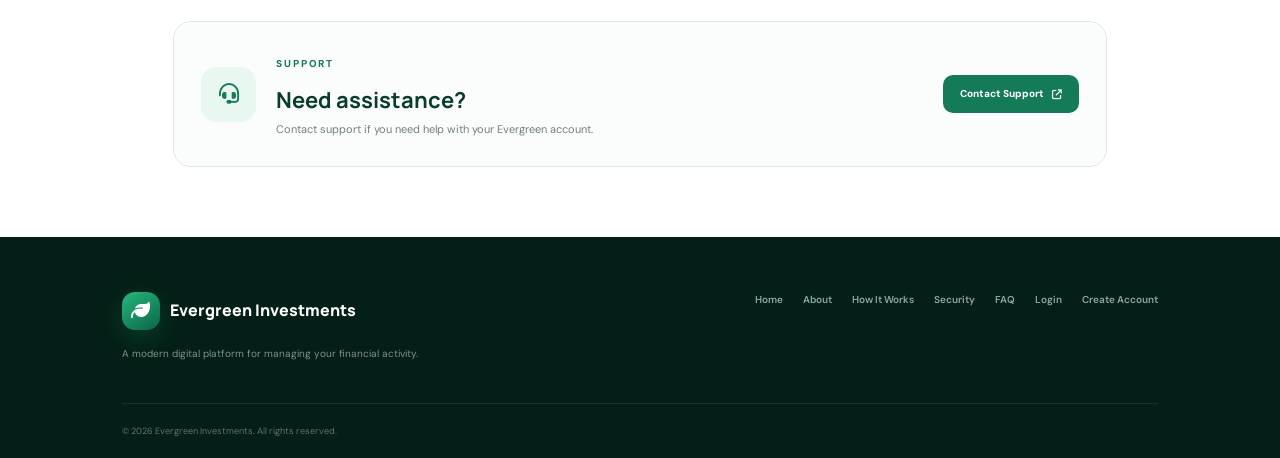
==== commit 81bf8442: "Revise app download button and enhance hero section Updated app download button and added a hero ima" ====
--- a/index.html
+++ b/index.html
@@ -36,20 +36,20 @@
 
 
 <!-- =====================================================
-     FLOATING APP DOWNLOAD
+     FLOATING APP
 ===================================================== -->
 
-<a
-href="https://github.com/davidyoungarney1-beep/young-invest-frontend/releases/download/v1.0.0/CrestWealth.apk"
+<button
+type="button"
 class="app-download"
-download
-aria-label="Download App">
-
-<i class="fa-solid fa-download"></i>
+id="appComingSoon"
+aria-label="App coming soon">
+
+<i class="fa-solid fa-mobile-screen-button"></i>
 
 <span>App</span>
 
-</a>
+</button>
 
 
 
@@ -180,10 +180,20 @@
         </div>
 
 
+        <!-- LARGE EVERGREEN IMAGE -->
+
+        <div class="hero-image">
+
+            <img
+            src="https://www.resourcewise.com/hs-fs/hubfs/images/forest-products/hero/timberland-management.jpg?height=800&name=timberland-management.jpg&width=1900"
+            alt="Evergreen forest">
+
+        </div>
+
+
         <h1>
 
-            A Clearer Way To Manage
-            Your Financial Goals
+            Grow With Evergreen
 
         </h1>
 
@@ -245,11 +255,11 @@
 
             <span>
 
-                Account Overview
+                Evergreen Overview
 
             </span>
 
-            <i class="fa-solid fa-chart-line"></i>
+            <i class="fa-solid fa-leaf"></i>
 
         </div>
 
@@ -1352,6 +1362,39 @@
 
 });
 
+
+
+/* APP COMING SOON */
+
+const appComingSoon =
+document.getElementById("appComingSoon");
+
+if(appComingSoon){
+
+    appComingSoon.addEventListener(
+    "click",
+    function(){
+
+        const text =
+        appComingSoon.querySelector("span");
+
+        text.textContent =
+        "Coming Soon";
+
+        setTimeout(
+        function(){
+
+            text.textContent =
+            "App";
+
+        },
+        2000
+        );
+
+    });
+
+}
+
 </script>
 
 
